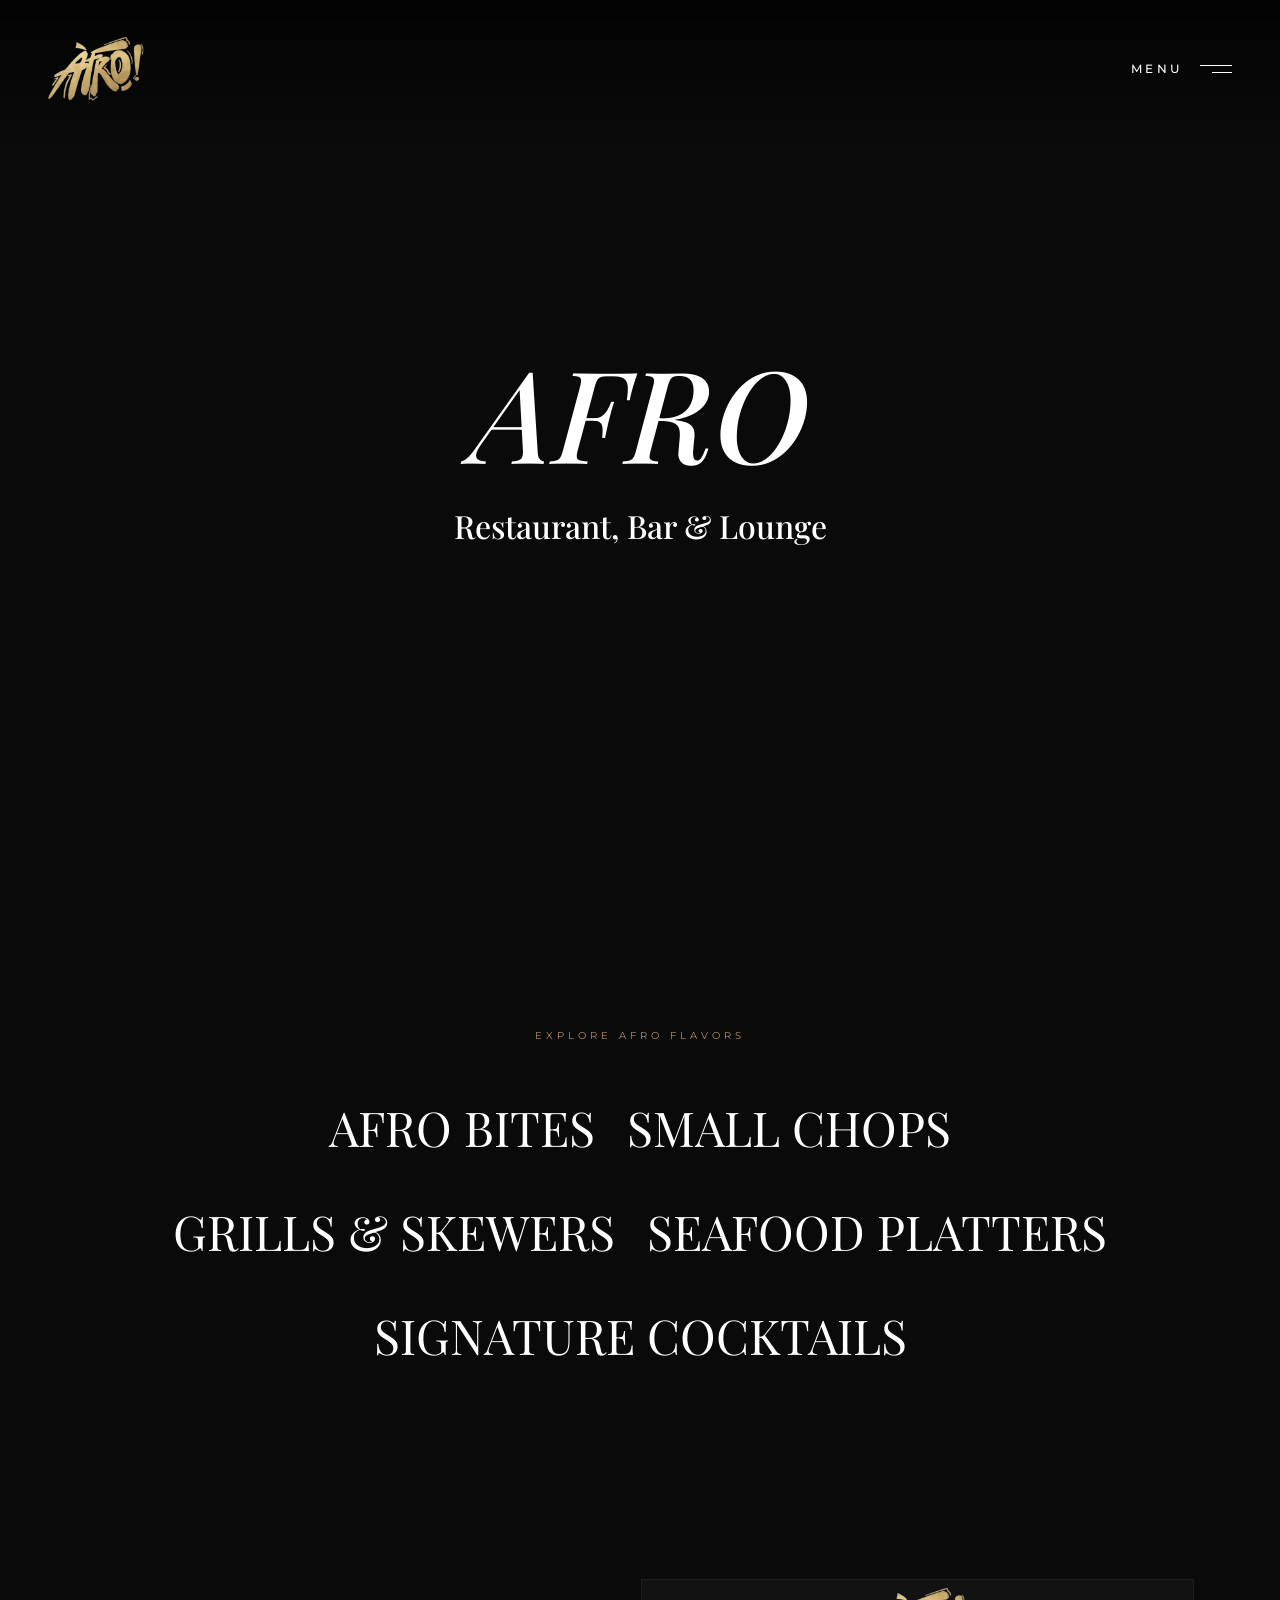
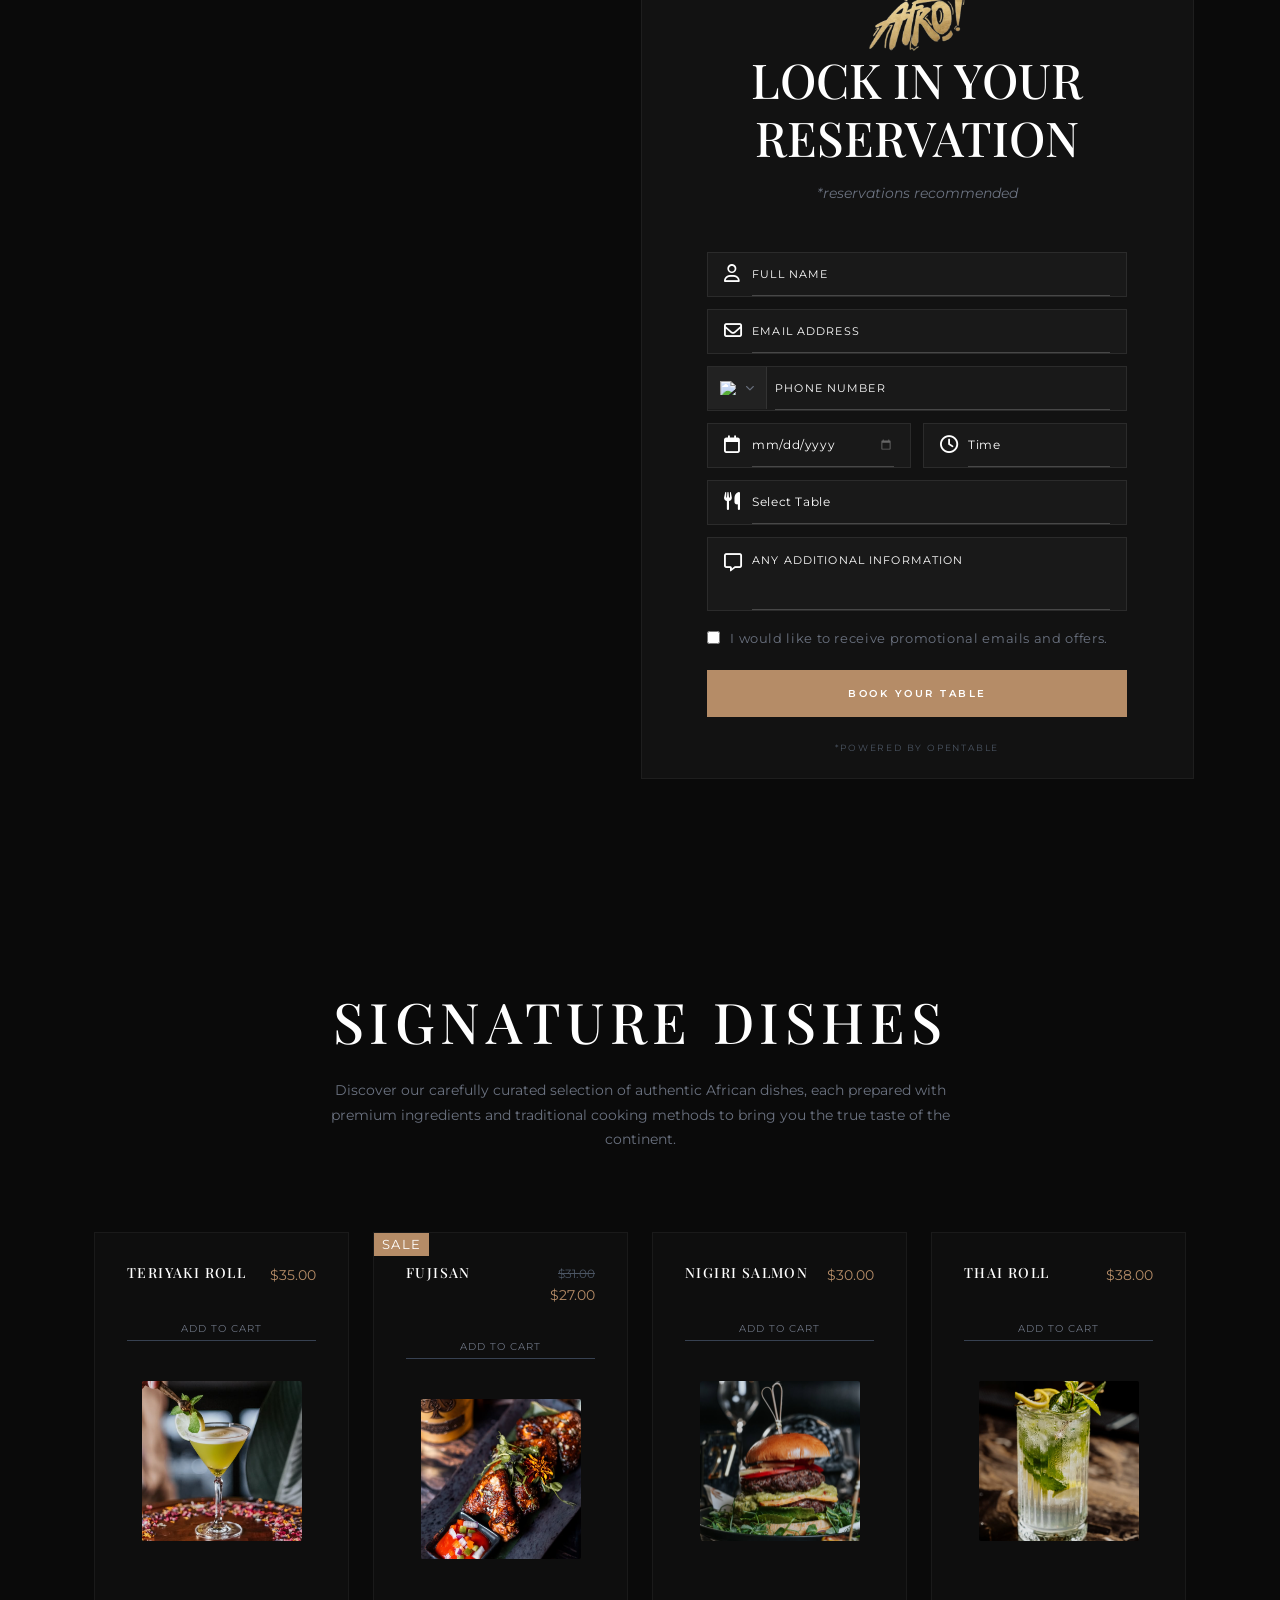
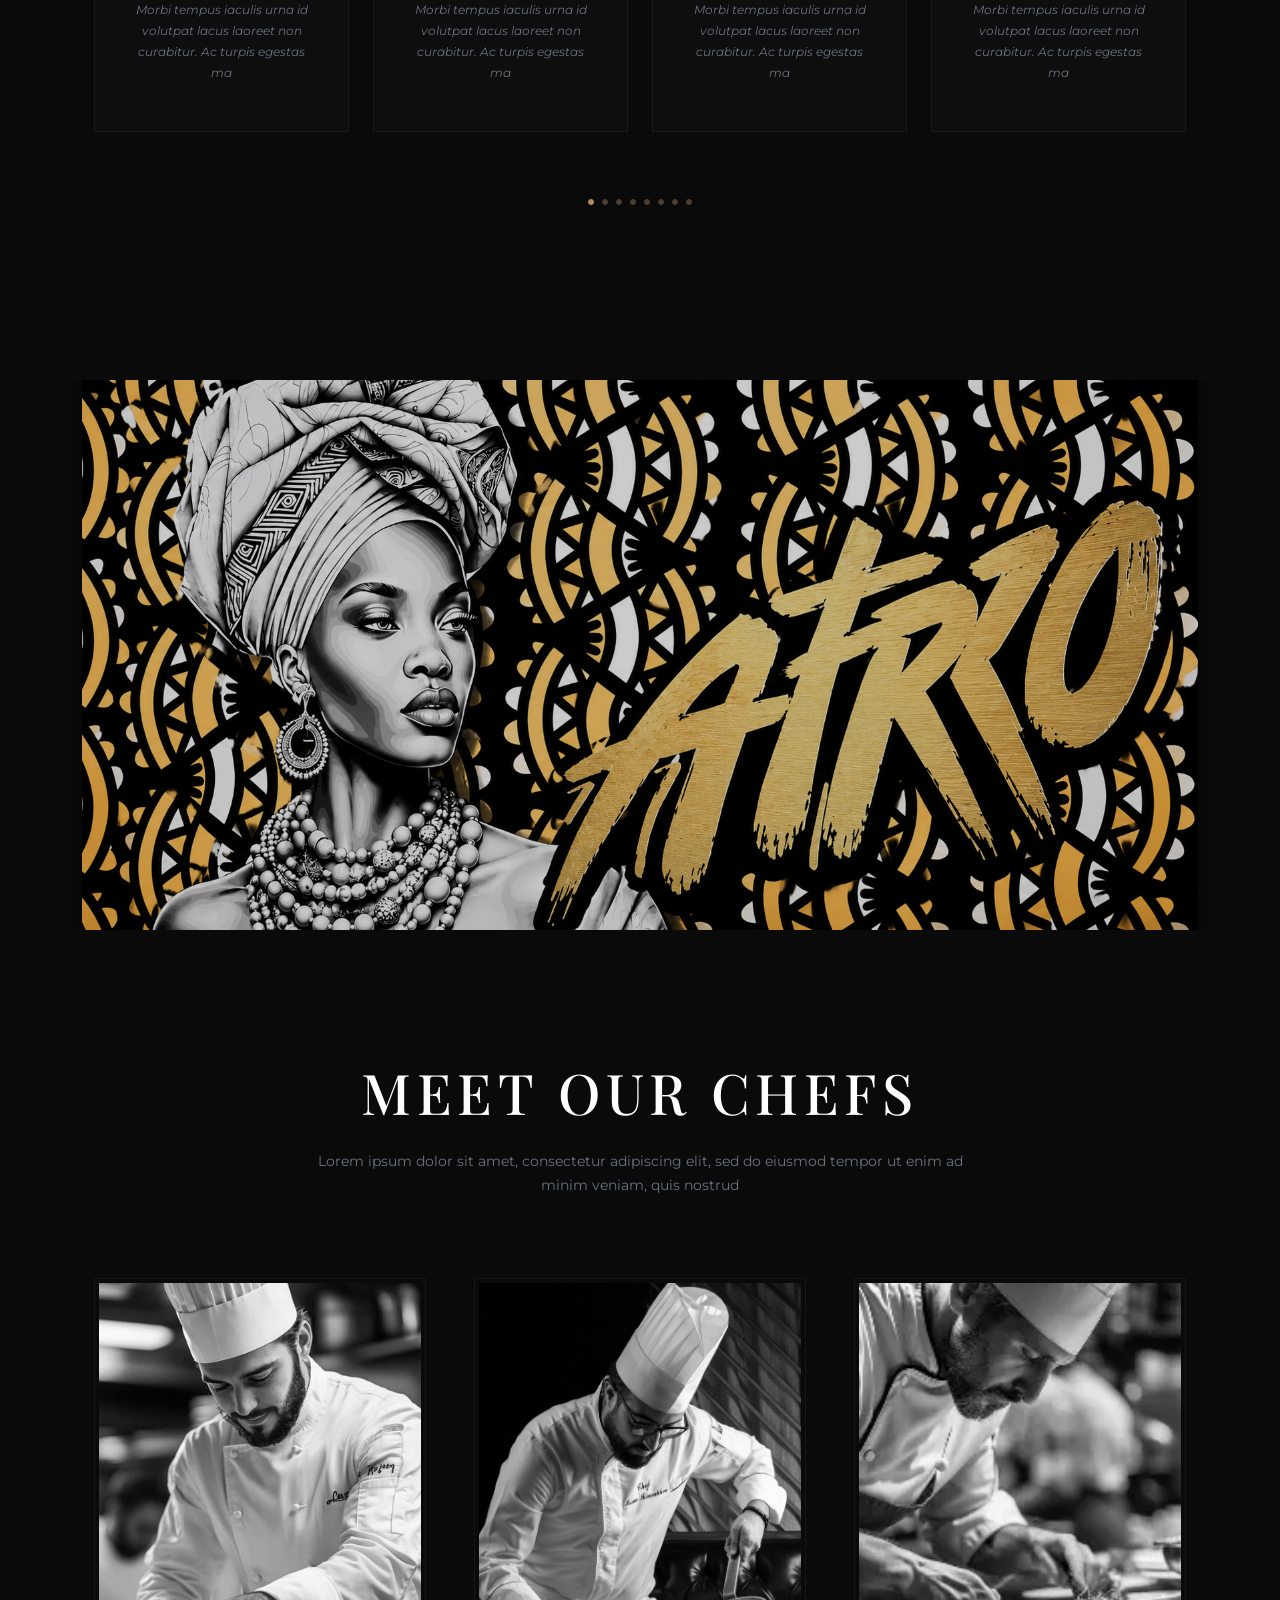
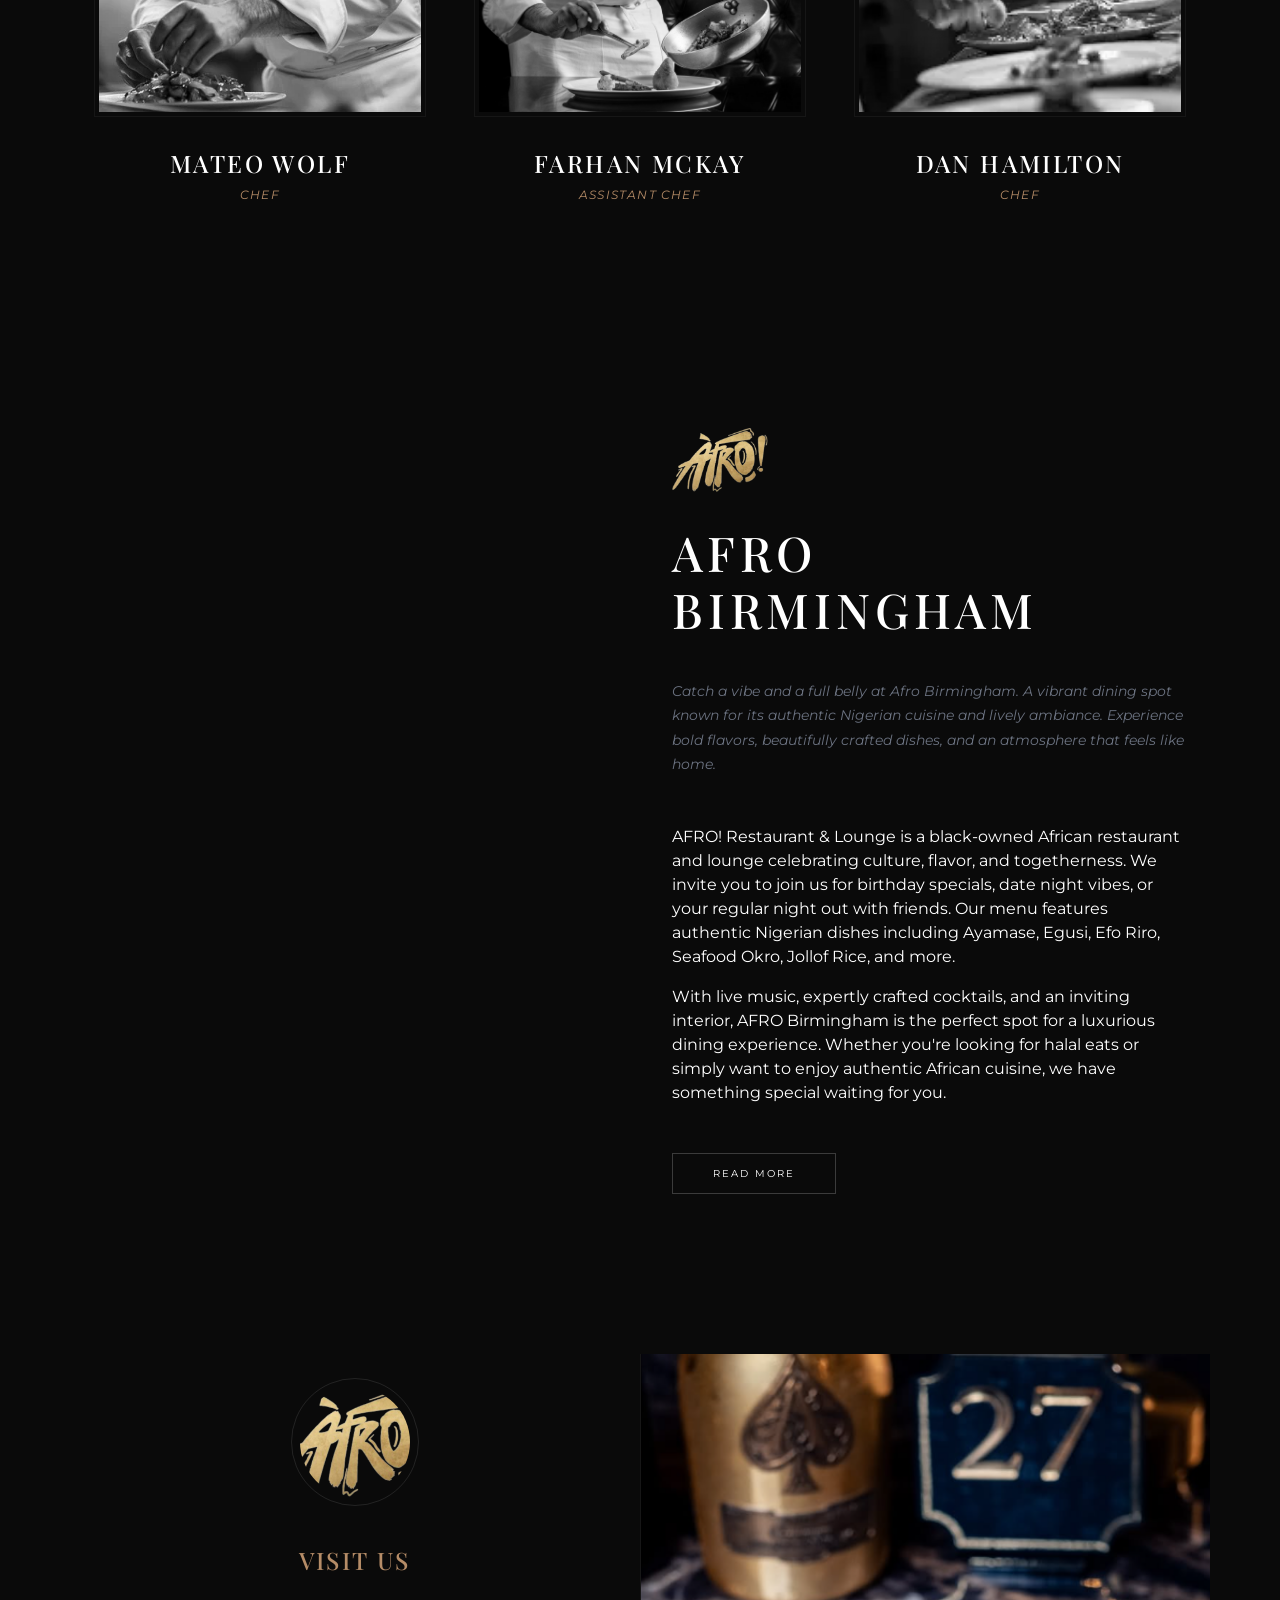
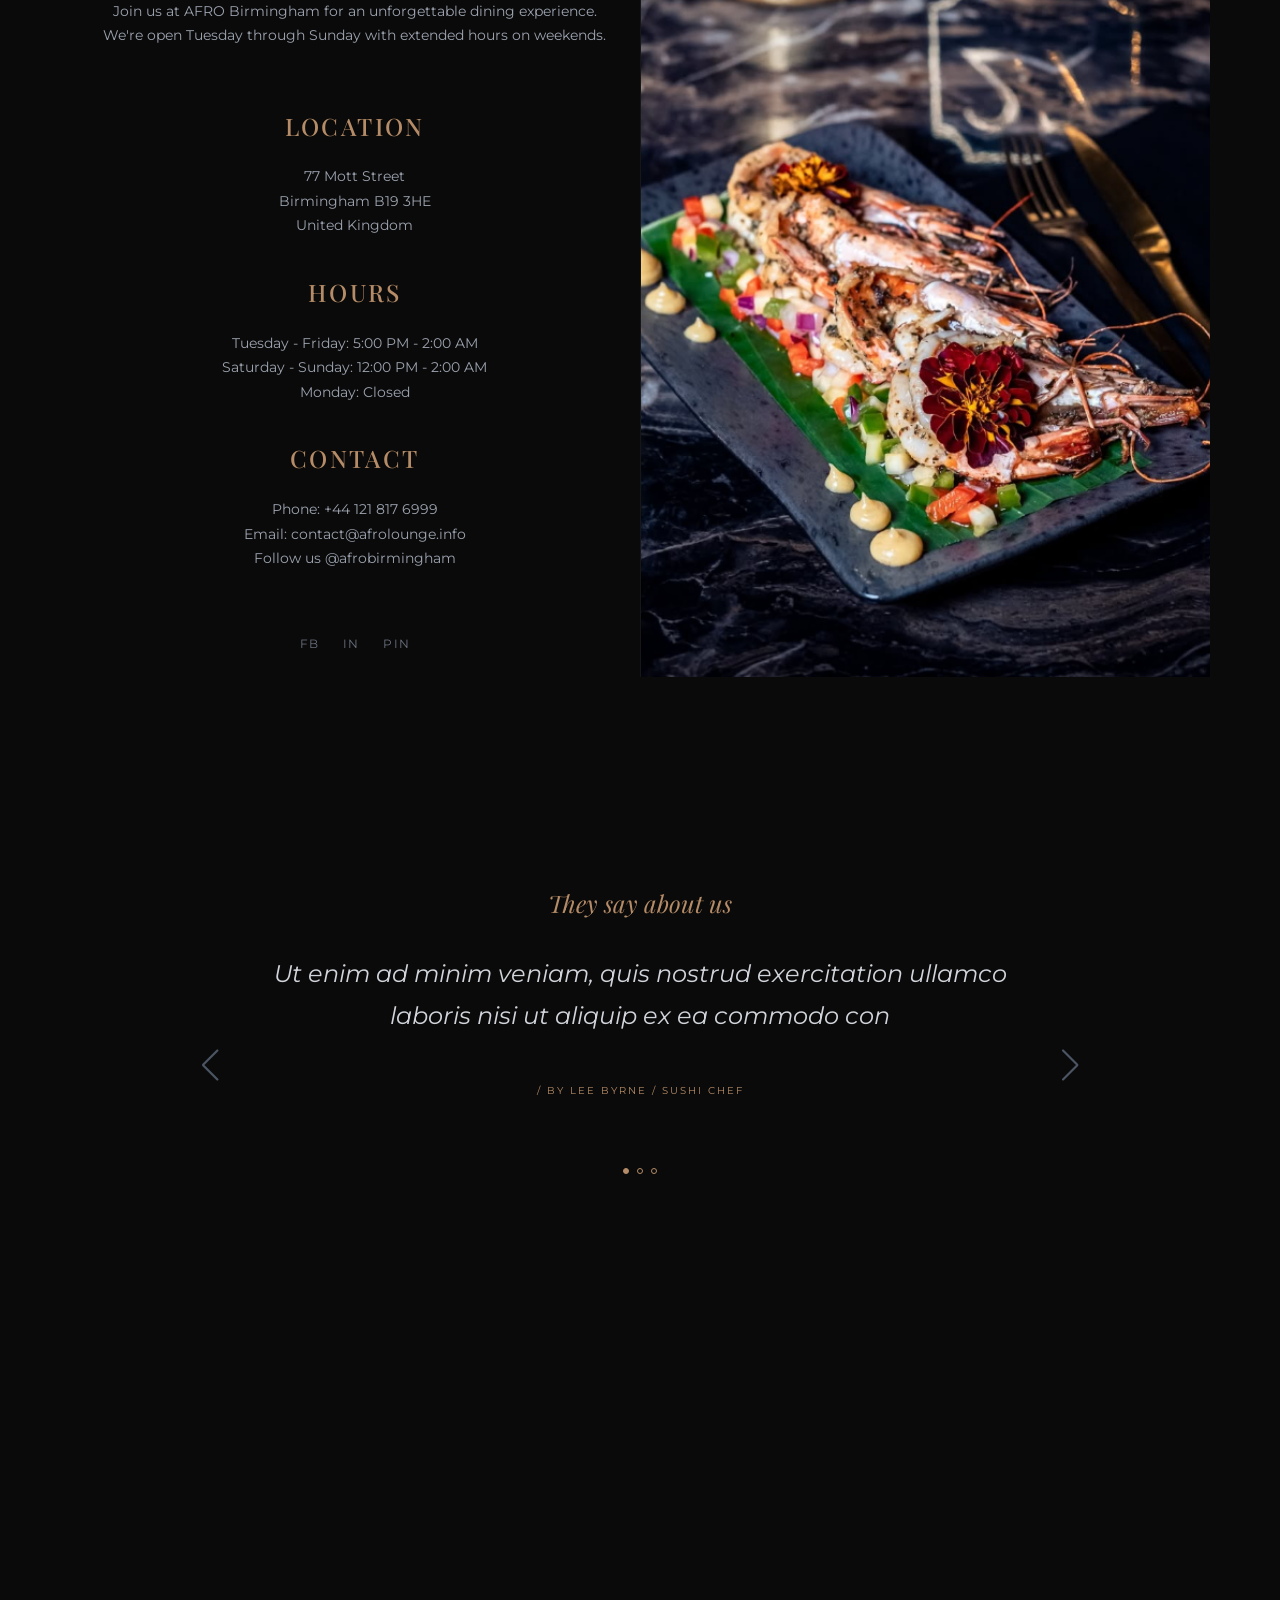
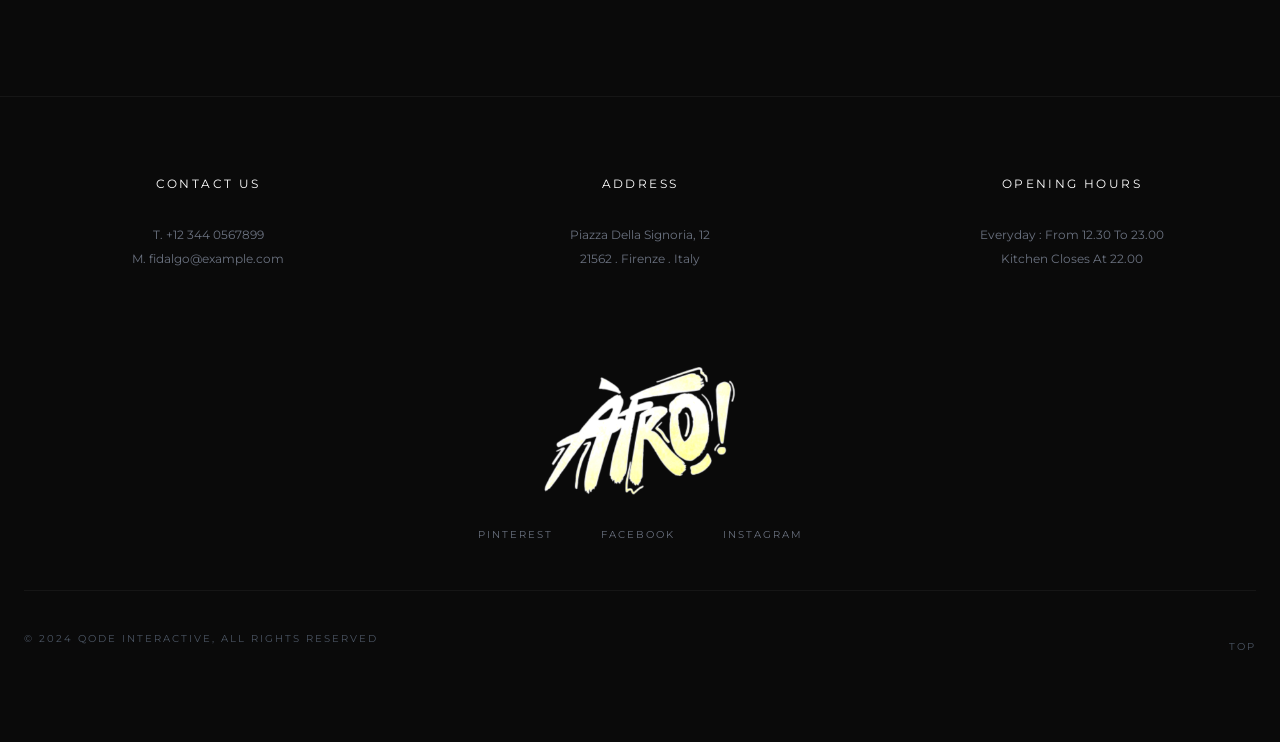
==== index.html @ cdef8ba1 "img updated" ====
<!DOCTYPE html>
<html lang="en">

<head>
    <meta charset="utf-8" />
    <meta content="width=device-width, initial-scale=1.0" name="viewport" />
    <title>AFRO! Restaurant & Lounge Birmingham</title>

    <!-- Bootstrap 5 CSS CDN -->
    <link href="https://cdn.jsdelivr.net/npm/bootstrap@5.3.2/dist/css/bootstrap.min.css" rel="stylesheet" />

    <!-- Swiper CSS CDN -->
    <link rel="stylesheet" href="https://cdn.jsdelivr.net/npm/swiper@11/swiper-bundle.min.css" />

    <!-- Google Fonts -->
    <link
        href="https://fonts.googleapis.com/css2?family=Playfair+Display:ital,wght@0,400..900;1,400..900&family=Montserrat:wght@300;400;500;600&display=swap"
        rel="stylesheet" />
    <link rel="stylesheet" href="https://cdnjs.cloudflare.com/ajax/libs/font-awesome/6.5.0/css/all.min.css" />
    <!-- Custom CSS -->
    <link rel="stylesheet" href="css/style.css" />
</head>

<body class="overflow-x-hidden">
    <!-- Navigation -->
    <nav class="navbar fixed-top">
        <div class="container-fluid px-5 py-4">
            <a class="navbar-brand" href="#">
                <img alt="Fidalgo Logo" class="logo-img" src="img/logo.png" />
            </a>
            <button class="btn menu-toggle" data-bs-toggle="offcanvas" data-bs-target="#offcanvasMenu">
                <span class="menu-text">Menu</span>
                <div class="hamburger">
                    <span></span>
                    <span></span>
                </div>
            </button>
        </div>
    </nav>

    <!-- Offcanvas Menu -->
    <div class="offcanvas offcanvas-end" tabindex="-1" id="offcanvasMenu">
        <div class="offcanvas-header">
            <button type="button" class="btn-close btn-close-white" data-bs-dismiss="offcanvas"></button>
        </div>
        <div class="offcanvas-body">
            <ul class="nav flex-column">
                <li class="nav-item"><a class="nav-link" href="#hero">Home</a></li>
                <li class="nav-item"><a class="nav-link" href="#explore">Explore</a></li>
                <li class="nav-item"><a class="nav-link" href="#reservation">Reservation</a></li>
                <li class="nav-item"><a class="nav-link" href="#menu">Menu</a></li>
                <li class="nav-item"><a class="nav-link" href="#chefs">Chefs</a></li>
                <li class="nav-item"><a class="nav-link" href="#visit">Visit Us</a></li>
            </ul>
        </div>
    </div>

    <!-- Hero Section -->
    <section id="hero" class="hero-section">
        <div class="hero-bg">
            <video class="hero-video" src="img/video-bg.mp4" autoplay loop muted playsinline></video>
            <div class="hero-overlay"></div>
        </div>
        <div class="hero-content">
            <h1 class="hero-title">Afro</h1><br />
            <h2>Restaurant, Bar & Lounge</h2>
        </div>
        <!-- / -->
        <!-- <div class="hero-pagination">
            <span class="dot"></span>
            <span class="dot active"></span>
            <span class="dot"></span>
        </div> -->
    </section>

    <!-- Explore Section -->
    <section id="explore" class="explore-section container">
        <span class="section-label">Explore Afro Flavors</span>
        <div class="explore-grid">
            <span class="explore-item">Afro Bites</span>
            <span class="explore-item">Small Chops</span>
            <span class="explore-item">Grills & Skewers</span>
            <span class="explore-item">Seafood Platters</span>
            <span class="explore-item">Signature Cocktails</span>
        </div>
    </section>

    <!-- Reservation Section -->
    <section id="reservation" class="reservation-section container">
        <div class="reservation-grid">
            <div class="reservation-img-wrap">
                <video class="hero-video" src="img/v1.mp4" autoplay loop muted playsinline></video>
            </div>

            <div class="reservation-form-wrap">
                <a class="navbar-brand" href="#">
                    <img alt="Fidalgo Logo" class="logo-img" src="img/logo.png" />
                </a>
                <h2 class="reservation-title">Lock In Your Reservation</h2>
                <p class="reservation-note">*reservations recommended</p>

                <form class="reservation-form" onsubmit="return false;">

                    <!-- Full Name -->
                    <div class="form-field">
                        <i class="fa-regular fa-user form-icon"></i>
                        <input type="text" class="form-control" placeholder="Full Name" />
                    </div>

                    <!-- Email Address -->
                    <div class="form-field">
                        <i class="fa-regular fa-envelope form-icon"></i>
                        <input type="email" class="form-control" placeholder="Email Address" />
                    </div>

                    <!-- Phone Number -->
                    <div class="form-field gap-2 phone-field">
                        <button type="button" class="phone-flag-btn">
                            <img src="https://flagcdn.com/w20/gb.png" alt="UK flag" width="20" height="14" />
                            <span class="phone-caret"><i class="fa-solid fa-chevron-down"></i></span>
                        </button>
                        <input type="tel" class="form-control phone-input" placeholder="Phone Number" />
                    </div>

                    <!-- Date & Time -->
                    <div class="form-row">
                        <div class="form-field">
                            <i class="fa-regular fa-calendar form-icon"></i>
                            <input type="date" class="form-control" />
                        </div>
                        <div class="form-field">
                            <i class="fa-regular fa-clock form-icon"></i>
                            <select class="form-control form-select">
                                <option value="" disabled selected>Time</option>
                                <option>11:00 am</option>
                                <option>12:00 pm</option>
                                <option>01:00 pm</option>
                                <option>06:00 pm</option>
                                <option>07:00 pm</option>
                                <option>08:00 pm</option>
                                <option>09:00 pm</option>
                            </select>
                        </div>
                    </div>

                    <!-- Select Table -->
                    <div class="form-field">
                        <i class="fa-solid fa-utensils form-icon"></i>
                        <select class="form-control form-select">
                            <option value="" disabled selected>Select Table</option>
                            <option>Window Seat — 2 People</option>
                            <option>Bar Counter — 1–2 People</option>
                            <option>Private Booth — 4 People</option>
                            <option>Tatami Room — 6 People</option>
                            <option>Omakase Bar — 8 People</option>
                        </select>
                    </div>

                    <!-- Additional Info -->
                    <div class="form-field form-field--textarea">
                        <i class="fa-regular fa-message form-icon form-icon--top"></i>
                        <textarea class="form-control form-textarea p-0" placeholder="Any Additional Information"
                            rows="3"></textarea>
                    </div>

                    <!-- Promotional checkbox -->
                    <label class="promo-checkbox">
                        <input type="checkbox" class="promo-check-input" />
                        <span class="promo-check-label">I would like to receive promotional emails and offers.</span>
                    </label>

                    <button type="submit" class="btn btn-reserve">Book Your Table</button>
                </form>

                <!-- Success Overlay -->
                <div class="reservation-success-overlay" id="reservationSuccess">
                    <div class="success-content">
                        <div class="success-checkmark">
                            <svg class="checkmark-svg" viewBox="0 0 52 52">
                                <circle class="checkmark-circle" cx="26" cy="26" r="25" fill="none" />
                                <path class="checkmark-check" fill="none" d="M14.1 27.2l7.1 7.2 16.7-16.8" />
                            </svg>
                        </div>
                        <h3 class="success-title">Reservation Confirmed!</h3>
                        <p class="success-message">We'll see you soon. A confirmation has been sent to your email.</p>
                        <button type="button" class="btn btn-reserve success-close-btn" id="successCloseBtn">Make
                            Another Reservation</button>
                    </div>
                </div>

                <p class="powered-by">*Powered by OpenTable</p>
            </div>

            <!-- <div class="reservation-img-wrap">
                <img alt="Woman Eating Sushi" class="reservation-img"
                    src="https://lh3.googleusercontent.com/aida/[base64]" />
            </div> -->
        </div>
    </section>

    <!-- Menu Section -->
    <section id="menu" class="menu-section container">
        <div class="section-header">
            <h2 class="section-title">Signature Dishes</h2>
            <p class="section-desc">Discover our carefully curated selection of authentic African dishes, each prepared
                with premium ingredients and traditional cooking methods to bring you the true taste of the continent.
            </p>
        </div>
        <div class="swiper menu-swiper">
            <div class="swiper-wrapper">
                <div class="swiper-slide">
                    <div class="menu-card">
                        <div class="menu-card-header">
                            <h5 class="menu-card-name">Teriyaki Roll</h5>
                            <span class="menu-card-price">$35.00</span>
                        </div>
                        <a class="menu-card-add" href="#">Add to Cart</a>
                        <img alt="Teriyaki Roll" class="menu-card-img" src="img/sushi-2.png" />
                        <p class="menu-card-desc">Morbi tempus iaculis urna id volutpat lacus laoreet non curabitur. Ac
                            turpis
                            egestas ma</p>
                    </div>
                </div>
                <div class="swiper-slide">
                    <div class="menu-card">
                        <div class="menu-card-header">
                            <div>
                                <h5 class="menu-card-name">Fujisan</h5>
                                <span class="badge-sale">Sale</span>
                            </div>
                            <div class="price-wrap">
                                <span class="price-old">$31.00</span>
                                <span class="menu-card-price">$27.00</span>
                            </div>
                        </div>
                        <a class="menu-card-add" href="#">Add to Cart</a>
                        <img alt="Fujisan Roll" class="menu-card-img" src="img/sushi3.jpg" />
                        <p class="menu-card-desc">Morbi tempus iaculis urna id volutpat lacus laoreet non curabitur. Ac
                            turpis
                            egestas ma</p>
                    </div>
                </div>
                <div class="swiper-slide">
                    <div class="menu-card">
                        <div class="menu-card-header">
                            <h5 class="menu-card-name">Nigiri Salmon</h5>
                            <span class="menu-card-price">$30.00</span>
                        </div>
                        <a class="menu-card-add" href="#">Add to Cart</a>
                        <img alt="Nigiri Salmon" class="menu-card-img" src="img/sushi-1.png" />
                        <p class="menu-card-desc">Morbi tempus iaculis urna id volutpat lacus laoreet non curabitur. Ac
                            turpis
                            egestas ma</p>
                    </div>
                </div>
                <div class="swiper-slide">
                    <div class="menu-card">
                        <div class="menu-card-header">
                            <h5 class="menu-card-name">Thai Roll</h5>
                            <span class="menu-card-price">$38.00</span>
                        </div>
                        <a class="menu-card-add" href="#">Add to Cart</a>
                        <img alt="Thai Roll" class="menu-card-img" src="img/sushi-4.png" />
                        <p class="menu-card-desc">Morbi tempus iaculis urna id volutpat lacus laoreet non curabitur. Ac
                            turpis
                            egestas ma</p>
                    </div>
                </div>
                <!-- Cloned slides for infinite loop -->
                <div class="swiper-slide">
                    <div class="menu-card">
                        <div class="menu-card-header">
                            <h5 class="menu-card-name">Teriyaki Roll</h5>
                            <span class="menu-card-price">$35.00</span>
                        </div>
                        <a class="menu-card-add" href="#">Add to Cart</a>
                        <img alt="Teriyaki Roll" class="menu-card-img" src="img/sushi-2.png" />
                        <p class="menu-card-desc">Morbi tempus iaculis urna id volutpat lacus laoreet non curabitur. Ac
                            turpis
                            egestas ma</p>
                    </div>
                </div>
                <div class="swiper-slide">
                    <div class="menu-card">
                        <div class="menu-card-header">
                            <div>
                                <h5 class="menu-card-name">Fujisan</h5>
                                <span class="badge-sale">Sale</span>
                            </div>
                            <div class="price-wrap">
                                <span class="price-old">$31.00</span>
                                <span class="menu-card-price">$27.00</span>
                            </div>
                        </div>
                        <a class="menu-card-add" href="#">Add to Cart</a>
                        <img alt="Fujisan Roll" class="menu-card-img" src="img/sushi3.jpg" />
                        <p class="menu-card-desc">Morbi tempus iaculis urna id volutpat lacus laoreet non curabitur. Ac
                            turpis
                            egestas ma</p>
                    </div>
                </div>
                <div class="swiper-slide">
                    <div class="menu-card">
                        <div class="menu-card-header">
                            <h5 class="menu-card-name">Nigiri Salmon</h5>
                            <span class="menu-card-price">$30.00</span>
                        </div>
                        <a class="menu-card-add" href="#">Add to Cart</a>
                        <img alt="Nigiri Salmon" class="menu-card-img" src="img/sushi-1.png" />
                        <p class="menu-card-desc">Morbi tempus iaculis urna id volutpat lacus laoreet non curabitur. Ac
                            turpis
                            egestas ma</p>
                    </div>
                </div>
                <div class="swiper-slide">
                    <div class="menu-card">
                        <div class="menu-card-header">
                            <h5 class="menu-card-name">Thai Roll</h5>
                            <span class="menu-card-price">$38.00</span>
                        </div>
                        <a class="menu-card-add" href="#">Add to Cart</a>
                        <img alt="Thai Roll" class="menu-card-img" src="img/sushi-4.png" />
                        <p class="menu-card-desc">Morbi tempus iaculis urna id volutpat lacus laoreet non curabitur. Ac
                            turpis
                            egestas ma</p>
                    </div>
                </div>
            </div>
            <div class="swiper-pagination"></div>
        </div>
    </section>

    <!-- Parallax Section -->
    <section class="parallax-section container">
        <img alt="Detailed Sushi" class="parallax-img" src="img/img2.png" />
        <div class="parallax-overlay">

        </div>
    </section>

    <!-- Chefs Section -->
    <section id="chefs" class="chefs-section container">
        <div class="section-header">
            <h2 class="section-title">Meet Our Chefs</h2>
            <p class="section-desc">Lorem ipsum dolor sit amet, consectetur adipiscing elit, sed do eiusmod tempor ut
                enim ad minim veniam, quis nostrud</p>
        </div>
        <div class="chefs-grid">
            <div class="chef-card">
                <div class="chef-img-wrap">
                    <img alt="Mateo Wolf" class="chef-img" src="img/c1.jpg" />
                </div>
                <h4 class="chef-name">Mateo Wolf</h4>
                <p class="chef-role">Chef</p>
            </div>
            <div class="chef-card">
                <div class="chef-img-wrap">
                    <img alt="Farhan McKay" class="chef-img" src="img/c2.jpg" />
                </div>
                <h4 class="chef-name">Farhan Mckay</h4>
                <p class="chef-role">Assistant Chef</p>
            </div>
            <div class="chef-card">
                <div class="chef-img-wrap">
                    <img alt="Dan Hamilton" class="chef-img" src="img/c3.jpg" />
                </div>
                <h4 class="chef-name">Dan Hamilton</h4>
                <p class="chef-role">Chef</p>
            </div>
        </div>
    </section>

    <!-- Lead Chef Section -->
    <section class="lead-chef-section container">
        <div class="lead-chef-grid">
            <div class="lead-chef-img-wrap">
                <video class="hero-video" src="img/v2.mp4" autoplay loop muted playsinline></video>
            </div>
            <div class="lead-chef-content">
                <a class="navbar-brand" href="#">
                    <img alt="Fidalgo Logo" class="logo-img" src="img/logo.png" />
                </a>
                <h2 class="lead-chef-title">AFRO Birmingham</h2>
                <p class="lead-chef-desc">Catch a vibe and a full belly at Afro Birmingham. A vibrant dining spot known
                    for
                    its authentic Nigerian cuisine and lively ambiance. Experience bold flavors, beautifully crafted
                    dishes,
                    and an atmosphere that feels like home.</p>
                <div class="about-content">
                    <p>AFRO! Restaurant & Lounge is a black-owned African restaurant and lounge celebrating culture,
                        flavor, and
                        togetherness. We invite you to join us for birthday specials, date night vibes, or your regular
                        night
                        out with friends. Our menu features authentic Nigerian dishes including Ayamase, Egusi, Efo
                        Riro,
                        Seafood Okro, Jollof Rice, and more.</p>
                    <p>With live music, expertly crafted cocktails, and an inviting interior, AFRO Birmingham is the
                        perfect
                        spot for a luxurious dining experience. Whether you're looking for halal eats or simply want to
                        enjoy
                        authentic African cuisine, we have something special waiting for you.</p>
                </div>
                <a class="btn btn-outline" href="#">Read More</a>
            </div>
        </div>
    </section>

    <!-- Visit Us Section -->
    <section id="visit" class="visit-section container">
        <div class="visit-grid">
            <div class="visit-info">
                <div class="visit-img-wrap">
                    <img alt="Restaurant Internal" class="visit-img" src="img/logo.png" />
                </div>
                <h4 class="visit-title">Visit Us</h4>
                <p class="visit-text">
                    Join us at AFRO Birmingham for an unforgettable dining experience. We're open Tuesday through Sunday
                    with extended hours on weekends.<br />

                </p>

                <div class="visit-info">
                    <div class="info-card">
                        <h5 class="visit-title">Location</h5>
                        <p class="visit-text">77 Mott Street<br />Birmingham B19 3HE<br />United Kingdom</p>
                    </div>
                    <div class="info-card">
                        <h5 class="visit-title">Hours</h5>
                        <p class="visit-text">Tuesday - Friday: 5:00 PM - 2:00 AM<br />Saturday - Sunday: 12:00 PM -
                            2:00 AM<br />Monday:
                            Closed
                        </p>
                    </div>
                    <div class="info-card">
                        <h5 class="visit-title">Contact</h5>
                        <p class="visit-text">Phone: +44 121 817 6999<br />Email: contact@afrolounge.info<br />Follow us
                            @afrobirmingham
                        </p>
                    </div>
                </div>
                <div class="social-links">
                    <a href="#">FB</a>
                    <a href="#">IN</a>
                    <a href="#">PIN</a>
                </div>
            </div>
            <div class="visit-map">
                <img alt="Restaurant Atmosphere" class="visit-map-img" src="img/img1.png" />
            </div>
        </div>
    </section>

    <!-- Testimonials Section -->
    <section class="testimonials-section ">
        <div class="testimonials-wrap">
            <span class="testimonials-label">They say about us</span>
            <div class="swiper testimonial-swiper">
                <div class="swiper-wrapper">
                    <div class="swiper-slide">
                        <p class="testimonial-text">Ut enim ad minim veniam, quis nostrud exercitation ullamco laboris
                            nisi ut aliquip ex ea commodo con</p>
                        <span class="testimonial-author">/ by Lee Byrne / Sushi Chef</span>
                    </div>
                    <div class="swiper-slide">
                        <p class="testimonial-text">Duis aute irure dolor in reprehenderit in voluptate velit esse
                            cillum dolore eu fugiat nulla pariatur</p>
                        <span class="testimonial-author">/ by Sarah Chen / Food Critic</span>
                    </div>
                    <div class="swiper-slide">
                        <p class="testimonial-text">Excepteur sint occaecat cupidatat non proident, sunt in culpa qui
                            officia deserunt mollit anim id est laborum</p>
                        <span class="testimonial-author">/ by Marco Rossi / Chef</span>
                    </div>
                </div>
                <div class="swiper-button-next"></div>
                <div class="swiper-button-prev"></div>
                <div class="swiper-pagination"></div>
            </div>
        </div>
    </section>

    <section class="instagram-section">
        <div class="swiper instagram-swiper">
            <div class="swiper-wrapper">
                <div class="swiper-slide instagram-item">
                    <video src="img/v1.mp4" muted loop playsinline autoplay></video>
                </div>
                <div class="swiper-slide instagram-item">
                    <video src="img/v2.mp4" muted loop playsinline autoplay></video>
                </div>
                <div class="swiper-slide instagram-item">
                    <video src="img/v3.mp4" muted loop playsinline autoplay></video>
                </div>
                <div class="swiper-slide instagram-item">
                    <video src="img/v4.mp4" muted loop playsinline autoplay></video>
                </div>
                <div class="swiper-slide instagram-item">
                    <video src="img/v5.mp4" muted loop playsinline autoplay></video>
                </div>
                <div class="swiper-slide instagram-item">
                    <video src="img/v6.mp4" muted loop playsinline autoplay></video>
                </div>
                <div class="swiper-slide instagram-item">
                    <video src="img/v7.mp4" muted loop playsinline autoplay></video>
                </div>
            </div>
        </div>
    </section>

    <!-- Footer -->
    <footer class="footer-section">
        <div class="footer-grid">
            <div class="footer-col">
                <h5>Contact Us</h5>
                <p>T. +12 344 0567899<br />M. fidalgo@example.com</p>
            </div>
            <div class="footer-col">
                <h5>Address</h5>
                <p>Piazza Della Signoria, 12<br />21562 . Firenze . Italy</p>
            </div>
            <div class="footer-col">
                <h5>Opening Hours</h5>
                <p>Everyday : From 12.30 To 23.00<br />Kitchen Closes At 22.00</p>
            </div>
        </div>
        <div class="footer-brand">
            <img alt="Fidalgo Logo Footer" class="footer-logo" src="img/logo.png" />
            <div class="footer-social">
                <a href="#">Pinterest</a>
                <a href="#">Facebook</a>
                <a href="#">Instagram</a>
            </div>
        </div>
        <div class="footer-bottom">
            <p>&copy; 2024 Qode Interactive, All Rights Reserved</p>
            <button id="scrollTop">Top</button>
        </div>
    </footer>

    <!-- Bootstrap JS CDN -->
    <script src="https://cdn.jsdelivr.net/npm/bootstrap@5.3.2/dist/js/bootstrap.bundle.min.js"></script>

    <!-- Swiper JS CDN -->
    <script src="https://cdn.jsdelivr.net/npm/swiper@11/swiper-bundle.min.js"></script>

    <!-- Custom JS -->
    <script src="js/main.js"></script>
</body>

</html>
---- css/style.css ----
/* ============================================
   MOON SUSHI - CUSTOM STYLES
   ============================================ */

:root {
    --brand: #b58c67;
    --dark-bg: #0a0a0a;
    --surface: #121212;
    --white: #ffffff;
    --gray-300: #d1d5db;
    --gray-400: #9ca3af;
    --gray-500: #6b7280;
    --gray-600: #4b5563;
    --gray-700: #374151;
}

* {
    margin: 0;
    padding: 0;
    box-sizing: border-box;
}

body {
    background-color: var(--dark-bg);
    color: var(--white);
    font-family: 'Montserrat', sans-serif;
    overflow-x: hidden;
}

h1,
h2,
h3,
h4,
h5,
h6,
.font-serif {
    font-family: 'Playfair Display', serif;
}

a {
    text-decoration: none;
    color: inherit;
}

/* ============================================
   NAVIGATION
   ============================================ */

.navbar {
    background: linear-gradient(to bottom, rgba(0, 0, 0, 0.7), transparent);
    z-index: 50;
}

.logo-img {
    width: 6rem;
    height: auto;
}

.menu-toggle {
    display: flex;
    align-items: center;
    gap: 1rem;
    background: none;
    border: none;
    color: var(--white);
    padding: 0;
}

.menu-text {
    font-size: 0.75rem;
    text-transform: uppercase;
    letter-spacing: 0.3em;
    font-weight: 500;
}

.hamburger {
    display: flex;
    flex-direction: column;
    gap: 6px;
}

.hamburger span {
    display: block;
    height: 1px;
    background: var(--white);
    transition: all 0.3s ease;
}

.hamburger span:first-child {
    width: 2rem;
}

.hamburger span:last-child {
    width: 1.25rem;
    margin-left: auto;
}

.menu-toggle:hover .hamburger span {
    background: var(--brand);
}

.offcanvas {
    background: var(--surface);
    width: 300px;
}

.offcanvas .nav-link {
    color: var(--white);
    font-size: 1.25rem;
    font-family: 'Playfair Display', serif;
    text-transform: uppercase;
    letter-spacing: 0.1em;
    padding: 1rem 0;
    border-bottom: 1px solid rgba(255, 255, 255, 0.05);
    transition: color 0.3s ease;
}

.offcanvas .nav-link:hover {
    color: var(--brand);
}

/* ============================================
   HERO SECTION
   ============================================ */

.hero-section {
    position: relative;
    height: 100vh;
    display: flex;
    flex-direction: column;
    align-items: center;
    justify-content: center;
    overflow: hidden;
}

.hero-bg {
    position: absolute;
    inset: 0;
    z-index: 0;
}

.hero-img,
.hero-video {
    width: 100%;
    height: 100%;
    object-fit: cover;
    opacity: 0.6;
}

.hero-overlay {
    position: absolute;
    inset: 0;
    background: linear-gradient(to right, #00000000, transparent, #00000000);
}

.hero-content {
    position: relative;
    z-index: 10;
    text-align: center;
    max-width: 56rem;
    padding: 0 1rem;
}

.hero-title {
    font-size: clamp(4rem, 10vw, 9rem);
    font-style: italic;
    color: var(--white);
    line-height: 1;
    text-transform: uppercase;
}

.hero-card {
    position: absolute;
    right: 2.5rem;
    top: 50%;
    transform: translateY(-50%);
    z-index: 20;
    width: 18rem;
    padding: 2rem;
    border: 1px solid rgba(255, 255, 255, 0.1);
    background: rgba(0, 0, 0, 0.4);
    backdrop-filter: blur(12px);
    text-align: center;
}

.hero-card-img {
    width: 6rem;
    margin: 0 auto 1.5rem;
}

.hero-card-title {
    color: var(--brand);
    text-transform: uppercase;
    letter-spacing: 0.2em;
    font-size: 0.75rem;
    margin-bottom: 0.75rem;
}

.hero-card-desc {
    color: var(--gray-400);
    font-size: 0.875rem;
    font-style: italic;
    margin-bottom: 1.5rem;
}

.hero-card-link {
    display: inline-block;
    border-bottom: 1px solid var(--brand);
    padding-bottom: 0.25rem;
    font-size: 0.625rem;
    text-transform: uppercase;
    letter-spacing: 0.2em;
    color: var(--white);
    transition: color 0.3s ease;
}

.hero-card-link:hover {
    color: var(--brand);
}

.hero-pagination {
    position: absolute;
    bottom: 2.5rem;
    left: 50%;
    transform: translateX(-50%);
    display: flex;
    align-items: center;
    gap: 1.5rem;
    z-index: 20;
}

.dot {
    width: 0.5rem;
    height: 0.5rem;
    border-radius: 50%;
    border: 1px solid var(--white);
}

.dot.active {
    background: var(--brand);
    border-color: var(--brand);
}

@media (max-width: 768px) {
    .hero-card {
        display: none;
    }
}

/* ============================================
   EXPLORE SECTION
   ============================================ */

.explore-section {
    padding: 8rem 1.5rem;
    background: var(--dark-bg);
    text-align: center;
}

.section-label {
    color: var(--brand);
    font-size: 0.625rem;
    text-transform: uppercase;
    letter-spacing: 0.4em;
    margin-bottom: 3rem;
    display: block;
}

.explore-grid {
    max-width: 72rem;
    margin: 0 auto;
    display: flex;
    flex-wrap: wrap;
    justify-content: center;
    align-items: center;
    gap: 2rem 2rem;
}

.explore-item {
    font-size: clamp(1.5rem, 4vw, 3rem);
    font-family: 'Playfair Display', serif;
    color: var(--white);
    text-transform: uppercase;
    cursor: pointer;
    transition: color 0.3s ease;
}

.explore-item:hover {
    color: var(--brand);
}

.explore-icon {
    width: 4rem;
    height: 4rem;
    object-fit: contain;
}

.explore-row {
    display: flex;
    align-items: center;
    gap: 1.5rem;
    width: 100%;
    justify-content: center;
}

@media (min-width: 768px) {
    .explore-row {
        width: auto;
    }
}

/* ============================================
   RESERVATION SECTION
   ============================================ */

.reservation-section {
    padding: 5rem 1rem;
    background: var(--dark-bg);
}

.reservation-grid {
    display: grid;
    grid-template-columns: 1fr;
    gap: 1px;
    max-width: 100%;
    height: auto;
}

@media (min-width: 992px) {
    .reservation-grid {
        grid-template-columns: 1fr 1fr;
        height: 800px;
    }
}

.reservation-img-wrap {
    position: relative;
    overflow: hidden;
    height: 100%;
    min-height: 300px;
}

.reservation-img {
    width: 100%;
    height: 100%;
    object-fit: cover;
    transition: transform 0.7s ease;
}

.reservation-img-wrap:hover .reservation-img {
    transform: scale(1.05);
}

.reservation-form-wrap {
    background: var(--surface);
    display: flex;
    flex-direction: column;
    align-items: center;
    justify-content: center;
    padding: 2.5rem;
    text-align: center;
    border: 1px solid rgba(255, 255, 255, 0.05);
    height: 100%;
}

.japanese-text {
    color: var(--brand);
    font-size: 2.25rem;
    margin-bottom: 1.5rem;
    display: block;
}

.reservation-title {
    font-size: clamp(2rem, 4vw, 3rem);
    text-transform: uppercase;
    color: var(--white);
    margin-bottom: 1rem;
}

.reservation-note {
    color: var(--gray-500);
    font-style: italic;
    font-size: 0.875rem;
    margin-bottom: 3rem;
}

.reservation-form {
    width: 100%;
    max-width: 400px;
    display: flex;
    flex-direction: column;
    gap: 1.5rem;
}

.reservation-form .form-select,
.reservation-form .form-control {
    background: transparent;
    border: none;
    border-bottom: 1px solid rgba(255, 255, 255, 0.2);
    border-radius: 0;
    color: var(--white);
    font-size: 0.75rem;
    padding: 0.75rem 0;
}

.reservation-form .form-select:focus,
.reservation-form .form-control:focus {
    box-shadow: none;
    border-color: var(--brand);
    background: transparent;
    color: var(--white);
}

.reservation-form .form-select option {
    background: var(--surface);
    color: var(--white);
}

.btn-reserve {
    width: 100%;
    padding: 1rem 2rem;
    border: 1px solid rgba(255, 255, 255, 0.2);
    background: transparent;
    color: var(--white);
    font-size: 0.625rem;
    text-transform: uppercase;
    letter-spacing: 0.2em;
    margin-top: 2rem;
    transition: all 0.3s ease;
    border-radius: 0;
}

.btn-reserve:hover {
    background: var(--brand);
    border-color: var(--brand);
    color: var(--white);
}

.powered-by {
    font-size: 0.5625rem;
    color: var(--gray-600);
    margin-top: 1.5rem;
    letter-spacing: 0.2em;
    text-transform: uppercase;
}

.reservation-form {
    width: 100%;
    max-width: 420px;
    display: flex;
    flex-direction: column;
    gap: 0;
}

.form-field {
    display: flex;
    align-items: center;
    gap: 12px;
    border: 1px solid rgba(255, 255, 255, 0.08);
    padding: 0 16px;
    background: rgba(255, 255, 255, 0.03);
    margin-bottom: 12px;
    transition: border-color 0.3s ease;
}

.form-field:focus-within {
    border-color: var(--brand);
}

.form-field--textarea {
    align-items: flex-start;
    padding-top: 14px;
}

.form-icon {
    font-size: 15px;
    /* color: rgba(255, 255, 255, 0.25); */
    flex-shrink: 0;
    line-height: 1;
}

.reservation-form .form-control::placeholder {
    color: #ffffff;
}

.form-icon--top {
    margin-top: 2px;
}

.form-control {
    flex: 1;
    border: none;
    outline: none;
    padding: 14px 0;
    font-size: 0.75rem;
    letter-spacing: 0.05em;
    color: var(--white);
    background: transparent;
    font-family: 'Montserrat', sans-serif;
    width: 100%;
}

.form-control::placeholder {
    color: var(--gray-500);
    text-transform: uppercase;
    letter-spacing: 0.1em;
    font-size: 0.7rem;
}

/* Override browser autofill background */
.form-control:-webkit-autofill,
.form-control:-webkit-autofill:hover,
.form-control:-webkit-autofill:focus,
.form-control:-webkit-autofill:active {
    -webkit-box-shadow: 0 0 0 1000px rgba(255, 255, 255, 0.03) inset !important;
    box-shadow: 0 0 0 1000px rgba(255, 255, 255, 0.03) inset !important;
    -webkit-text-fill-color: var(--white) !important;
    caret-color: var(--white);
    transition: background-color 5000s ease-in-out 0s;
}

/* Date input — hide the native calendar icon on webkit */
.form-control[type="date"]::-webkit-calendar-picker-indicator {
    filter: invert(0.4);
    cursor: pointer;
}

.form-icon {
    font-size: 18px;
    color: rgb(255, 255, 255);
    flex-shrink: 0;
    width: 16px;
    text-align: center;
}

.form-select {
    appearance: none;
    -webkit-appearance: none;
    cursor: pointer;
    background-image: url("data:image/svg+xml,%3Csvg xmlns='http://www.w3.org/2000/svg' width='10' height='6' viewBox='0 0 10 6'%3E%3Cpath d='M1 1l4 4 4-4' stroke='%236b7280' stroke-width='1.5' fill='none' stroke-linecap='round' stroke-linejoin='round'/%3E%3C/svg%3E");
    background-repeat: no-repeat;
    background-position: right 2px center;
    padding-right: 18px;
}

.form-select option {
    background: var(--surface);
    color: var(--white);
}

.form-textarea {
    resize: none;
    min-height: 72px;
    padding: 14px 0;
    line-height: 1.6;
}

/* Phone field */
.phone-field {
    padding-left: 0;
    gap: 0;
}

.phone-flag-btn {
    display: flex;
    align-items: center;
    gap: 5px;
    padding: 14px 12px;
    border: none;
    border-right: 1px solid rgba(255, 255, 255, 0.08);
    background: rgba(255, 255, 255, 0.04);
    cursor: pointer;
    flex-shrink: 0;
    transition: background 0.2s ease;
}

.phone-flag-btn:hover {
    background: rgba(255, 255, 255, 0.08);
}

.phone-caret {
    font-size: 9px;
    color: var(--gray-500);
}

.phone-input {
    padding-left: 12px;
}

/* Date / Time two-column row */
.form-row {
    display: grid;
    grid-template-columns: 1fr 1fr;
    gap: 12px;
}

.form-row .form-field {
    margin-bottom: 12px;
}

/* Promotional checkbox */
.promo-checkbox {
    display: flex;
    align-items: flex-start;
    gap: 10px;
    margin: 6px 0 20px;
    cursor: pointer;
    text-align: left;
}

.promo-check-input {
    margin-top: 2px;
    flex-shrink: 0;
    accent-color: var(--brand);
    width: 13px;
    height: 13px;
    cursor: pointer;
}

.promo-check-label {
    font-size: 0.8rem;
    color: var(--gray-500);
    line-height: 1.6;
    letter-spacing: 0.05em;
    font-family: 'Montserrat', sans-serif;
}

/* Override the existing btn-reserve to match image's gold filled style */
.btn-reserve {
    width: 100%;
    padding: 1rem 2rem;
    border: none;
    background: var(--brand);
    color: var(--white);
    font-size: 0.625rem;
    text-transform: uppercase;
    letter-spacing: 0.25em;
    font-family: 'Montserrat', sans-serif;
    font-weight: 600;
    cursor: pointer;
    border-radius: 0;
    transition: all 0.3s ease;
    margin-top: 0;
}

.btn-reserve:hover {
    background: #a07a58;
    border-color: #a07a58;
    color: var(--white);
}

/* ============================================
   RESERVATION SUCCESS OVERLAY
   ============================================ */

.reservation-form-wrap {
    position: relative;
    overflow: hidden;
}

.reservation-success-overlay {
    position: absolute;
    inset: 0;
    z-index: 50;
    display: flex;
    align-items: center;
    justify-content: center;
    background: rgba(18, 18, 18, 0.92);
    backdrop-filter: blur(16px);
    -webkit-backdrop-filter: blur(16px);
    opacity: 0;
    visibility: hidden;
    transition: opacity 0.5s cubic-bezier(0.4, 0, 0.2, 1),
                visibility 0.5s cubic-bezier(0.4, 0, 0.2, 1);
}

.reservation-success-overlay.active {
    opacity: 1;
    visibility: visible;
}

.success-content {
    text-align: center;
    padding: 2rem;
    transform: translateY(20px) scale(0.95);
    transition: transform 0.6s cubic-bezier(0.34, 1.56, 0.64, 1);
}

.reservation-success-overlay.active .success-content {
    transform: translateY(0) scale(1);
}

/* Animated SVG Checkmark */
.success-checkmark {
    width: 80px;
    height: 80px;
    margin: 0 auto 2rem;
}

.checkmark-svg {
    width: 80px;
    height: 80px;
    display: block;
}

.checkmark-circle {
    stroke-dasharray: 166;
    stroke-dashoffset: 166;
    stroke-width: 2;
    stroke-miterlimit: 10;
    stroke: var(--brand);
    fill: none;
}

.reservation-success-overlay.active .checkmark-circle {
    animation: checkmark-circle-anim 0.6s cubic-bezier(0.65, 0, 0.45, 1) 0.1s forwards;
}

.checkmark-check {
    stroke-dasharray: 48;
    stroke-dashoffset: 48;
    stroke-width: 3;
    stroke-linecap: round;
    stroke-linejoin: round;
    stroke: var(--brand);
}

.reservation-success-overlay.active .checkmark-check {
    animation: checkmark-check-anim 0.35s cubic-bezier(0.65, 0, 0.45, 1) 0.6s forwards;
}

@keyframes checkmark-circle-anim {
    0% {
        stroke-dashoffset: 166;
    }
    100% {
        stroke-dashoffset: 0;
    }
}

@keyframes checkmark-check-anim {
    0% {
        stroke-dashoffset: 48;
    }
    100% {
        stroke-dashoffset: 0;
    }
}

/* Pulse glow behind the checkmark */
.success-checkmark::after {
    content: '';
    position: absolute;
    top: 50%;
    left: 50%;
    width: 80px;
    height: 80px;
    border-radius: 50%;
    transform: translate(-50%, -50%);
    background: radial-gradient(circle, rgba(181, 140, 103, 0.15) 0%, transparent 70%);
    opacity: 0;
}

.reservation-success-overlay.active .success-checkmark::after {
    animation: pulse-glow 1.5s ease 0.8s forwards;
}

@keyframes pulse-glow {
    0% { opacity: 0; transform: translate(-50%, -50%) scale(0.5); }
    50% { opacity: 1; }
    100% { opacity: 0.6; transform: translate(-50%, -50%) scale(1.8); }
}

.success-title {
    font-family: 'Playfair Display', serif;
    font-size: clamp(1.5rem, 3vw, 2rem);
    color: var(--white);
    margin-bottom: 0.75rem;
    opacity: 0;
}

.reservation-success-overlay.active .success-title {
    animation: fade-up 0.5s ease 0.75s forwards;
}

.success-message {
    font-family: 'Montserrat', sans-serif;
    font-size: 0.8rem;
    color: var(--gray-400);
    line-height: 1.7;
    letter-spacing: 0.03em;
    max-width: 300px;
    margin: 0 auto 2rem;
    opacity: 0;
}

.reservation-success-overlay.active .success-message {
    animation: fade-up 0.5s ease 0.9s forwards;
}

.success-close-btn {
    opacity: 0;
    margin-top: 0.5rem;
    width: auto;
    padding: 0.75rem 2rem;
    background: transparent;
    border: 1px solid rgba(255, 255, 255, 0.15);
    font-size: 0.6rem;
}

.reservation-success-overlay.active .success-close-btn {
    animation: fade-up 0.5s ease 1.05s forwards;
}

.success-close-btn:hover {
    background: var(--brand);
    border-color: var(--brand);
}

@keyframes fade-up {
    0% {
        opacity: 0;
        transform: translateY(12px);
    }
    100% {
        opacity: 1;
        transform: translateY(0);
    }
}

/* ============================================
   MENU SECTION
   ============================================ */
.menu-section {
    padding: 8rem 1.5rem;
    background: var(--dark-bg);
}

.section-header {
    text-align: center;
    max-width: 42rem;
    margin: 0 auto 5rem;
}

.section-title {
    font-size: clamp(2.5rem, 5vw, 3.5rem);
    color: var(--white);
    text-transform: uppercase;
    margin-bottom: 1.5rem;
    letter-spacing: 0.1em;
}

.section-desc {
    color: var(--gray-500);
    font-size: 0.875rem;
    line-height: 1.75;
}

.menu-swiper {
    width: 100%;
    padding-bottom: 2rem;
}

.menu-swiper .swiper-slide {
    width: 85%;
    max-width: 320px;
    height: auto;
    /* ← let content define height */
    display: flex;
    /* ← stretch card to full slide height */
}

.menu-swiper .swiper-pagination-bullet {
    background: var(--brand);
    opacity: 0.4;
}

.menu-swiper .swiper-pagination-bullet-active {
    opacity: 1;
}

.menu-card {
    position: relative;
    border: 1px solid rgba(255, 255, 255, 0.05);
    padding: 2rem;
    text-align: center;
    background: rgba(18, 18, 18, 0.5);
    transition: background 0.3s ease;
    display: flex;
    /* ← stack children vertically */
    flex-direction: column;
    width: 100%;
    /* ← fill the slide */
    height: 100%;
    /* ← stretch to tallest sibling */
}

.menu-card:hover {
    background: var(--surface);
}

.menu-card-header {
    display: flex;
    justify-content: space-between;
    align-items: flex-start;
    margin-bottom: 2rem;
    flex-shrink: 0;
    /* ← never compress the header */
}

.menu-card-name {
    color: var(--white);
    font-size: 0.875rem;
    font-family: 'Playfair Display', serif;
    text-transform: uppercase;
    letter-spacing: 0.1em;
    transition: color 0.3s ease;
    text-align: left;
}

.menu-card:hover .menu-card-name {
    color: var(--brand);
}

.menu-card-price {
    color: var(--brand);
    font-size: 0.875rem;
}

.badge-sale {
    position: absolute;
    top: 0px;
    left: 0;
    display: inline-block;
    padding: 0.125rem 0.5rem;
    background: var(--brand);
    color: var(--white);
    font-size: 0.8rem;
    text-transform: uppercase;
    letter-spacing: 0.1em;
}

.price-wrap {
    text-align: right;
}

.price-old {
    color: var(--gray-600);
    text-decoration: line-through;
    font-size: 0.75rem;
    display: block;
}

.menu-card-add {
    font-size: 0.625rem;
    color: var(--gray-500);
    text-transform: uppercase;
    letter-spacing: 0.1em;
    border-bottom: 1px solid var(--gray-700);
    padding-bottom: 0.25rem;
    display: inline-block;
    margin-bottom: 0;
    /* ← removed, image margin handles spacing */
    transition: color 0.3s ease;
    flex-shrink: 0;
}

.menu-card-add:hover {
    color: var(--white);
}

.menu-card-img {
    width: 10rem;
    height: 10rem;
    /* ← fixed height — the key fix */
    object-fit: cover;
    /* ← crop to square, never stretch */
    border-radius: 2px;
    margin: 2.5rem auto;
    display: block;
    flex-shrink: 0;
    /* ← never compress the image */
    transition: transform 0.3s ease;
}

.menu-card:hover .menu-card-img {
    transform: scale(1.1);
}

.menu-card-desc {
    color: var(--gray-500);
    font-size: 0.75rem;
    font-style: italic;
    line-height: 1.75;
    margin-top: auto;
    /* ← always pinned to the bottom */
}

/* ============================================
   PARALLAX SECTION
   ============================================ */

.parallax-section {
    height: 550px;
    width: 100%;
    overflow: hidden;
    position: relative;
}

.parallax-img {
    width: 100%;
    height: 100%;
    object-fit: cover;
}

.parallax-overlay {
    position: absolute;
    inset: 0;
    background: rgba(0, 0, 0, 0.2);
    display: flex;
    align-items: center;
    justify-content: center;
}

.parallax-logo-wrap {
    width: 8rem;
    border-top: 1px solid rgba(255, 255, 255, 0.2);
    border-bottom: 1px solid rgba(255, 255, 255, 0.2);
    padding: 1rem 0;
    display: flex;
    flex-direction: column;
    align-items: center;
}

.parallax-logo {
    width: 8rem;
    filter: brightness(2);
}

/* ============================================
   CHEFS SECTION
   ============================================ */

.chefs-section {
    padding: 8rem 1.5rem;
    background: var(--dark-bg);
}

.chefs-grid {
    max-width: 80rem;
    margin: 0 auto;
    display: grid;
    grid-template-columns: 1fr;
    gap: 3rem;
}

@media (min-width: 768px) {
    .chefs-grid {
        grid-template-columns: repeat(3, 1fr);
    }
}

.chef-card {
    text-align: center;
}

.chef-img-wrap {
    overflow: hidden;
    margin-bottom: 2rem;
    border: 1px solid rgba(255, 255, 255, 0.05);
    padding: 0.25rem;
}

.chef-img {
    width: 100%;
    aspect-ratio: 3/4;
    object-fit: cover;
    filter: grayscale(1);
    transition: all 0.7s ease;
}

.chef-card:hover .chef-img {
    filter: grayscale(0);
}

.chef-name {
    font-size: 1.5rem;
    color: var(--white);
    text-transform: uppercase;
    letter-spacing: 0.1em;
    margin-bottom: 0.5rem;
}

.chef-role {
    color: var(--brand);
    font-size: 0.75rem;
    text-transform: uppercase;
    letter-spacing: 0.1em;
    font-style: italic;
}

/* ============================================
   LEAD CHEF SECTION
   ============================================ */

.lead-chef-section {
    padding: 5rem 1.5rem;
    background: var(--dark-bg);
}

.lead-chef-grid {
    max-width: 80rem;
    margin: 0 auto;
    display: flex;
    flex-direction: column;
    align-items: center;
    gap: 4rem;
}

@media (min-width: 768px) {
    .lead-chef-grid {
        flex-direction: row;
    }
}

.lead-chef-img-wrap {
    width: 100%;
}

@media (min-width: 768px) {
    .lead-chef-img-wrap {
        width: 50%;
    }
}

.lead-chef-img {
    width: 100%;
    border: 1px solid rgba(255, 255, 255, 0.05);
}

.lead-chef-content {
    width: 100%;
    display: flex;
    flex-direction: column;
    gap: 2rem;
}

@media (min-width: 768px) {
    .lead-chef-content {
        width: 50%;
    }
}

.lead-chef-title {
    font-size: clamp(2rem, 4vw, 3rem);
    color: var(--white);
    text-transform: uppercase;
    letter-spacing: 0.1em;
    line-height: 1.2;
}

.lead-chef-desc {
    color: var(--gray-500);
    font-size: 0.875rem;
    line-height: 1.75;
    font-style: italic;
}

.btn-outline {
    display: inline-block;
    padding: 0.75rem 2.5rem;
    border: 1px solid rgba(255, 255, 255, 0.2);
    background: transparent;
    color: var(--white);
    font-size: 0.625rem;
    text-transform: uppercase;
    letter-spacing: 0.2em;
    border-radius: 0;
    width: fit-content;
    transition: all 0.3s ease;
}

.btn-outline:hover {
    background: var(--brand);
    border-color: var(--brand);
    color: var(--white);
}

/* ============================================
   VISIT US SECTION
   ============================================ */

.visit-section {
    padding: 5rem 0;
    background: var(--dark-bg);
}

.visit-grid {
    display: grid;
    grid-template-columns: 1fr;
    gap: 1px;
    background: rgba(255, 255, 255, 0.05);
}

@media (min-width: 768px) {
    .visit-grid {
        grid-template-columns: 1fr 1fr;
    }
}

.visit-info {
    background: var(--dark-bg);
    display: flex;
    flex-direction: column;
    align-items: center;
    justify-content: center;
    padding: 1.5rem;
    text-align: center;
}

.visit-img-wrap {
    width: 8rem;
    height: 8rem;
    border-radius: 50%;
    overflow: hidden;
    margin-bottom: 2.5rem;
    border: 1px solid rgba(255, 255, 255, 0.1);
    padding: 0.5rem;
}

.visit-img {
    width: 100%;
    height: 100%;
    object-fit: cover;
    border-radius: 50%;
}

.visit-title {
    font-size: 1.5rem;
    font-family: 'Playfair Display', serif;
    color: var(--brand);
    text-transform: uppercase;
    letter-spacing: 0.1em;
    margin-bottom: 1.5rem;
}

.visit-text {
    color: var(--gray-400);
    font-size: 0.875rem;
    line-height: 1.75;
    margin-bottom: 2.5rem;
}

.visit-text a {
    transition: color 0.3s ease;
}

.visit-text a:hover {
    color: var(--brand);
}

.social-links {
    display: flex;
    gap: 1.5rem;
    margin-top: 0rem;
}

.social-links a {
    font-size: 0.75rem;
    color: var(--gray-500);
    text-transform: uppercase;
    letter-spacing: 0.1em;
    transition: color 0.3s ease;
}

.social-links a:hover {
    color: var(--brand);
}

.visit-map {
    position: relative;
    min-height: 500px;
    background: var(--dark-bg);
}

.visit-map-img {
    position: absolute;
    inset: 0;
    width: 100%;
    height: 100%;
    object-fit: cover;

}

/* ============================================
   TESTIMONIALS SECTION
   ============================================ */

.testimonials-section {
    padding: 8rem 1.5rem;
    background: var(--dark-bg);
    text-align: center;
}

.testimonials-wrap {
    max-width: 56rem;
    margin: 0 auto;
}

.testimonials-label {
    color: var(--brand);
    font-family: 'Playfair Display', serif;
    font-style: italic;
    font-size: 1.5rem;
    margin-bottom: 2rem;
    display: block;
}

.testimonial-swiper {
    position: relative;
    padding: 0 3rem;
}

.testimonial-text {
    color: var(--gray-300);
    font-size: clamp(1rem, 2.5vw, 1.5rem);
    line-height: 1.75;
    font-style: italic;
    margin-bottom: 2.5rem;
}

.testimonial-author {
    color: var(--brand);
    font-size: 0.625rem;
    text-transform: uppercase;
    letter-spacing: 0.2em;
}

.swiper-button-next,
.swiper-button-prev {
    color: var(--gray-600);
    font-size: 2rem;
    width: auto;
    height: auto;
}

.swiper-button-next:after,
.swiper-button-prev:after {
    font-size: 2rem;
}

.swiper-button-next:hover,
.swiper-button-prev:hover {
    color: var(--brand);
}

.swiper-pagination {
    position: relative;
    margin-top: 4rem;
}

.swiper-pagination-bullet {
    width: 0.375rem;
    height: 0.375rem;
    background: transparent;
    border: 1px solid var(--brand);
    opacity: 1;
    margin: 0 0.5rem;
}

.swiper-pagination-bullet-active {
    background: var(--brand);
}

/* ============================================
   INSTAGRAM SECTION
   ============================================ */
.instagram-section {
    background: var(--dark-bg);
}

.instagram-swiper {
    width: 100%;
}

.instagram-swiper .swiper-wrapper {
    transition-timing-function: linear !important;
}

.instagram-swiper .swiper-slide {
    width: calc(100% / 2);
}

@media (min-width: 768px) {
    .instagram-swiper .swiper-slide {
        width: calc(100% / 3);
    }
}

@media (min-width: 1200px) {
    .instagram-swiper .swiper-slide {
        width: calc(100% / 6);
    }
}

.instagram-item {
    aspect-ratio: 9 / 16;
    /* reel portrait ratio */
    position: relative;
    overflow: hidden;
    cursor: pointer;
}

.instagram-item img,
.instagram-item video {
    width: 100%;
    height: 100%;
    object-fit: cover;
    transition: transform 0.7s ease;
    display: block;
}

.instagram-item:hover img,
.instagram-item:hover video {
    transform: scale(1.05);
}

.instagram-overlay {
    position: absolute;
    inset: 0;
    background: linear-gradient(to top,
            rgba(0, 0, 0, 0.5) 0%,
            transparent 40%,
            rgba(181, 140, 103, 0.1) 100%);
    opacity: 0;
    transition: opacity 0.4s ease;
    display: flex;
    align-items: center;
    justify-content: center;
}

.instagram-item:hover .instagram-overlay {
    opacity: 1;
}

.instagram-play {
    font-style: normal;
    font-size: 2rem;
    color: rgba(255, 255, 255, 0.9);
    width: 52px;
    height: 52px;
    border-radius: 50%;
    border: 1.5px solid rgba(255, 255, 255, 0.6);
    display: flex;
    align-items: center;
    justify-content: center;
    backdrop-filter: blur(4px);
    background: rgba(0, 0, 0, 0.3);
    padding-left: 4px;
    /* optical center for play icon */
    transition: border-color 0.3s ease, background 0.3s ease;
}

.instagram-item:hover .instagram-play {
    border-color: var(--brand);
    background: rgba(181, 140, 103, 0.25);
}

/* ============================================
   FOOTER
   ============================================ */

.footer-section {
    background: var(--dark-bg);
    text-align: center;
    padding: 5rem 1.5rem;
    border-top: 1px solid rgba(255, 255, 255, 0.05);
}

.footer-grid {
    max-width: 80rem;
    margin: 0 auto 5rem;
    display: grid;
    grid-template-columns: 1fr;
    gap: 4rem;
}

@media (min-width: 768px) {
    .footer-grid {
        grid-template-columns: repeat(3, 1fr);
    }
}

.footer-col h5 {
    color: var(--white);
    text-transform: uppercase;
    letter-spacing: 0.2em;
    font-size: 0.75rem;
    margin-bottom: 2rem;
    font-family: 'Montserrat', sans-serif;
    font-weight: 400;
}

.footer-col p {
    color: var(--gray-500);
    font-size: 0.75rem;
    line-height: 2;
}

.footer-brand {
    display: flex;
    flex-direction: column;
    align-items: center;
    margin-bottom: 3rem;
}

.footer-logo {
    width: 12rem;
    margin-bottom: 2rem;
    filter: brightness(2);
}

.footer-social {
    display: flex;
    gap: 3rem;
}

.footer-social a {
    font-size: 0.625rem;
    color: var(--gray-500);
    text-transform: uppercase;
    letter-spacing: 0.2em;
    transition: color 0.3s ease;
}

.footer-social a:hover {
    color: var(--white);
}

.footer-bottom {
    padding-top: 2.5rem;
    border-top: 1px solid rgba(255, 255, 255, 0.05);
    display: flex;
    flex-direction: column;
    justify-content: space-between;
    align-items: center;
    font-size: 0.625rem;
    color: var(--gray-600);
    text-transform: uppercase;
    letter-spacing: 0.2em;
}

@media (min-width: 768px) {
    .footer-bottom {
        flex-direction: row;
    }
}

#scrollTop {
    background: none;
    border: none;
    color: var(--gray-600);
    font-size: 0.625rem;
    text-transform: uppercase;
    letter-spacing: 0.2em;
    cursor: pointer;
    transition: color 0.3s ease;
    margin-top: 1rem;
}

@media (min-width: 768px) {
    #scrollTop {
        margin-top: 0;
    }
}

#scrollTop:hover {
    color: var(--brand);
}
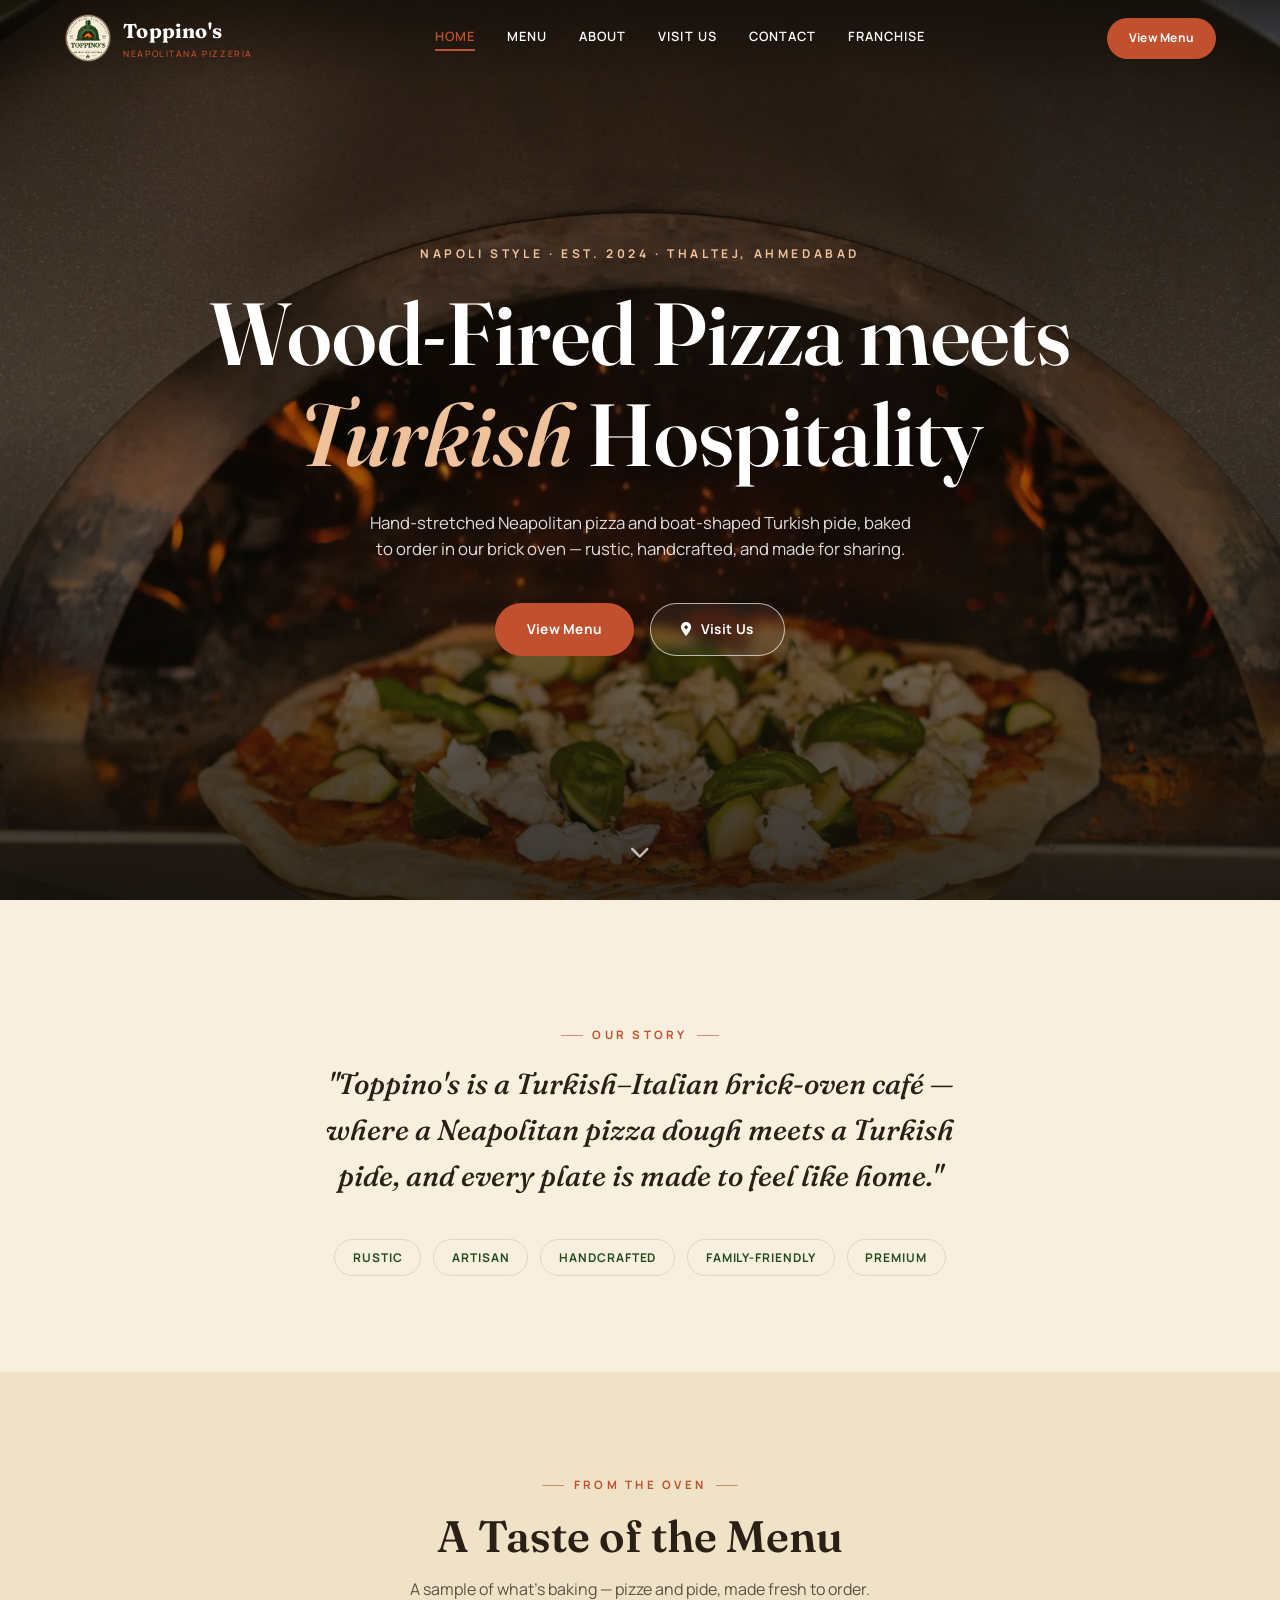
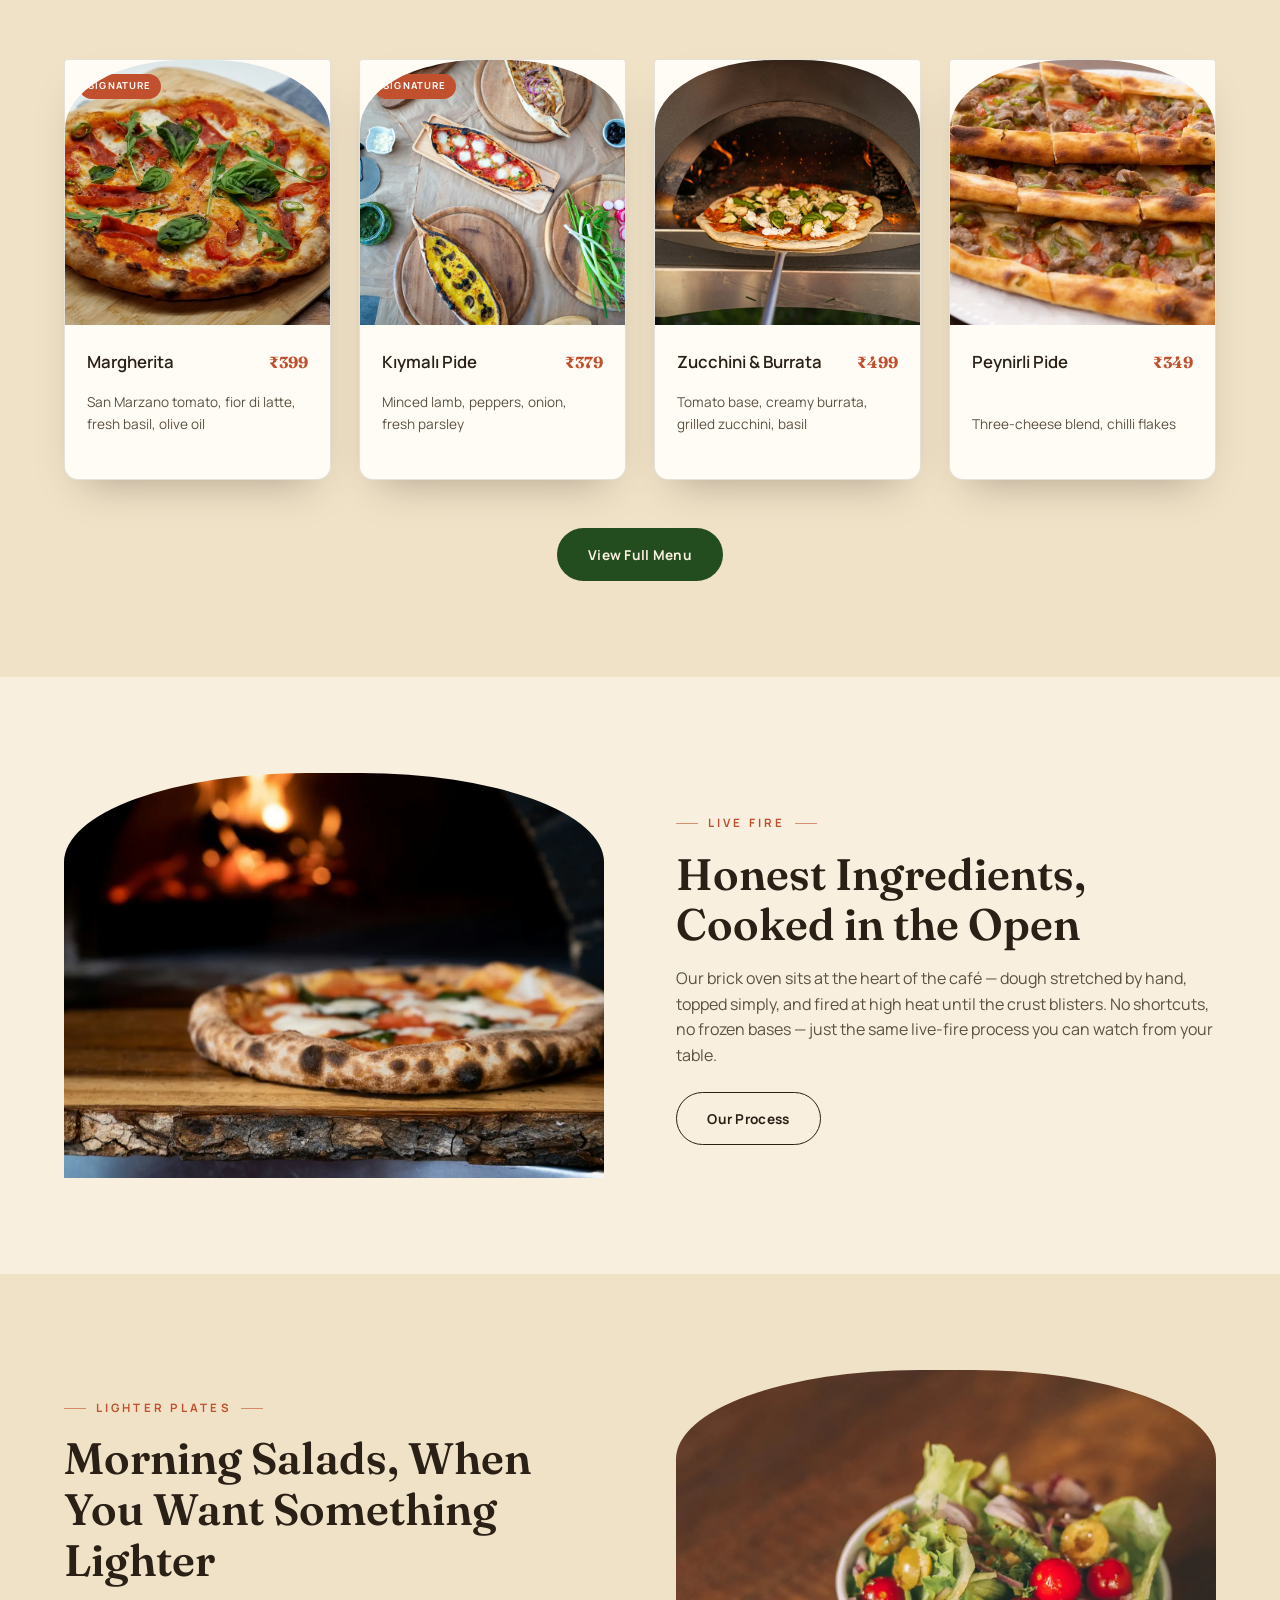
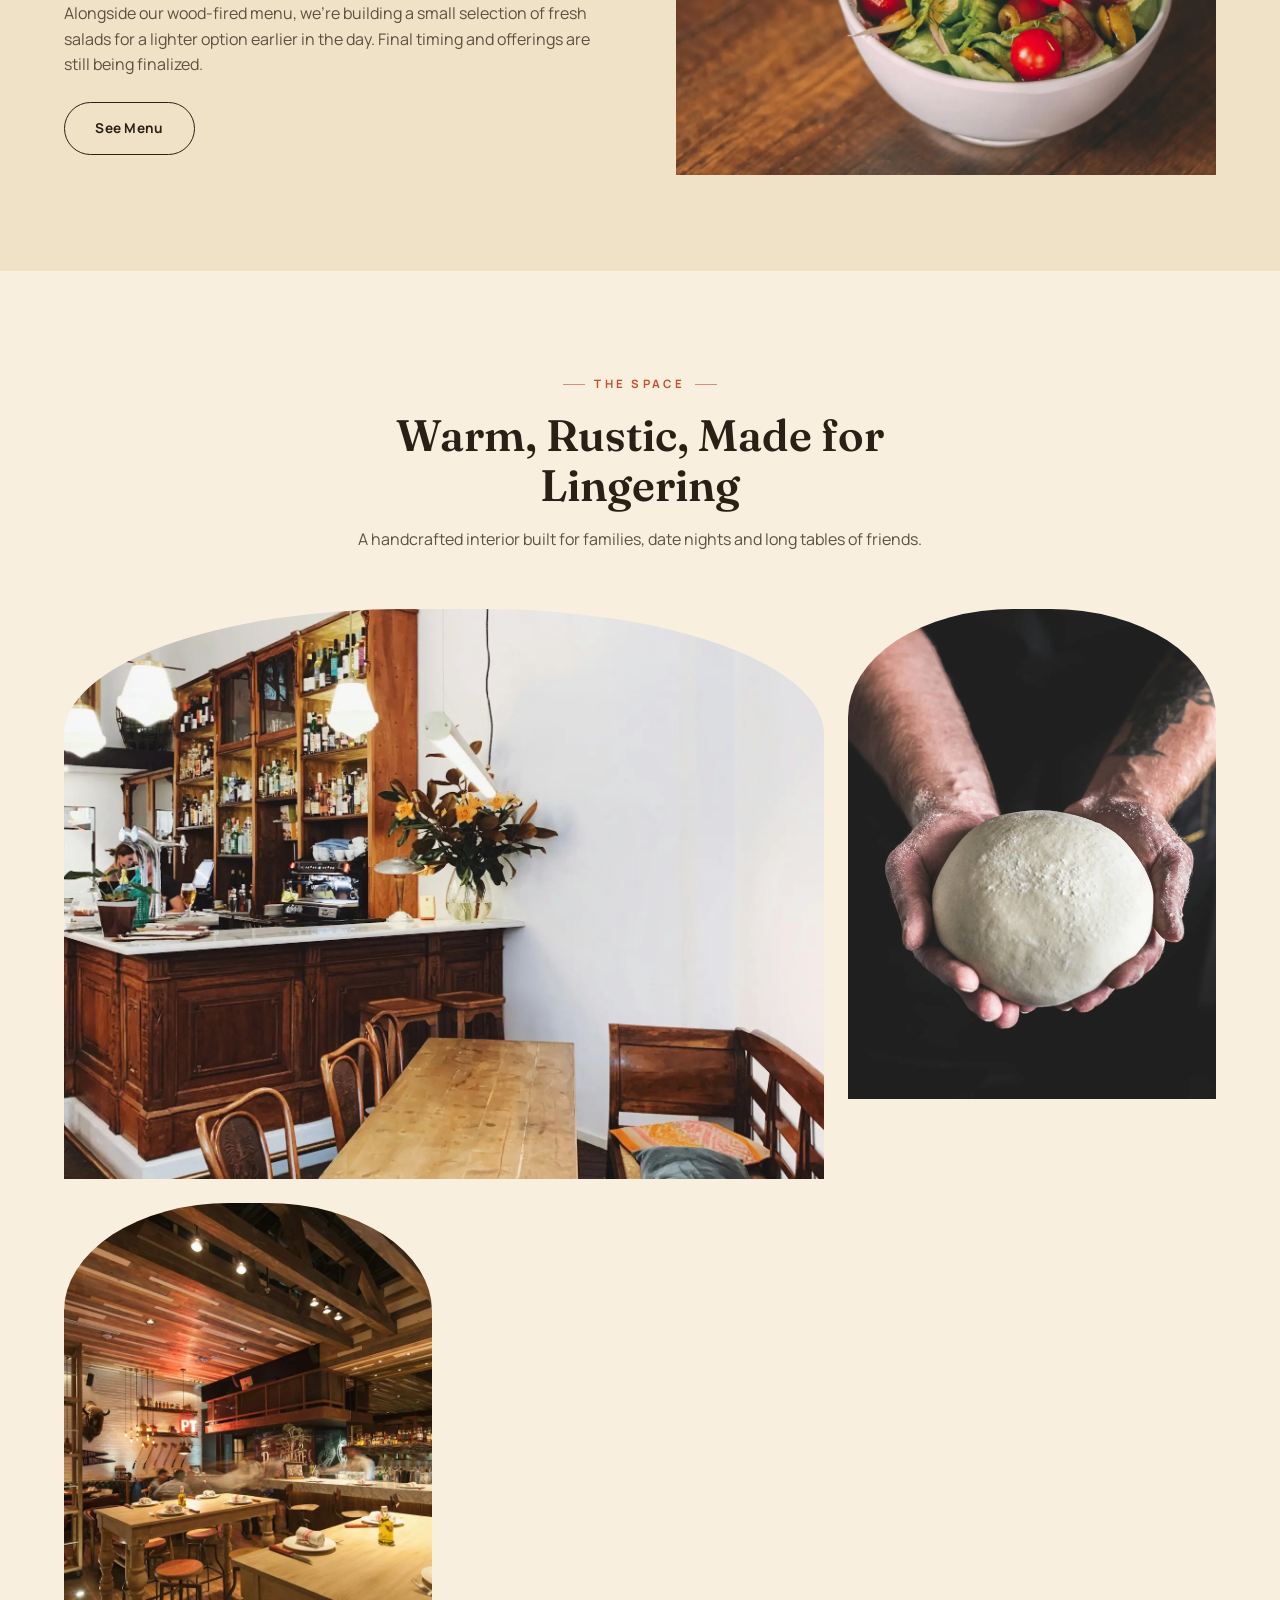
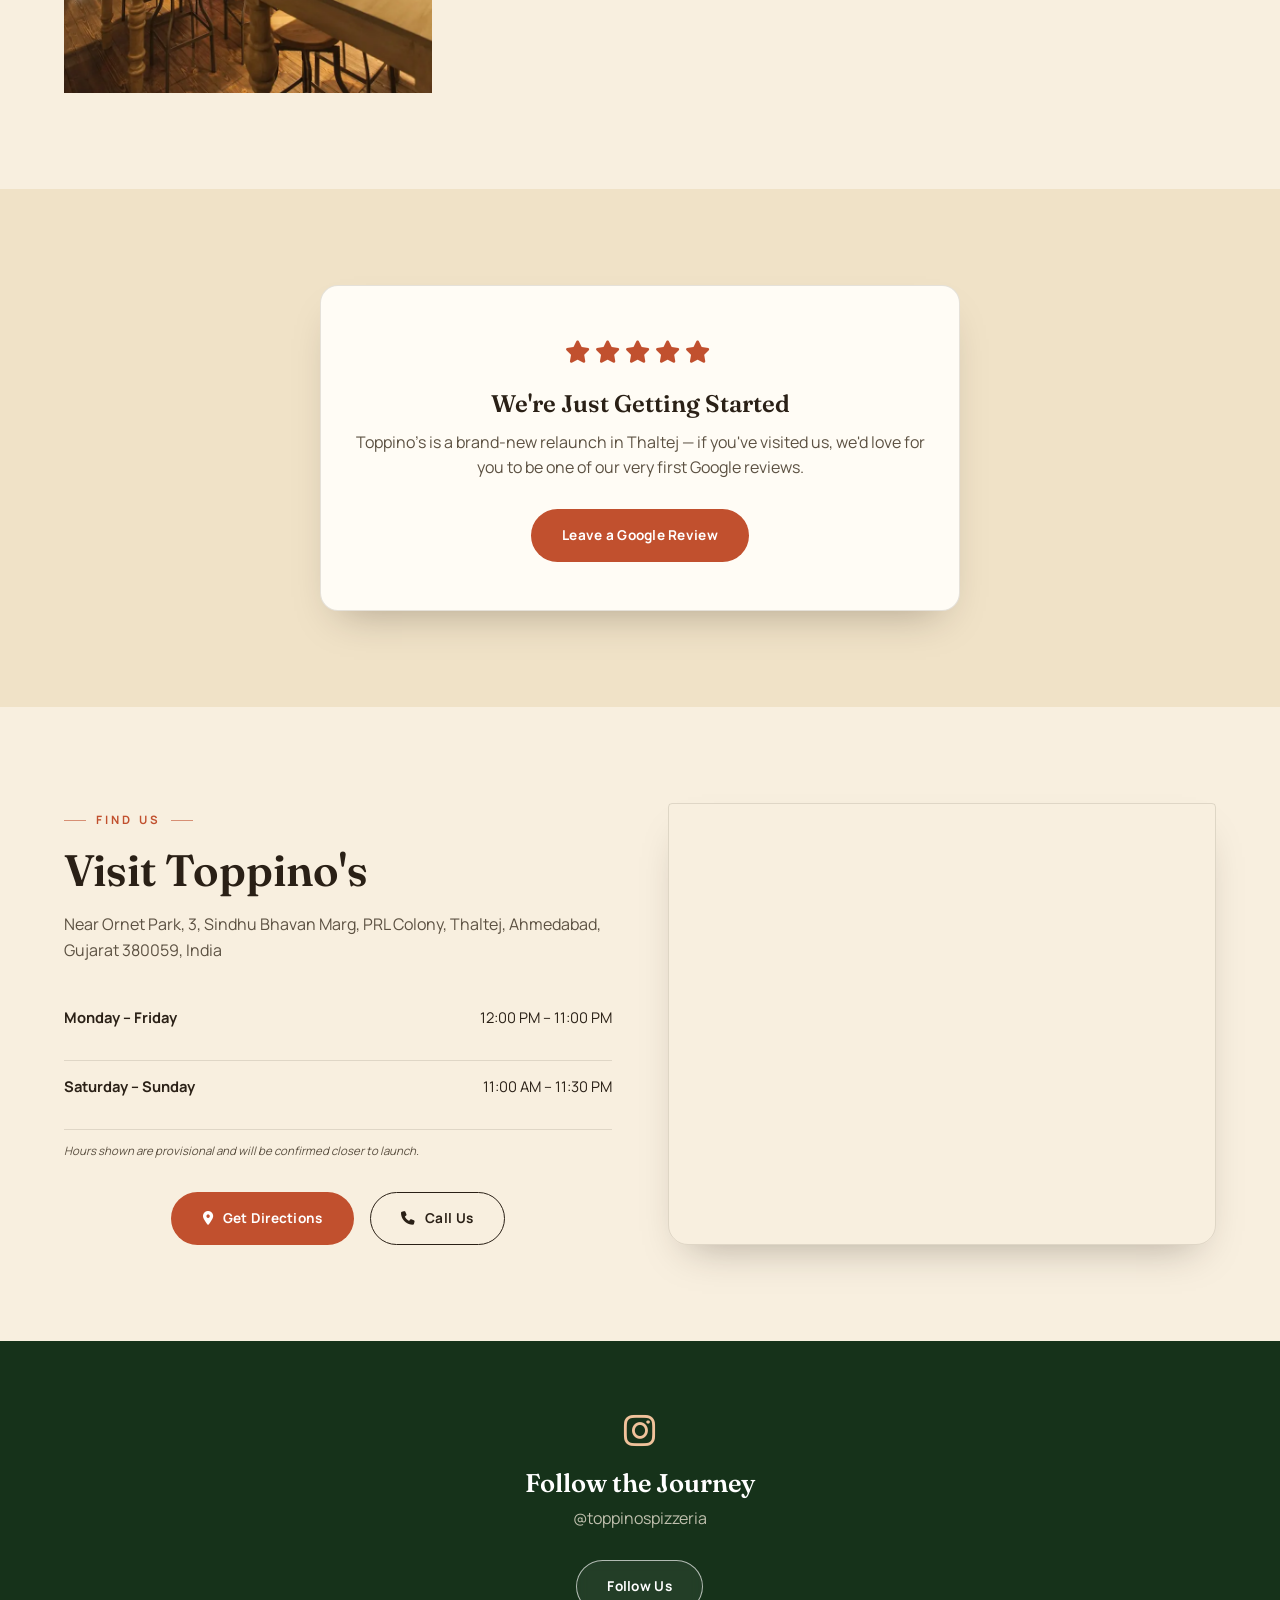
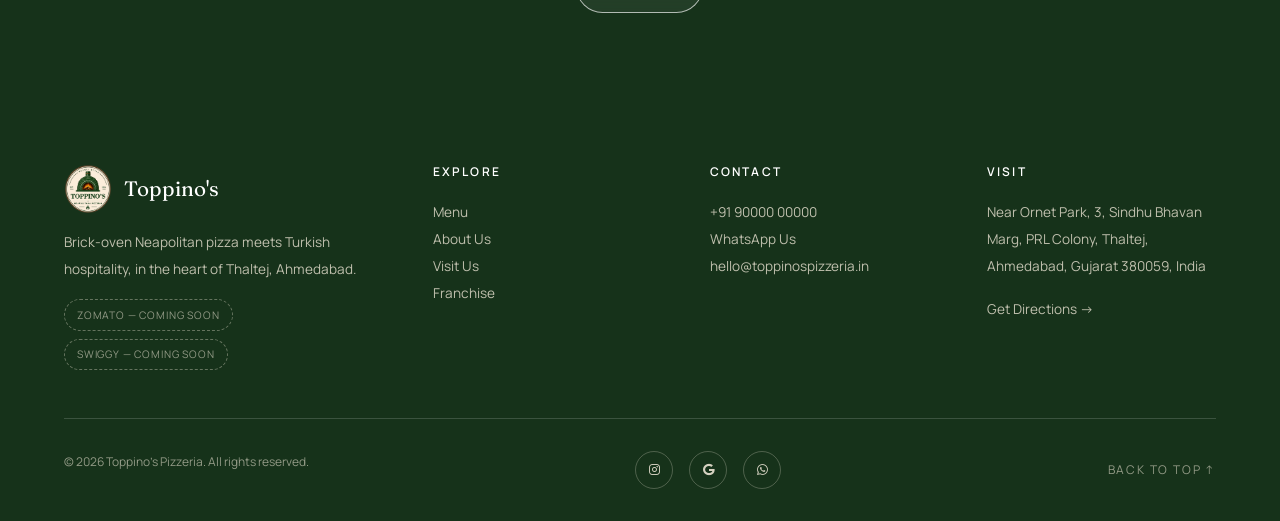
==== commit ddfc1a31: "Refactor site for Toppino's Pizzeria: update main JS for site data integration, add site-data.js for" ====
--- a/index.html
+++ b/index.html
@@ -4,36 +4,65 @@
 <head>
     <meta charset="utf-8" />
     <meta content="width=device-width, initial-scale=1.0" name="viewport" />
-    <title>AFRO! Restaurant & Lounge Birmingham</title>
-
-    <!-- Bootstrap 5 CSS CDN -->
+    <title>Toppino's Pizzeria | Brick-Oven Neapolitan Pizza & Turkish Kitchen, Ahmedabad</title>
+    <meta name="description" content="Wood-fired Neapolitan pizza and Turkish pide in Thaltej, Ahmedabad. View our menu, get directions and taste handcrafted brick-oven cooking at Toppino's Pizzeria." />
+    <link rel="canonical" href="https://toppinospizzeria.in/" />
+
+    <meta property="og:type" content="restaurant" />
+    <meta property="og:title" content="Toppino's Pizzeria | Brick-Oven Neapolitan Pizza & Turkish Kitchen" />
+    <meta property="og:description" content="Wood-fired Neapolitan pizza and Turkish pide in Thaltej, Ahmedabad." />
+    <meta property="og:image" content="https://toppinospizzeria.in/img/hero-pizza-oven.webp" />
+    <meta property="og:url" content="https://toppinospizzeria.in/" />
+    <meta name="twitter:card" content="summary_large_image" />
+
+    <link rel="icon" type="image/png" href="img/favicon.png" />
+
     <link href="https://cdn.jsdelivr.net/npm/bootstrap@5.3.2/dist/css/bootstrap.min.css" rel="stylesheet" />
-
-    <!-- Swiper CSS CDN -->
     <link rel="stylesheet" href="https://cdn.jsdelivr.net/npm/swiper@11/swiper-bundle.min.css" />
-
-    <!-- Google Fonts -->
-    <link
-        href="https://fonts.googleapis.com/css2?family=Playfair+Display:ital,wght@0,400..900;1,400..900&family=Montserrat:wght@300;400;500;600&display=swap"
-        rel="stylesheet" />
+    <link href="https://fonts.googleapis.com/css2?family=Fraunces:ital,opsz,wght@0,9..144,400;0,9..144,600;0,9..144,700;1,9..144,500&family=Manrope:wght@400;500;600;700;800&display=swap" rel="stylesheet" />
     <link rel="stylesheet" href="https://cdnjs.cloudflare.com/ajax/libs/font-awesome/6.5.0/css/all.min.css" />
-    <!-- Custom CSS -->
     <link rel="stylesheet" href="css/style.css" />
+
+    <script type="application/ld+json">
+    {
+        "@context": "https://schema.org",
+        "@type": "Restaurant",
+        "name": "Toppino's Pizzeria",
+        "servesCuisine": ["Italian", "Turkish", "Pizza"],
+        "priceRange": "₹₹",
+        "address": {
+            "@type": "PostalAddress",
+            "streetAddress": "Near Ornet Park, 3, Sindhu Bhavan Marg, PRL Colony, Thaltej",
+            "addressLocality": "Ahmedabad",
+            "addressRegion": "Gujarat",
+            "postalCode": "380059",
+            "addressCountry": "IN"
+        },
+        "url": "https://toppinospizzeria.in/",
+        "image": "https://toppinospizzeria.in/img/hero-pizza-oven.webp"
+    }
+    </script>
 </head>
 
-<body class="overflow-x-hidden">
+<body>
     <!-- Navigation -->
-    <nav class="navbar fixed-top">
-        <div class="container-fluid px-5 py-4">
-            <a class="navbar-brand" href="#">
-                <img alt="Fidalgo Logo" class="logo-img" src="img/logo.png" />
+    <nav class="navbar">
+        <div class="wrap navbar-inner">
+            <a class="brand" href="index.html">
+                <img src="img/logo.png" class="brand-logo" alt="Toppino's Pizzeria logo" />
+                <span class="brand-text">Toppino's<small>Neapolitana Pizzeria</small></span>
             </a>
-            <button class="btn menu-toggle" data-bs-toggle="offcanvas" data-bs-target="#offcanvasMenu">
-                <span class="menu-text">Menu</span>
-                <div class="hamburger">
-                    <span></span>
-                    <span></span>
-                </div>
+            <div class="nav-links">
+                <a href="index.html">Home</a>
+                <a href="menu.html">Menu</a>
+                <a href="about.html">About</a>
+                <a href="visit.html">Visit Us</a>
+                <a href="contact.html">Contact</a>
+                <a href="franchise.html">Franchise</a>
+            </div>
+            <a href="menu.html" class="btn btn-terracotta btn-sm nav-cta" data-track="nav_view_menu">View Menu</a>
+            <button class="btn menu-toggle" data-bs-toggle="offcanvas" data-bs-target="#offcanvasMenu" aria-label="Open menu">
+                <div class="hamburger"><span></span><span></span></div>
             </button>
         </div>
     </nav>
@@ -41,510 +70,218 @@
     <!-- Offcanvas Menu -->
     <div class="offcanvas offcanvas-end" tabindex="-1" id="offcanvasMenu">
         <div class="offcanvas-header">
-            <button type="button" class="btn-close btn-close-white" data-bs-dismiss="offcanvas"></button>
+            <button type="button" class="btn-close btn-close-white" data-bs-dismiss="offcanvas" aria-label="Close"></button>
         </div>
         <div class="offcanvas-body">
-            <ul class="nav flex-column">
-                <li class="nav-item"><a class="nav-link" href="#hero">Home</a></li>
-                <li class="nav-item"><a class="nav-link" href="#explore">Explore</a></li>
-                <li class="nav-item"><a class="nav-link" href="#reservation">Reservation</a></li>
-                <li class="nav-item"><a class="nav-link" href="#menu">Menu</a></li>
-                <li class="nav-item"><a class="nav-link" href="#chefs">Chefs</a></li>
-                <li class="nav-item"><a class="nav-link" href="#visit">Visit Us</a></li>
+            <ul class="nav flex-column" style="list-style:none;">
+                <li><a class="nav-link" href="index.html">Home</a></li>
+                <li><a class="nav-link" href="menu.html">Menu</a></li>
+                <li><a class="nav-link" href="about.html">About</a></li>
+                <li><a class="nav-link" href="visit.html">Visit Us</a></li>
+                <li><a class="nav-link" href="contact.html">Contact</a></li>
+                <li><a class="nav-link" href="franchise.html">Franchise</a></li>
             </ul>
+            <div class="offcanvas-social">
+                <a href="#" data-site-href="instagram" target="_blank" rel="noopener" aria-label="Instagram"><i class="fa-brands fa-instagram"></i></a>
+                <a href="#" data-site-href="whatsapp" target="_blank" rel="noopener" aria-label="WhatsApp"><i class="fa-brands fa-whatsapp"></i></a>
+                <a href="#" data-site-href="tel" aria-label="Call"><i class="fa-solid fa-phone"></i></a>
+            </div>
         </div>
     </div>
 
-    <!-- Hero Section -->
-    <section id="hero" class="hero-section">
-        <div class="hero-bg">
-            <video class="hero-video" src="img/video-bg.mp4" autoplay loop muted playsinline></video>
-            <div class="hero-overlay"></div>
+    <!-- Hero -->
+    <section class="hero">
+        <div class="hero-media">
+            <img src="img/hero-pizza-oven.webp" alt="Pizza going into Toppino's brick wood-fired oven" />
         </div>
         <div class="hero-content">
-            <h1 class="hero-title">Afro</h1><br />
-            <h2>Restaurant, Bar & Lounge</h2>
-        </div>
-        <!-- / -->
-        <!-- <div class="hero-pagination">
-            <span class="dot"></span>
-            <span class="dot active"></span>
-            <span class="dot"></span>
-        </div> -->
-    </section>
-
-    <!-- Explore Section -->
-    <section id="explore" class="explore-section container">
-        <span class="section-label">Explore Afro Flavors</span>
-        <div class="explore-grid">
-            <span class="explore-item">Afro Bites</span>
-            <span class="explore-item">Small Chops</span>
-            <span class="explore-item">Grills & Skewers</span>
-            <span class="explore-item">Seafood Platters</span>
-            <span class="explore-item">Signature Cocktails</span>
-        </div>
-    </section>
-
-    <!-- Reservation Section -->
-    <section id="reservation" class="reservation-section container">
-        <div class="reservation-grid">
-            <div class="reservation-img-wrap">
-                <video class="hero-video" src="img/v1.mp4" autoplay loop muted playsinline></video>
-            </div>
-
-            <div class="reservation-form-wrap">
-                <a class="navbar-brand" href="#">
-                    <img alt="Fidalgo Logo" class="logo-img" src="img/logo.png" />
+            <span class="hero-eyebrow">Napoli Style · Est. 2024 · Thaltej, Ahmedabad</span>
+            <h1 class="hero-title">Wood-Fired Pizza meets <em>Turkish</em> Hospitality</h1>
+            <p class="hero-sub">Hand-stretched Neapolitan pizza and boat-shaped Turkish pide, baked to order in our brick oven — rustic, handcrafted, and made for sharing.</p>
+            <div class="hero-ctas">
+                <a href="menu.html" class="btn btn-terracotta" data-track="hero_view_menu">View Menu</a>
+                <a href="#" class="btn btn-outline-cream" data-site-href="directions" target="_blank" rel="noopener" data-track="hero_directions">
+                    <i class="fa-solid fa-location-dot"></i> Visit Us
                 </a>
-                <h2 class="reservation-title">Lock In Your Reservation</h2>
-                <p class="reservation-note">*reservations recommended</p>
-
-                <form class="reservation-form" onsubmit="return false;">
-
-                    <!-- Full Name -->
-                    <div class="form-field">
-                        <i class="fa-regular fa-user form-icon"></i>
-                        <input type="text" class="form-control" placeholder="Full Name" />
+            </div>
+        </div>
+        <span class="hero-scroll-cue"><i class="fa-solid fa-chevron-down"></i></span>
+    </section>
+    <div class="scallop-divider"></div>
+
+    <!-- Brand Positioning -->
+    <section class="section">
+        <div class="wrap positioning">
+            <span class="eyebrow">Our Story</span>
+            <p>"Toppino's is a Turkish–Italian brick-oven café — where a Neapolitan pizza dough meets a Turkish pide, and every plate is made to feel like home."</p>
+            <div class="trait-row">
+                <span class="trait-chip">Rustic</span>
+                <span class="trait-chip">Artisan</span>
+                <span class="trait-chip">Handcrafted</span>
+                <span class="trait-chip">Family-Friendly</span>
+                <span class="trait-chip">Premium</span>
+            </div>
+        </div>
+    </section>
+
+    <!-- Menu Preview -->
+    <section class="section alt">
+        <div class="wrap">
+            <div class="section-head center">
+                <span class="eyebrow">From The Oven</span>
+                <h2 class="section-title">A Taste of the Menu</h2>
+                <p class="section-lede">A sample of what's baking — pizze and pide, made fresh to order.</p>
+            </div>
+            <div class="menu-preview-grid" id="menuPreviewGrid"></div>
+            <div style="text-align:center; margin-top:3rem;">
+                <a href="menu.html" class="btn btn-pine" data-track="preview_view_full_menu">View Full Menu</a>
+            </div>
+        </div>
+    </section>
+
+    <!-- Brick Oven / Live Kitchen -->
+    <section class="section">
+        <div class="wrap split">
+            <div class="split-media">
+                <div class="arch-media ratio-wide">
+                    <img src="img/brick-oven-live.webp" alt="Pizza baking on a wooden peel in front of Toppino's live brick oven" loading="lazy" />
+                </div>
+            </div>
+            <div class="split-text">
+                <span class="eyebrow">Live Fire</span>
+                <h2 class="section-title">Honest Ingredients, Cooked in the Open</h2>
+                <p>Our brick oven sits at the heart of the café — dough stretched by hand, topped simply, and fired at high heat until the crust blisters. No shortcuts, no frozen bases — just the same live-fire process you can watch from your table.</p>
+                <a href="about.html" class="btn btn-outline-ink" data-track="home_about_link">Our Process</a>
+            </div>
+        </div>
+    </section>
+
+    <!-- Morning / Salad Teaser -->
+    <section class="section alt">
+        <div class="wrap split reverse">
+            <div class="split-media">
+                <div class="arch-media ratio-wide">
+                    <img src="img/salad-bowl.webp" alt="Fresh garden salad bowl at Toppino's" loading="lazy" />
+                </div>
+            </div>
+            <div class="split-text">
+                <span class="eyebrow">Lighter Plates</span>
+                <h2 class="section-title">Morning Salads, When You Want Something Lighter</h2>
+                <p>Alongside our wood-fired menu, we're building a small selection of fresh salads for a lighter option earlier in the day. Final timing and offerings are still being finalized.</p>
+                <a href="menu.html#morning" class="btn btn-outline-ink" data-track="home_salad_link">See Menu</a>
+            </div>
+        </div>
+    </section>
+
+    <!-- Ambience -->
+    <section class="section">
+        <div class="wrap">
+            <div class="section-head center">
+                <span class="eyebrow">The Space</span>
+                <h2 class="section-title">Warm, Rustic, Made for Lingering</h2>
+                <p class="section-lede">A handcrafted interior built for families, date nights and long tables of friends.</p>
+            </div>
+            <div class="ambience-grid">
+                <div class="arch-media ratio-wide fade-in"><img src="img/cafe-interior-cozy.webp" alt="Cozy warm-toned interior seating at Toppino's" loading="lazy" /></div>
+                <div class="arch-media ratio-portrait fade-in"><img src="img/dough-hands.webp" alt="Hands holding fresh hand-stretched pizza dough" loading="lazy" /></div>
+                <div class="arch-media ratio-portrait fade-in"><img src="img/cafe-interior-modern.webp" alt="Wood-toned dining room at Toppino's Pizzeria" loading="lazy" /></div>
+            </div>
+        </div>
+    </section>
+
+    <!-- Reviews / Social Proof (honest — no fabricated testimonials) -->
+    <section class="section alt">
+        <div class="wrap">
+            <div class="reviews-card fade-in">
+                <div class="reviews-stars"><i class="fa-solid fa-star"></i><i class="fa-solid fa-star"></i><i class="fa-solid fa-star"></i><i class="fa-solid fa-star"></i><i class="fa-solid fa-star"></i></div>
+                <h3>We're Just Getting Started</h3>
+                <p>Toppino's is a brand-new relaunch in Thaltej — if you've visited us, we'd love for you to be one of our very first Google reviews.</p>
+                <a href="#" class="btn btn-terracotta" data-site-href="googleReview" target="_blank" rel="noopener" data-track="review_cta">Leave a Google Review</a>
+            </div>
+        </div>
+    </section>
+
+    <!-- Location + Hours -->
+    <section class="section">
+        <div class="wrap location-grid">
+            <div>
+                <span class="eyebrow">Find Us</span>
+                <h2 class="section-title">Visit Toppino's</h2>
+                <p class="section-lede" data-site-text="address.full"></p>
+                <div class="info-list" id="hoursList"></div>
+                <div class="hero-ctas">
+                    <a href="#" class="btn btn-terracotta" data-site-href="directions" target="_blank" rel="noopener" data-track="location_directions">
+                        <i class="fa-solid fa-location-dot"></i> Get Directions
+                    </a>
+                    <a href="#" class="btn btn-outline-ink" data-site-href="tel" data-track="location_call">
+                        <i class="fa-solid fa-phone"></i> Call Us
+                    </a>
+                </div>
+            </div>
+            <div class="map-embed">
+                <iframe src="https://maps.google.com/maps?q=Near%20Ornet%20Park%2C%20Sindhu%20Bhavan%20Marg%2C%20Thaltej%2C%20Ahmedabad&output=embed" loading="lazy" title="Map to Toppino's Pizzeria"></iframe>
+            </div>
+        </div>
+    </section>
+
+    <!-- Instagram CTA -->
+    <section class="instagram-band">
+        <i class="fa-brands fa-instagram"></i>
+        <h3>Follow the Journey</h3>
+        <p data-site-text="instagramHandle"></p>
+        <a href="#" class="btn btn-outline-cream" data-site-href="instagram" target="_blank" rel="noopener" data-track="instagram_follow">Follow Us</a>
+    </section>
+
+    <!-- Footer -->
+    <footer class="site-footer">
+        <div class="wrap">
+            <div class="footer-grid">
+                <div class="footer-col">
+                    <div class="footer-brand">
+                        <img src="img/logo.png" alt="Toppino's Pizzeria logo" />
+                        <span>Toppino's</span>
                     </div>
-
-                    <!-- Email Address -->
-                    <div class="form-field">
-                        <i class="fa-regular fa-envelope form-icon"></i>
-                        <input type="email" class="form-control" placeholder="Email Address" />
+                    <p>Brick-oven Neapolitan pizza meets Turkish hospitality, in the heart of Thaltej, Ahmedabad.</p>
+                    <div class="footer-order-pills">
+                        <span class="footer-order-pill">Zomato — Coming Soon</span>
+                        <span class="footer-order-pill">Swiggy — Coming Soon</span>
                     </div>
-
-                    <!-- Phone Number -->
-                    <div class="form-field gap-2 phone-field">
-                        <button type="button" class="phone-flag-btn">
-                            <img src="https://flagcdn.com/w20/gb.png" alt="UK flag" width="20" height="14" />
-                            <span class="phone-caret"><i class="fa-solid fa-chevron-down"></i></span>
-                        </button>
-                        <input type="tel" class="form-control phone-input" placeholder="Phone Number" />
-                    </div>
-
-                    <!-- Date & Time -->
-                    <div class="form-row">
-                        <div class="form-field">
-                            <i class="fa-regular fa-calendar form-icon"></i>
-                            <input type="date" class="form-control" />
-                        </div>
-                        <div class="form-field">
-                            <i class="fa-regular fa-clock form-icon"></i>
-                            <select class="form-control form-select">
-                                <option value="" disabled selected>Time</option>
-                                <option>11:00 am</option>
-                                <option>12:00 pm</option>
-                                <option>01:00 pm</option>
-                                <option>06:00 pm</option>
-                                <option>07:00 pm</option>
-                                <option>08:00 pm</option>
-                                <option>09:00 pm</option>
-                            </select>
-                        </div>
-                    </div>
-
-                    <!-- Select Table -->
-                    <div class="form-field">
-                        <i class="fa-solid fa-utensils form-icon"></i>
-                        <select class="form-control form-select">
-                            <option value="" disabled selected>Select Table</option>
-                            <option>Window Seat — 2 People</option>
-                            <option>Bar Counter — 1–2 People</option>
-                            <option>Private Booth — 4 People</option>
-                            <option>Tatami Room — 6 People</option>
-                            <option>Omakase Bar — 8 People</option>
-                        </select>
-                    </div>
-
-                    <!-- Additional Info -->
-                    <div class="form-field form-field--textarea">
-                        <i class="fa-regular fa-message form-icon form-icon--top"></i>
-                        <textarea class="form-control form-textarea p-0" placeholder="Any Additional Information"
-                            rows="3"></textarea>
-                    </div>
-
-                    <!-- Promotional checkbox -->
-                    <label class="promo-checkbox">
-                        <input type="checkbox" class="promo-check-input" />
-                        <span class="promo-check-label">I would like to receive promotional emails and offers.</span>
-                    </label>
-
-                    <button type="submit" class="btn btn-reserve">Book Your Table</button>
-                </form>
-
-                <!-- Success Overlay -->
-                <div class="reservation-success-overlay" id="reservationSuccess">
-                    <div class="success-content">
-                        <div class="success-checkmark">
-                            <svg class="checkmark-svg" viewBox="0 0 52 52">
-                                <circle class="checkmark-circle" cx="26" cy="26" r="25" fill="none" />
-                                <path class="checkmark-check" fill="none" d="M14.1 27.2l7.1 7.2 16.7-16.8" />
-                            </svg>
-                        </div>
-                        <h3 class="success-title">Reservation Confirmed!</h3>
-                        <p class="success-message">We'll see you soon. A confirmation has been sent to your email.</p>
-                        <button type="button" class="btn btn-reserve success-close-btn" id="successCloseBtn">Make
-                            Another Reservation</button>
-                    </div>
-                </div>
-
-                <p class="powered-by">*Powered by OpenTable</p>
-            </div>
-
-            <!-- <div class="reservation-img-wrap">
-                <img alt="Woman Eating Sushi" class="reservation-img"
-                    src="https://lh3.googleusercontent.com/aida/[base64]" />
-            </div> -->
-        </div>
-    </section>
-
-    <!-- Menu Section -->
-    <section id="menu" class="menu-section container">
-        <div class="section-header">
-            <h2 class="section-title">Signature Dishes</h2>
-            <p class="section-desc">Discover our carefully curated selection of authentic African dishes, each prepared
-                with premium ingredients and traditional cooking methods to bring you the true taste of the continent.
-            </p>
-        </div>
-        <div class="swiper menu-swiper">
-            <div class="swiper-wrapper">
-                <div class="swiper-slide">
-                    <div class="menu-card">
-                        <div class="menu-card-header">
-                            <h5 class="menu-card-name">Teriyaki Roll</h5>
-                            <span class="menu-card-price">$35.00</span>
-                        </div>
-                        <a class="menu-card-add" href="#">Add to Cart</a>
-                        <img alt="Teriyaki Roll" class="menu-card-img" src="img/sushi-2.png" />
-                        <p class="menu-card-desc">Morbi tempus iaculis urna id volutpat lacus laoreet non curabitur. Ac
-                            turpis
-                            egestas ma</p>
-                    </div>
-                </div>
-                <div class="swiper-slide">
-                    <div class="menu-card">
-                        <div class="menu-card-header">
-                            <div>
-                                <h5 class="menu-card-name">Fujisan</h5>
-                                <span class="badge-sale">Sale</span>
-                            </div>
-                            <div class="price-wrap">
-                                <span class="price-old">$31.00</span>
-                                <span class="menu-card-price">$27.00</span>
-                            </div>
-                        </div>
-                        <a class="menu-card-add" href="#">Add to Cart</a>
-                        <img alt="Fujisan Roll" class="menu-card-img" src="img/sushi3.jpg" />
-                        <p class="menu-card-desc">Morbi tempus iaculis urna id volutpat lacus laoreet non curabitur. Ac
-                            turpis
-                            egestas ma</p>
-                    </div>
-                </div>
-                <div class="swiper-slide">
-                    <div class="menu-card">
-                        <div class="menu-card-header">
-                            <h5 class="menu-card-name">Nigiri Salmon</h5>
-                            <span class="menu-card-price">$30.00</span>
-                        </div>
-                        <a class="menu-card-add" href="#">Add to Cart</a>
-                        <img alt="Nigiri Salmon" class="menu-card-img" src="img/sushi-1.png" />
-                        <p class="menu-card-desc">Morbi tempus iaculis urna id volutpat lacus laoreet non curabitur. Ac
-                            turpis
-                            egestas ma</p>
-                    </div>
-                </div>
-                <div class="swiper-slide">
-                    <div class="menu-card">
-                        <div class="menu-card-header">
-                            <h5 class="menu-card-name">Thai Roll</h5>
-                            <span class="menu-card-price">$38.00</span>
-                        </div>
-                        <a class="menu-card-add" href="#">Add to Cart</a>
-                        <img alt="Thai Roll" class="menu-card-img" src="img/sushi-4.png" />
-                        <p class="menu-card-desc">Morbi tempus iaculis urna id volutpat lacus laoreet non curabitur. Ac
-                            turpis
-                            egestas ma</p>
-                    </div>
-                </div>
-                <!-- Cloned slides for infinite loop -->
-                <div class="swiper-slide">
-                    <div class="menu-card">
-                        <div class="menu-card-header">
-                            <h5 class="menu-card-name">Teriyaki Roll</h5>
-                            <span class="menu-card-price">$35.00</span>
-                        </div>
-                        <a class="menu-card-add" href="#">Add to Cart</a>
-                        <img alt="Teriyaki Roll" class="menu-card-img" src="img/sushi-2.png" />
-                        <p class="menu-card-desc">Morbi tempus iaculis urna id volutpat lacus laoreet non curabitur. Ac
-                            turpis
-                            egestas ma</p>
-                    </div>
-                </div>
-                <div class="swiper-slide">
-                    <div class="menu-card">
-                        <div class="menu-card-header">
-                            <div>
-                                <h5 class="menu-card-name">Fujisan</h5>
-                                <span class="badge-sale">Sale</span>
-                            </div>
-                            <div class="price-wrap">
-                                <span class="price-old">$31.00</span>
-                                <span class="menu-card-price">$27.00</span>
-                            </div>
-                        </div>
-                        <a class="menu-card-add" href="#">Add to Cart</a>
-                        <img alt="Fujisan Roll" class="menu-card-img" src="img/sushi3.jpg" />
-                        <p class="menu-card-desc">Morbi tempus iaculis urna id volutpat lacus laoreet non curabitur. Ac
-                            turpis
-                            egestas ma</p>
-                    </div>
-                </div>
-                <div class="swiper-slide">
-                    <div class="menu-card">
-                        <div class="menu-card-header">
-                            <h5 class="menu-card-name">Nigiri Salmon</h5>
-                            <span class="menu-card-price">$30.00</span>
-                        </div>
-                        <a class="menu-card-add" href="#">Add to Cart</a>
-                        <img alt="Nigiri Salmon" class="menu-card-img" src="img/sushi-1.png" />
-                        <p class="menu-card-desc">Morbi tempus iaculis urna id volutpat lacus laoreet non curabitur. Ac
-                            turpis
-                            egestas ma</p>
-                    </div>
-                </div>
-                <div class="swiper-slide">
-                    <div class="menu-card">
-                        <div class="menu-card-header">
-                            <h5 class="menu-card-name">Thai Roll</h5>
-                            <span class="menu-card-price">$38.00</span>
-                        </div>
-                        <a class="menu-card-add" href="#">Add to Cart</a>
-                        <img alt="Thai Roll" class="menu-card-img" src="img/sushi-4.png" />
-                        <p class="menu-card-desc">Morbi tempus iaculis urna id volutpat lacus laoreet non curabitur. Ac
-                            turpis
-                            egestas ma</p>
-                    </div>
-                </div>
-            </div>
-            <div class="swiper-pagination"></div>
-        </div>
-    </section>
-
-    <!-- Parallax Section -->
-    <section class="parallax-section container">
-        <img alt="Detailed Sushi" class="parallax-img" src="img/img2.png" />
-        <div class="parallax-overlay">
-
-        </div>
-    </section>
-
-    <!-- Chefs Section -->
-    <section id="chefs" class="chefs-section container">
-        <div class="section-header">
-            <h2 class="section-title">Meet Our Chefs</h2>
-            <p class="section-desc">Lorem ipsum dolor sit amet, consectetur adipiscing elit, sed do eiusmod tempor ut
-                enim ad minim veniam, quis nostrud</p>
-        </div>
-        <div class="chefs-grid">
-            <div class="chef-card">
-                <div class="chef-img-wrap">
-                    <img alt="Mateo Wolf" class="chef-img" src="img/c1.jpg" />
-                </div>
-                <h4 class="chef-name">Mateo Wolf</h4>
-                <p class="chef-role">Chef</p>
-            </div>
-            <div class="chef-card">
-                <div class="chef-img-wrap">
-                    <img alt="Farhan McKay" class="chef-img" src="img/c2.jpg" />
-                </div>
-                <h4 class="chef-name">Farhan Mckay</h4>
-                <p class="chef-role">Assistant Chef</p>
-            </div>
-            <div class="chef-card">
-                <div class="chef-img-wrap">
-                    <img alt="Dan Hamilton" class="chef-img" src="img/c3.jpg" />
-                </div>
-                <h4 class="chef-name">Dan Hamilton</h4>
-                <p class="chef-role">Chef</p>
-            </div>
-        </div>
-    </section>
-
-    <!-- Lead Chef Section -->
-    <section class="lead-chef-section container">
-        <div class="lead-chef-grid">
-            <div class="lead-chef-img-wrap">
-                <video class="hero-video" src="img/v2.mp4" autoplay loop muted playsinline></video>
-            </div>
-            <div class="lead-chef-content">
-                <a class="navbar-brand" href="#">
-                    <img alt="Fidalgo Logo" class="logo-img" src="img/logo.png" />
-                </a>
-                <h2 class="lead-chef-title">AFRO Birmingham</h2>
-                <p class="lead-chef-desc">Catch a vibe and a full belly at Afro Birmingham. A vibrant dining spot known
-                    for
-                    its authentic Nigerian cuisine and lively ambiance. Experience bold flavors, beautifully crafted
-                    dishes,
-                    and an atmosphere that feels like home.</p>
-                <div class="about-content">
-                    <p>AFRO! Restaurant & Lounge is a black-owned African restaurant and lounge celebrating culture,
-                        flavor, and
-                        togetherness. We invite you to join us for birthday specials, date night vibes, or your regular
-                        night
-                        out with friends. Our menu features authentic Nigerian dishes including Ayamase, Egusi, Efo
-                        Riro,
-                        Seafood Okro, Jollof Rice, and more.</p>
-                    <p>With live music, expertly crafted cocktails, and an inviting interior, AFRO Birmingham is the
-                        perfect
-                        spot for a luxurious dining experience. Whether you're looking for halal eats or simply want to
-                        enjoy
-                        authentic African cuisine, we have something special waiting for you.</p>
-                </div>
-                <a class="btn btn-outline" href="#">Read More</a>
-            </div>
-        </div>
-    </section>
-
-    <!-- Visit Us Section -->
-    <section id="visit" class="visit-section container">
-        <div class="visit-grid">
-            <div class="visit-info">
-                <div class="visit-img-wrap">
-                    <img alt="Restaurant Internal" class="visit-img" src="img/logo.png" />
-                </div>
-                <h4 class="visit-title">Visit Us</h4>
-                <p class="visit-text">
-                    Join us at AFRO Birmingham for an unforgettable dining experience. We're open Tuesday through Sunday
-                    with extended hours on weekends.<br />
-
-                </p>
-
-                <div class="visit-info">
-                    <div class="info-card">
-                        <h5 class="visit-title">Location</h5>
-                        <p class="visit-text">77 Mott Street<br />Birmingham B19 3HE<br />United Kingdom</p>
-                    </div>
-                    <div class="info-card">
-                        <h5 class="visit-title">Hours</h5>
-                        <p class="visit-text">Tuesday - Friday: 5:00 PM - 2:00 AM<br />Saturday - Sunday: 12:00 PM -
-                            2:00 AM<br />Monday:
-                            Closed
-                        </p>
-                    </div>
-                    <div class="info-card">
-                        <h5 class="visit-title">Contact</h5>
-                        <p class="visit-text">Phone: +44 121 817 6999<br />Email: contact@afrolounge.info<br />Follow us
-                            @afrobirmingham
-                        </p>
-                    </div>
-                </div>
-                <div class="social-links">
-                    <a href="#">FB</a>
-                    <a href="#">IN</a>
-                    <a href="#">PIN</a>
-                </div>
-            </div>
-            <div class="visit-map">
-                <img alt="Restaurant Atmosphere" class="visit-map-img" src="img/img1.png" />
-            </div>
-        </div>
-    </section>
-
-    <!-- Testimonials Section -->
-    <section class="testimonials-section ">
-        <div class="testimonials-wrap">
-            <span class="testimonials-label">They say about us</span>
-            <div class="swiper testimonial-swiper">
-                <div class="swiper-wrapper">
-                    <div class="swiper-slide">
-                        <p class="testimonial-text">Ut enim ad minim veniam, quis nostrud exercitation ullamco laboris
-                            nisi ut aliquip ex ea commodo con</p>
-                        <span class="testimonial-author">/ by Lee Byrne / Sushi Chef</span>
-                    </div>
-                    <div class="swiper-slide">
-                        <p class="testimonial-text">Duis aute irure dolor in reprehenderit in voluptate velit esse
-                            cillum dolore eu fugiat nulla pariatur</p>
-                        <span class="testimonial-author">/ by Sarah Chen / Food Critic</span>
-                    </div>
-                    <div class="swiper-slide">
-                        <p class="testimonial-text">Excepteur sint occaecat cupidatat non proident, sunt in culpa qui
-                            officia deserunt mollit anim id est laborum</p>
-                        <span class="testimonial-author">/ by Marco Rossi / Chef</span>
-                    </div>
-                </div>
-                <div class="swiper-button-next"></div>
-                <div class="swiper-button-prev"></div>
-                <div class="swiper-pagination"></div>
-            </div>
-        </div>
-    </section>
-
-    <section class="instagram-section">
-        <div class="swiper instagram-swiper">
-            <div class="swiper-wrapper">
-                <div class="swiper-slide instagram-item">
-                    <video src="img/v1.mp4" muted loop playsinline autoplay></video>
-                </div>
-                <div class="swiper-slide instagram-item">
-                    <video src="img/v2.mp4" muted loop playsinline autoplay></video>
-                </div>
-                <div class="swiper-slide instagram-item">
-                    <video src="img/v3.mp4" muted loop playsinline autoplay></video>
-                </div>
-                <div class="swiper-slide instagram-item">
-                    <video src="img/v4.mp4" muted loop playsinline autoplay></video>
-                </div>
-                <div class="swiper-slide instagram-item">
-                    <video src="img/v5.mp4" muted loop playsinline autoplay></video>
-                </div>
-                <div class="swiper-slide instagram-item">
-                    <video src="img/v6.mp4" muted loop playsinline autoplay></video>
-                </div>
-                <div class="swiper-slide instagram-item">
-                    <video src="img/v7.mp4" muted loop playsinline autoplay></video>
-                </div>
-            </div>
-        </div>
-    </section>
-
-    <!-- Footer -->
-    <footer class="footer-section">
-        <div class="footer-grid">
-            <div class="footer-col">
-                <h5>Contact Us</h5>
-                <p>T. +12 344 0567899<br />M. fidalgo@example.com</p>
-            </div>
-            <div class="footer-col">
-                <h5>Address</h5>
-                <p>Piazza Della Signoria, 12<br />21562 . Firenze . Italy</p>
-            </div>
-            <div class="footer-col">
-                <h5>Opening Hours</h5>
-                <p>Everyday : From 12.30 To 23.00<br />Kitchen Closes At 22.00</p>
-            </div>
-        </div>
-        <div class="footer-brand">
-            <img alt="Fidalgo Logo Footer" class="footer-logo" src="img/logo.png" />
-            <div class="footer-social">
-                <a href="#">Pinterest</a>
-                <a href="#">Facebook</a>
-                <a href="#">Instagram</a>
-            </div>
-        </div>
-        <div class="footer-bottom">
-            <p>&copy; 2024 Qode Interactive, All Rights Reserved</p>
-            <button id="scrollTop">Top</button>
+                </div>
+                <div class="footer-col">
+                    <h5>Explore</h5>
+                    <a href="menu.html">Menu</a>
+                    <a href="about.html">About Us</a>
+                    <a href="visit.html">Visit Us</a>
+                    <a href="franchise.html">Franchise</a>
+                </div>
+                <div class="footer-col">
+                    <h5>Contact</h5>
+                    <a href="#" data-site-href="tel" data-site-text="phoneDisplay" data-track="footer_call"></a>
+                    <a href="#" data-site-href="whatsapp" target="_blank" rel="noopener" data-track="footer_whatsapp">WhatsApp Us</a>
+                    <a href="#" data-site-href="email" data-site-text="email" data-track="footer_email"></a>
+                </div>
+                <div class="footer-col">
+                    <h5>Visit</h5>
+                    <p data-site-text="address.full"></p>
+                    <a href="#" data-site-href="directions" target="_blank" rel="noopener" data-track="footer_directions">Get Directions →</a>
+                </div>
+            </div>
+            <div class="footer-bottom">
+                <p>&copy; <span data-site-year></span> Toppino's Pizzeria. All rights reserved.</p>
+                <div class="footer-social">
+                    <a href="#" data-site-href="instagram" target="_blank" rel="noopener" aria-label="Instagram"><i class="fa-brands fa-instagram"></i></a>
+                    <a href="#" data-site-href="googleReview" target="_blank" rel="noopener" aria-label="Google Reviews"><i class="fa-brands fa-google"></i></a>
+                    <a href="#" data-site-href="whatsapp" target="_blank" rel="noopener" aria-label="WhatsApp"><i class="fa-brands fa-whatsapp"></i></a>
+                </div>
+                <button id="scrollTop">Back to top ↑</button>
+            </div>
         </div>
     </footer>
 
-    <!-- Bootstrap JS CDN -->
     <script src="https://cdn.jsdelivr.net/npm/bootstrap@5.3.2/dist/js/bootstrap.bundle.min.js"></script>
-
-    <!-- Swiper JS CDN -->
     <script src="https://cdn.jsdelivr.net/npm/swiper@11/swiper-bundle.min.js"></script>
-
-    <!-- Custom JS -->
+    <script src="js/site-data.js"></script>
     <script src="js/main.js"></script>
 </body>
 
-</html>+</html>
--- a/css/style.css
+++ b/css/style.css
@@ -1,17 +1,25 @@
 /* ============================================
-   MOON SUSHI - CUSTOM STYLES
+   TOPPINO'S PIZZERIA — DESIGN SYSTEM
+   Warm Neapolitan/Turkish brick-oven café identity.
+   Palette sampled from the real supplied logo.
    ============================================ */
 
 :root {
-    --brand: #b58c67;
-    --dark-bg: #0a0a0a;
-    --surface: #121212;
-    --white: #ffffff;
-    --gray-300: #d1d5db;
-    --gray-400: #9ca3af;
-    --gray-500: #6b7280;
-    --gray-600: #4b5563;
-    --gray-700: #374151;
+    /* Core palette (sampled from logo: cream fill, pine-green brick dome, oak ring) */
+    --cream: #F8EFDF;
+    --cream-deep: #F0E2C7;
+    --cream-card: #FFFCF5;
+    --ink: #2A2016;
+    --ink-soft: #5C5142;
+    --pine: #234D1F;
+    --pine-dark: #14300F;
+    --pine-deep-bg: #16321A;
+    --terracotta: #C1502E;
+    --terracotta-dark: #9C3D20;
+    --oak: #4D3215;
+    --line: rgba(42, 32, 22, 0.12);
+    --line-light: rgba(255, 255, 255, 0.16);
+    --shadow: 0 20px 40px -20px rgba(42, 32, 22, 0.35);
 }
 
 * {
@@ -20,21 +28,23 @@
     box-sizing: border-box;
 }
 
+html {
+    scroll-behavior: smooth;
+}
+
 body {
-    background-color: var(--dark-bg);
-    color: var(--white);
-    font-family: 'Montserrat', sans-serif;
-    overflow-x: hidden;
-}
-
-h1,
-h2,
-h3,
-h4,
-h5,
-h6,
-.font-serif {
-    font-family: 'Playfair Display', serif;
+    background: var(--cream);
+    color: var(--ink);
+    font-family: 'Manrope', sans-serif;
+    overflow-x: clip;
+    line-height: 1.6;
+}
+
+h1, h2, h3, h4, h5, h6, .font-display {
+    font-family: 'Fraunces', serif;
+    color: var(--ink);
+    line-height: 1.15;
+    font-weight: 600;
 }
 
 a {
@@ -42,1538 +52,990 @@
     color: inherit;
 }
 
-/* ============================================
-   NAVIGATION
+img {
+    max-width: 100%;
+    display: block;
+}
+
+.wrap {
+    max-width: 1200px;
+    margin: 0 auto;
+    padding: 0 1.5rem;
+}
+
+::selection {
+    background: var(--terracotta);
+    color: #fff;
+}
+
+/* ============================================
+   BUTTONS
+   ============================================ */
+
+.btn {
+    display: inline-flex;
+    align-items: center;
+    justify-content: center;
+    gap: 0.6rem;
+    padding: 0.95rem 1.9rem;
+    border-radius: 999px;
+    font-family: 'Manrope', sans-serif;
+    font-weight: 700;
+    font-size: 0.85rem;
+    letter-spacing: 0.02em;
+    border: 1.5px solid transparent;
+    cursor: pointer;
+    transition: transform 0.25s ease, background 0.25s ease, color 0.25s ease, border-color 0.25s ease;
+    white-space: nowrap;
+}
+
+.btn:active { transform: scale(0.97); }
+
+.btn-terracotta {
+    background: var(--terracotta);
+    color: #fff;
+}
+.btn-terracotta:hover { background: var(--terracotta-dark); 
+color: var(--cream);
+}
+
+.btn-pine {
+    background: var(--pine);
+    color: var(--cream);
+}
+.btn-pine:hover { background: var(--pine-dark);
+    color: var(--cream);
+}
+
+.btn-outline-cream {
+    border-color: rgba(255, 255, 255, 0.65);
+    color: #fff;
+    background: rgba(255, 255, 255, 0.06);
+    backdrop-filter: blur(6px);
+}
+.btn-outline-cream:hover { background: rgba(255, 255, 255, 0.18); 
+color: var(--cream);}
+
+.btn-outline-ink {
+    border-color: var(--ink);
+    color: var(--ink);
+    background: transparent;
+}
+.btn-outline-ink:hover { background: var(--ink); color: var(--cream); }
+
+.btn-sm { padding: 0.65rem 1.3rem; font-size: 0.75rem; }
+.btn-block { width: 100%; }
+
+/* ============================================
+   NAVBAR
    ============================================ */
 
 .navbar {
-    background: linear-gradient(to bottom, rgba(0, 0, 0, 0.7), transparent);
-    z-index: 50;
-}
-
-.logo-img {
-    width: 6rem;
-    height: auto;
-}
+    position: fixed;
+    top: 0;
+    left: 0;
+    right: 0;
+    z-index: 100;
+    background: linear-gradient(to bottom, rgba(20, 16, 10, 0.55), transparent);
+    transition: background 0.35s ease, box-shadow 0.35s ease, padding 0.35s ease;
+    padding: 0.9rem 0;
+}
+
+.navbar.is-scrolled {
+    background: rgba(248, 239, 223, 0.94);
+    backdrop-filter: blur(10px);
+    box-shadow: 0 8px 24px -12px rgba(42, 32, 22, 0.25);
+    padding: 0.5rem 0;
+}
+
+.navbar-inner {
+    width: 100%;
+    display: flex;
+    align-items: center;
+    justify-content: space-between;
+    gap: 1rem;
+}
+
+.brand {
+    display: flex;
+    align-items: center;
+    gap: 0.7rem;
+}
+
+.brand-logo {
+    width: 3rem;
+    height: 3rem;
+    object-fit: contain;
+    flex-shrink: 0;
+    transition: width 0.3s ease, height 0.3s ease;
+}
+
+.navbar.is-scrolled .brand-logo { width: 2.5rem; height: 2.5rem; }
+
+.brand-text {
+    font-family: 'Fraunces', serif;
+    font-weight: 700;
+    font-size: 1.25rem;
+    color: #fff;
+    letter-spacing: 0.01em;
+    transition: color 0.35s ease;
+}
+
+.navbar.is-scrolled .brand-text { color: var(--ink); }
+
+.brand-text small {
+    display: block;
+    font-family: 'Manrope', sans-serif;
+    font-weight: 500;
+    font-size: 0.55rem;
+    letter-spacing: 0.18em;
+    text-transform: uppercase;
+    color: var(--terracotta);
+}
+
+.nav-links {
+    display: none;
+    align-items: center;
+    gap: 2rem;
+}
+
+@media (min-width: 992px) {
+    .nav-links { display: flex; }
+}
+
+.nav-links a {
+    font-size: 0.8rem;
+    font-weight: 600;
+    text-transform: uppercase;
+    letter-spacing: 0.08em;
+    color: #fff;
+    position: relative;
+    padding-bottom: 4px;
+    transition: color 0.3s ease;
+}
+
+.navbar.is-scrolled .nav-links a { color: var(--ink); }
+
+.nav-links a.active,
+.nav-links a:hover { color: var(--terracotta); }
+
+.nav-links a::after {
+    content: '';
+    position: absolute;
+    left: 0; bottom: 0;
+    width: 0; height: 2px;
+    background: var(--terracotta);
+    transition: width 0.3s ease;
+}
+.nav-links a:hover::after,
+.nav-links a.active::after { width: 100%; }
+
+.nav-cta { display: none; }
+@media (min-width: 992px) { .nav-cta { display: inline-flex; } }
 
 .menu-toggle {
     display: flex;
     align-items: center;
-    gap: 1rem;
+    gap: 0.75rem;
     background: none;
     border: none;
-    color: var(--white);
-    padding: 0;
-}
-
-.menu-text {
-    font-size: 0.75rem;
-    text-transform: uppercase;
-    letter-spacing: 0.3em;
-    font-weight: 500;
-}
-
-.hamburger {
-    display: flex;
-    flex-direction: column;
-    gap: 6px;
-}
-
-.hamburger span {
-    display: block;
-    height: 1px;
-    background: var(--white);
-    transition: all 0.3s ease;
-}
-
-.hamburger span:first-child {
-    width: 2rem;
-}
-
-.hamburger span:last-child {
-    width: 1.25rem;
-    margin-left: auto;
-}
-
-.menu-toggle:hover .hamburger span {
-    background: var(--brand);
-}
+    color: #fff;
+    padding: 0.4rem;
+    cursor: pointer;
+}
+.navbar.is-scrolled .menu-toggle { color: var(--ink); }
+
+@media (min-width: 992px) { .menu-toggle { display: none; } }
+
+.hamburger { display: flex; flex-direction: column; gap: 5px; }
+.hamburger span { display: block; width: 26px; height: 2px; background: currentColor; border-radius: 2px; }
+.hamburger span:last-child { width: 18px; }
 
 .offcanvas {
-    background: var(--surface);
+    background: var(--pine-deep-bg);
     width: 300px;
-}
-
-.offcanvas .nav-link {
-    color: var(--white);
-    font-size: 1.25rem;
-    font-family: 'Playfair Display', serif;
-    text-transform: uppercase;
-    letter-spacing: 0.1em;
-    padding: 1rem 0;
-    border-bottom: 1px solid rgba(255, 255, 255, 0.05);
-    transition: color 0.3s ease;
-}
-
-.offcanvas .nav-link:hover {
-    color: var(--brand);
-}
-
-/* ============================================
-   HERO SECTION
-   ============================================ */
-
-.hero-section {
+    color: var(--cream);
+}
+.offcanvas .btn-close { filter: invert(1) brightness(2); }
+
+.offcanvas-body .nav-link {
+    color: var(--cream);
+    font-family: 'Fraunces', serif;
+    font-size: 1.4rem;
+    padding: 0.85rem 0;
+    border-bottom: 1px solid var(--line-light);
+    transition: color 0.3s ease, padding-left 0.3s ease;
+}
+.offcanvas-body .nav-link:hover { color: var(--terracotta); padding-left: 0.4rem; }
+
+.offcanvas-social {
+    display: flex;
+    gap: 1.25rem;
+    margin-top: 2rem;
+}
+.offcanvas-social a {
+    width: 42px; height: 42px;
+    display: flex; align-items: center; justify-content: center;
+    border: 1px solid var(--line-light);
+    border-radius: 50%;
+    color: var(--cream);
+    transition: background 0.3s ease;
+}
+.offcanvas-social a:hover { background: var(--terracotta); border-color: var(--terracotta); }
+
+/* ============================================
+   ARCH MEDIA — signature visual motif
+   Rounded-top / flat-bottom frame nodding to both
+   a Neapolitan oven mouth and a Turkish archway.
+   ============================================ */
+
+.arch-media {
+    position: relative;
+    overflow: hidden;
+    border-radius: 45% 45% 0 0 / 22% 22% 0 0;
+    isolation: isolate;
+}
+.arch-media img {
+    width: 100%;
+    height: 100%;
+    object-fit: cover;
+}
+.arch-media.ratio-portrait { aspect-ratio: 3 / 4; }
+.arch-media.ratio-square { aspect-ratio: 1 / 1; }
+.arch-media.ratio-wide { aspect-ratio: 4 / 3; }
+
+/* scalloped arch-repeat divider */
+.scallop-divider {
+    width: 100%;
+    height: 22px;
+    background-image: radial-gradient(circle at 10px 0, transparent 12px, var(--cream) 13px);
+    background-size: 40px 22px;
+    background-repeat: repeat-x;
+}
+.scallop-divider.flip {
+    transform: rotate(180deg);
+    background-image: radial-gradient(circle at 10px 0, transparent 12px, var(--cream-deep) 13px);
+}
+.scallop-divider.on-pine {
+    background-image: radial-gradient(circle at 10px 0, transparent 12px, var(--pine-deep-bg) 13px);
+}
+
+/* ============================================
+   PAGE HEADER BANNER (inner pages)
+   ============================================ */
+
+.page-banner {
+    position: relative;
+    padding: 9rem 0 5rem;
+    background-size: cover;
+    background-position: center;
+    color: #fff;
+    text-align: center;
+}
+.page-banner::before {
+    content: '';
+    position: absolute;
+    inset: 0;
+    background: linear-gradient(180deg, rgba(20,16,10,0.55), rgba(20,16,10,0.78));
+}
+.page-banner-inner { position: relative; z-index: 2; }
+.page-banner .eyebrow { color: #F0C29B; }
+.page-banner h1 { font-size: clamp(2.4rem, 6vw, 4rem); color: #fff; margin-top: 0.75rem; }
+.page-banner p { color: rgba(255,255,255,0.85); max-width: 34rem; margin: 1rem auto 0; }
+
+/* ============================================
+   SECTION HELPERS
+   ============================================ */
+
+.section { padding: 6rem 0; }
+.section.alt { background: var(--cream-deep); }
+.section.on-pine { background: var(--pine-deep-bg); color: var(--cream); }
+.section.on-pine h2, .section.on-pine h3 { color: var(--cream); }
+
+.eyebrow {
+    display: inline-flex;
+    align-items: center;
+    gap: 0.6rem;
+    color: var(--terracotta);
+    font-size: 0.72rem;
+    font-weight: 700;
+    text-transform: uppercase;
+    letter-spacing: 0.28em;
+    margin-bottom: 1rem;
+}
+.eyebrow::before, .eyebrow::after {
+    content: '';
+    width: 22px; height: 1px;
+    background: currentColor;
+    opacity: 0.6;
+}
+
+.section-head {
+    max-width: 40rem;
+    margin-bottom: 3.5rem;
+}
+.section-head.center { margin-left: auto; margin-right: auto; text-align: center; }
+.section-title { font-size: clamp(2rem, 4.5vw, 2.75rem); margin-bottom: 1rem; }
+.section-lede { color: var(--ink-soft); font-size: 1rem; }
+.on-pine .section-lede { color: rgba(248,239,223,0.75); }
+
+/* ============================================
+   HOME — HERO
+   ============================================ */
+
+.hero {
     position: relative;
     height: 100vh;
-    display: flex;
-    flex-direction: column;
+    min-height: 640px;
+    display: flex;
     align-items: center;
-    justify-content: center;
     overflow: hidden;
-}
-
-.hero-bg {
+    background: var(--ink);
+}
+.hero-media {
     position: absolute;
     inset: 0;
     z-index: 0;
 }
-
-.hero-img,
-.hero-video {
+.hero-media img, .hero-media video {
     width: 100%;
     height: 100%;
     object-fit: cover;
-    opacity: 0.6;
-}
-
-.hero-overlay {
+    object-position: center 30%;
+}
+.hero-media::after {
+    content: '';
     position: absolute;
     inset: 0;
-    background: linear-gradient(to right, #00000000, transparent, #00000000);
-}
-
+    background: linear-gradient(180deg, rgba(15,12,8,0.55) 0%, rgba(15,12,8,0.35) 45%, rgba(15,12,8,0.85) 100%);
+}
 .hero-content {
     position: relative;
-    z-index: 10;
+    z-index: 2;
+    width: 100%;
     text-align: center;
-    max-width: 56rem;
-    padding: 0 1rem;
-}
-
+    padding: 0 1.5rem;
+}
+.hero-eyebrow {
+    color: #F0C29B;
+    font-size: 0.75rem;
+    font-weight: 700;
+    letter-spacing: 0.3em;
+    text-transform: uppercase;
+    margin-bottom: 1.25rem;
+    display: block;
+}
 .hero-title {
-    font-size: clamp(4rem, 10vw, 9rem);
-    font-style: italic;
-    color: var(--white);
-    line-height: 1;
-    text-transform: uppercase;
-}
-
-.hero-card {
+    font-size: clamp(2.8rem, 8vw, 5.5rem);
+    color: #fff;
+    max-width: 18ch;
+    margin: 0 auto;
+}
+.hero-title em { color: #F0C29B; font-style: italic; }
+.hero-sub {
+    color: rgba(255,255,255,0.85);
+    max-width: 34rem;
+    margin: 1.5rem auto 2.5rem;
+    font-size: 1.05rem;
+}
+.hero-ctas {
+    display: flex;
+    flex-wrap: wrap;
+    gap: 1rem;
+    justify-content: center;
+}
+.hero-scroll-cue {
     position: absolute;
-    right: 2.5rem;
-    top: 50%;
-    transform: translateY(-50%);
-    z-index: 20;
-    width: 18rem;
-    padding: 2rem;
-    border: 1px solid rgba(255, 255, 255, 0.1);
-    background: rgba(0, 0, 0, 0.4);
-    backdrop-filter: blur(12px);
-    text-align: center;
-}
-
-.hero-card-img {
-    width: 6rem;
-    margin: 0 auto 1.5rem;
-}
-
-.hero-card-title {
-    color: var(--brand);
-    text-transform: uppercase;
-    letter-spacing: 0.2em;
-    font-size: 0.75rem;
-    margin-bottom: 0.75rem;
-}
-
-.hero-card-desc {
-    color: var(--gray-400);
-    font-size: 0.875rem;
-    font-style: italic;
-    margin-bottom: 1.5rem;
-}
-
-.hero-card-link {
-    display: inline-block;
-    border-bottom: 1px solid var(--brand);
-    padding-bottom: 0.25rem;
-    font-size: 0.625rem;
-    text-transform: uppercase;
-    letter-spacing: 0.2em;
-    color: var(--white);
-    transition: color 0.3s ease;
-}
-
-.hero-card-link:hover {
-    color: var(--brand);
-}
-
-.hero-pagination {
-    position: absolute;
-    bottom: 2.5rem;
+    bottom: 2rem;
     left: 50%;
     transform: translateX(-50%);
-    display: flex;
-    align-items: center;
-    gap: 1.5rem;
-    z-index: 20;
-}
-
-.dot {
-    width: 0.5rem;
-    height: 0.5rem;
-    border-radius: 50%;
-    border: 1px solid var(--white);
-}
-
-.dot.active {
-    background: var(--brand);
-    border-color: var(--brand);
-}
-
-@media (max-width: 768px) {
-    .hero-card {
-        display: none;
-    }
-}
-
-/* ============================================
-   EXPLORE SECTION
-   ============================================ */
-
-.explore-section {
-    padding: 8rem 1.5rem;
-    background: var(--dark-bg);
+    z-index: 2;
+    color: rgba(255,255,255,0.7);
+    font-size: 1.25rem;
+    animation: bob 2.2s ease-in-out infinite;
+}
+@keyframes bob {
+    0%, 100% { transform: translate(-50%, 0); }
+    50% { transform: translate(-50%, 8px); }
+}
+
+/* ============================================
+   BRAND POSITIONING BAND
+   ============================================ */
+
+.positioning {
     text-align: center;
-}
-
-.section-label {
-    color: var(--brand);
-    font-size: 0.625rem;
-    text-transform: uppercase;
-    letter-spacing: 0.4em;
-    margin-bottom: 3rem;
-    display: block;
-}
-
-.explore-grid {
-    max-width: 72rem;
+    max-width: 46rem;
     margin: 0 auto;
+}
+.positioning p {
+    font-family: 'Fraunces', serif;
+    font-size: clamp(1.3rem, 3vw, 1.8rem);
+    font-weight: 500;
+    font-style: italic;
+    color: var(--ink);
+}
+.trait-row {
     display: flex;
     flex-wrap: wrap;
     justify-content: center;
-    align-items: center;
-    gap: 2rem 2rem;
-}
-
-.explore-item {
-    font-size: clamp(1.5rem, 4vw, 3rem);
-    font-family: 'Playfair Display', serif;
-    color: var(--white);
-    text-transform: uppercase;
-    cursor: pointer;
-    transition: color 0.3s ease;
-}
-
-.explore-item:hover {
-    color: var(--brand);
-}
-
-.explore-icon {
-    width: 4rem;
-    height: 4rem;
-    object-fit: contain;
-}
-
-.explore-row {
-    display: flex;
-    align-items: center;
-    gap: 1.5rem;
-    width: 100%;
-    justify-content: center;
-}
-
-@media (min-width: 768px) {
-    .explore-row {
-        width: auto;
-    }
-}
-
-/* ============================================
-   RESERVATION SECTION
-   ============================================ */
-
-.reservation-section {
-    padding: 5rem 1rem;
-    background: var(--dark-bg);
-}
-
-.reservation-grid {
+    gap: 0.75rem;
+    margin-top: 2.5rem;
+}
+.trait-chip {
+    padding: 0.5rem 1.1rem;
+    border: 1px solid var(--line);
+    border-radius: 999px;
+    font-size: 0.75rem;
+    font-weight: 700;
+    text-transform: uppercase;
+    letter-spacing: 0.08em;
+    color: var(--pine);
+}
+
+/* ============================================
+   MENU PREVIEW (home) + MENU CARDS (shared)
+   ============================================ */
+
+.menu-preview-grid {
     display: grid;
-    grid-template-columns: 1fr;
-    gap: 1px;
-    max-width: 100%;
-    height: auto;
-}
-
-@media (min-width: 992px) {
-    .reservation-grid {
-        grid-template-columns: 1fr 1fr;
-        height: 800px;
-    }
-}
-
-.reservation-img-wrap {
-    position: relative;
+    grid-template-columns: repeat(auto-fit, minmax(220px, 1fr));
+    gap: 1.75rem;
+}
+
+.dish-card {
+    background: var(--cream-card);
+    border: 1px solid var(--line);
+    border-radius: 4px 4px 14px 14px;
     overflow: hidden;
+    box-shadow: var(--shadow);
+    display: flex;
+    flex-direction: column;
     height: 100%;
-    min-height: 300px;
-}
-
-.reservation-img {
-    width: 100%;
-    height: 100%;
-    object-fit: cover;
-    transition: transform 0.7s ease;
-}
-
-.reservation-img-wrap:hover .reservation-img {
-    transform: scale(1.05);
-}
-
-.reservation-form-wrap {
-    background: var(--surface);
+    transition: transform 0.35s ease;
+}
+.dish-card:hover { transform: translateY(-6px); }
+
+.dish-card .arch-media { border-radius: 45% 45% 0 0 / 26% 26% 0 0; }
+
+.dish-card-body {
+    padding: 1.5rem 1.4rem 1.75rem;
     display: flex;
     flex-direction: column;
-    align-items: center;
-    justify-content: center;
-    padding: 2.5rem;
-    text-align: center;
-    border: 1px solid rgba(255, 255, 255, 0.05);
-    height: 100%;
-}
-
-.japanese-text {
-    color: var(--brand);
-    font-size: 2.25rem;
-    margin-bottom: 1.5rem;
-    display: block;
-}
-
-.reservation-title {
-    font-size: clamp(2rem, 4vw, 3rem);
-    text-transform: uppercase;
-    color: var(--white);
-    margin-bottom: 1rem;
-}
-
-.reservation-note {
-    color: var(--gray-500);
-    font-style: italic;
-    font-size: 0.875rem;
-    margin-bottom: 3rem;
-}
-
-.reservation-form {
-    width: 100%;
-    max-width: 400px;
-    display: flex;
-    flex-direction: column;
-    gap: 1.5rem;
-}
-
-.reservation-form .form-select,
-.reservation-form .form-control {
-    background: transparent;
-    border: none;
-    border-bottom: 1px solid rgba(255, 255, 255, 0.2);
-    border-radius: 0;
-    color: var(--white);
-    font-size: 0.75rem;
-    padding: 0.75rem 0;
-}
-
-.reservation-form .form-select:focus,
-.reservation-form .form-control:focus {
-    box-shadow: none;
-    border-color: var(--brand);
-    background: transparent;
-    color: var(--white);
-}
-
-.reservation-form .form-select option {
-    background: var(--surface);
-    color: var(--white);
-}
-
-.btn-reserve {
-    width: 100%;
-    padding: 1rem 2rem;
-    border: 1px solid rgba(255, 255, 255, 0.2);
-    background: transparent;
-    color: var(--white);
-    font-size: 0.625rem;
-    text-transform: uppercase;
-    letter-spacing: 0.2em;
-    margin-top: 2rem;
-    transition: all 0.3s ease;
-    border-radius: 0;
-}
-
-.btn-reserve:hover {
-    background: var(--brand);
-    border-color: var(--brand);
-    color: var(--white);
-}
-
-.powered-by {
-    font-size: 0.5625rem;
-    color: var(--gray-600);
-    margin-top: 1.5rem;
-    letter-spacing: 0.2em;
-    text-transform: uppercase;
-}
-
-.reservation-form {
-    width: 100%;
-    max-width: 420px;
-    display: flex;
-    flex-direction: column;
-    gap: 0;
-}
-
-.form-field {
-    display: flex;
-    align-items: center;
-    gap: 12px;
-    border: 1px solid rgba(255, 255, 255, 0.08);
-    padding: 0 16px;
-    background: rgba(255, 255, 255, 0.03);
-    margin-bottom: 12px;
-    transition: border-color 0.3s ease;
-}
-
-.form-field:focus-within {
-    border-color: var(--brand);
-}
-
-.form-field--textarea {
-    align-items: flex-start;
-    padding-top: 14px;
-}
-
-.form-icon {
-    font-size: 15px;
-    /* color: rgba(255, 255, 255, 0.25); */
-    flex-shrink: 0;
-    line-height: 1;
-}
-
-.reservation-form .form-control::placeholder {
-    color: #ffffff;
-}
-
-.form-icon--top {
-    margin-top: 2px;
-}
-
-.form-control {
     flex: 1;
-    border: none;
-    outline: none;
-    padding: 14px 0;
-    font-size: 0.75rem;
-    letter-spacing: 0.05em;
-    color: var(--white);
-    background: transparent;
-    font-family: 'Montserrat', sans-serif;
-    width: 100%;
-}
-
-.form-control::placeholder {
-    color: var(--gray-500);
-    text-transform: uppercase;
-    letter-spacing: 0.1em;
-    font-size: 0.7rem;
-}
-
-/* Override browser autofill background */
-.form-control:-webkit-autofill,
-.form-control:-webkit-autofill:hover,
-.form-control:-webkit-autofill:focus,
-.form-control:-webkit-autofill:active {
-    -webkit-box-shadow: 0 0 0 1000px rgba(255, 255, 255, 0.03) inset !important;
-    box-shadow: 0 0 0 1000px rgba(255, 255, 255, 0.03) inset !important;
-    -webkit-text-fill-color: var(--white) !important;
-    caret-color: var(--white);
-    transition: background-color 5000s ease-in-out 0s;
-}
-
-/* Date input — hide the native calendar icon on webkit */
-.form-control[type="date"]::-webkit-calendar-picker-indicator {
-    filter: invert(0.4);
-    cursor: pointer;
-}
-
-.form-icon {
-    font-size: 18px;
-    color: rgb(255, 255, 255);
-    flex-shrink: 0;
-    width: 16px;
-    text-align: center;
-}
-
-.form-select {
-    appearance: none;
-    -webkit-appearance: none;
-    cursor: pointer;
-    background-image: url("data:image/svg+xml,%3Csvg xmlns='http://www.w3.org/2000/svg' width='10' height='6' viewBox='0 0 10 6'%3E%3Cpath d='M1 1l4 4 4-4' stroke='%236b7280' stroke-width='1.5' fill='none' stroke-linecap='round' stroke-linejoin='round'/%3E%3C/svg%3E");
-    background-repeat: no-repeat;
-    background-position: right 2px center;
-    padding-right: 18px;
-}
-
-.form-select option {
-    background: var(--surface);
-    color: var(--white);
-}
-
-.form-textarea {
-    resize: none;
-    min-height: 72px;
-    padding: 14px 0;
+}
+.dish-card-top {
+    display: flex;
+    justify-content: space-between;
+    align-items: baseline;
+    gap: 0.75rem;
+    margin-bottom: 0.5rem;
+}
+.dish-name {
+    font-size: 1.05rem;
+    font-weight: 600;
+}
+.dish-price {
+    font-family: 'Fraunces', serif;
+    font-weight: 700;
+    color: var(--terracotta);
+    white-space: nowrap;
+}
+.dish-desc {
+    color: var(--ink-soft);
+    font-size: 0.85rem;
     line-height: 1.6;
-}
-
-/* Phone field */
-.phone-field {
-    padding-left: 0;
-    gap: 0;
-}
-
-.phone-flag-btn {
-    display: flex;
-    align-items: center;
-    gap: 5px;
-    padding: 14px 12px;
-    border: none;
-    border-right: 1px solid rgba(255, 255, 255, 0.08);
-    background: rgba(255, 255, 255, 0.04);
-    cursor: pointer;
-    flex-shrink: 0;
-    transition: background 0.2s ease;
-}
-
-.phone-flag-btn:hover {
-    background: rgba(255, 255, 255, 0.08);
-}
-
-.phone-caret {
-    font-size: 9px;
-    color: var(--gray-500);
-}
-
-.phone-input {
-    padding-left: 12px;
-}
-
-/* Date / Time two-column row */
-.form-row {
-    display: grid;
-    grid-template-columns: 1fr 1fr;
-    gap: 12px;
-}
-
-.form-row .form-field {
-    margin-bottom: 12px;
-}
-
-/* Promotional checkbox */
-.promo-checkbox {
-    display: flex;
-    align-items: flex-start;
-    gap: 10px;
-    margin: 6px 0 20px;
-    cursor: pointer;
-    text-align: left;
-}
-
-.promo-check-input {
-    margin-top: 2px;
-    flex-shrink: 0;
-    accent-color: var(--brand);
-    width: 13px;
-    height: 13px;
-    cursor: pointer;
-}
-
-.promo-check-label {
-    font-size: 0.8rem;
-    color: var(--gray-500);
-    line-height: 1.6;
-    letter-spacing: 0.05em;
-    font-family: 'Montserrat', sans-serif;
-}
-
-/* Override the existing btn-reserve to match image's gold filled style */
-.btn-reserve {
-    width: 100%;
-    padding: 1rem 2rem;
-    border: none;
-    background: var(--brand);
-    color: var(--white);
-    font-size: 0.625rem;
-    text-transform: uppercase;
-    letter-spacing: 0.25em;
-    font-family: 'Montserrat', sans-serif;
-    font-weight: 600;
-    cursor: pointer;
-    border-radius: 0;
-    transition: all 0.3s ease;
-    margin-top: 0;
-}
-
-.btn-reserve:hover {
-    background: #a07a58;
-    border-color: #a07a58;
-    color: var(--white);
-}
-
-/* ============================================
-   RESERVATION SUCCESS OVERLAY
-   ============================================ */
-
-.reservation-form-wrap {
-    position: relative;
-    overflow: hidden;
-}
-
-.reservation-success-overlay {
+    margin-top: auto;
+    padding-top: 0.5rem;
+}
+.dish-signature-tag {
     position: absolute;
-    inset: 0;
-    z-index: 50;
-    display: flex;
-    align-items: center;
-    justify-content: center;
-    background: rgba(18, 18, 18, 0.92);
-    backdrop-filter: blur(16px);
-    -webkit-backdrop-filter: blur(16px);
-    opacity: 0;
-    visibility: hidden;
-    transition: opacity 0.5s cubic-bezier(0.4, 0, 0.2, 1),
-                visibility 0.5s cubic-bezier(0.4, 0, 0.2, 1);
-}
-
-.reservation-success-overlay.active {
-    opacity: 1;
-    visibility: visible;
-}
-
-.success-content {
-    text-align: center;
-    padding: 2rem;
-    transform: translateY(20px) scale(0.95);
-    transition: transform 0.6s cubic-bezier(0.34, 1.56, 0.64, 1);
-}
-
-.reservation-success-overlay.active .success-content {
-    transform: translateY(0) scale(1);
-}
-
-/* Animated SVG Checkmark */
-.success-checkmark {
-    width: 80px;
-    height: 80px;
-    margin: 0 auto 2rem;
-}
-
-.checkmark-svg {
-    width: 80px;
-    height: 80px;
-    display: block;
-}
-
-.checkmark-circle {
-    stroke-dasharray: 166;
-    stroke-dashoffset: 166;
-    stroke-width: 2;
-    stroke-miterlimit: 10;
-    stroke: var(--brand);
-    fill: none;
-}
-
-.reservation-success-overlay.active .checkmark-circle {
-    animation: checkmark-circle-anim 0.6s cubic-bezier(0.65, 0, 0.45, 1) 0.1s forwards;
-}
-
-.checkmark-check {
-    stroke-dasharray: 48;
-    stroke-dashoffset: 48;
-    stroke-width: 3;
-    stroke-linecap: round;
-    stroke-linejoin: round;
-    stroke: var(--brand);
-}
-
-.reservation-success-overlay.active .checkmark-check {
-    animation: checkmark-check-anim 0.35s cubic-bezier(0.65, 0, 0.45, 1) 0.6s forwards;
-}
-
-@keyframes checkmark-circle-anim {
-    0% {
-        stroke-dashoffset: 166;
-    }
-    100% {
-        stroke-dashoffset: 0;
-    }
-}
-
-@keyframes checkmark-check-anim {
-    0% {
-        stroke-dashoffset: 48;
-    }
-    100% {
-        stroke-dashoffset: 0;
-    }
-}
-
-/* Pulse glow behind the checkmark */
-.success-checkmark::after {
-    content: '';
-    position: absolute;
-    top: 50%;
-    left: 50%;
-    width: 80px;
-    height: 80px;
-    border-radius: 50%;
-    transform: translate(-50%, -50%);
-    background: radial-gradient(circle, rgba(181, 140, 103, 0.15) 0%, transparent 70%);
-    opacity: 0;
-}
-
-.reservation-success-overlay.active .success-checkmark::after {
-    animation: pulse-glow 1.5s ease 0.8s forwards;
-}
-
-@keyframes pulse-glow {
-    0% { opacity: 0; transform: translate(-50%, -50%) scale(0.5); }
-    50% { opacity: 1; }
-    100% { opacity: 0.6; transform: translate(-50%, -50%) scale(1.8); }
-}
-
-.success-title {
-    font-family: 'Playfair Display', serif;
-    font-size: clamp(1.5rem, 3vw, 2rem);
-    color: var(--white);
-    margin-bottom: 0.75rem;
-    opacity: 0;
-}
-
-.reservation-success-overlay.active .success-title {
-    animation: fade-up 0.5s ease 0.75s forwards;
-}
-
-.success-message {
-    font-family: 'Montserrat', sans-serif;
-    font-size: 0.8rem;
-    color: var(--gray-400);
-    line-height: 1.7;
-    letter-spacing: 0.03em;
-    max-width: 300px;
-    margin: 0 auto 2rem;
-    opacity: 0;
-}
-
-.reservation-success-overlay.active .success-message {
-    animation: fade-up 0.5s ease 0.9s forwards;
-}
-
-.success-close-btn {
-    opacity: 0;
-    margin-top: 0.5rem;
-    width: auto;
-    padding: 0.75rem 2rem;
-    background: transparent;
-    border: 1px solid rgba(255, 255, 255, 0.15);
+    top: 0.85rem; left: 0.85rem;
+    background: var(--terracotta);
+    color: #fff;
     font-size: 0.6rem;
-}
-
-.reservation-success-overlay.active .success-close-btn {
-    animation: fade-up 0.5s ease 1.05s forwards;
-}
-
-.success-close-btn:hover {
-    background: var(--brand);
-    border-color: var(--brand);
-}
-
-@keyframes fade-up {
-    0% {
-        opacity: 0;
-        transform: translateY(12px);
-    }
-    100% {
-        opacity: 1;
-        transform: translateY(0);
-    }
-}
-
-/* ============================================
-   MENU SECTION
-   ============================================ */
-.menu-section {
-    padding: 8rem 1.5rem;
-    background: var(--dark-bg);
-}
-
-.section-header {
-    text-align: center;
-    max-width: 42rem;
-    margin: 0 auto 5rem;
-}
-
-.section-title {
-    font-size: clamp(2.5rem, 5vw, 3.5rem);
-    color: var(--white);
-    text-transform: uppercase;
-    margin-bottom: 1.5rem;
-    letter-spacing: 0.1em;
-}
-
-.section-desc {
-    color: var(--gray-500);
-    font-size: 0.875rem;
-    line-height: 1.75;
-}
-
-.menu-swiper {
-    width: 100%;
-    padding-bottom: 2rem;
-}
-
-.menu-swiper .swiper-slide {
-    width: 85%;
-    max-width: 320px;
-    height: auto;
-    /* ← let content define height */
-    display: flex;
-    /* ← stretch card to full slide height */
-}
-
-.menu-swiper .swiper-pagination-bullet {
-    background: var(--brand);
-    opacity: 0.4;
-}
-
-.menu-swiper .swiper-pagination-bullet-active {
-    opacity: 1;
-}
-
-.menu-card {
-    position: relative;
-    border: 1px solid rgba(255, 255, 255, 0.05);
-    padding: 2rem;
-    text-align: center;
-    background: rgba(18, 18, 18, 0.5);
-    transition: background 0.3s ease;
-    display: flex;
-    /* ← stack children vertically */
-    flex-direction: column;
-    width: 100%;
-    /* ← fill the slide */
-    height: 100%;
-    /* ← stretch to tallest sibling */
-}
-
-.menu-card:hover {
-    background: var(--surface);
-}
-
-.menu-card-header {
-    display: flex;
-    justify-content: space-between;
-    align-items: flex-start;
-    margin-bottom: 2rem;
-    flex-shrink: 0;
-    /* ← never compress the header */
-}
-
-.menu-card-name {
-    color: var(--white);
-    font-size: 0.875rem;
-    font-family: 'Playfair Display', serif;
-    text-transform: uppercase;
-    letter-spacing: 0.1em;
-    transition: color 0.3s ease;
-    text-align: left;
-}
-
-.menu-card:hover .menu-card-name {
-    color: var(--brand);
-}
-
-.menu-card-price {
-    color: var(--brand);
-    font-size: 0.875rem;
-}
-
-.badge-sale {
-    position: absolute;
-    top: 0px;
-    left: 0;
-    display: inline-block;
-    padding: 0.125rem 0.5rem;
-    background: var(--brand);
-    color: var(--white);
-    font-size: 0.8rem;
-    text-transform: uppercase;
-    letter-spacing: 0.1em;
-}
-
-.price-wrap {
-    text-align: right;
-}
-
-.price-old {
-    color: var(--gray-600);
-    text-decoration: line-through;
-    font-size: 0.75rem;
-    display: block;
-}
-
-.menu-card-add {
-    font-size: 0.625rem;
-    color: var(--gray-500);
-    text-transform: uppercase;
-    letter-spacing: 0.1em;
-    border-bottom: 1px solid var(--gray-700);
-    padding-bottom: 0.25rem;
-    display: inline-block;
-    margin-bottom: 0;
-    /* ← removed, image margin handles spacing */
-    transition: color 0.3s ease;
-    flex-shrink: 0;
-}
-
-.menu-card-add:hover {
-    color: var(--white);
-}
-
-.menu-card-img {
-    width: 10rem;
-    height: 10rem;
-    /* ← fixed height — the key fix */
-    object-fit: cover;
-    /* ← crop to square, never stretch */
-    border-radius: 2px;
-    margin: 2.5rem auto;
-    display: block;
-    flex-shrink: 0;
-    /* ← never compress the image */
-    transition: transform 0.3s ease;
-}
-
-.menu-card:hover .menu-card-img {
-    transform: scale(1.1);
-}
-
-.menu-card-desc {
-    color: var(--gray-500);
-    font-size: 0.75rem;
-    font-style: italic;
-    line-height: 1.75;
-    margin-top: auto;
-    /* ← always pinned to the bottom */
-}
-
-/* ============================================
-   PARALLAX SECTION
-   ============================================ */
-
-.parallax-section {
-    height: 550px;
-    width: 100%;
-    overflow: hidden;
-    position: relative;
-}
-
-.parallax-img {
-    width: 100%;
-    height: 100%;
-    object-fit: cover;
-}
-
-.parallax-overlay {
-    position: absolute;
-    inset: 0;
-    background: rgba(0, 0, 0, 0.2);
-    display: flex;
-    align-items: center;
-    justify-content: center;
-}
-
-.parallax-logo-wrap {
-    width: 8rem;
-    border-top: 1px solid rgba(255, 255, 255, 0.2);
-    border-bottom: 1px solid rgba(255, 255, 255, 0.2);
-    padding: 1rem 0;
-    display: flex;
-    flex-direction: column;
-    align-items: center;
-}
-
-.parallax-logo {
-    width: 8rem;
-    filter: brightness(2);
-}
-
-/* ============================================
-   CHEFS SECTION
-   ============================================ */
-
-.chefs-section {
-    padding: 8rem 1.5rem;
-    background: var(--dark-bg);
-}
-
-.chefs-grid {
-    max-width: 80rem;
-    margin: 0 auto;
+    font-weight: 700;
+    text-transform: uppercase;
+    letter-spacing: 0.12em;
+    padding: 0.3rem 0.6rem;
+    border-radius: 999px;
+    z-index: 2;
+}
+
+/* ============================================
+   SPLIT SECTION (image + text, brick oven, dough etc.)
+   ============================================ */
+
+.split {
     display: grid;
     grid-template-columns: 1fr;
     gap: 3rem;
-}
-
+    align-items: center;
+}
+@media (min-width: 900px) {
+    .split { grid-template-columns: 1fr 1fr; gap: 4.5rem; }
+    .split.reverse .split-media { order: 2; }
+    .split.reverse .split-text { order: 1; }
+}
+.split-text p { color: var(--ink-soft); margin-bottom: 1.5rem; }
+.on-pine .split-text p { color: rgba(248,239,223,0.78); }
+
+/* ============================================
+   AMBIENCE MOSAIC
+   ============================================ */
+
+.ambience-grid {
+    display: grid;
+    grid-template-columns: repeat(2, 1fr);
+    gap: 1.5rem;
+}
 @media (min-width: 768px) {
-    .chefs-grid {
-        grid-template-columns: repeat(3, 1fr);
-    }
-}
-
-.chef-card {
+    .ambience-grid { grid-template-columns: repeat(3, 1fr); }
+    .ambience-grid .arch-media:first-child { grid-column: span 2; }
+}
+
+/* ============================================
+   REVIEWS / SOCIAL PROOF (honest — no fabricated quotes)
+   ============================================ */
+
+.reviews-card {
+    max-width: 40rem;
+    margin: 0 auto;
     text-align: center;
-}
-
-.chef-img-wrap {
+    background: var(--cream-card);
+    border: 1px solid var(--line);
+    border-radius: 18px;
+    padding: 3rem 2rem;
+    box-shadow: var(--shadow);
+}
+.reviews-stars { color: var(--terracotta); font-size: 1.4rem; letter-spacing: 0.3rem; margin-bottom: 1.25rem; }
+.reviews-card h3 { font-size: 1.5rem; margin-bottom: 0.75rem; }
+.reviews-card p { color: var(--ink-soft); margin-bottom: 1.75rem; }
+
+/* ============================================
+   LOCATION / HOURS
+   ============================================ */
+
+.location-grid {
+    display: grid;
+    grid-template-columns: 1fr;
+    gap: 3rem;
+}
+@media (min-width: 900px) {
+    .location-grid { grid-template-columns: 1fr 1fr; gap: 3.5rem; align-items: stretch; }
+}
+.info-list { margin: 1.75rem 0 2rem; }
+.info-row {
+    display: flex;
+    gap: 1rem;
+    padding: 0.9rem 0;
+    border-bottom: 1px solid var(--line);
+}
+.info-row .icon {
+    width: 2.2rem; height: 2.2rem;
+    border-radius: 50%;
+    background: var(--pine);
+    color: var(--cream);
+    display: flex; align-items: center; justify-content: center;
+    flex-shrink: 0;
+    font-size: 0.85rem;
+}
+.info-row h5 { font-size: 0.75rem; text-transform: uppercase; letter-spacing: 0.1em; color: var(--pine); margin-bottom: 0.25rem; }
+.info-row p, .info-row a { font-size: 0.92rem; color: var(--ink); }
+
+.map-embed {
+    position: relative;
+    min-height: 320px;
+    border-radius: 4px 4px 20px 20px;
     overflow: hidden;
-    margin-bottom: 2rem;
-    border: 1px solid rgba(255, 255, 255, 0.05);
-    padding: 0.25rem;
-}
-
-.chef-img {
-    width: 100%;
-    aspect-ratio: 3/4;
+    border: 1px solid var(--line);
+    box-shadow: var(--shadow);
+}
+.map-embed iframe { width: 100%; height: 100%; min-height: 320px; border: 0; }
+
+/* ============================================
+   INSTAGRAM CTA BAND
+   ============================================ */
+
+.instagram-band {
+    background: var(--pine-deep-bg);
+    color: var(--cream);
+    text-align: center;
+    padding: 4.5rem 1.5rem;
+}
+.instagram-band .fa-instagram { font-size: 2.25rem; margin-bottom: 1.25rem; color: #F0C29B; }
+.instagram-band h3 { color: #fff; font-size: 1.6rem; margin-bottom: 0.5rem; }
+.instagram-band p { color: rgba(248,239,223,0.75); margin-bottom: 1.75rem; }
+
+/* ============================================
+   FOOTER
+   ============================================ */
+
+.site-footer {
+    background: var(--pine-deep-bg);
+    color: rgba(248,239,223,0.85);
+    padding: 5rem 0 2rem;
+}
+.footer-grid {
+    display: grid;
+    grid-template-columns: 1fr;
+    gap: 3rem;
+    padding-bottom: 3rem;
+    border-bottom: 1px solid var(--line-light);
+}
+@media (min-width: 768px) {
+    .footer-grid { grid-template-columns: 1.4fr 1fr 1fr 1fr; }
+}
+.footer-brand { display: flex; align-items: center; gap: 0.75rem; margin-bottom: 1rem; }
+.footer-brand img { width: 3rem; height: 3rem; object-fit: contain; }
+.footer-brand span { font-family: 'Fraunces', serif; font-size: 1.3rem; color: #fff; }
+.footer-col h5 {
+    color: #fff;
+    font-size: 0.75rem;
+    text-transform: uppercase;
+    letter-spacing: 0.18em;
+    margin-bottom: 1.25rem;
+    font-family: 'Manrope', sans-serif;
+}
+.footer-col p, .footer-col a { font-size: 0.85rem; line-height: 2; color: rgba(248,239,223,0.75); display: block; }
+.footer-col a:hover { color: var(--terracotta); }
+.footer-order-pills { display: flex; flex-wrap: wrap; gap: 0.5rem; margin-top: 0.5rem; }
+.footer-order-pill {
+    font-size: 0.65rem;
+    text-transform: uppercase;
+    letter-spacing: 0.08em;
+    padding: 0.4rem 0.75rem;
+    border: 1px dashed rgba(248,239,223,0.35);
+    border-radius: 999px;
+    color: rgba(248,239,223,0.55);
+}
+.footer-bottom {
+    padding-top: 2rem;
+    display: flex;
+    flex-direction: column;
+    gap: 1rem;
+    align-items: center;
+    text-align: center;
+    font-size: 0.75rem;
+    color: rgba(248,239,223,0.55);
+}
+@media (min-width: 768px) {
+    .footer-bottom { flex-direction: row; justify-content: space-between; }
+}
+.footer-social { display: flex; gap: 1rem; }
+.footer-social a {
+    width: 38px; height: 38px;
+    border-radius: 50%;
+    border: 1px solid rgba(248,239,223,0.25);
+    display: flex; align-items: center; justify-content: center;
+    color: rgba(248,239,223,0.85);
+    transition: background 0.3s ease, border-color 0.3s ease;
+}
+.footer-social a:hover { background: var(--terracotta); border-color: var(--terracotta); color: #fff; }
+#scrollTop {
+    background: none; border: none; color: inherit; cursor: pointer;
+    font-size: 0.75rem; text-transform: uppercase; letter-spacing: 0.15em;
+}
+#scrollTop:hover { color: var(--terracotta); }
+
+/* ============================================
+   MENU PAGE
+   ============================================ */
+
+.menu-tabs {
+    position: sticky;
+    top: 3.8rem;
+    z-index: 40;
+    background: var(--cream);
+    border-bottom: 1px solid var(--line);
+    padding: 1rem 0;
+    overflow-x: auto;
+    white-space: nowrap;
+    scrollbar-width: none;
+}
+.menu-tabs::-webkit-scrollbar { display: none; }
+.menu-tabs-inner { display: inline-flex; gap: 0.6rem; padding: 0 1.5rem; }
+.menu-tab {
+    padding: 0.6rem 1.2rem;
+    border-radius: 14px 14px 4px 4px;
+    background: var(--cream-deep);
+    color: var(--ink-soft);
+    font-size: 0.8rem;
+    font-weight: 700;
+    text-transform: uppercase;
+    letter-spacing: 0.04em;
+    transition: background 0.25s ease, color 0.25s ease;
+    display: inline-block;
+}
+.menu-tab.active, .menu-tab:hover { background: var(--pine); color: var(--cream); }
+
+.menu-note {
+    max-width: 42rem;
+    margin: 2.5rem auto 0;
+    text-align: center;
+    font-size: 0.8rem;
+    color: var(--ink-soft);
+    background: var(--cream-deep);
+    border: 1px dashed var(--line);
+    border-radius: 10px;
+    padding: 0.9rem 1.25rem;
+}
+.menu-note i { color: var(--terracotta); margin-right: 0.4rem; }
+
+.menu-category {
+    padding: 4.5rem 0;
+    scroll-margin-top: 80px;
+}
+.menu-category:nth-child(even) { background: var(--cream-deep); }
+.menu-category-head {
+    display: flex;
+    align-items: center;
+    gap: 1.25rem;
+    margin-bottom: 3rem;
+}
+.menu-category-icon {
+    width: 3.25rem; height: 3.25rem;
+    border-radius: 50%;
+    background: var(--pine);
+    color: var(--cream);
+    display: flex; align-items: center; justify-content: center;
+    font-size: 1.2rem;
+    flex-shrink: 0;
+}
+.menu-category-head h2 { font-size: 1.8rem; }
+.menu-category-head p { color: var(--ink-soft); font-size: 0.85rem; }
+
+.menu-grid {
+    display: grid;
+    grid-template-columns: 1fr;
+    gap: 1.75rem;
+}
+@media (min-width: 640px) { .menu-grid { grid-template-columns: repeat(2, 1fr); } }
+@media (min-width: 1100px) { .menu-grid { grid-template-columns: repeat(3, 1fr); } }
+
+.menu-item-card {
+    position: relative;
+    display: flex;
+    gap: 1.1rem;
+    background: var(--cream-card);
+    border: 1px solid var(--line);
+    border-radius: 14px;
+    padding: 1rem;
+    box-shadow: var(--shadow);
+}
+.menu-item-card img {
+    width: 5.5rem; height: 5.5rem;
+    border-radius: 45% 45% 12% 12%;
     object-fit: cover;
-    filter: grayscale(1);
-    transition: all 0.7s ease;
-}
-
-.chef-card:hover .chef-img {
-    filter: grayscale(0);
-}
-
-.chef-name {
-    font-size: 1.5rem;
-    color: var(--white);
+    flex-shrink: 0;
+}
+.menu-item-info { flex: 1; min-width: 0; }
+.menu-item-line {
+    display: flex;
+    align-items: baseline;
+    gap: 0.5rem;
+}
+.menu-item-line .name { font-weight: 700; font-size: 0.95rem; }
+.menu-item-line .leader { flex: 1; border-bottom: 1px dotted var(--line); transform: translateY(-3px); }
+.menu-item-line .price { color: var(--terracotta); font-weight: 700; font-family: 'Fraunces', serif; white-space: nowrap; }
+.menu-item-desc { font-size: 0.8rem; color: var(--ink-soft); margin-top: 0.35rem; }
+.menu-item-sig {
+    display: inline-block;
+    margin-top: 0.4rem;
+    font-size: 0.6rem;
+    font-weight: 700;
     text-transform: uppercase;
     letter-spacing: 0.1em;
-    margin-bottom: 0.5rem;
-}
-
-.chef-role {
-    color: var(--brand);
-    font-size: 0.75rem;
-    text-transform: uppercase;
-    letter-spacing: 0.1em;
-    font-style: italic;
-}
-
-/* ============================================
-   LEAD CHEF SECTION
-   ============================================ */
-
-.lead-chef-section {
-    padding: 5rem 1.5rem;
-    background: var(--dark-bg);
-}
-
-.lead-chef-grid {
-    max-width: 80rem;
-    margin: 0 auto;
+    color: var(--terracotta);
+}
+
+/* Sticky mobile action bar — for QR-scanning diners on the Menu page */
+.mobile-action-bar {
+    position: fixed;
+    bottom: 0; left: 0; right: 0;
+    z-index: 60;
+    background: var(--pine-deep-bg);
+    display: flex;
+    box-shadow: 0 -8px 24px -8px rgba(0,0,0,0.35);
+}
+@media (min-width: 992px) { .mobile-action-bar { display: none; } }
+.mobile-action-bar a {
+    flex: 1;
     display: flex;
     flex-direction: column;
     align-items: center;
-    gap: 4rem;
-}
-
-@media (min-width: 768px) {
-    .lead-chef-grid {
-        flex-direction: row;
-    }
-}
-
-.lead-chef-img-wrap {
+    gap: 0.25rem;
+    padding: 0.75rem 0.5rem;
+    color: var(--cream);
+    font-size: 0.65rem;
+    text-transform: uppercase;
+    letter-spacing: 0.06em;
+    font-weight: 700;
+    border-right: 1px solid var(--line-light);
+}
+.mobile-action-bar a:last-child { border-right: none; }
+.mobile-action-bar i { font-size: 1.1rem; color: var(--terracotta); }
+.has-mobile-bar { padding-bottom: 4.5rem; }
+@media (min-width: 992px) { .has-mobile-bar { padding-bottom: 0; } }
+
+/* ============================================
+   QR BLOCK (Visit page)
+   ============================================ */
+
+.qr-card {
+    background: var(--cream-card);
+    border: 1px solid var(--line);
+    border-radius: 18px;
+    padding: 2rem;
+    text-align: center;
+    box-shadow: var(--shadow);
+}
+.qr-card img { width: 160px; height: 160px; margin: 0 auto 1rem; border-radius: 8px; border: 6px solid #fff; box-shadow: var(--shadow); }
+.qr-card h4 { font-size: 1.1rem; margin-bottom: 0.4rem; }
+.qr-card p { font-size: 0.8rem; color: var(--ink-soft); }
+
+/* ============================================
+   CONTACT PAGE
+   ============================================ */
+
+.contact-grid {
+    display: grid;
+    grid-template-columns: repeat(auto-fit, minmax(220px, 1fr));
+    gap: 1.5rem;
+    margin-bottom: 4rem;
+}
+.contact-card {
+    background: var(--cream-card);
+    border: 1px solid var(--line);
+    border-radius: 16px;
+    padding: 2rem 1.5rem;
+    text-align: center;
+    box-shadow: var(--shadow);
+    transition: transform 0.3s ease;
+}
+.contact-card:hover { transform: translateY(-5px); }
+.contact-card .icon {
+    width: 3.25rem; height: 3.25rem;
+    border-radius: 50%;
+    background: var(--pine);
+    color: var(--cream);
+    display: flex; align-items: center; justify-content: center;
+    margin: 0 auto 1.1rem;
+    font-size: 1.2rem;
+}
+.contact-card h4 { font-size: 1rem; margin-bottom: 0.4rem; }
+.contact-card p { font-size: 0.85rem; color: var(--ink-soft); }
+
+.contact-form-wrap {
+    max-width: 34rem;
+    margin: 0 auto;
+    background: var(--cream-card);
+    border: 1px solid var(--line);
+    border-radius: 18px;
+    padding: 2.5rem;
+    box-shadow: var(--shadow);
+}
+.form-group { margin-bottom: 1.25rem; }
+.form-group label {
+    display: block;
+    font-size: 0.7rem;
+    font-weight: 700;
+    text-transform: uppercase;
+    letter-spacing: 0.1em;
+    color: var(--pine);
+    margin-bottom: 0.5rem;
+}
+.form-group input, .form-group textarea {
     width: 100%;
-}
-
-@media (min-width: 768px) {
-    .lead-chef-img-wrap {
-        width: 50%;
-    }
-}
-
-.lead-chef-img {
-    width: 100%;
-    border: 1px solid rgba(255, 255, 255, 0.05);
-}
-
-.lead-chef-content {
-    width: 100%;
-    display: flex;
-    flex-direction: column;
-    gap: 2rem;
-}
-
-@media (min-width: 768px) {
-    .lead-chef-content {
-        width: 50%;
-    }
-}
-
-.lead-chef-title {
-    font-size: clamp(2rem, 4vw, 3rem);
-    color: var(--white);
-    text-transform: uppercase;
-    letter-spacing: 0.1em;
-    line-height: 1.2;
-}
-
-.lead-chef-desc {
-    color: var(--gray-500);
-    font-size: 0.875rem;
-    line-height: 1.75;
-    font-style: italic;
-}
-
-.btn-outline {
-    display: inline-block;
-    padding: 0.75rem 2.5rem;
-    border: 1px solid rgba(255, 255, 255, 0.2);
-    background: transparent;
-    color: var(--white);
-    font-size: 0.625rem;
-    text-transform: uppercase;
-    letter-spacing: 0.2em;
-    border-radius: 0;
-    width: fit-content;
-    transition: all 0.3s ease;
-}
-
-.btn-outline:hover {
-    background: var(--brand);
-    border-color: var(--brand);
-    color: var(--white);
-}
-
-/* ============================================
-   VISIT US SECTION
-   ============================================ */
-
-.visit-section {
-    padding: 5rem 0;
-    background: var(--dark-bg);
-}
-
-.visit-grid {
+    padding: 0.85rem 1rem;
+    border: 1px solid var(--line);
+    border-radius: 10px;
+    background: var(--cream);
+    font-family: 'Manrope', sans-serif;
+    font-size: 0.9rem;
+    color: var(--ink);
+}
+.form-group input:focus, .form-group textarea:focus {
+    outline: none;
+    border-color: var(--pine);
+}
+.form-group textarea { resize: vertical; min-height: 110px; }
+.form-honeypot { position: absolute; left: -9999px; top: -9999px; }
+.form-note { font-size: 0.75rem; color: var(--ink-soft); text-align: center; margin-top: 1.25rem; }
+
+/* ============================================
+   FRANCHISE PAGE
+   ============================================ */
+
+.value-grid {
     display: grid;
     grid-template-columns: 1fr;
-    gap: 1px;
-    background: rgba(255, 255, 255, 0.05);
-}
-
-@media (min-width: 768px) {
-    .visit-grid {
-        grid-template-columns: 1fr 1fr;
-    }
-}
-
-.visit-info {
-    background: var(--dark-bg);
-    display: flex;
-    flex-direction: column;
-    align-items: center;
-    justify-content: center;
-    padding: 1.5rem;
+    gap: 2rem;
+}
+@media (min-width: 768px) { .value-grid { grid-template-columns: repeat(3, 1fr); } }
+.value-card {
+    padding: 2rem;
+    border: 1px solid var(--line);
+    border-radius: 16px;
+    background: var(--cream-card);
     text-align: center;
 }
-
-.visit-img-wrap {
-    width: 8rem;
-    height: 8rem;
-    border-radius: 50%;
-    overflow: hidden;
-    margin-bottom: 2.5rem;
-    border: 1px solid rgba(255, 255, 255, 0.1);
-    padding: 0.5rem;
-}
-
-.visit-img {
-    width: 100%;
-    height: 100%;
-    object-fit: cover;
-    border-radius: 50%;
-}
-
-.visit-title {
-    font-size: 1.5rem;
-    font-family: 'Playfair Display', serif;
-    color: var(--brand);
-    text-transform: uppercase;
-    letter-spacing: 0.1em;
-    margin-bottom: 1.5rem;
-}
-
-.visit-text {
-    color: var(--gray-400);
-    font-size: 0.875rem;
-    line-height: 1.75;
-    margin-bottom: 2.5rem;
-}
-
-.visit-text a {
-    transition: color 0.3s ease;
-}
-
-.visit-text a:hover {
-    color: var(--brand);
-}
-
-.social-links {
-    display: flex;
-    gap: 1.5rem;
-    margin-top: 0rem;
-}
-
-.social-links a {
-    font-size: 0.75rem;
-    color: var(--gray-500);
-    text-transform: uppercase;
-    letter-spacing: 0.1em;
-    transition: color 0.3s ease;
-}
-
-.social-links a:hover {
-    color: var(--brand);
-}
-
-.visit-map {
-    position: relative;
-    min-height: 500px;
-    background: var(--dark-bg);
-}
-
-.visit-map-img {
-    position: absolute;
-    inset: 0;
-    width: 100%;
-    height: 100%;
-    object-fit: cover;
-
-}
-
-/* ============================================
-   TESTIMONIALS SECTION
-   ============================================ */
-
-.testimonials-section {
-    padding: 8rem 1.5rem;
-    background: var(--dark-bg);
-    text-align: center;
-}
-
-.testimonials-wrap {
-    max-width: 56rem;
-    margin: 0 auto;
-}
-
-.testimonials-label {
-    color: var(--brand);
-    font-family: 'Playfair Display', serif;
-    font-style: italic;
-    font-size: 1.5rem;
-    margin-bottom: 2rem;
-    display: block;
-}
-
-.testimonial-swiper {
-    position: relative;
-    padding: 0 3rem;
-}
-
-.testimonial-text {
-    color: var(--gray-300);
-    font-size: clamp(1rem, 2.5vw, 1.5rem);
-    line-height: 1.75;
-    font-style: italic;
-    margin-bottom: 2.5rem;
-}
-
-.testimonial-author {
-    color: var(--brand);
-    font-size: 0.625rem;
-    text-transform: uppercase;
-    letter-spacing: 0.2em;
-}
-
-.swiper-button-next,
-.swiper-button-prev {
-    color: var(--gray-600);
-    font-size: 2rem;
-    width: auto;
-    height: auto;
-}
-
-.swiper-button-next:after,
-.swiper-button-prev:after {
-    font-size: 2rem;
-}
-
-.swiper-button-next:hover,
-.swiper-button-prev:hover {
-    color: var(--brand);
-}
-
-.swiper-pagination {
-    position: relative;
-    margin-top: 4rem;
-}
-
-.swiper-pagination-bullet {
-    width: 0.375rem;
-    height: 0.375rem;
-    background: transparent;
-    border: 1px solid var(--brand);
-    opacity: 1;
-    margin: 0 0.5rem;
-}
-
-.swiper-pagination-bullet-active {
-    background: var(--brand);
-}
-
-/* ============================================
-   INSTAGRAM SECTION
-   ============================================ */
-.instagram-section {
-    background: var(--dark-bg);
-}
-
-.instagram-swiper {
-    width: 100%;
-}
-
-.instagram-swiper .swiper-wrapper {
-    transition-timing-function: linear !important;
-}
-
-.instagram-swiper .swiper-slide {
-    width: calc(100% / 2);
-}
-
-@media (min-width: 768px) {
-    .instagram-swiper .swiper-slide {
-        width: calc(100% / 3);
-    }
-}
-
-@media (min-width: 1200px) {
-    .instagram-swiper .swiper-slide {
-        width: calc(100% / 6);
-    }
-}
-
-.instagram-item {
-    aspect-ratio: 9 / 16;
-    /* reel portrait ratio */
-    position: relative;
-    overflow: hidden;
-    cursor: pointer;
-}
-
-.instagram-item img,
-.instagram-item video {
-    width: 100%;
-    height: 100%;
-    object-fit: cover;
-    transition: transform 0.7s ease;
-    display: block;
-}
-
-.instagram-item:hover img,
-.instagram-item:hover video {
-    transform: scale(1.05);
-}
-
-.instagram-overlay {
-    position: absolute;
-    inset: 0;
-    background: linear-gradient(to top,
-            rgba(0, 0, 0, 0.5) 0%,
-            transparent 40%,
-            rgba(181, 140, 103, 0.1) 100%);
-    opacity: 0;
-    transition: opacity 0.4s ease;
-    display: flex;
-    align-items: center;
-    justify-content: center;
-}
-
-.instagram-item:hover .instagram-overlay {
-    opacity: 1;
-}
-
-.instagram-play {
-    font-style: normal;
-    font-size: 2rem;
-    color: rgba(255, 255, 255, 0.9);
-    width: 52px;
-    height: 52px;
-    border-radius: 50%;
-    border: 1.5px solid rgba(255, 255, 255, 0.6);
-    display: flex;
-    align-items: center;
-    justify-content: center;
-    backdrop-filter: blur(4px);
-    background: rgba(0, 0, 0, 0.3);
-    padding-left: 4px;
-    /* optical center for play icon */
-    transition: border-color 0.3s ease, background 0.3s ease;
-}
-
-.instagram-item:hover .instagram-play {
-    border-color: var(--brand);
-    background: rgba(181, 140, 103, 0.25);
-}
-
-/* ============================================
-   FOOTER
-   ============================================ */
-
-.footer-section {
-    background: var(--dark-bg);
-    text-align: center;
-    padding: 5rem 1.5rem;
-    border-top: 1px solid rgba(255, 255, 255, 0.05);
-}
-
-.footer-grid {
-    max-width: 80rem;
-    margin: 0 auto 5rem;
+.value-card .icon { font-size: 1.75rem; color: var(--terracotta); margin-bottom: 1rem; }
+.value-card h4 { font-size: 1.05rem; margin-bottom: 0.6rem; }
+.value-card p { font-size: 0.85rem; color: var(--ink-soft); }
+
+.disclaimer-box {
+    max-width: 44rem;
+    margin: 3rem auto 0;
+    background: var(--cream-deep);
+    border-left: 3px solid var(--terracotta);
+    padding: 1.25rem 1.5rem;
+    font-size: 0.85rem;
+    color: var(--ink-soft);
+    border-radius: 0 10px 10px 0;
+}
+
+/* ============================================
+   ABOUT PAGE
+   ============================================ */
+
+.process-steps {
     display: grid;
     grid-template-columns: 1fr;
-    gap: 4rem;
-}
-
-@media (min-width: 768px) {
-    .footer-grid {
-        grid-template-columns: repeat(3, 1fr);
-    }
-}
-
-.footer-col h5 {
-    color: var(--white);
-    text-transform: uppercase;
-    letter-spacing: 0.2em;
-    font-size: 0.75rem;
-    margin-bottom: 2rem;
-    font-family: 'Montserrat', sans-serif;
-    font-weight: 400;
-}
-
-.footer-col p {
-    color: var(--gray-500);
-    font-size: 0.75rem;
-    line-height: 2;
-}
-
-.footer-brand {
-    display: flex;
-    flex-direction: column;
-    align-items: center;
-    margin-bottom: 3rem;
-}
-
-.footer-logo {
-    width: 12rem;
-    margin-bottom: 2rem;
-    filter: brightness(2);
-}
-
-.footer-social {
-    display: flex;
-    gap: 3rem;
-}
-
-.footer-social a {
-    font-size: 0.625rem;
-    color: var(--gray-500);
-    text-transform: uppercase;
-    letter-spacing: 0.2em;
-    transition: color 0.3s ease;
-}
-
-.footer-social a:hover {
-    color: var(--white);
-}
-
-.footer-bottom {
-    padding-top: 2.5rem;
-    border-top: 1px solid rgba(255, 255, 255, 0.05);
-    display: flex;
-    flex-direction: column;
-    justify-content: space-between;
-    align-items: center;
-    font-size: 0.625rem;
-    color: var(--gray-600);
-    text-transform: uppercase;
-    letter-spacing: 0.2em;
-}
-
-@media (min-width: 768px) {
-    .footer-bottom {
-        flex-direction: row;
-    }
-}
-
-#scrollTop {
-    background: none;
-    border: none;
-    color: var(--gray-600);
-    font-size: 0.625rem;
-    text-transform: uppercase;
-    letter-spacing: 0.2em;
-    cursor: pointer;
-    transition: color 0.3s ease;
-    margin-top: 1rem;
-}
-
-@media (min-width: 768px) {
-    #scrollTop {
-        margin-top: 0;
-    }
-}
-
-#scrollTop:hover {
-    color: var(--brand);
-}+    gap: 2rem;
+    margin-top: 3rem;
+}
+@media (min-width: 768px) { .process-steps { grid-template-columns: repeat(3, 1fr); } }
+.process-step { text-align: center; }
+.process-step .num {
+    font-family: 'Fraunces', serif;
+    font-size: 2.5rem;
+    color: var(--terracotta);
+    font-style: italic;
+    margin-bottom: 0.5rem;
+}
+.process-step h4 { font-size: 1rem; margin-bottom: 0.5rem; }
+.process-step p { font-size: 0.85rem; color: var(--ink-soft); }
+
+/* ============================================
+   FADE-IN UTILITY (JS-driven)
+   ============================================ */
+
+.fade-in {
+    opacity: 0;
+    transform: translateY(24px);
+    transition: opacity 0.7s ease, transform 0.7s ease;
+}
+.fade-in-visible {
+    opacity: 1;
+    transform: translateY(0);
+}
+
+/* ============================================
+   RESPONSIVE TYPE TWEAKS
+   ============================================ */
+
+@media (max-width: 640px) {
+    .section { padding: 4rem 0; }
+    .page-banner { padding: 7rem 0 3.5rem; }
+}
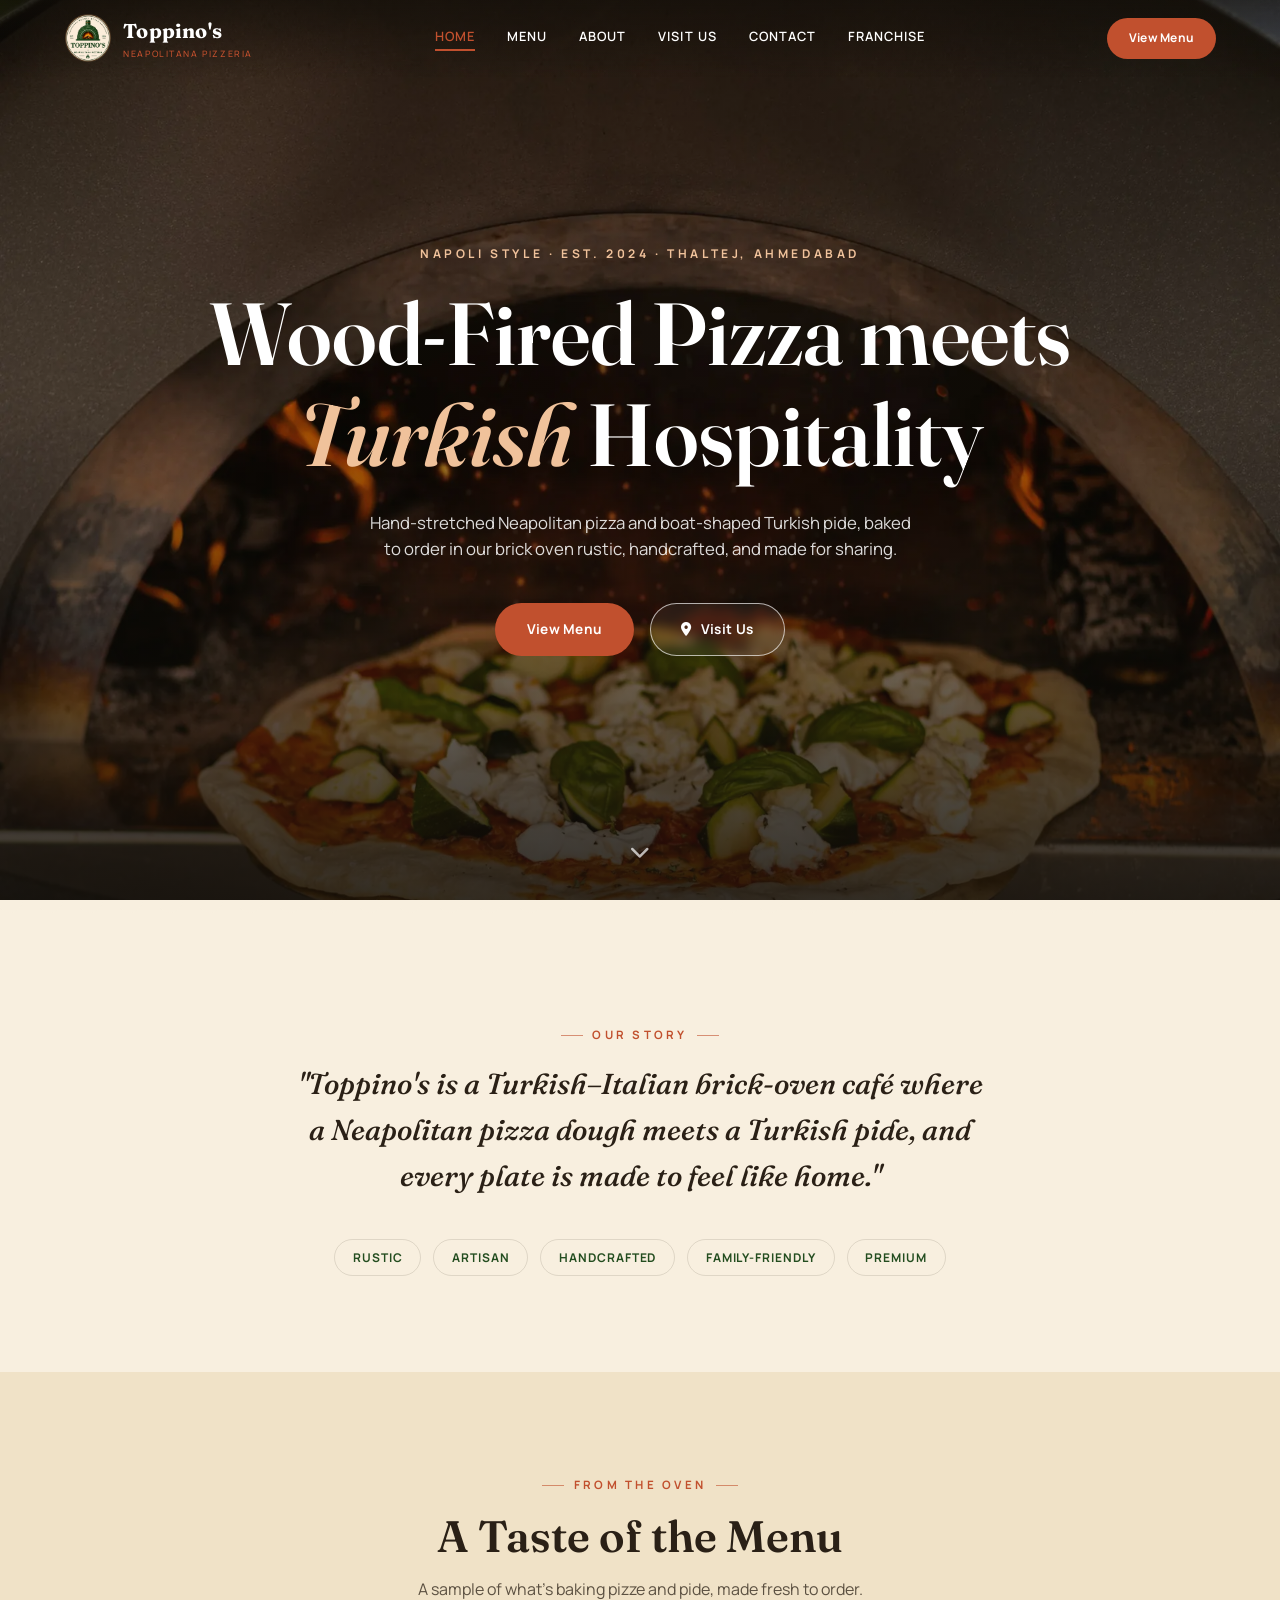
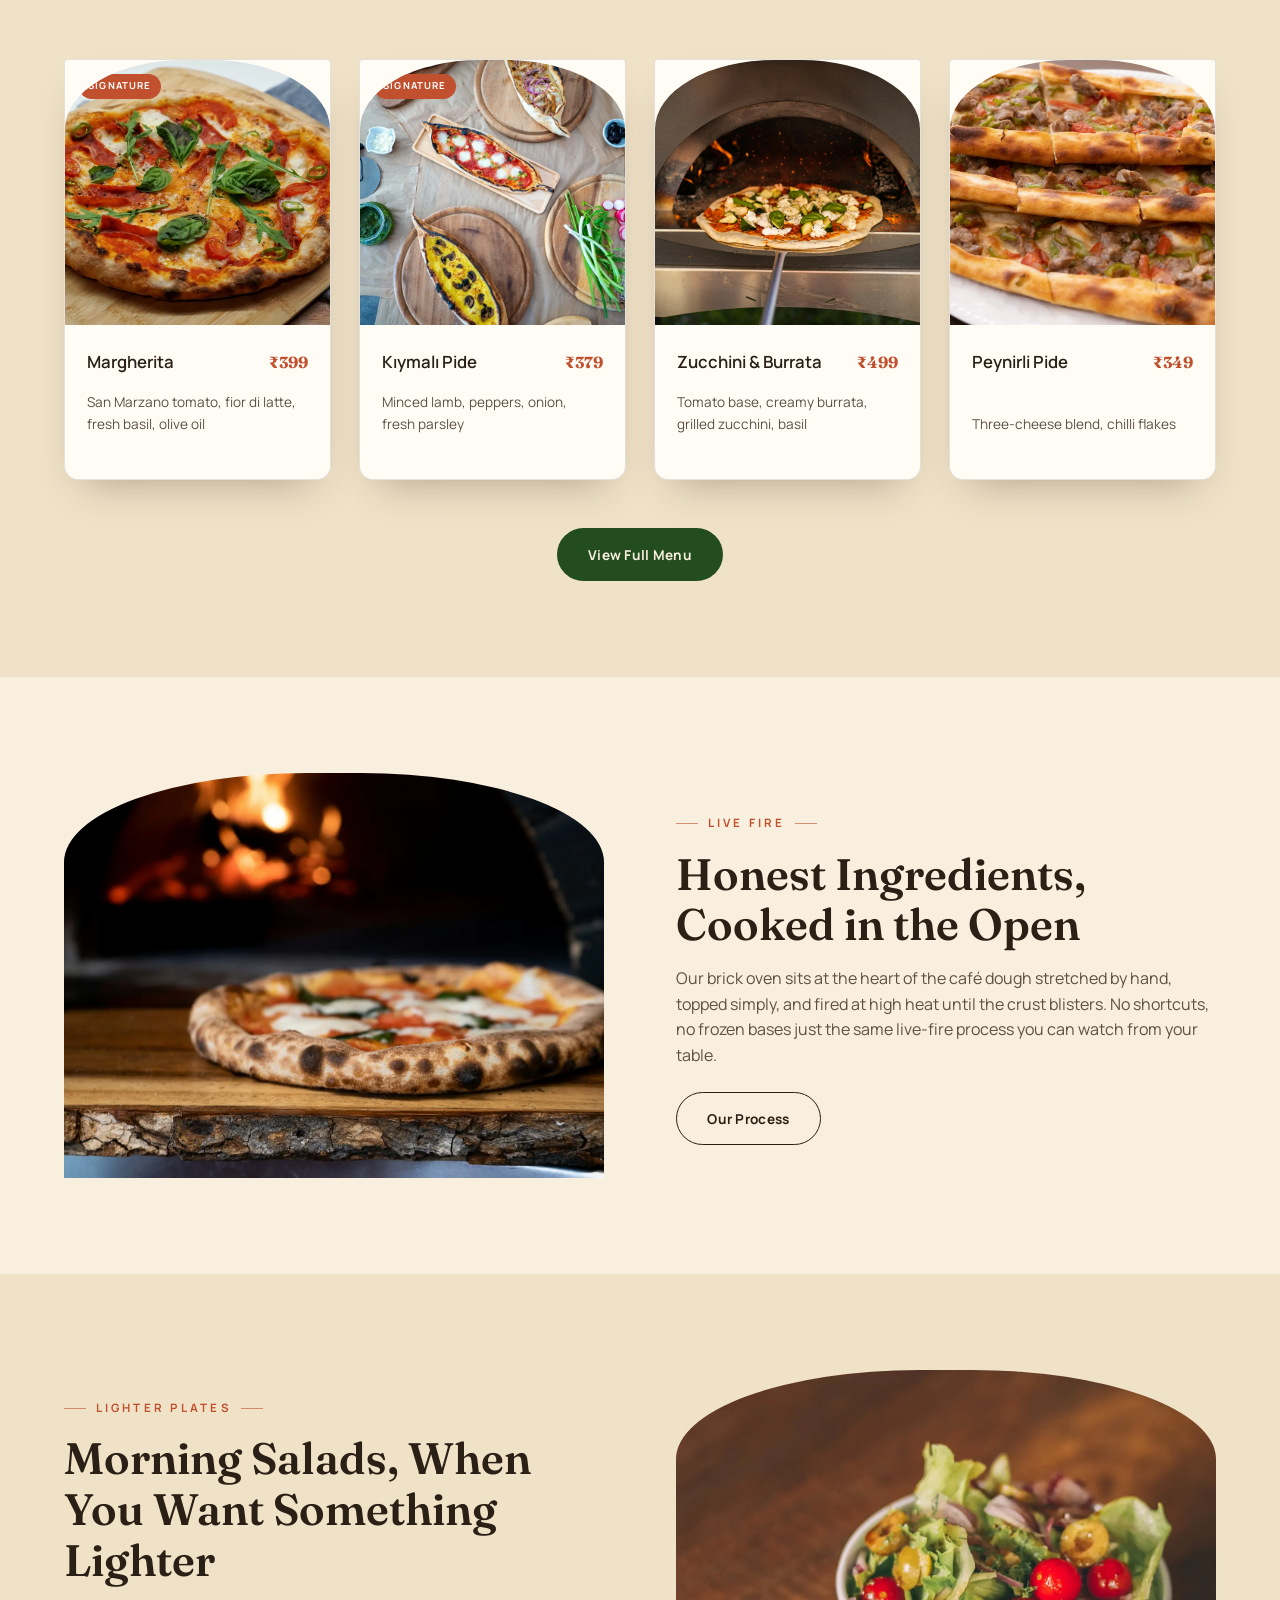
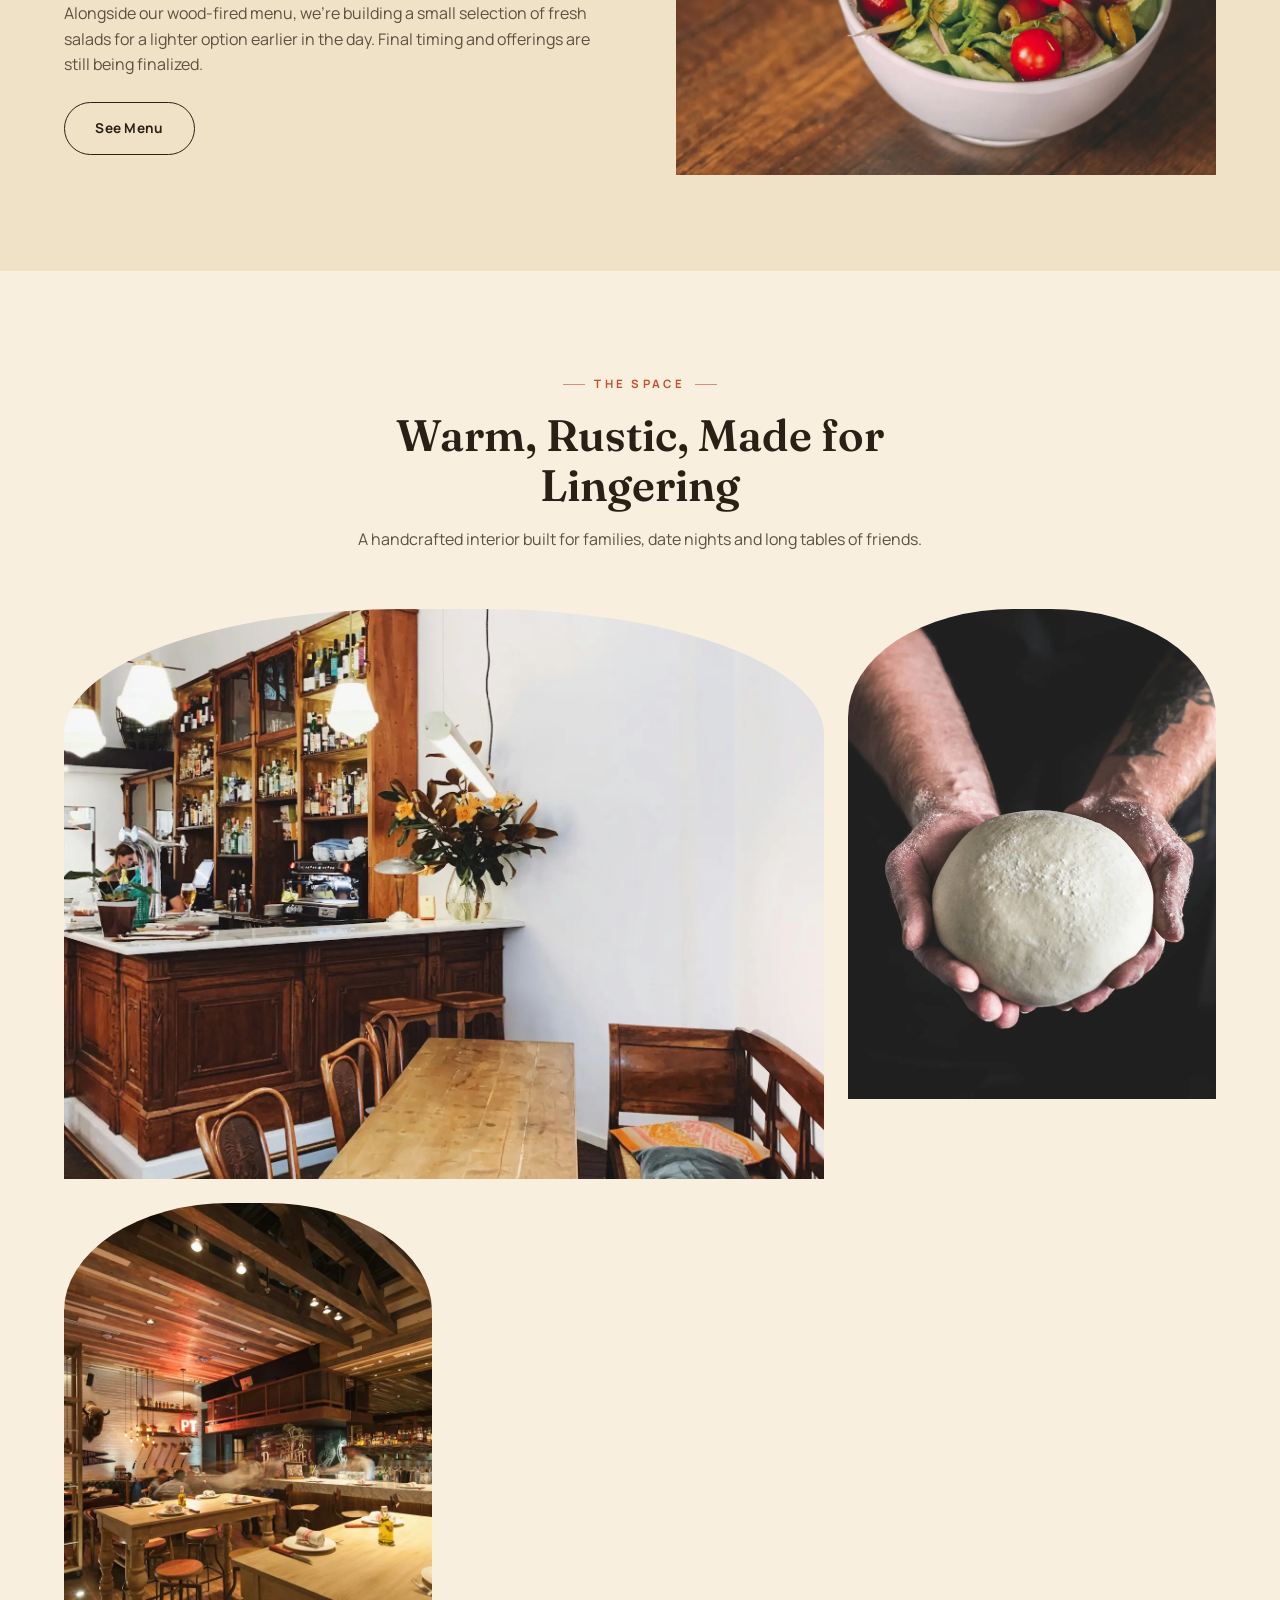
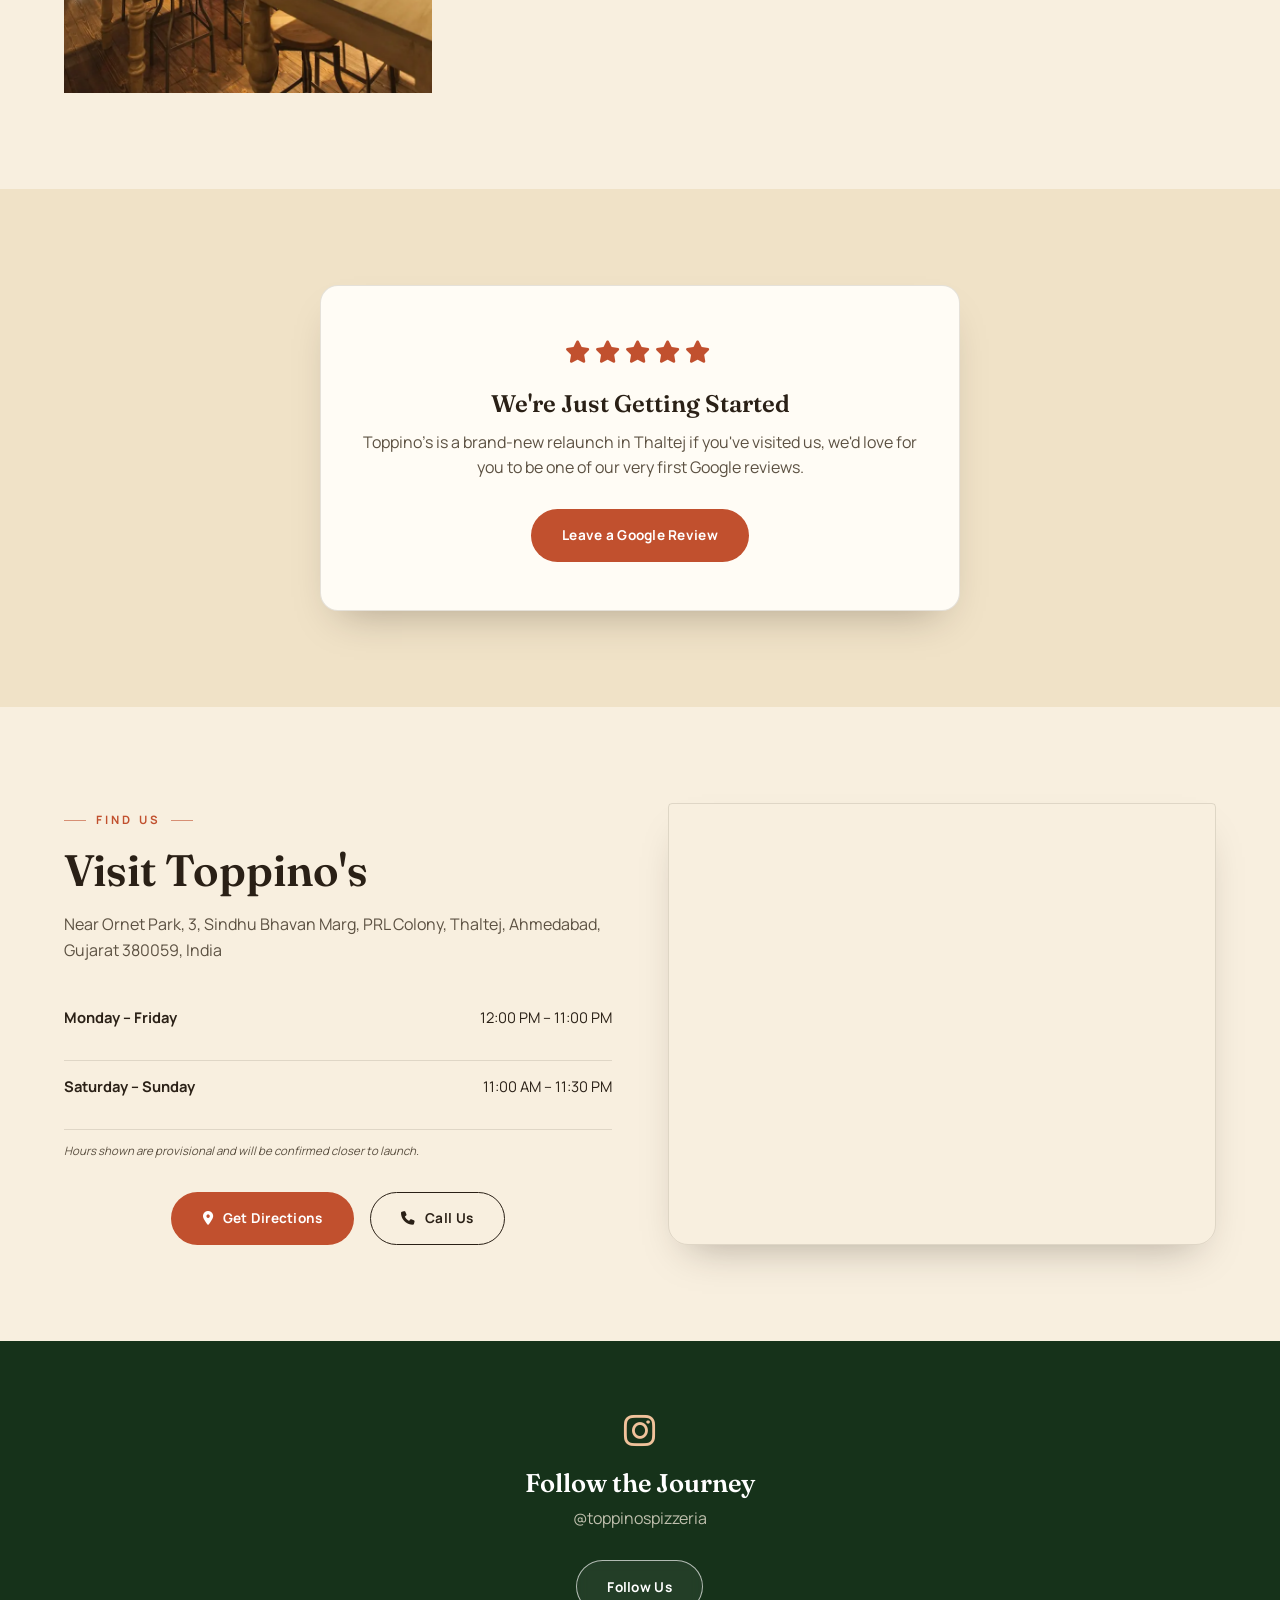
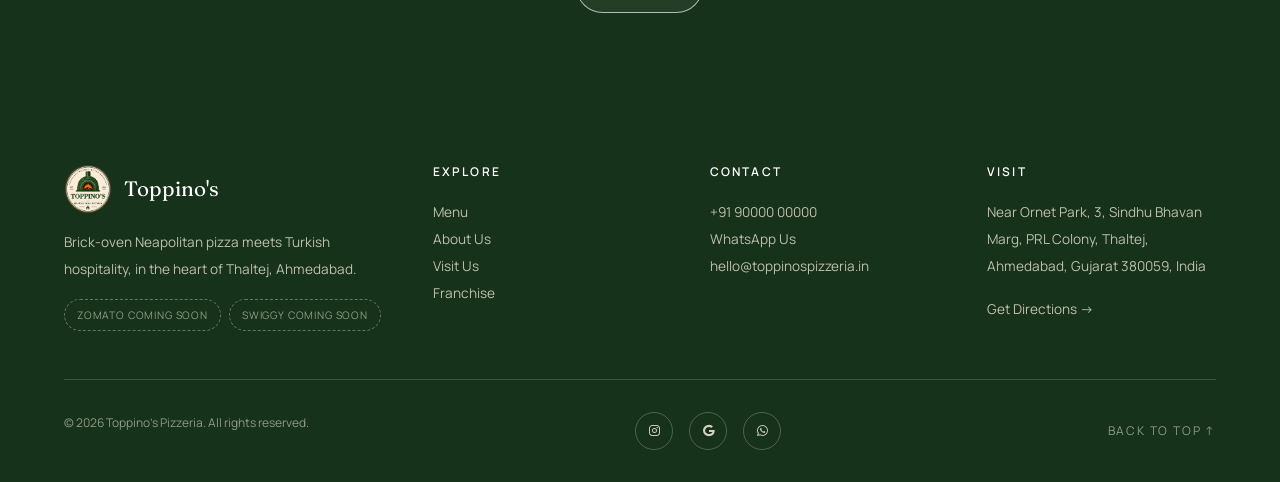
==== commit 705e4493: "Fix typos and improve text consistency across multiple HTML and JS files" ====
--- a/index.html
+++ b/index.html
@@ -97,7 +97,7 @@
         <div class="hero-content">
             <span class="hero-eyebrow">Napoli Style · Est. 2024 · Thaltej, Ahmedabad</span>
             <h1 class="hero-title">Wood-Fired Pizza meets <em>Turkish</em> Hospitality</h1>
-            <p class="hero-sub">Hand-stretched Neapolitan pizza and boat-shaped Turkish pide, baked to order in our brick oven — rustic, handcrafted, and made for sharing.</p>
+            <p class="hero-sub">Hand-stretched Neapolitan pizza and boat-shaped Turkish pide, baked to order in our brick oven  rustic, handcrafted, and made for sharing.</p>
             <div class="hero-ctas">
                 <a href="menu.html" class="btn btn-terracotta" data-track="hero_view_menu">View Menu</a>
                 <a href="#" class="btn btn-outline-cream" data-site-href="directions" target="_blank" rel="noopener" data-track="hero_directions">
@@ -113,7 +113,7 @@
     <section class="section">
         <div class="wrap positioning">
             <span class="eyebrow">Our Story</span>
-            <p>"Toppino's is a Turkish–Italian brick-oven café — where a Neapolitan pizza dough meets a Turkish pide, and every plate is made to feel like home."</p>
+            <p>"Toppino's is a Turkish–Italian brick-oven café  where a Neapolitan pizza dough meets a Turkish pide, and every plate is made to feel like home."</p>
             <div class="trait-row">
                 <span class="trait-chip">Rustic</span>
                 <span class="trait-chip">Artisan</span>
@@ -130,7 +130,7 @@
             <div class="section-head center">
                 <span class="eyebrow">From The Oven</span>
                 <h2 class="section-title">A Taste of the Menu</h2>
-                <p class="section-lede">A sample of what's baking — pizze and pide, made fresh to order.</p>
+                <p class="section-lede">A sample of what's baking  pizze and pide, made fresh to order.</p>
             </div>
             <div class="menu-preview-grid" id="menuPreviewGrid"></div>
             <div style="text-align:center; margin-top:3rem;">
@@ -150,7 +150,7 @@
             <div class="split-text">
                 <span class="eyebrow">Live Fire</span>
                 <h2 class="section-title">Honest Ingredients, Cooked in the Open</h2>
-                <p>Our brick oven sits at the heart of the café — dough stretched by hand, topped simply, and fired at high heat until the crust blisters. No shortcuts, no frozen bases — just the same live-fire process you can watch from your table.</p>
+                <p>Our brick oven sits at the heart of the café  dough stretched by hand, topped simply, and fired at high heat until the crust blisters. No shortcuts, no frozen bases  just the same live-fire process you can watch from your table.</p>
                 <a href="about.html" class="btn btn-outline-ink" data-track="home_about_link">Our Process</a>
             </div>
         </div>
@@ -189,13 +189,13 @@
         </div>
     </section>
 
-    <!-- Reviews / Social Proof (honest — no fabricated testimonials) -->
+    <!-- Reviews / Social Proof (honest  no fabricated testimonials) -->
     <section class="section alt">
         <div class="wrap">
             <div class="reviews-card fade-in">
                 <div class="reviews-stars"><i class="fa-solid fa-star"></i><i class="fa-solid fa-star"></i><i class="fa-solid fa-star"></i><i class="fa-solid fa-star"></i><i class="fa-solid fa-star"></i></div>
                 <h3>We're Just Getting Started</h3>
-                <p>Toppino's is a brand-new relaunch in Thaltej — if you've visited us, we'd love for you to be one of our very first Google reviews.</p>
+                <p>Toppino's is a brand-new relaunch in Thaltej  if you've visited us, we'd love for you to be one of our very first Google reviews.</p>
                 <a href="#" class="btn btn-terracotta" data-site-href="googleReview" target="_blank" rel="noopener" data-track="review_cta">Leave a Google Review</a>
             </div>
         </div>
@@ -243,8 +243,8 @@
                     </div>
                     <p>Brick-oven Neapolitan pizza meets Turkish hospitality, in the heart of Thaltej, Ahmedabad.</p>
                     <div class="footer-order-pills">
-                        <span class="footer-order-pill">Zomato — Coming Soon</span>
-                        <span class="footer-order-pill">Swiggy — Coming Soon</span>
+                        <span class="footer-order-pill">Zomato  Coming Soon</span>
+                        <span class="footer-order-pill">Swiggy  Coming Soon</span>
                     </div>
                 </div>
                 <div class="footer-col">
--- a/css/style.css
+++ b/css/style.css
@@ -1,5 +1,5 @@
 /* ============================================
-   TOPPINO'S PIZZERIA — DESIGN SYSTEM
+   TOPPINO'S PIZZERIA  DESIGN SYSTEM
    Warm Neapolitan/Turkish brick-oven café identity.
    Palette sampled from the real supplied logo.
    ============================================ */
@@ -284,7 +284,7 @@
 .offcanvas-social a:hover { background: var(--terracotta); border-color: var(--terracotta); }
 
 /* ============================================
-   ARCH MEDIA — signature visual motif
+   ARCH MEDIA  signature visual motif
    Rounded-top / flat-bottom frame nodding to both
    a Neapolitan oven mouth and a Turkish archway.
    ============================================ */
@@ -380,7 +380,7 @@
 .on-pine .section-lede { color: rgba(248,239,223,0.75); }
 
 /* ============================================
-   HOME — HERO
+   HOME  HERO
    ============================================ */
 
 .hero {
@@ -595,7 +595,7 @@
 }
 
 /* ============================================
-   REVIEWS / SOCIAL PROOF (honest — no fabricated quotes)
+   REVIEWS / SOCIAL PROOF (honest  no fabricated quotes)
    ============================================ */
 
 .reviews-card {
@@ -849,7 +849,7 @@
     color: var(--terracotta);
 }
 
-/* Sticky mobile action bar — for QR-scanning diners on the Menu page */
+/* Sticky mobile action bar  for QR-scanning diners on the Menu page */
 .mobile-action-bar {
     position: fixed;
     bottom: 0; left: 0; right: 0;
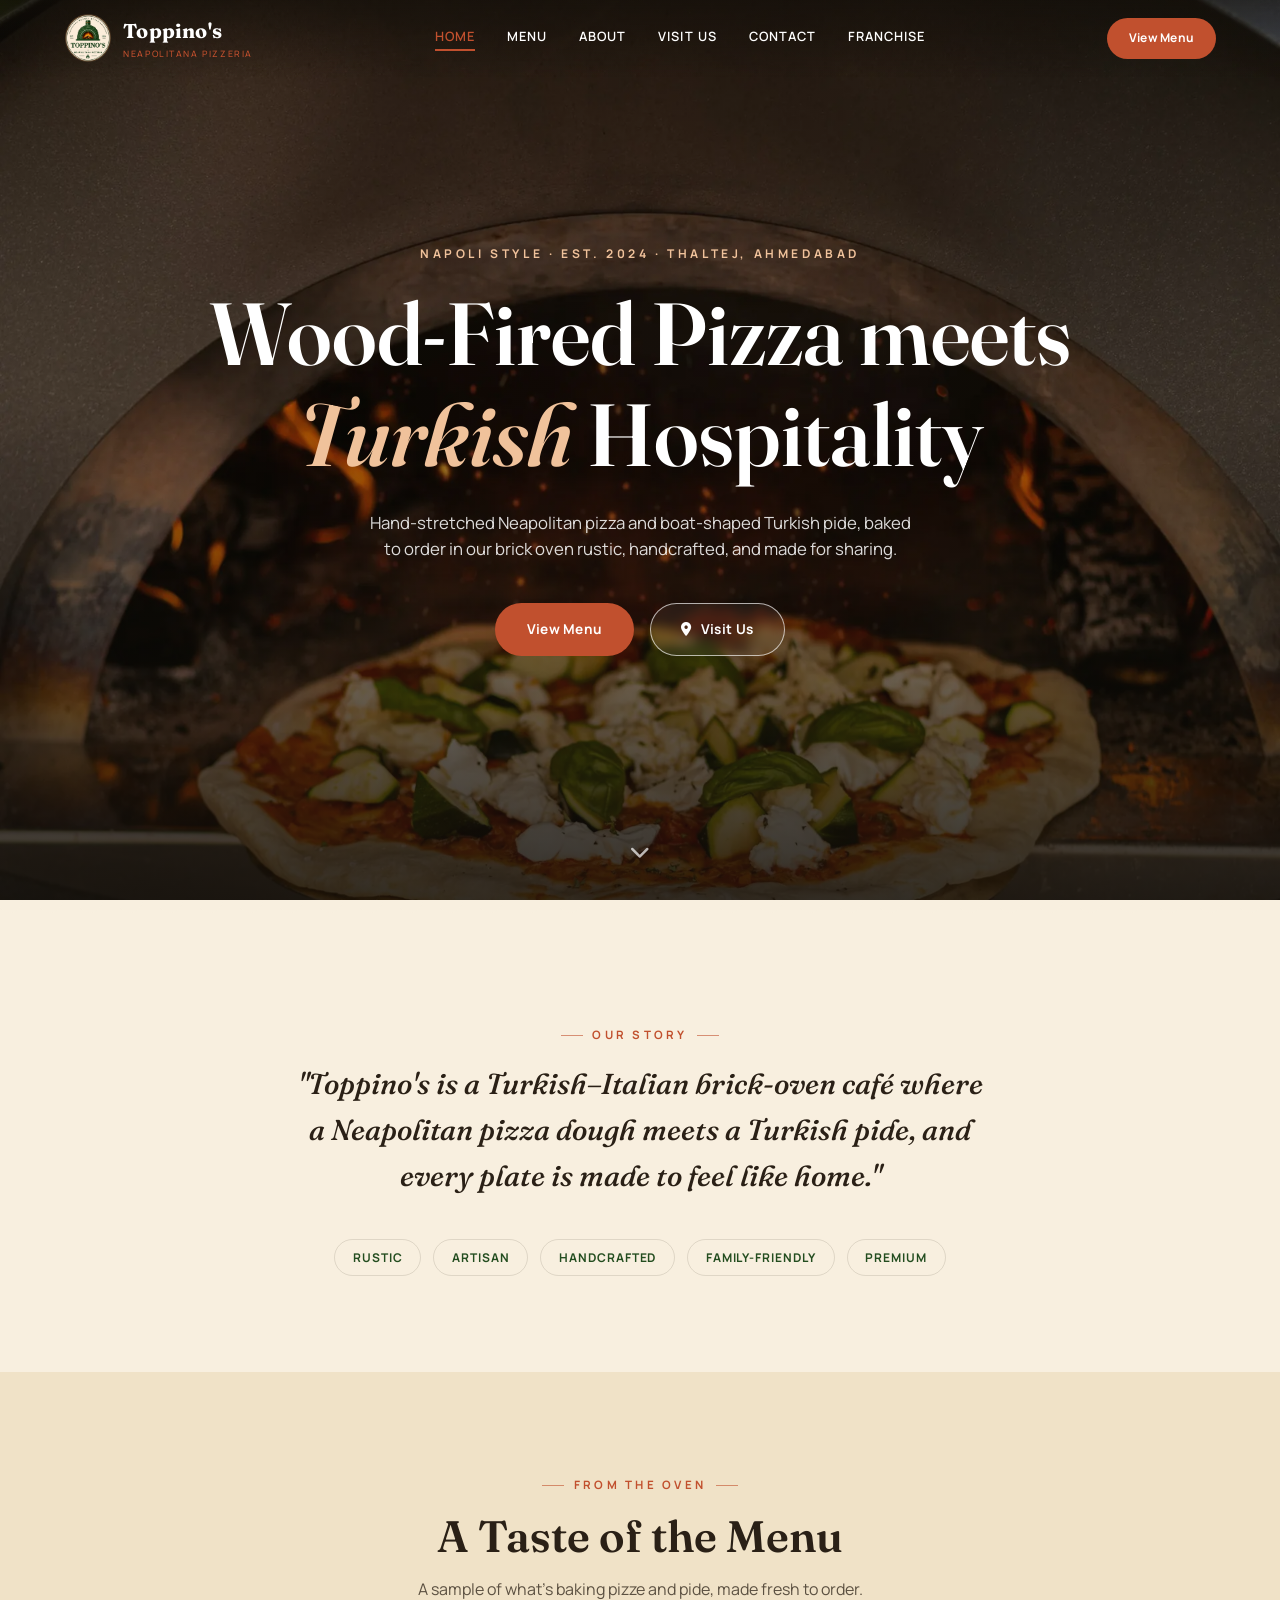
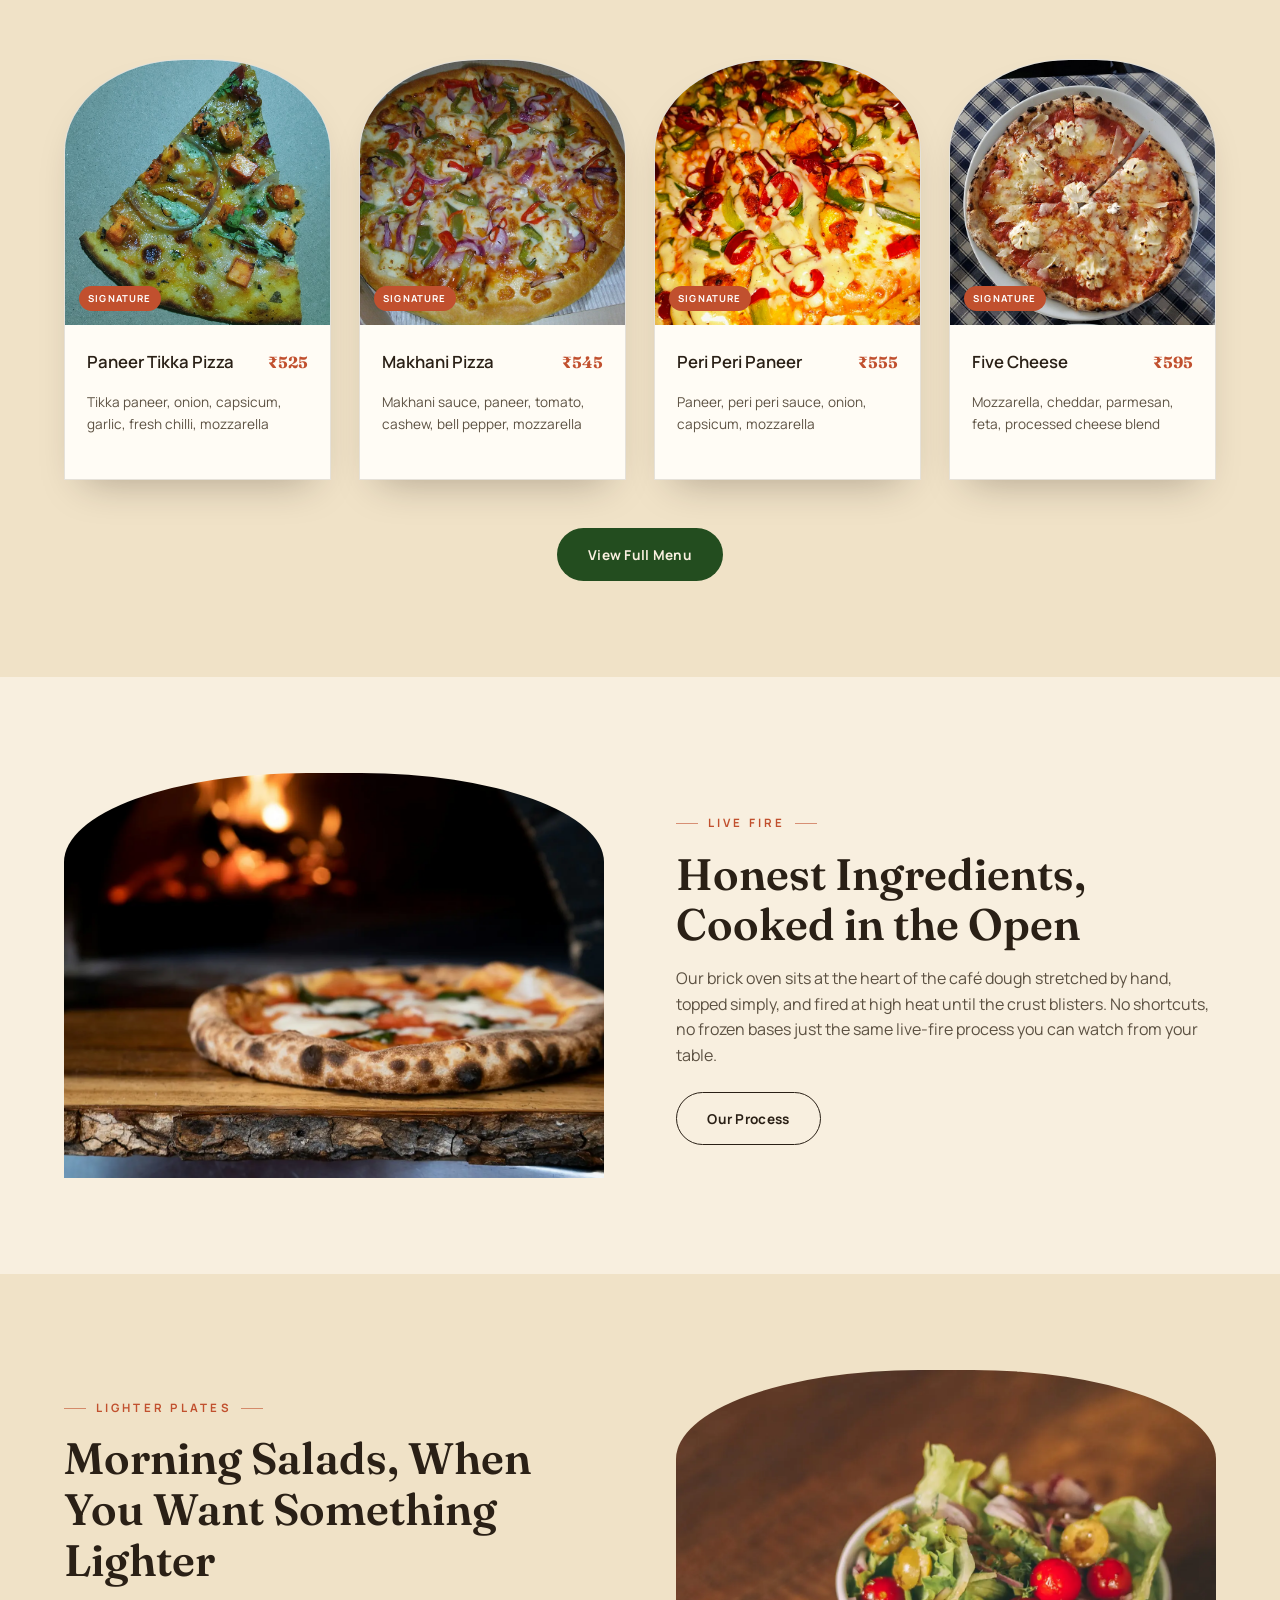
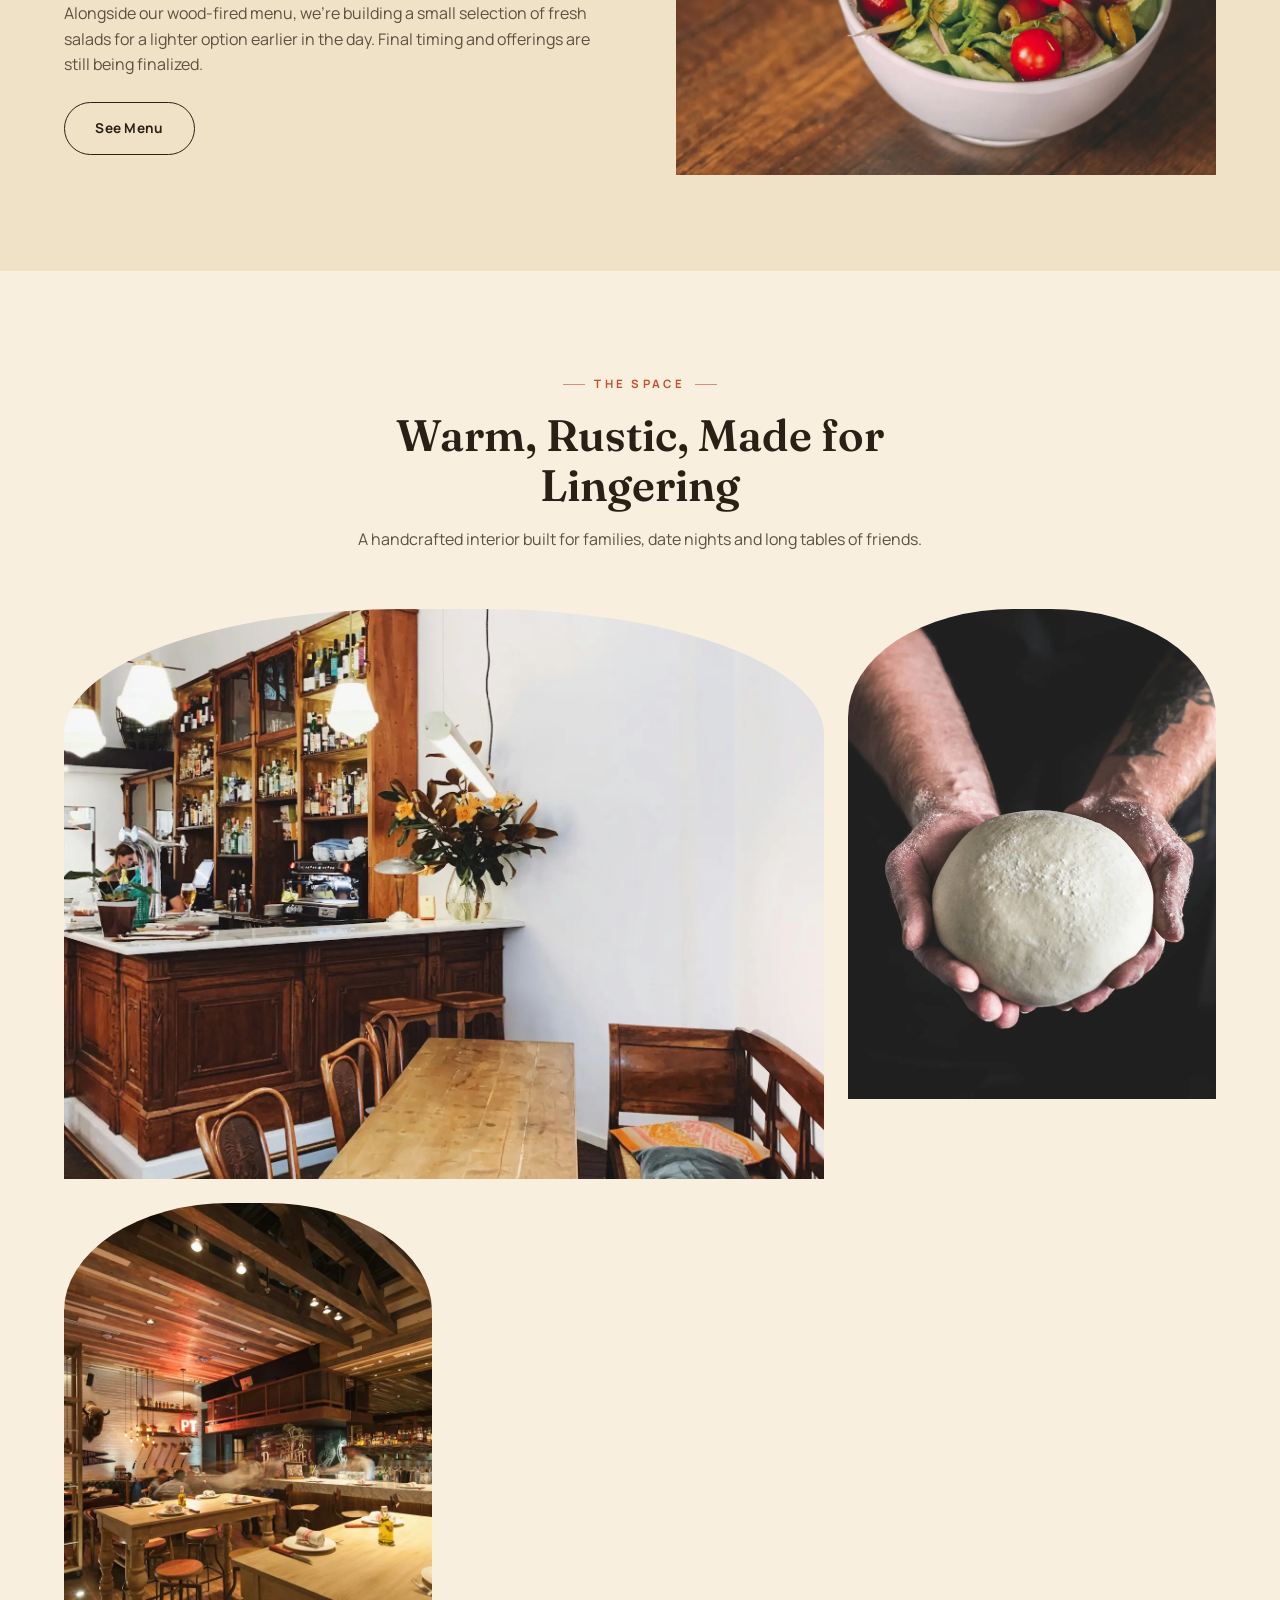
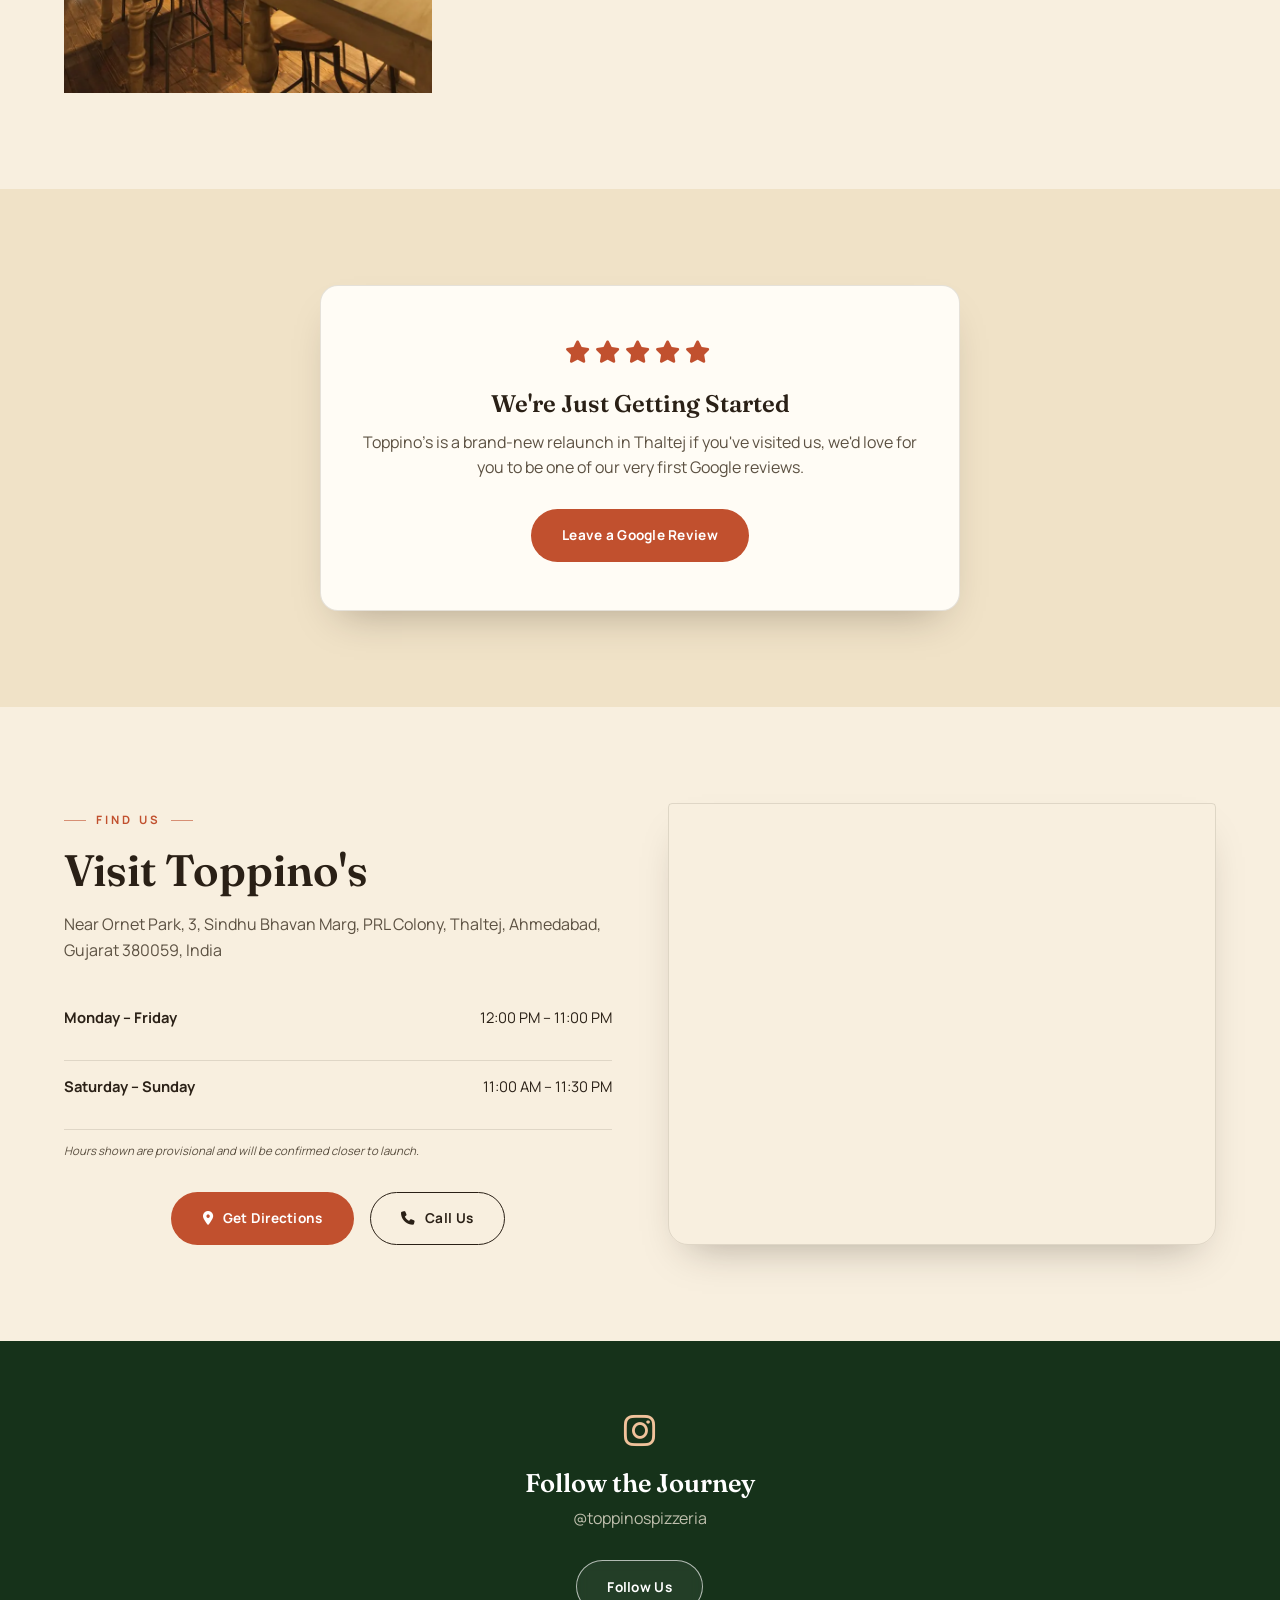
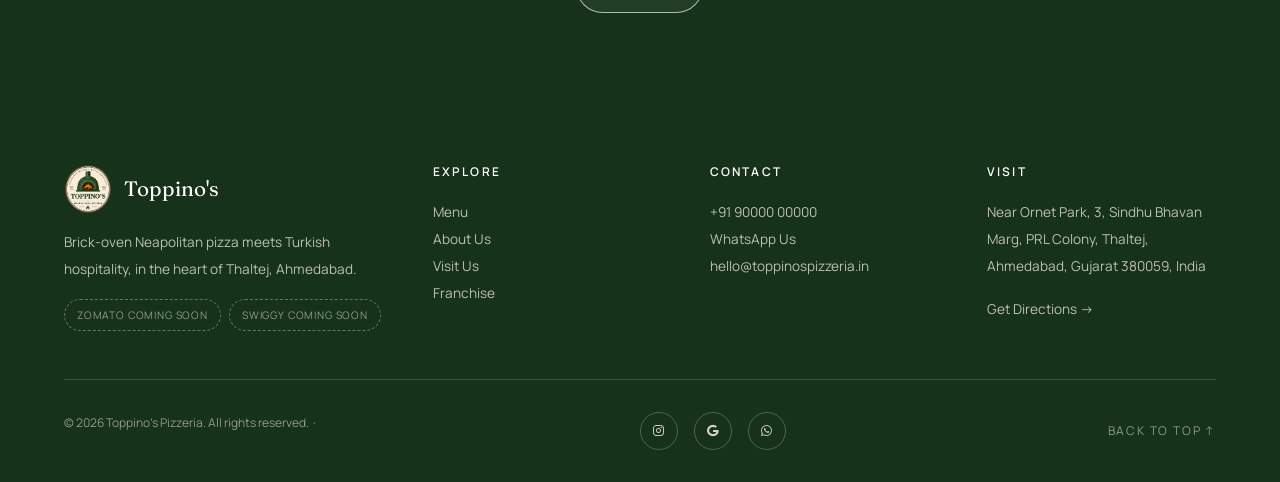
==== commit 6fb2ef8f: "Add photo credits link to footer in visit.html" ====
--- a/index.html
+++ b/index.html
@@ -267,7 +267,9 @@
                 </div>
             </div>
             <div class="footer-bottom">
-                <p>&copy; <span data-site-year></span> Toppino's Pizzeria. All rights reserved.</p>
+                <p>&copy; <span data-site-year></span> Toppino's Pizzeria. All rights reserved. &nbsp;&middot;&nbsp; 
+                    <!-- <a href="credits.html" style="color:inherit;text-decoration:underline;">Photo Credits</a> -->
+                </p>
                 <div class="footer-social">
                     <a href="#" data-site-href="instagram" target="_blank" rel="noopener" aria-label="Instagram"><i class="fa-brands fa-instagram"></i></a>
                     <a href="#" data-site-href="googleReview" target="_blank" rel="noopener" aria-label="Google Reviews"><i class="fa-brands fa-google"></i></a>
--- a/css/style.css
+++ b/css/style.css
@@ -506,7 +506,7 @@
 .dish-card {
     background: var(--cream-card);
     border: 1px solid var(--line);
-    border-radius: 4px 4px 14px 14px;
+    border-radius:45% 45% 0 0 / 22% 22% 0 0;
     overflow: hidden;
     box-shadow: var(--shadow);
     display: flex;
@@ -550,7 +550,7 @@
 }
 .dish-signature-tag {
     position: absolute;
-    top: 0.85rem; left: 0.85rem;
+    bottom: 0.85rem; left: 0.85rem;
     background: var(--terracotta);
     color: #fff;
     font-size: 0.6rem;
@@ -816,37 +816,65 @@
 .menu-item-card {
     position: relative;
     display: flex;
-    gap: 1.1rem;
+    flex-direction: column;
     background: var(--cream-card);
     border: 1px solid var(--line);
-    border-radius: 14px;
-    padding: 1rem;
-    box-shadow: var(--shadow);
-}
-.menu-item-card img {
-    width: 5.5rem; height: 5.5rem;
-    border-radius: 45% 45% 12% 12%;
-    object-fit: cover;
-    flex-shrink: 0;
-}
-.menu-item-info { flex: 1; min-width: 0; }
+    border-radius: 4px 4px 14px 14px;
+    overflow: hidden;
+    /* box-shadow: var(--shadow); */
+    transition: transform 0.3s ease;
+    border-radius: 45% 45% 0 0 / 22% 22% 0 0;
+}
+.menu-item-card:hover { transform: translateY(-4px); }
+.menu-item-card .arch-media { border-radius: 45% 45% 0 0 / 22% 22% 0 0; }
+.menu-item-info { flex: 1; min-width: 0; padding: 1.1rem 1.25rem 1.4rem; }
 .menu-item-line {
     display: flex;
     align-items: baseline;
     gap: 0.5rem;
 }
-.menu-item-line .name { font-weight: 700; font-size: 0.95rem; }
+.menu-item-line .name { font-weight: 700; font-size: 1rem; }
 .menu-item-line .leader { flex: 1; border-bottom: 1px dotted var(--line); transform: translateY(-3px); }
 .menu-item-line .price { color: var(--terracotta); font-weight: 700; font-family: 'Fraunces', serif; white-space: nowrap; }
-.menu-item-desc { font-size: 0.8rem; color: var(--ink-soft); margin-top: 0.35rem; }
-.menu-item-sig {
-    display: inline-block;
-    margin-top: 0.4rem;
-    font-size: 0.6rem;
+.menu-item-desc { font-size: 0.82rem; color: var(--ink-soft); margin-top: 0.4rem; line-height: 1.45; }
+
+.credits-list { margin-top: 2rem; }
+.credit-group { margin-bottom: 2.25rem; }
+.credit-group h3 {
+    font-family: 'Fraunces', serif;
+    font-size: 1.1rem;
+    margin-bottom: 0.75rem;
+    color: var(--pine-dark);
+}
+.credit-row {
+    display: flex;
+    justify-content: space-between;
+    align-items: baseline;
+    gap: 1rem;
+    padding: 0.5rem 0;
+    border-bottom: 1px dashed var(--line);
+    font-size: 0.85rem;
+    flex-wrap: wrap;
+}
+.credit-row:last-child { border-bottom: none; }
+.credit-dish { font-weight: 600; }
+.credit-info { color: var(--ink-soft); }
+.credit-info a { color: var(--terracotta); }
+
+.menu-item-jain {
+    display: inline-flex;
+    align-items: center;
+    justify-content: center;
+    width: 0.95rem;
+    height: 0.95rem;
+    margin-left: 0.4rem;
+    border: 1px solid var(--pine);
+    color: var(--pine);
+    font-size: 0.55rem;
     font-weight: 700;
-    text-transform: uppercase;
-    letter-spacing: 0.1em;
-    color: var(--terracotta);
+    border-radius: 2px;
+    vertical-align: middle;
+    transform: translateY(-1px);
 }
 
 /* Sticky mobile action bar  for QR-scanning diners on the Menu page */
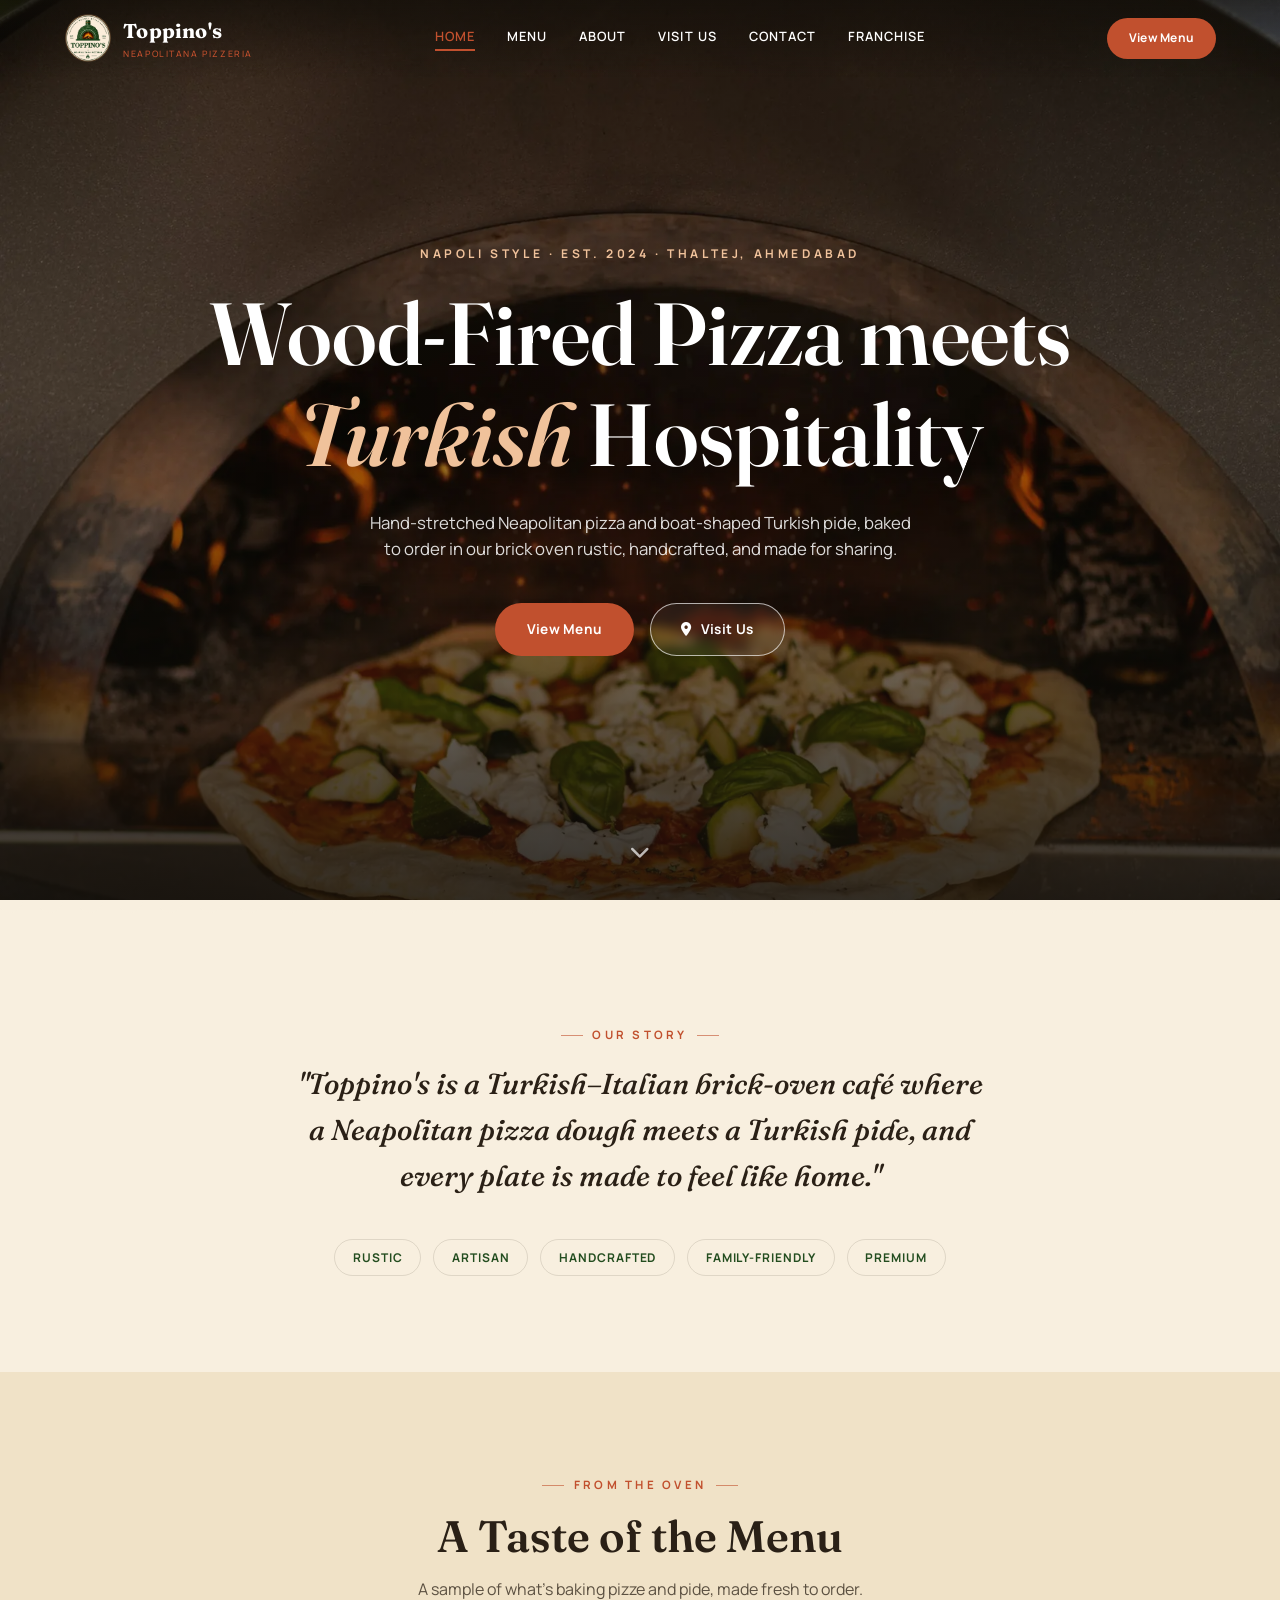
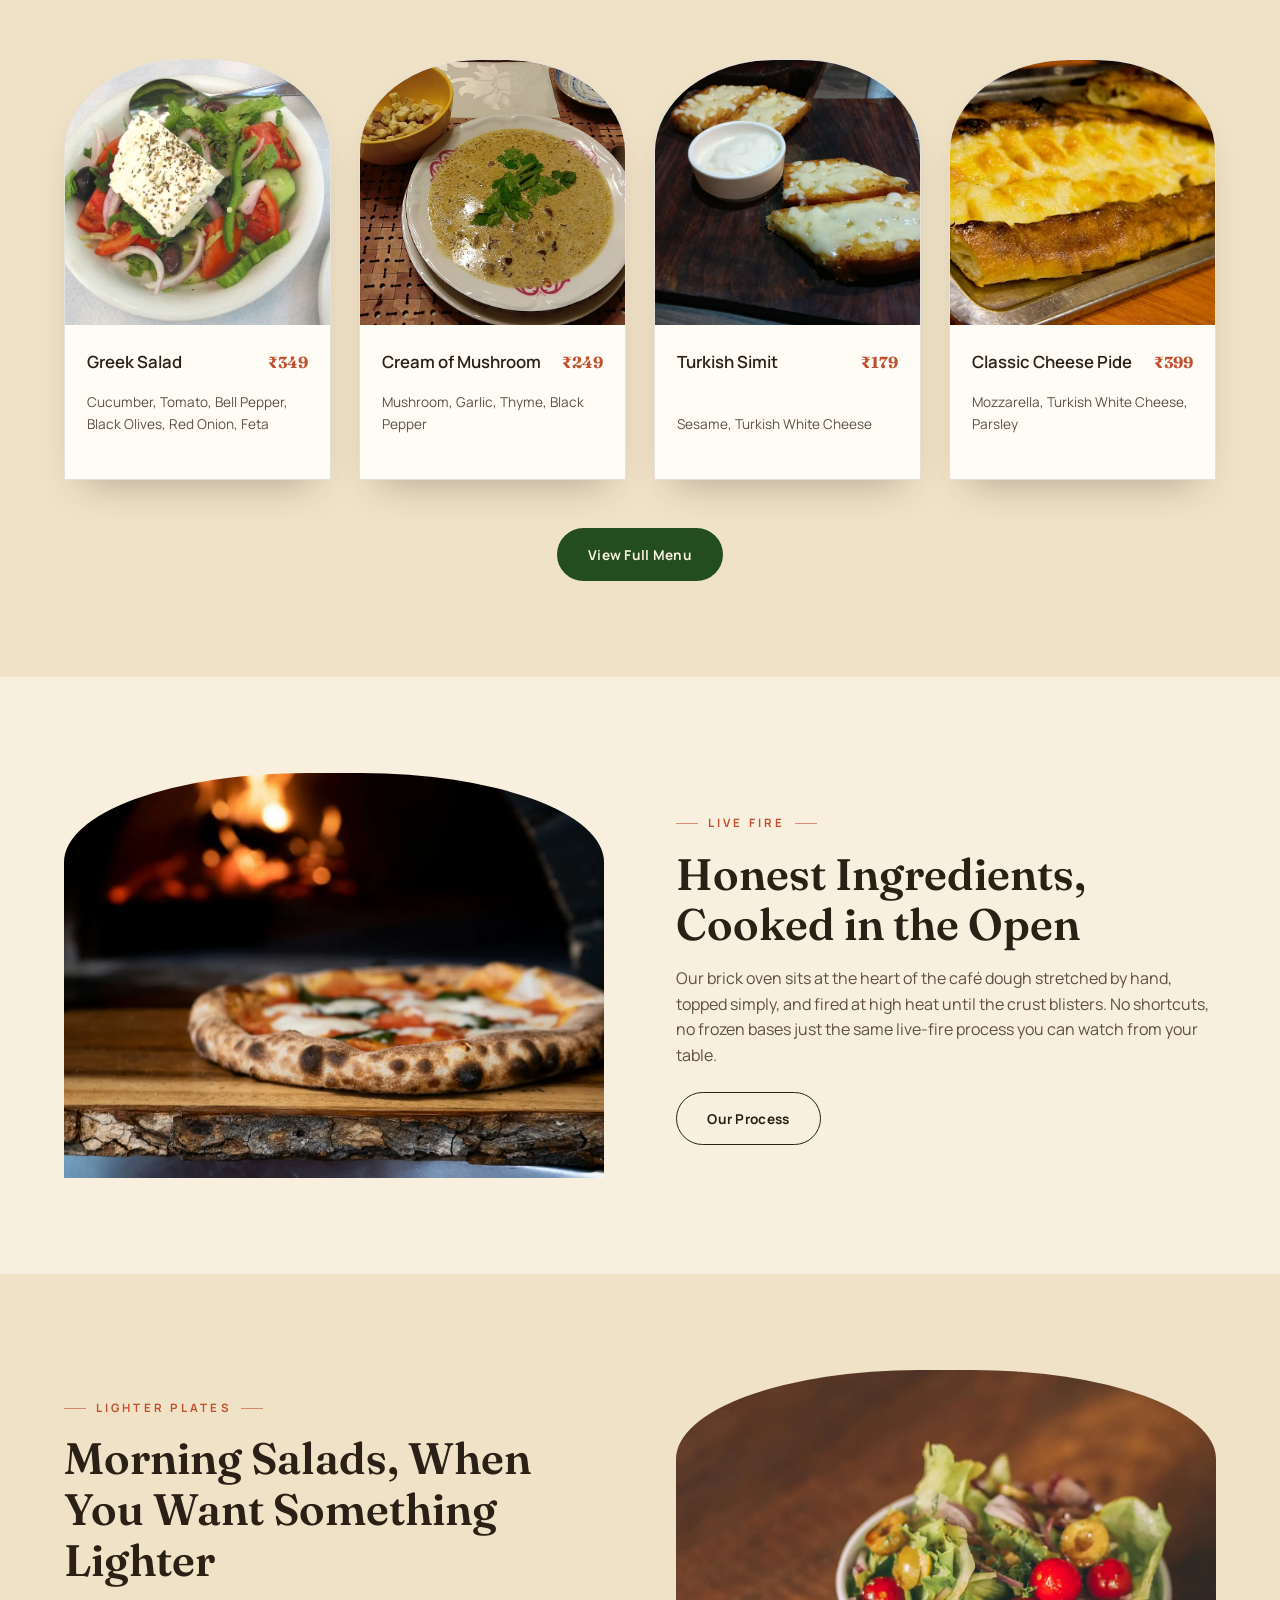
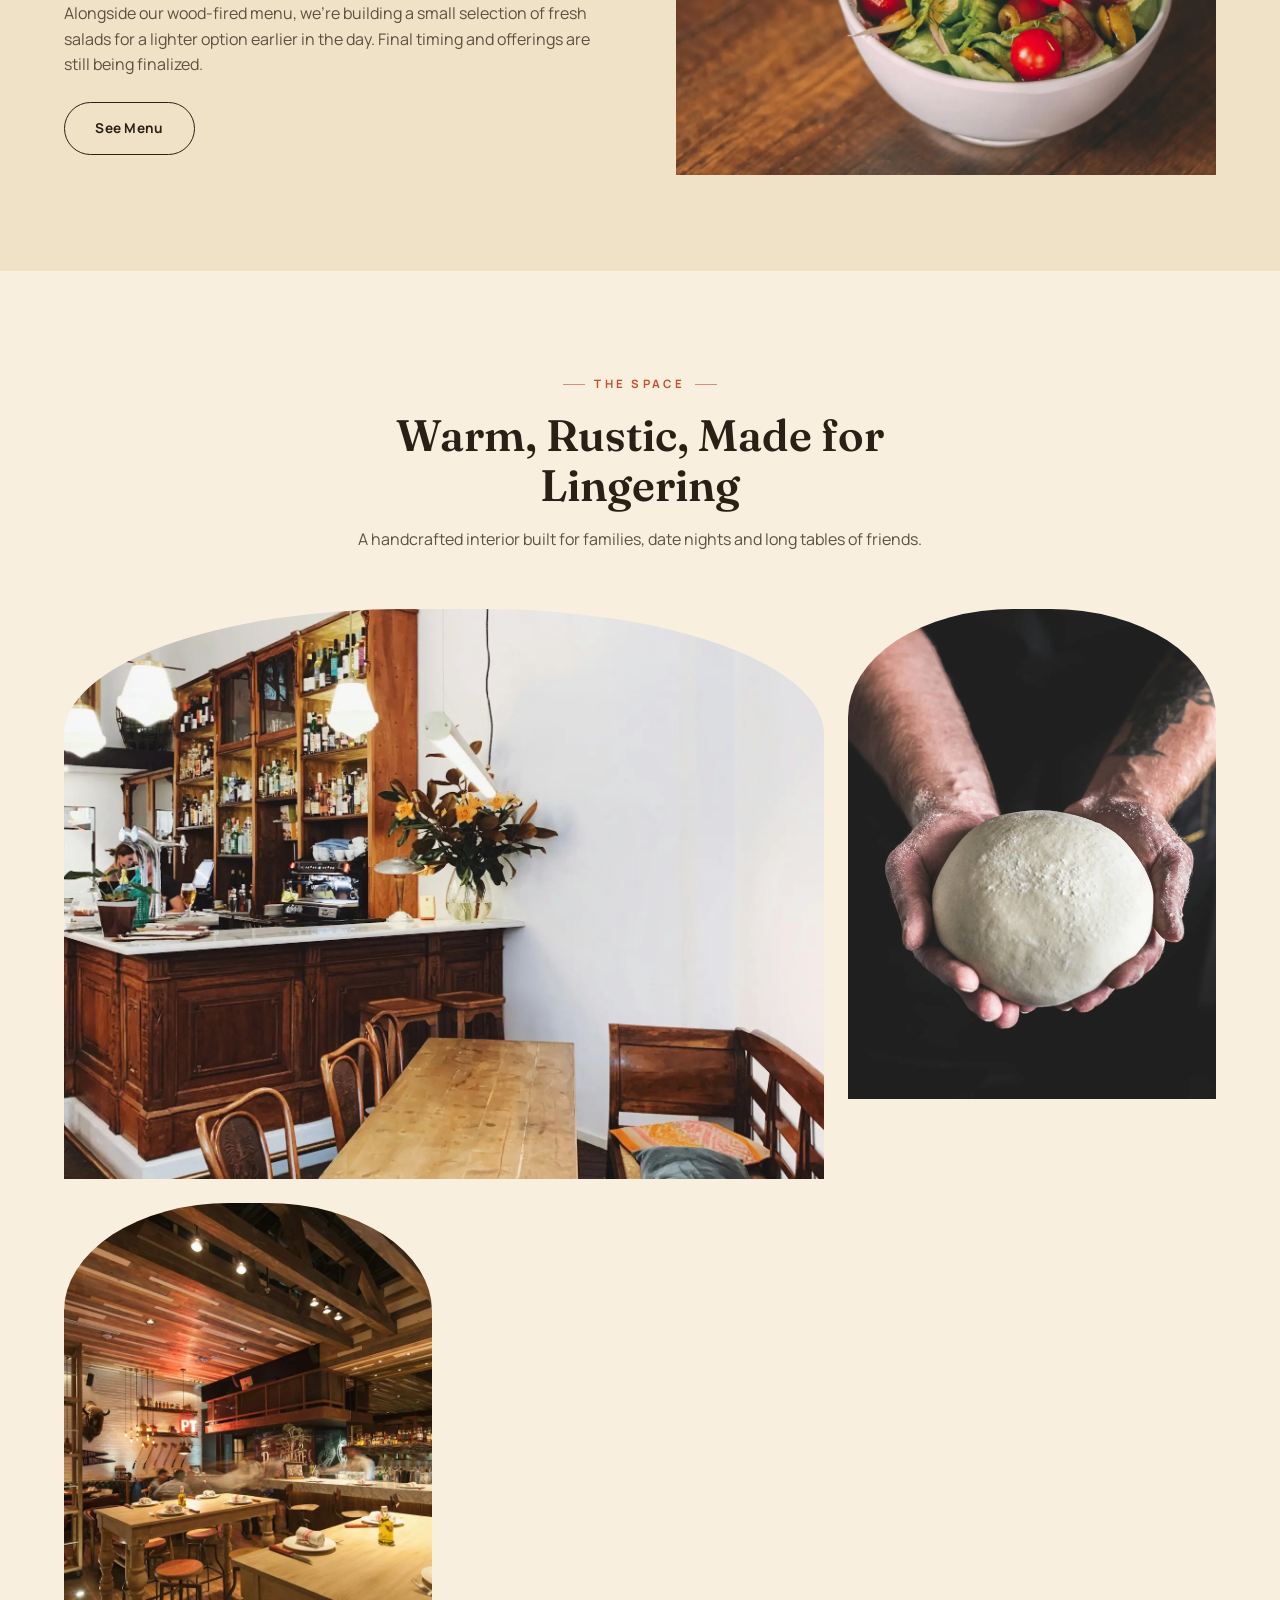
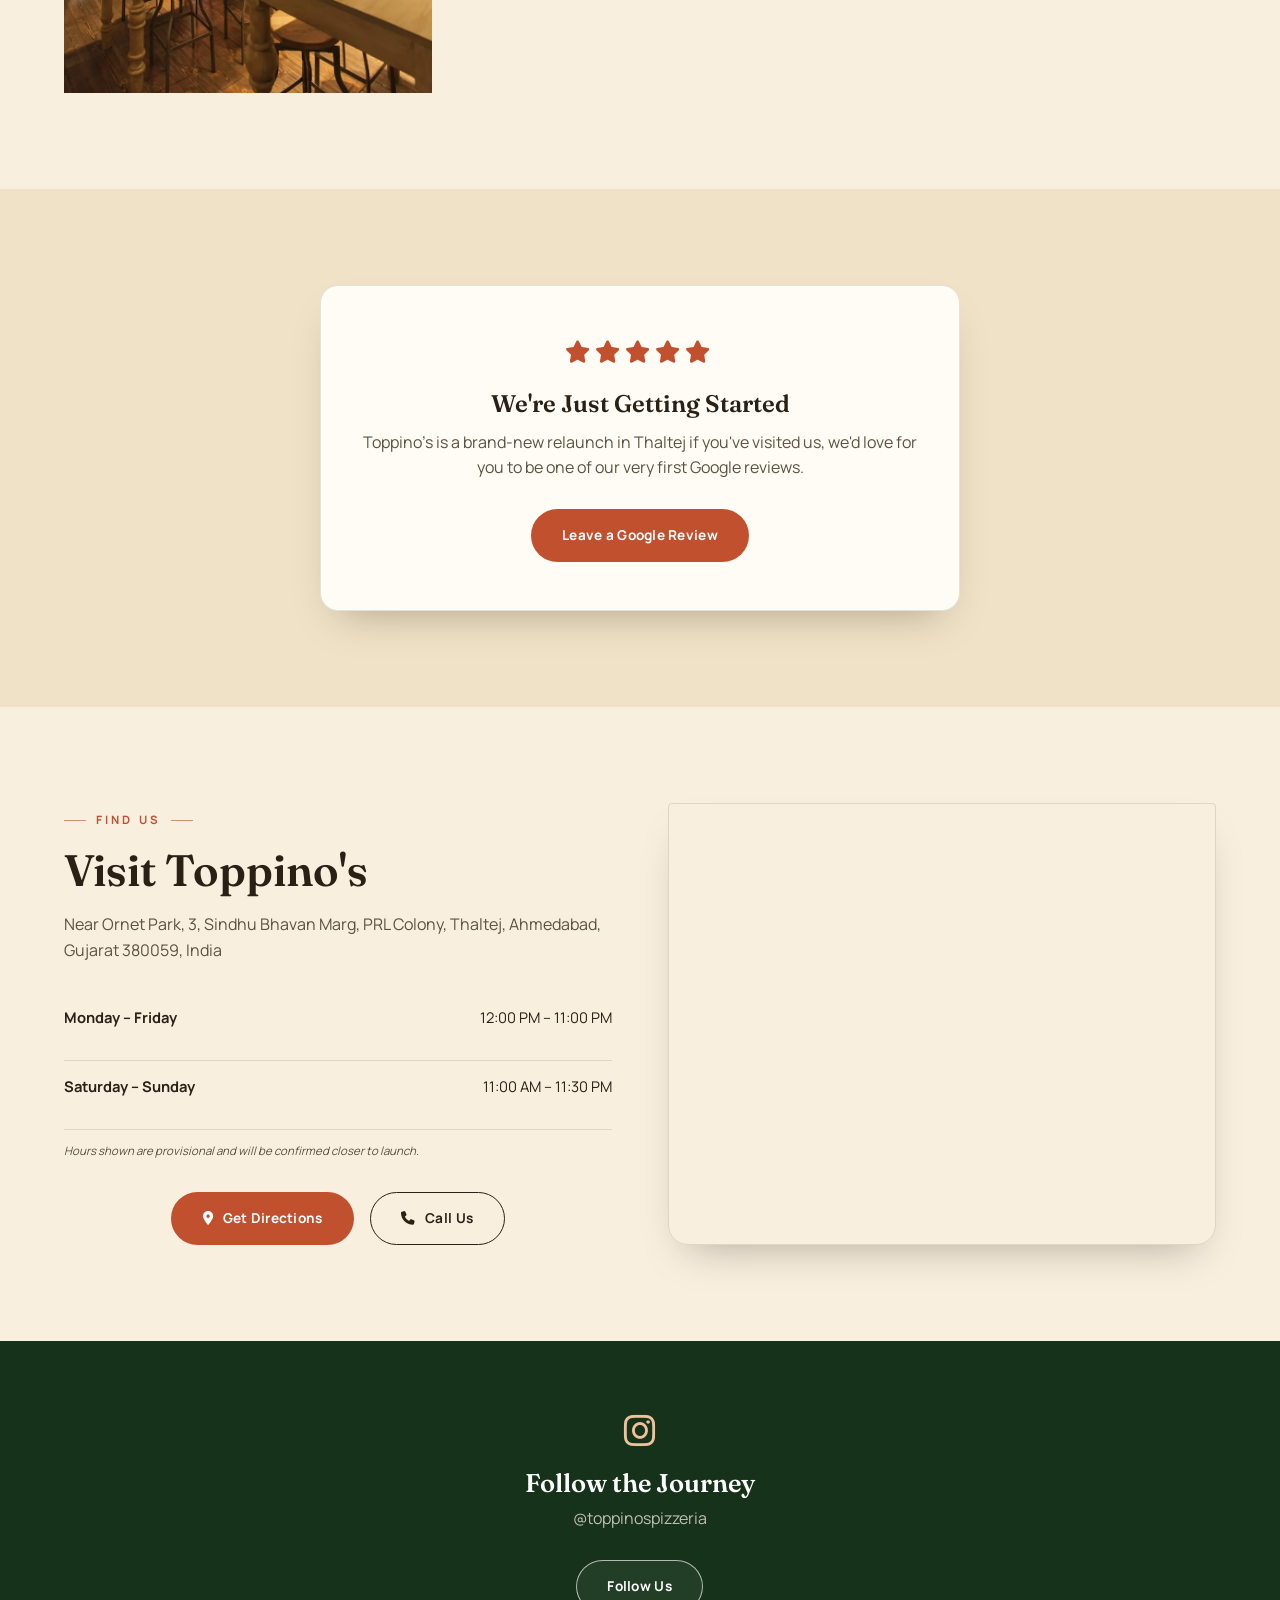
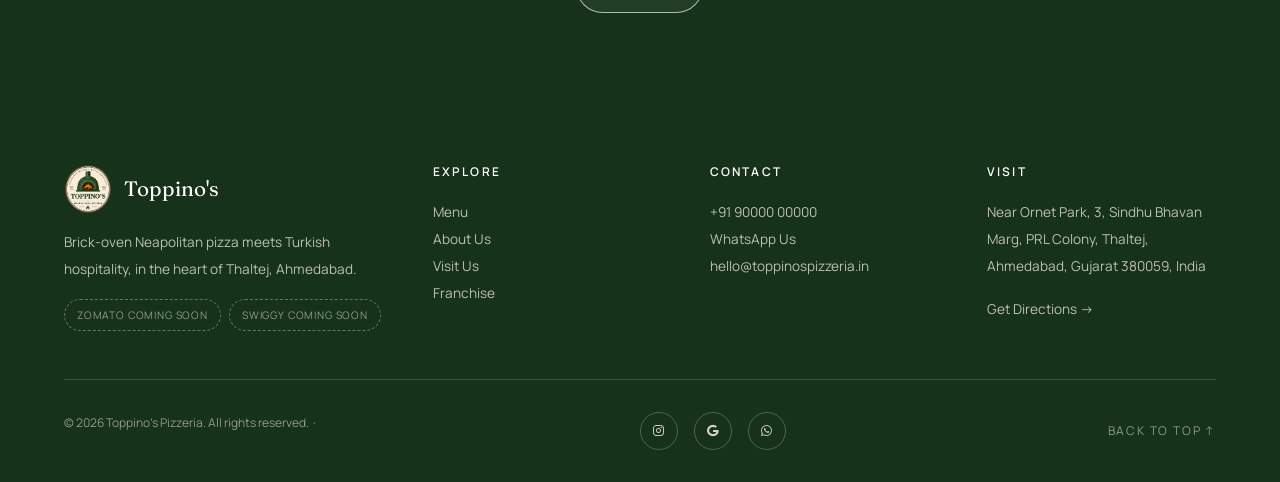
==== commit 491d6443: "fix: correct street address spacing in schema markup for Thaltej location" ====
--- a/index.html
+++ b/index.html
@@ -32,7 +32,7 @@
         "priceRange": "₹₹",
         "address": {
             "@type": "PostalAddress",
-            "streetAddress": "Near Ornet Park, 3, Sindhu Bhavan Marg, PRL Colony, Thaltej",
+            "streetAddress": "Near Ornet Park, 3,Sindhu Bhavan Marg, PRL Colony, Thaltej",
             "addressLocality": "Ahmedabad",
             "addressRegion": "Gujarat",
             "postalCode": "380059",
--- a/css/style.css
+++ b/css/style.css
@@ -253,8 +253,11 @@
 
 .offcanvas {
     background: var(--pine-deep-bg);
-    width: 300px;
     color: var(--cream);
+}
+/* id selector needed to outrank Bootstrap's .offcanvas.offcanvas-end width rule */
+#offcanvasMenu {
+    width: 80vw;
 }
 .offcanvas .btn-close { filter: invert(1) brightness(2); }
 
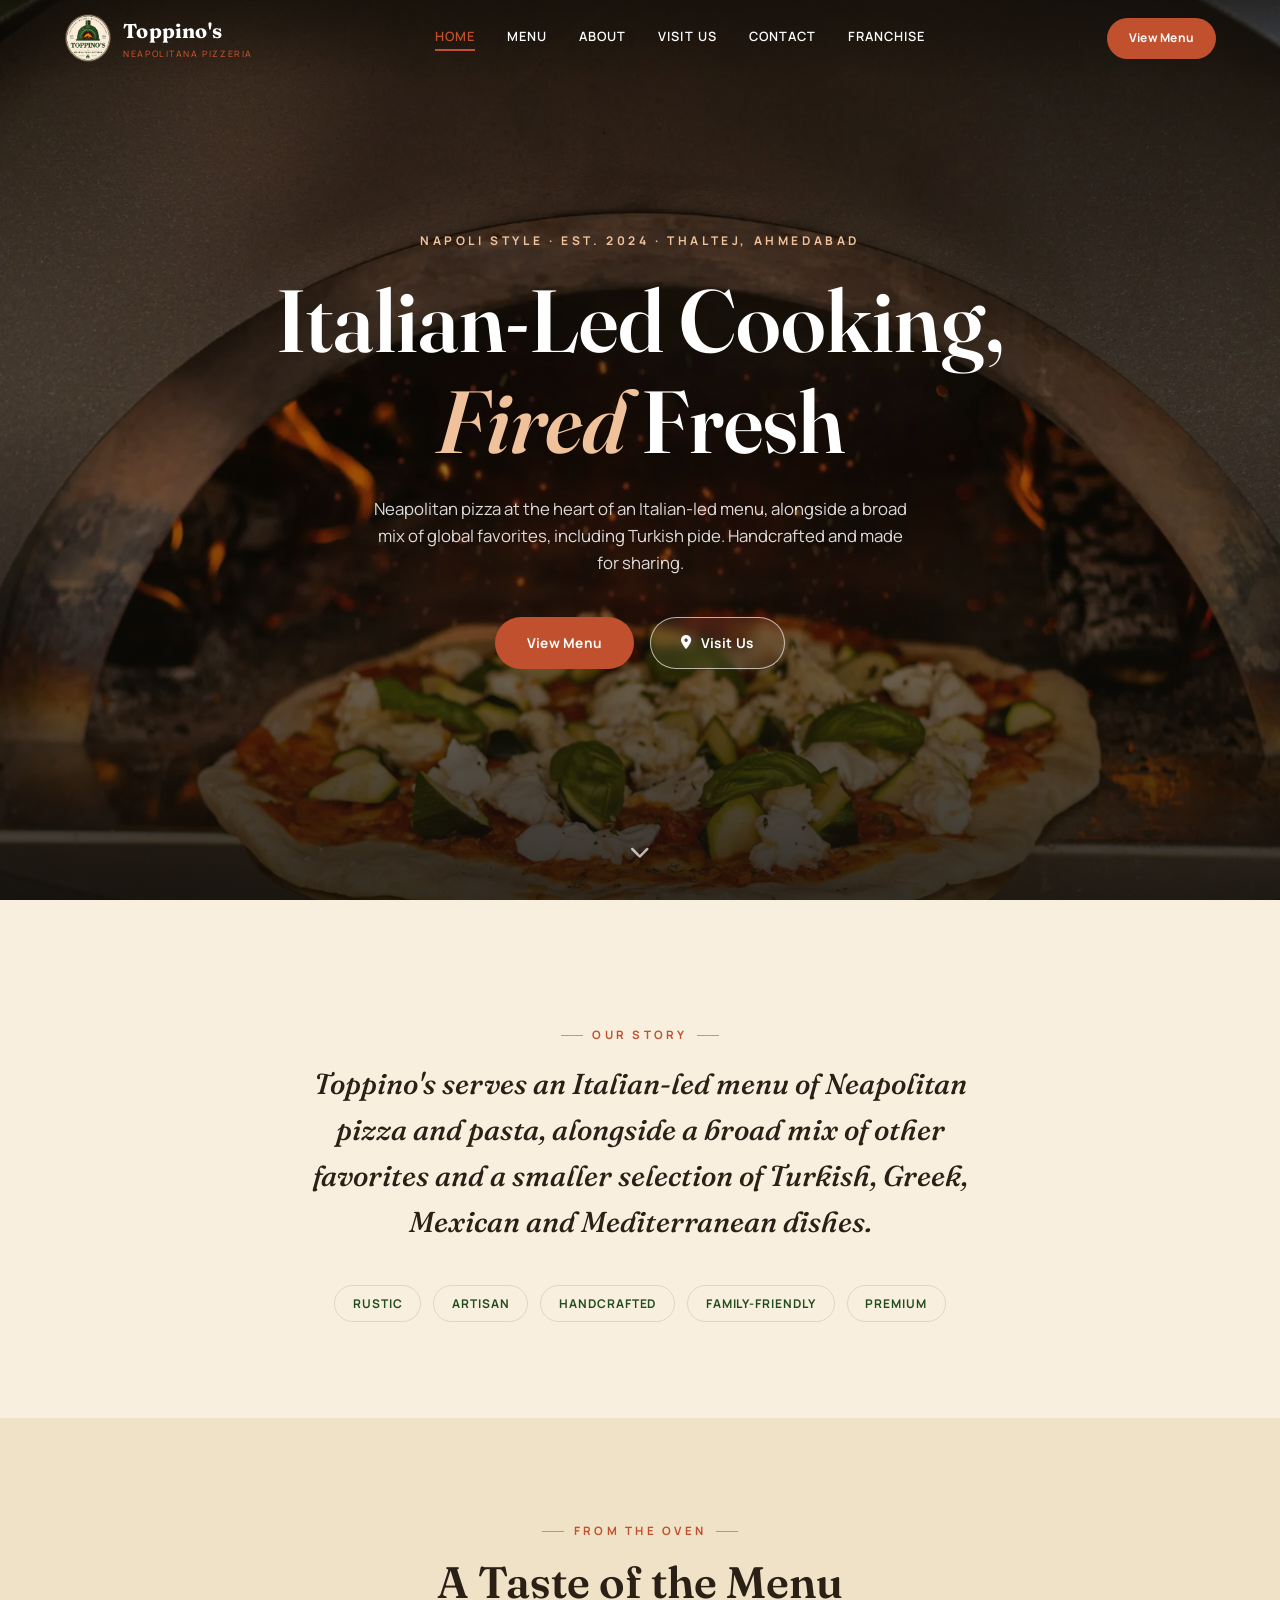
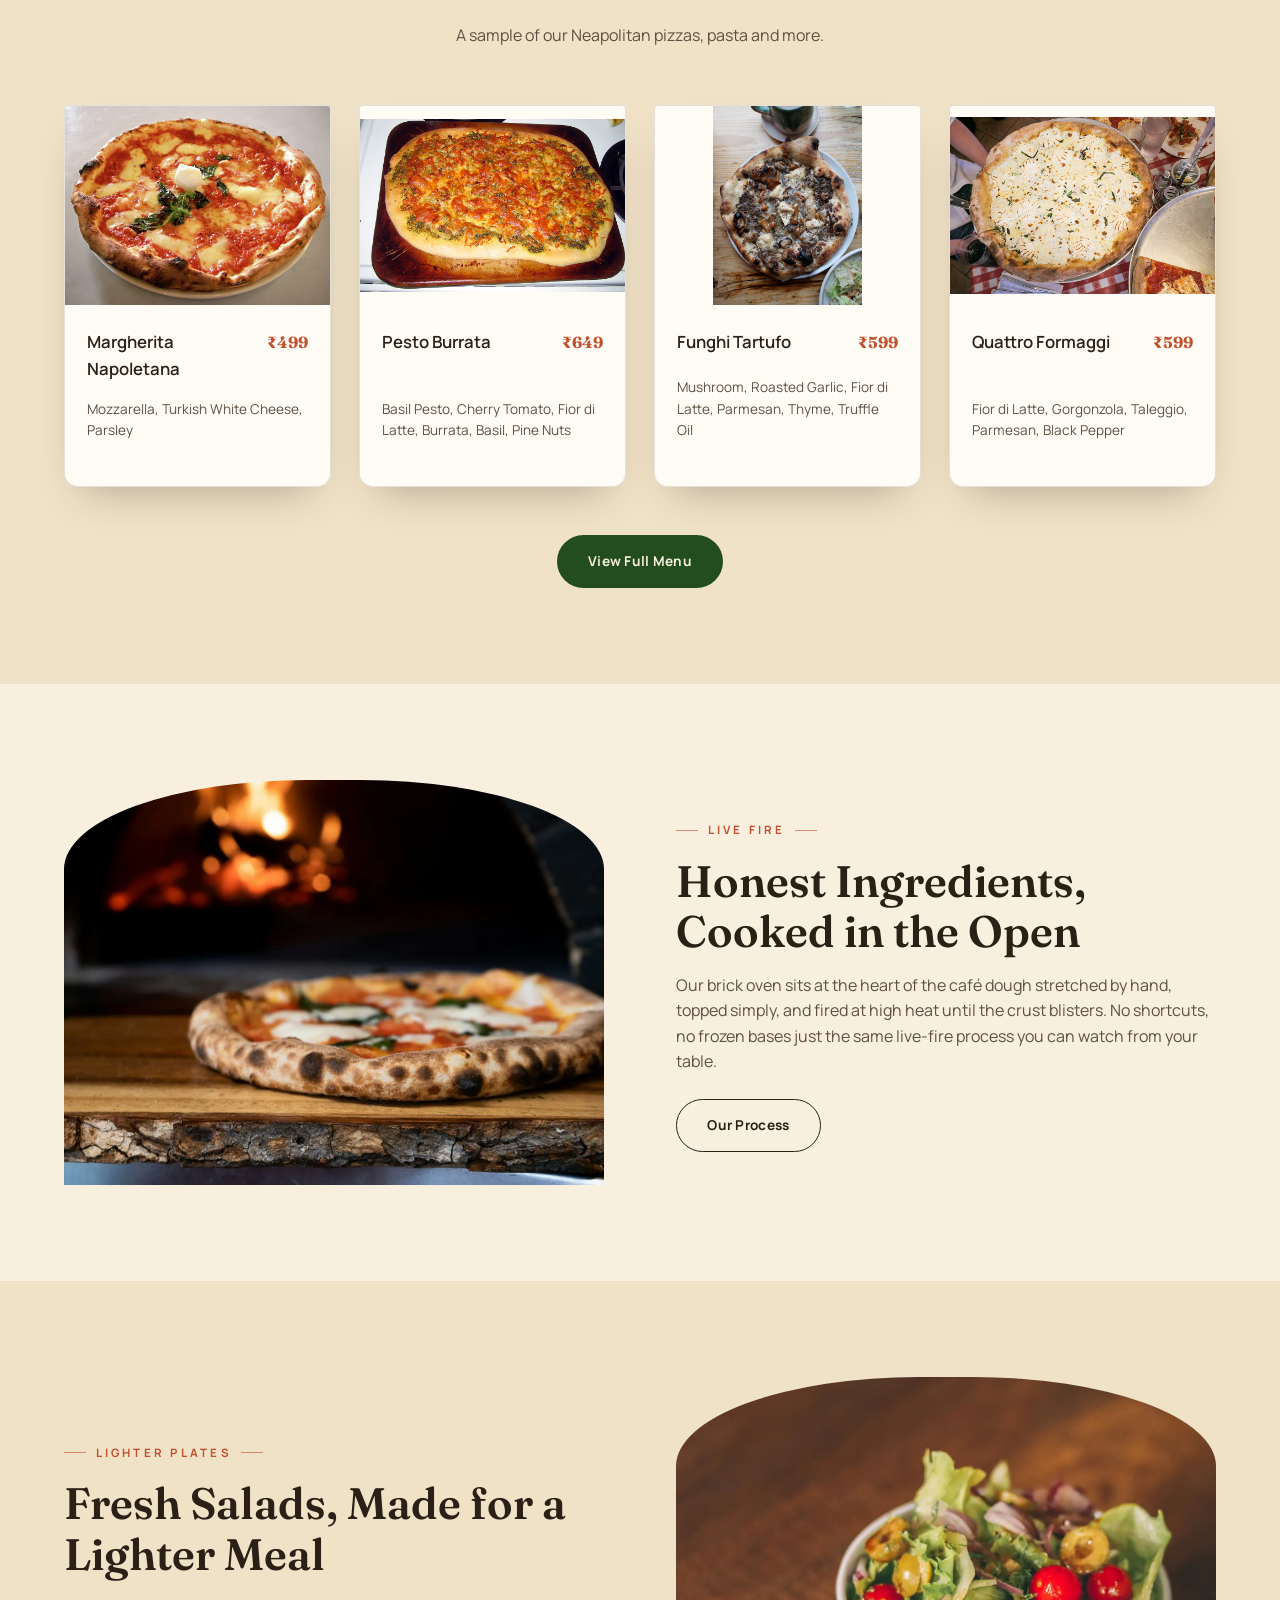
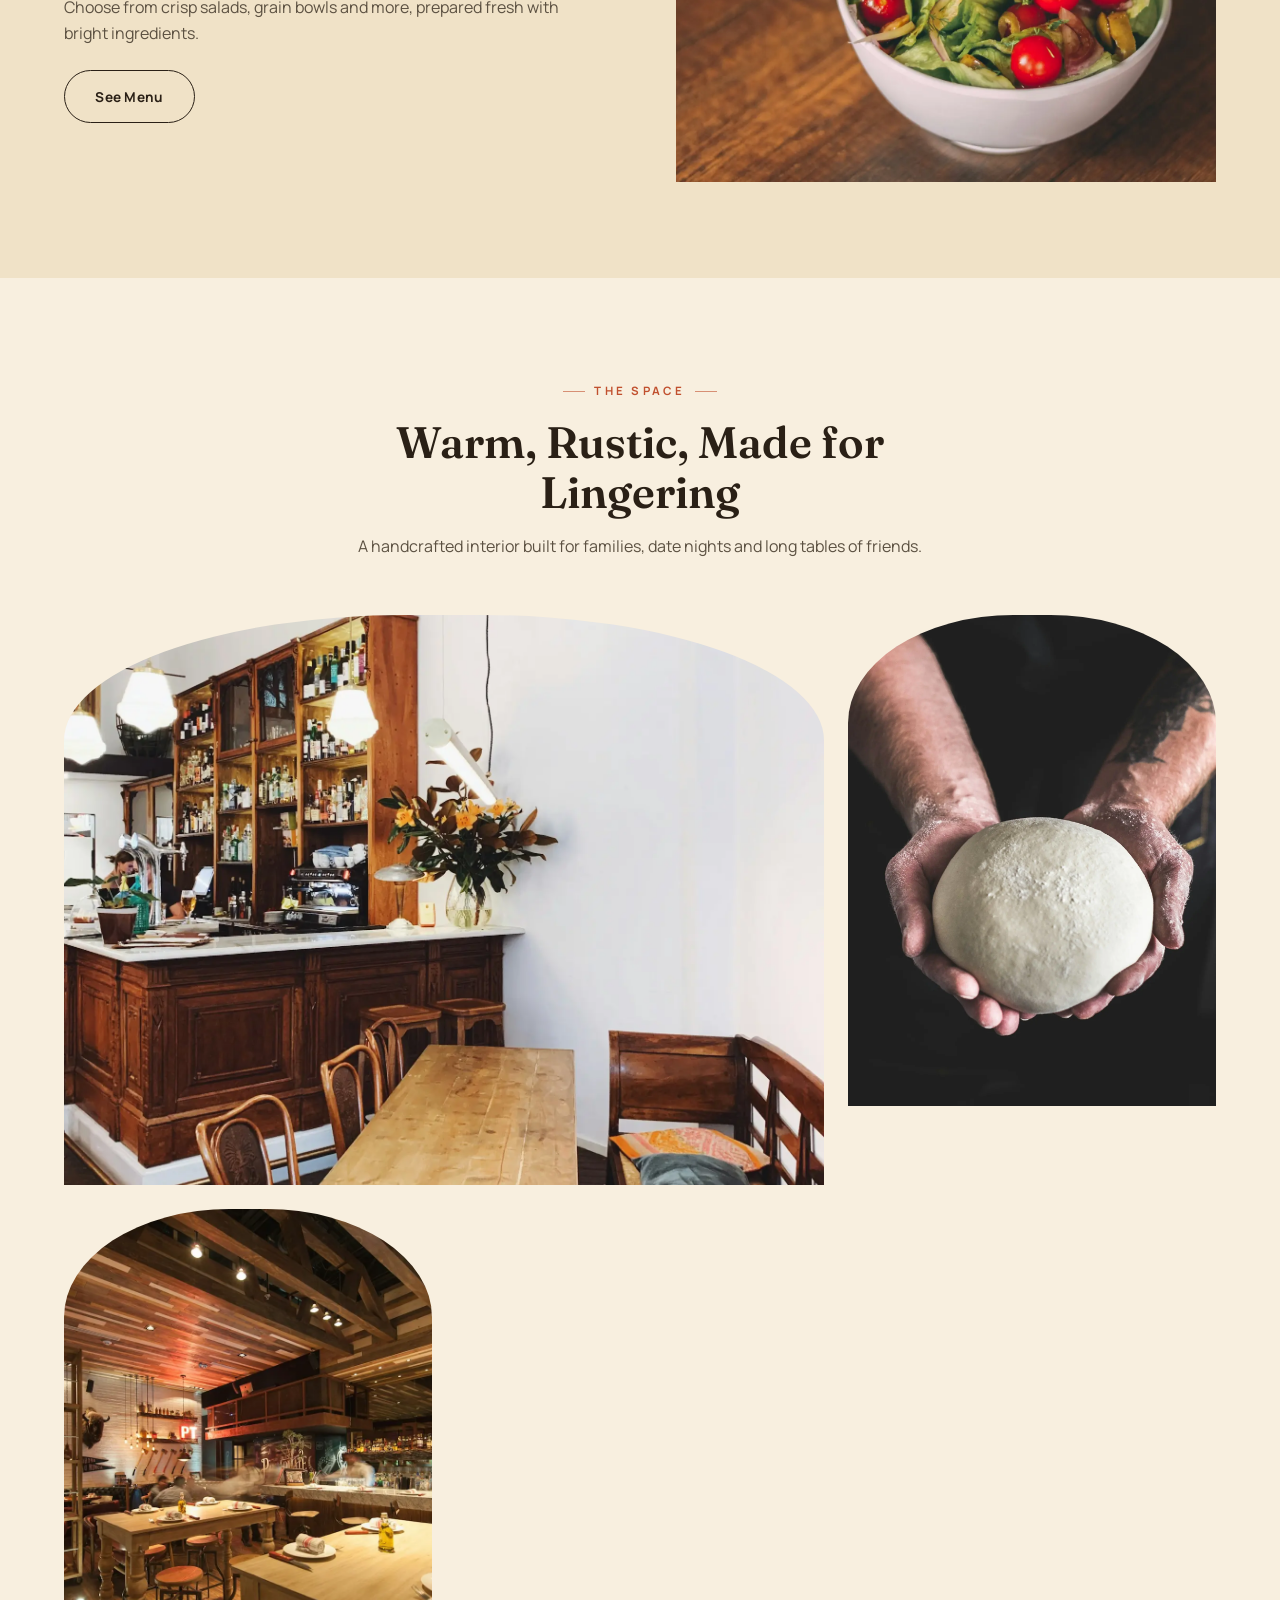
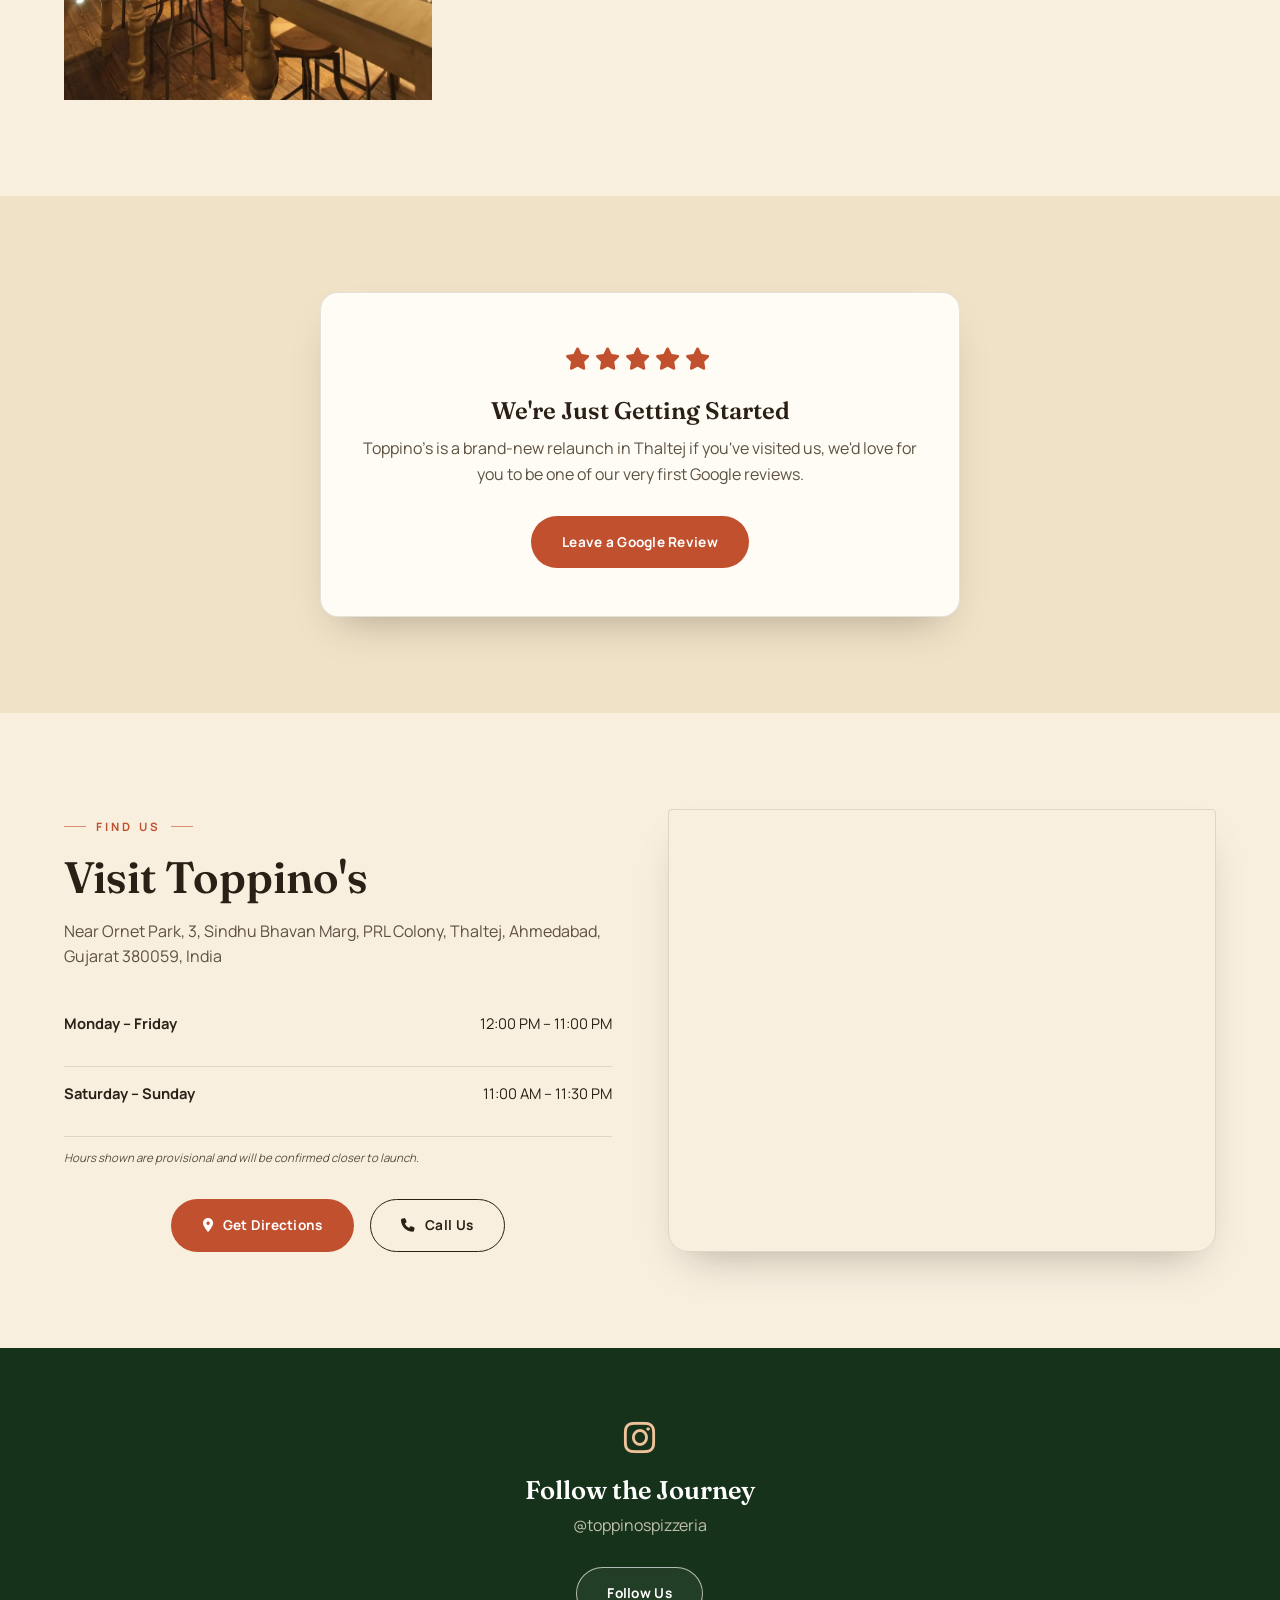
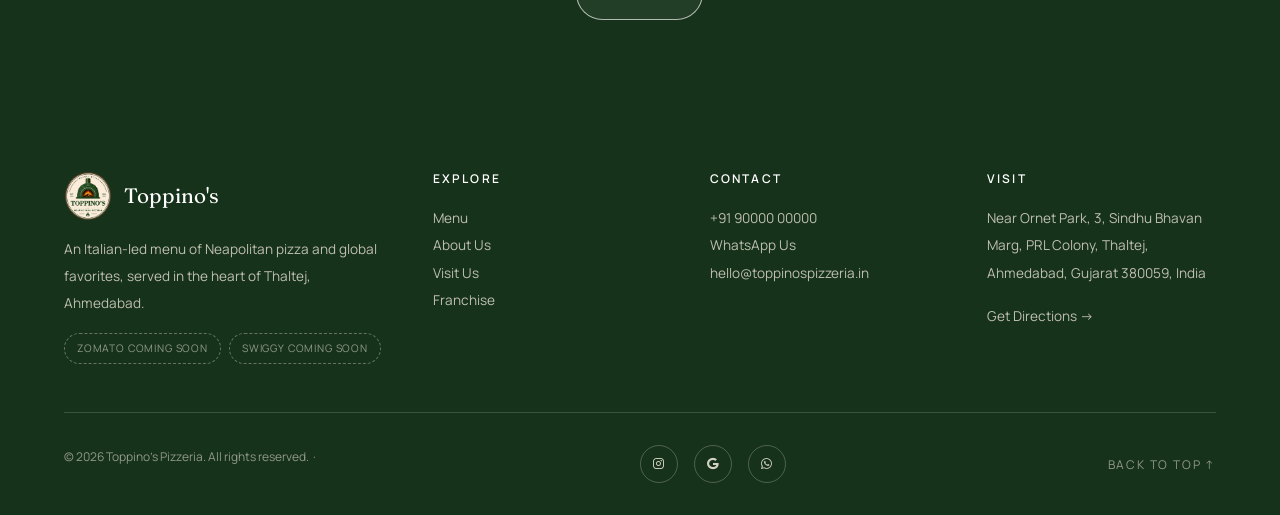
==== commit 74a95b82: "Update menu and related pages for branding and content consistency - Revised title and meta descript" ====
--- a/index.html
+++ b/index.html
@@ -4,13 +4,13 @@
 <head>
     <meta charset="utf-8" />
     <meta content="width=device-width, initial-scale=1.0" name="viewport" />
-    <title>Toppino's Pizzeria | Brick-Oven Neapolitan Pizza & Turkish Kitchen, Ahmedabad</title>
-    <meta name="description" content="Wood-fired Neapolitan pizza and Turkish pide in Thaltej, Ahmedabad. View our menu, get directions and taste handcrafted brick-oven cooking at Toppino's Pizzeria." />
+    <title>Toppino's Pizzeria | Italian-Led Wood-Fired Menu, Ahmedabad</title>
+    <meta name="description" content="Explore Toppino's Italian-led menu of Neapolitan pizza and varied global favorites in Thaltej, Ahmedabad. View the menu, get directions and enjoy handcrafted brick-oven cooking." />
     <link rel="canonical" href="https://toppinospizzeria.in/" />
 
     <meta property="og:type" content="restaurant" />
-    <meta property="og:title" content="Toppino's Pizzeria | Brick-Oven Neapolitan Pizza & Turkish Kitchen" />
-    <meta property="og:description" content="Wood-fired Neapolitan pizza and Turkish pide in Thaltej, Ahmedabad." />
+    <meta property="og:title" content="Toppino's Pizzeria | Italian-Led Wood-Fired Menu" />
+    <meta property="og:description" content="An Italian-led menu of Neapolitan pizza and varied global favorites in Thaltej, Ahmedabad." />
     <meta property="og:image" content="https://toppinospizzeria.in/img/hero-pizza-oven.webp" />
     <meta property="og:url" content="https://toppinospizzeria.in/" />
     <meta name="twitter:card" content="summary_large_image" />
@@ -28,7 +28,7 @@
         "@context": "https://schema.org",
         "@type": "Restaurant",
         "name": "Toppino's Pizzeria",
-        "servesCuisine": ["Italian", "Turkish", "Pizza"],
+        "servesCuisine": ["Italian", "Turkish", "Greek", "Mexican", "Mediterranean"],
         "priceRange": "₹₹",
         "address": {
             "@type": "PostalAddress",
@@ -96,8 +96,8 @@
         </div>
         <div class="hero-content">
             <span class="hero-eyebrow">Napoli Style · Est. 2024 · Thaltej, Ahmedabad</span>
-            <h1 class="hero-title">Wood-Fired Pizza meets <em>Turkish</em> Hospitality</h1>
-            <p class="hero-sub">Hand-stretched Neapolitan pizza and boat-shaped Turkish pide, baked to order in our brick oven  rustic, handcrafted, and made for sharing.</p>
+            <h1 class="hero-title">Italian-Led Cooking, <em>Fired</em> Fresh</h1>
+            <p class="hero-sub">Neapolitan pizza at the heart of an Italian-led menu, alongside a broad mix of global favorites, including Turkish pide. Handcrafted and made for sharing.</p>
             <div class="hero-ctas">
                 <a href="menu.html" class="btn btn-terracotta" data-track="hero_view_menu">View Menu</a>
                 <a href="#" class="btn btn-outline-cream" data-site-href="directions" target="_blank" rel="noopener" data-track="hero_directions">
@@ -113,7 +113,7 @@
     <section class="section">
         <div class="wrap positioning">
             <span class="eyebrow">Our Story</span>
-            <p>"Toppino's is a Turkish–Italian brick-oven café  where a Neapolitan pizza dough meets a Turkish pide, and every plate is made to feel like home."</p>
+            <p>Toppino's serves an Italian-led menu of Neapolitan pizza and pasta, alongside a broad mix of other favorites and a smaller selection of Turkish, Greek, Mexican and Mediterranean dishes.</p>
             <div class="trait-row">
                 <span class="trait-chip">Rustic</span>
                 <span class="trait-chip">Artisan</span>
@@ -130,7 +130,7 @@
             <div class="section-head center">
                 <span class="eyebrow">From The Oven</span>
                 <h2 class="section-title">A Taste of the Menu</h2>
-                <p class="section-lede">A sample of what's baking  pizze and pide, made fresh to order.</p>
+                <p class="section-lede">A sample of our Neapolitan pizzas, pasta and more.</p>
             </div>
             <div class="menu-preview-grid" id="menuPreviewGrid"></div>
             <div style="text-align:center; margin-top:3rem;">
@@ -166,9 +166,9 @@
             </div>
             <div class="split-text">
                 <span class="eyebrow">Lighter Plates</span>
-                <h2 class="section-title">Morning Salads, When You Want Something Lighter</h2>
-                <p>Alongside our wood-fired menu, we're building a small selection of fresh salads for a lighter option earlier in the day. Final timing and offerings are still being finalized.</p>
-                <a href="menu.html#morning" class="btn btn-outline-ink" data-track="home_salad_link">See Menu</a>
+                <h2 class="section-title">Fresh Salads, Made for a Lighter Meal</h2>
+                <p>Choose from crisp salads, grain bowls and more, prepared fresh with bright ingredients.</p>
+                <a href="menu.html#salads" class="btn btn-outline-ink" data-track="home_salad_link">See Menu</a>
             </div>
         </div>
     </section>
@@ -241,7 +241,7 @@
                         <img src="img/logo.png" alt="Toppino's Pizzeria logo" />
                         <span>Toppino's</span>
                     </div>
-                    <p>Brick-oven Neapolitan pizza meets Turkish hospitality, in the heart of Thaltej, Ahmedabad.</p>
+                    <p>An Italian-led menu of Neapolitan pizza and global favorites, served in the heart of Thaltej, Ahmedabad.</p>
                     <div class="footer-order-pills">
                         <span class="footer-order-pill">Zomato  Coming Soon</span>
                         <span class="footer-order-pill">Swiggy  Coming Soon</span>
--- a/css/style.css
+++ b/css/style.css
@@ -431,7 +431,7 @@
 .hero-title {
     font-size: clamp(2.8rem, 8vw, 5.5rem);
     color: #fff;
-    max-width: 18ch;
+    max-width: 16ch;
     margin: 0 auto;
 }
 .hero-title em { color: #F0C29B; font-style: italic; }
@@ -509,7 +509,7 @@
 .dish-card {
     background: var(--cream-card);
     border: 1px solid var(--line);
-    border-radius:45% 45% 0 0 / 22% 22% 0 0;
+    border-radius: 4px 4px 14px 14px;
     overflow: hidden;
     box-shadow: var(--shadow);
     display: flex;
@@ -519,7 +519,17 @@
 }
 .dish-card:hover { transform: translateY(-6px); }
 
-.dish-card .arch-media { border-radius: 45% 45% 0 0 / 26% 26% 0 0; }
+.menu-item-photo {
+    position: relative;
+    aspect-ratio: 4 / 3;
+    overflow: hidden;
+}
+.menu-item-photo img {
+    display: block;
+    width: 100%;
+    height: 100%;
+    object-fit: contain;
+}
 
 .dish-card-body {
     padding: 1.5rem 1.4rem 1.75rem;
@@ -826,10 +836,9 @@
     overflow: hidden;
     /* box-shadow: var(--shadow); */
     transition: transform 0.3s ease;
-    border-radius: 45% 45% 0 0 / 22% 22% 0 0;
 }
 .menu-item-card:hover { transform: translateY(-4px); }
-.menu-item-card .arch-media { border-radius: 45% 45% 0 0 / 22% 22% 0 0; }
+.menu-item-card .menu-item-photo { aspect-ratio: 4 / 3; }
 .menu-item-info { flex: 1; min-width: 0; padding: 1.1rem 1.25rem 1.4rem; }
 .menu-item-line {
     display: flex;
@@ -840,6 +849,14 @@
 .menu-item-line .leader { flex: 1; border-bottom: 1px dotted var(--line); transform: translateY(-3px); }
 .menu-item-line .price { color: var(--terracotta); font-weight: 700; font-family: 'Fraunces', serif; white-space: nowrap; }
 .menu-item-desc { font-size: 0.82rem; color: var(--ink-soft); margin-top: 0.4rem; line-height: 1.45; }
+.menu-item-variants { list-style: none; margin: 0.65rem 0 0; padding: 0; }
+.menu-item-variants li { display: flex; justify-content: space-between; gap: 1rem; padding: 0.3rem 0; border-top: 1px dotted var(--line); font-size: 0.88rem; }
+.menu-item-variant-name { display: inline-flex; align-items: center; gap: 0.6rem; }
+.menu-item-variant-name img { width: 2.5rem; height: 2.5rem; border-radius: 4px; object-fit: cover; }
+.menu-item-variants .price { color: var(--terracotta); font-weight: 700; white-space: nowrap; }
+.menu-category-quote { margin: 2.5rem auto 0; max-width: 42rem; text-align: center; color: var(--ink-soft); font-family: 'Fraunces', serif; font-style: italic; }
+.menu-category-quote p { margin-bottom: 0.35rem; }
+.menu-category-quote cite { font-family: 'Manrope', sans-serif; font-size: 0.8rem; font-style: normal; }
 
 .credits-list { margin-top: 2rem; }
 .credit-group { margin-bottom: 2.25rem; }
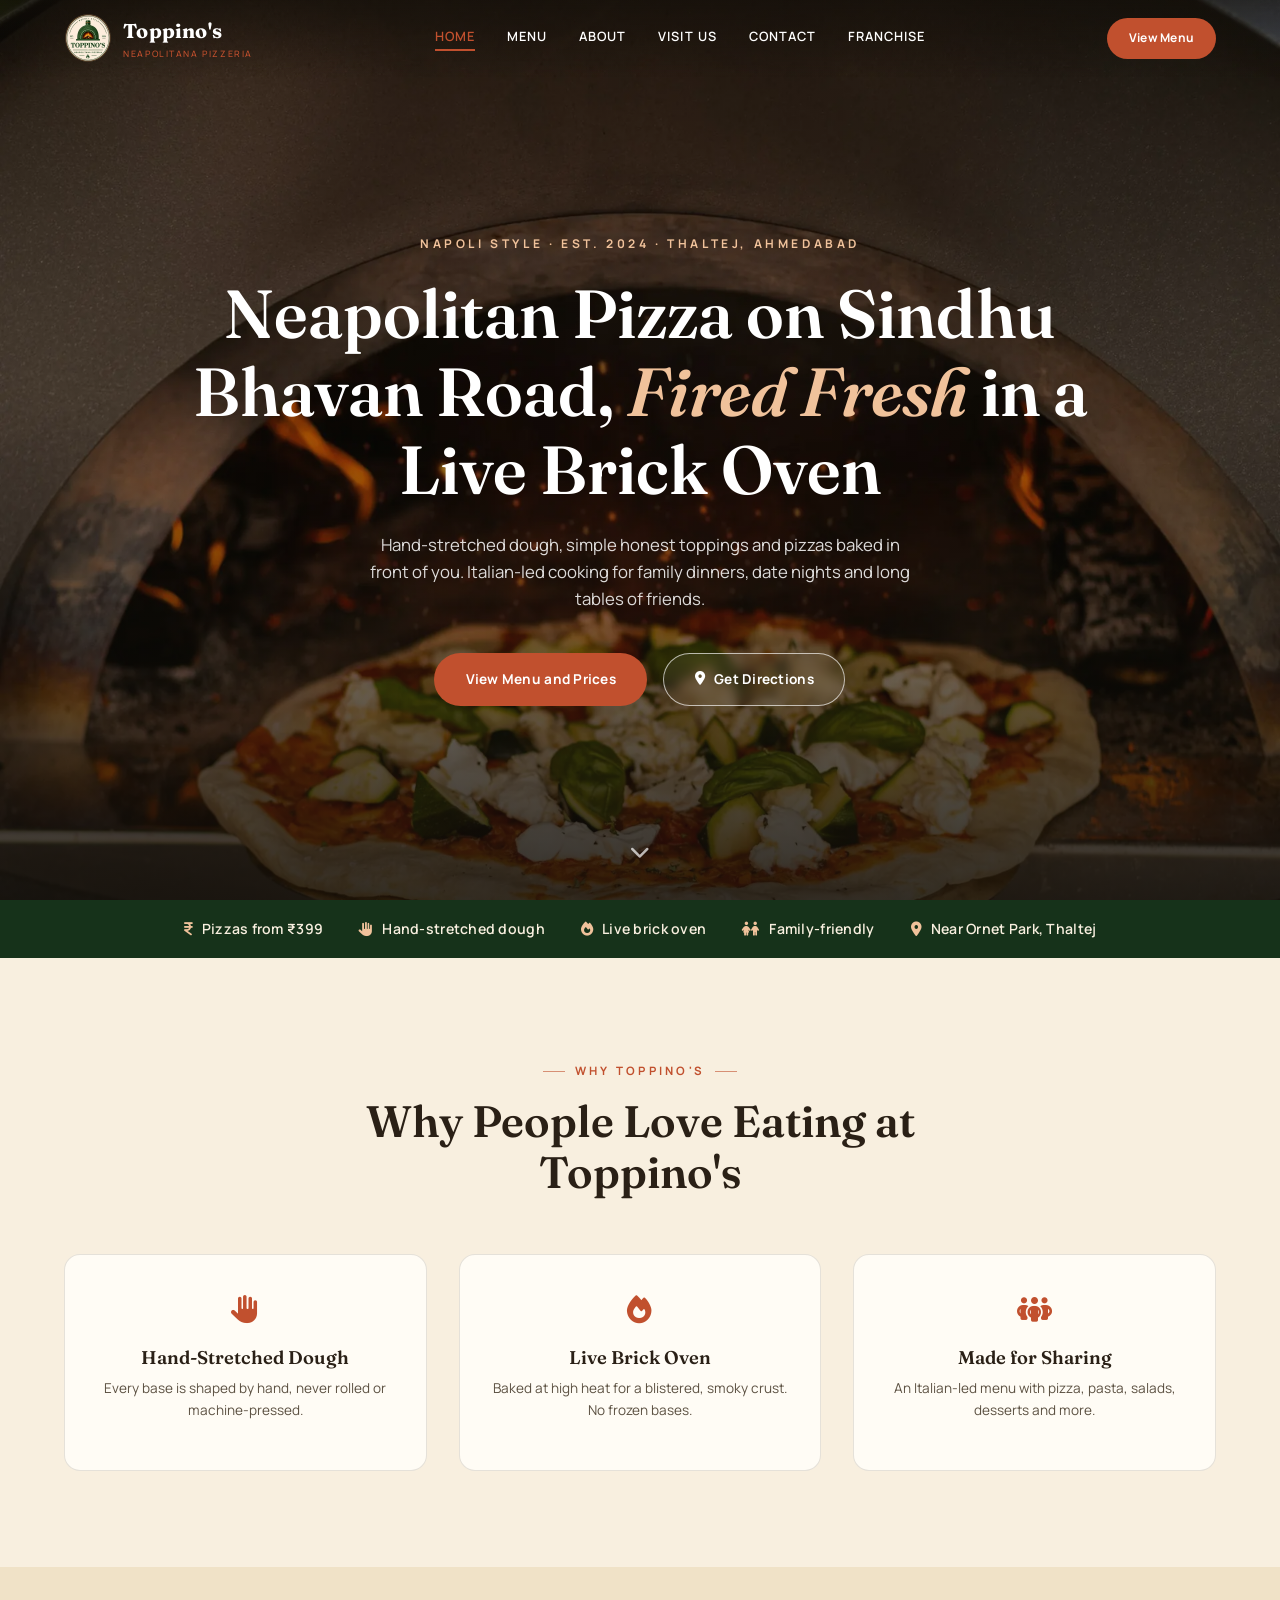
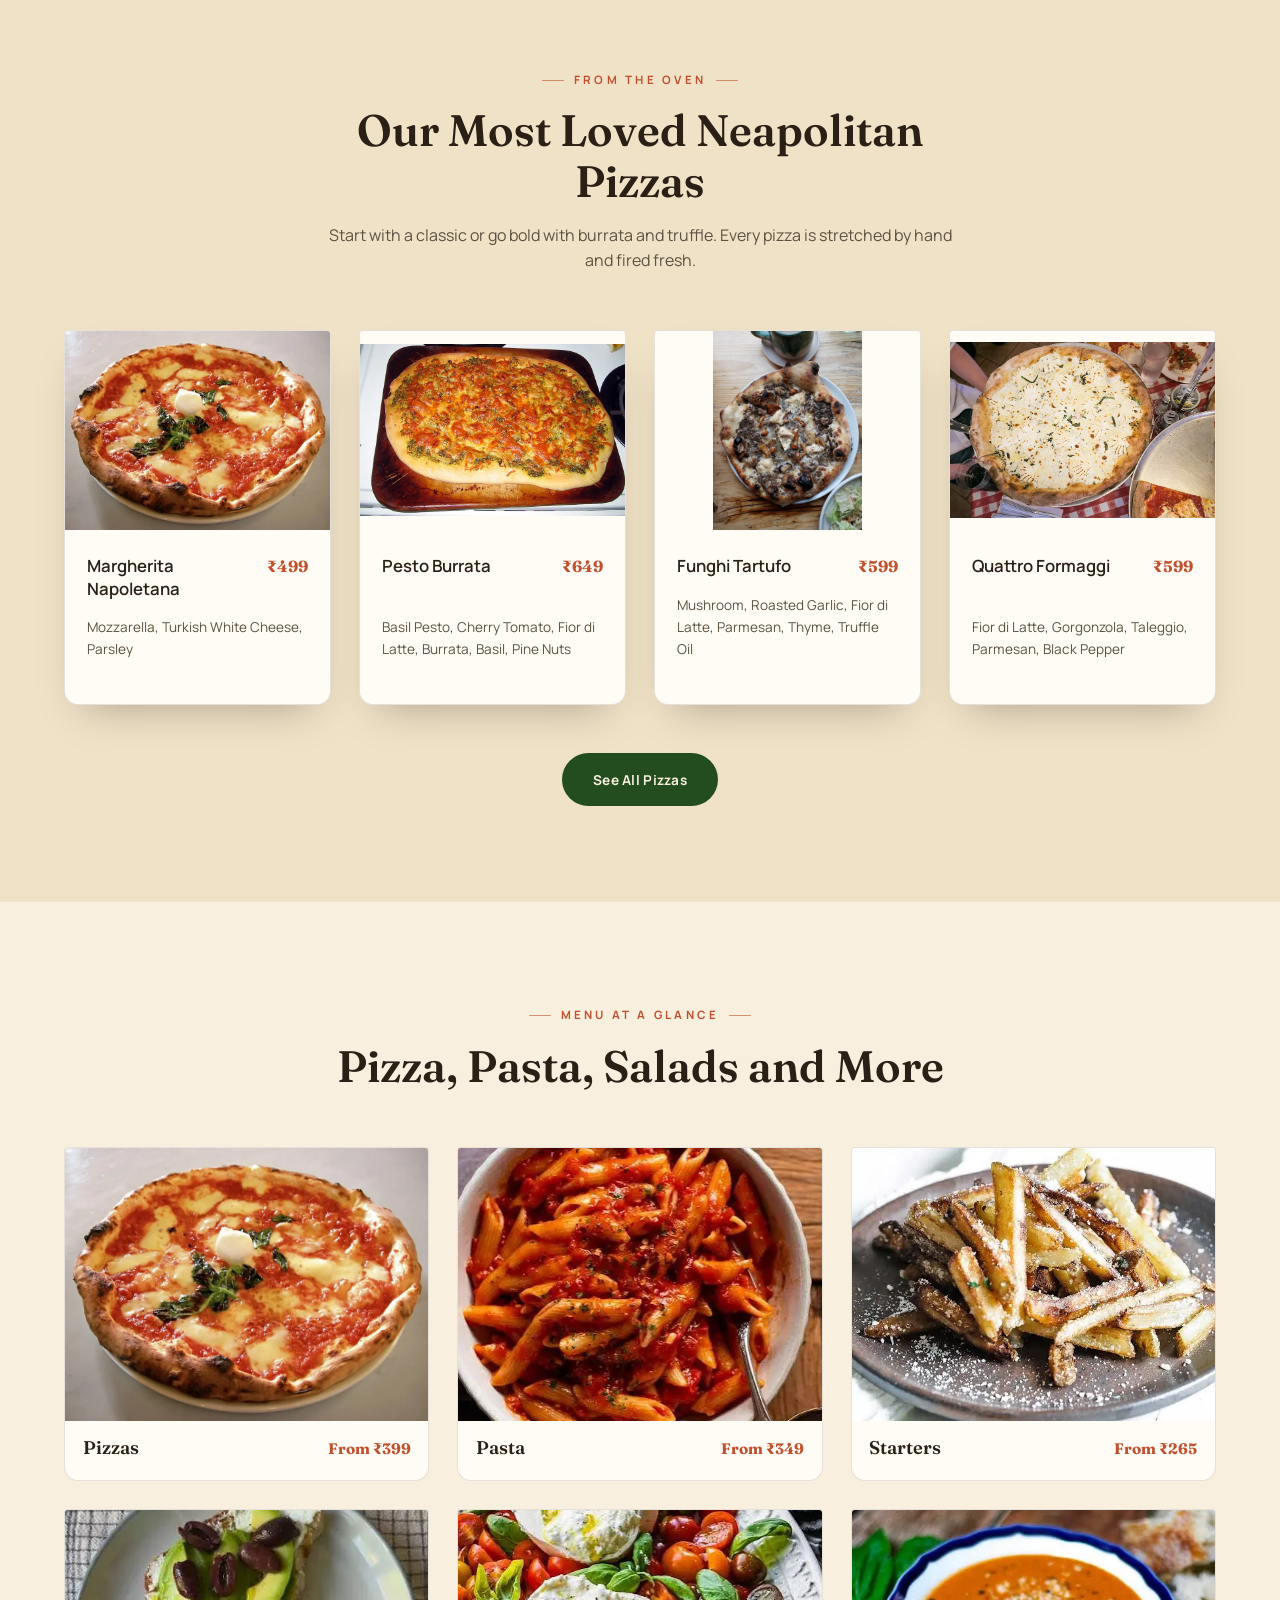
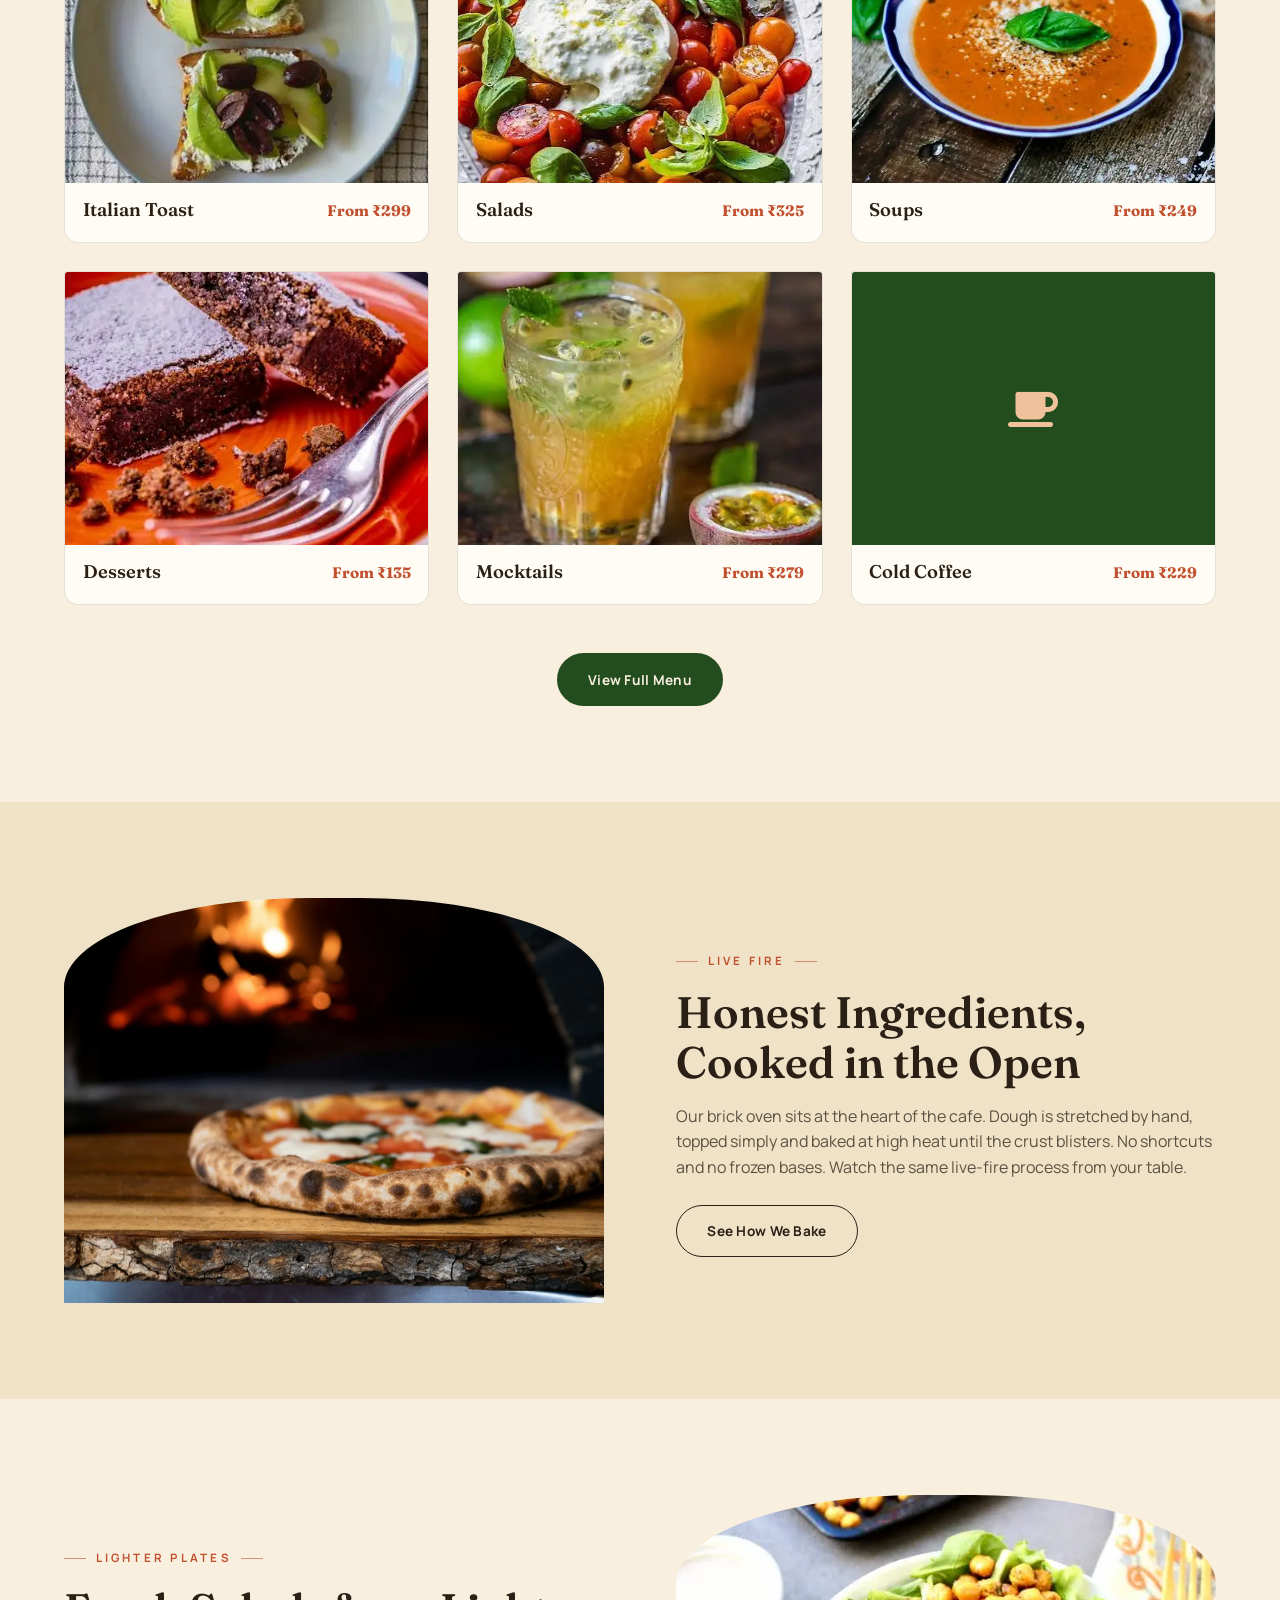
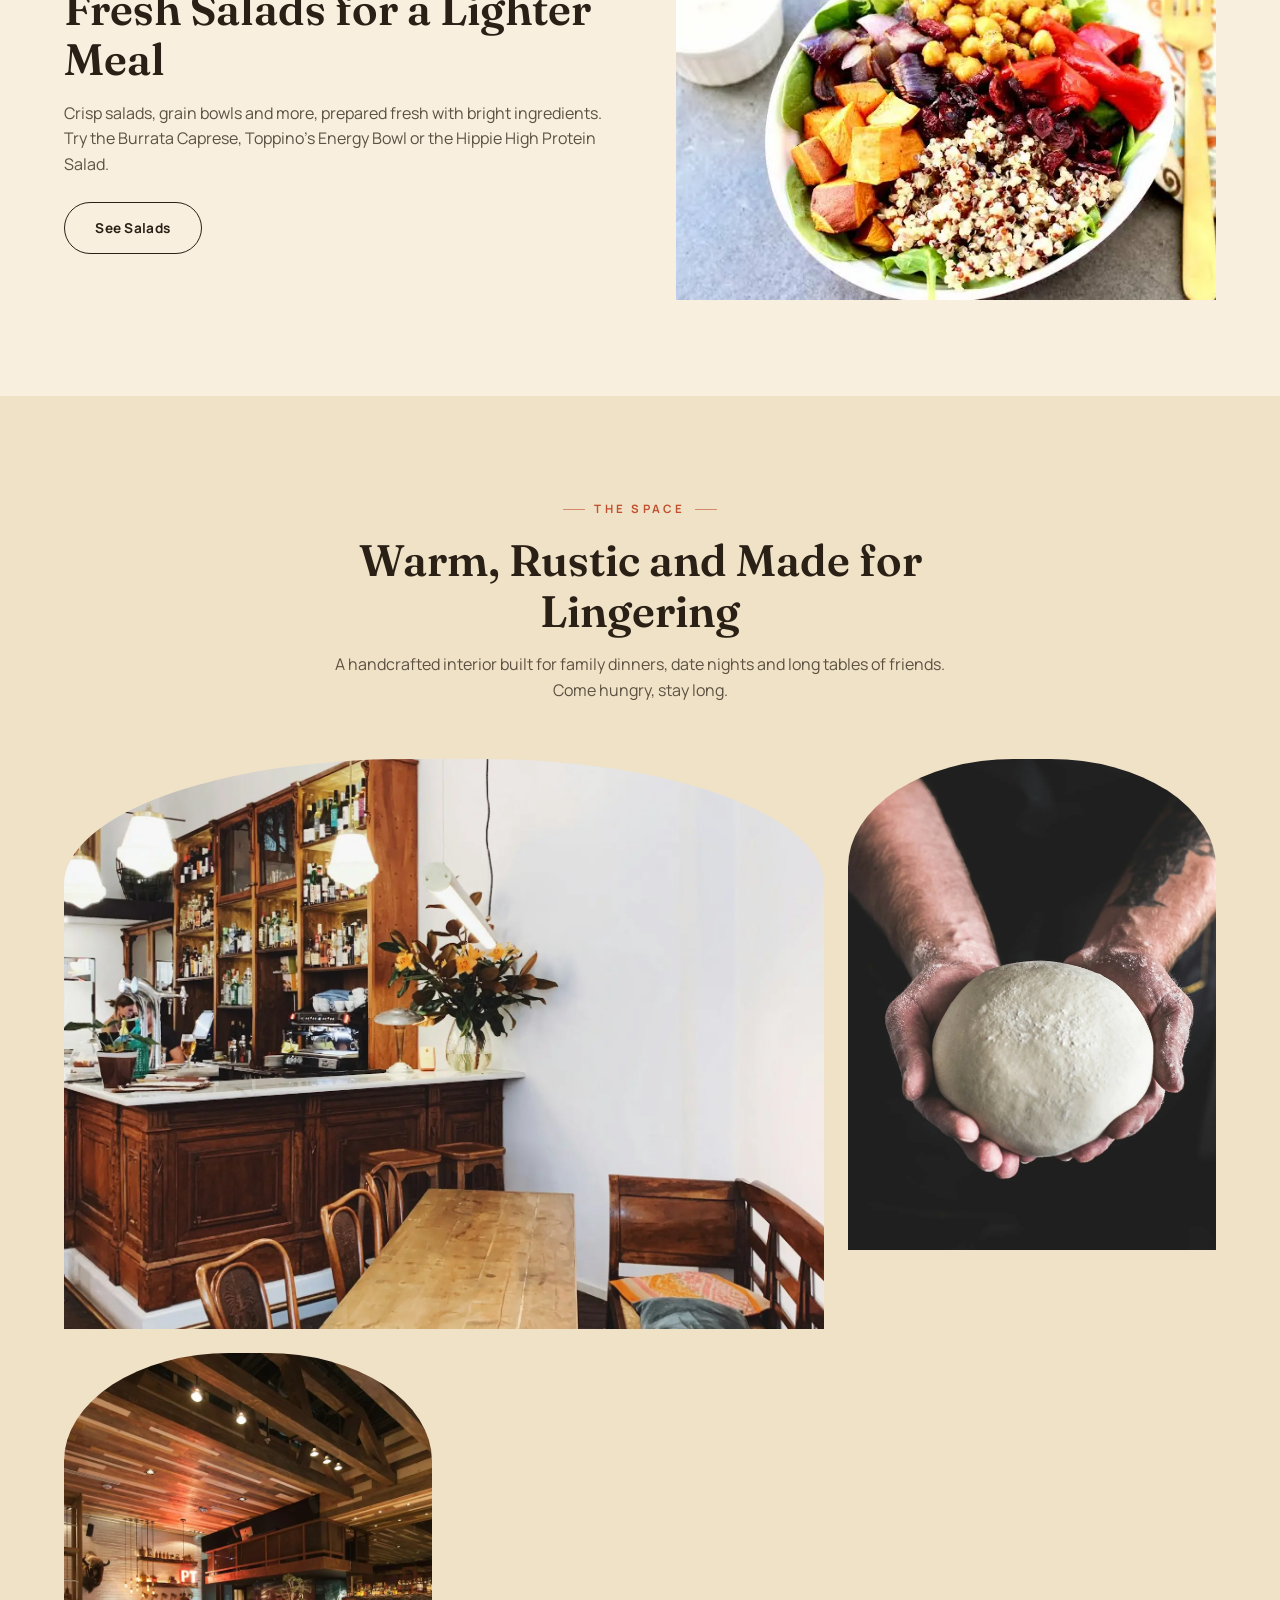
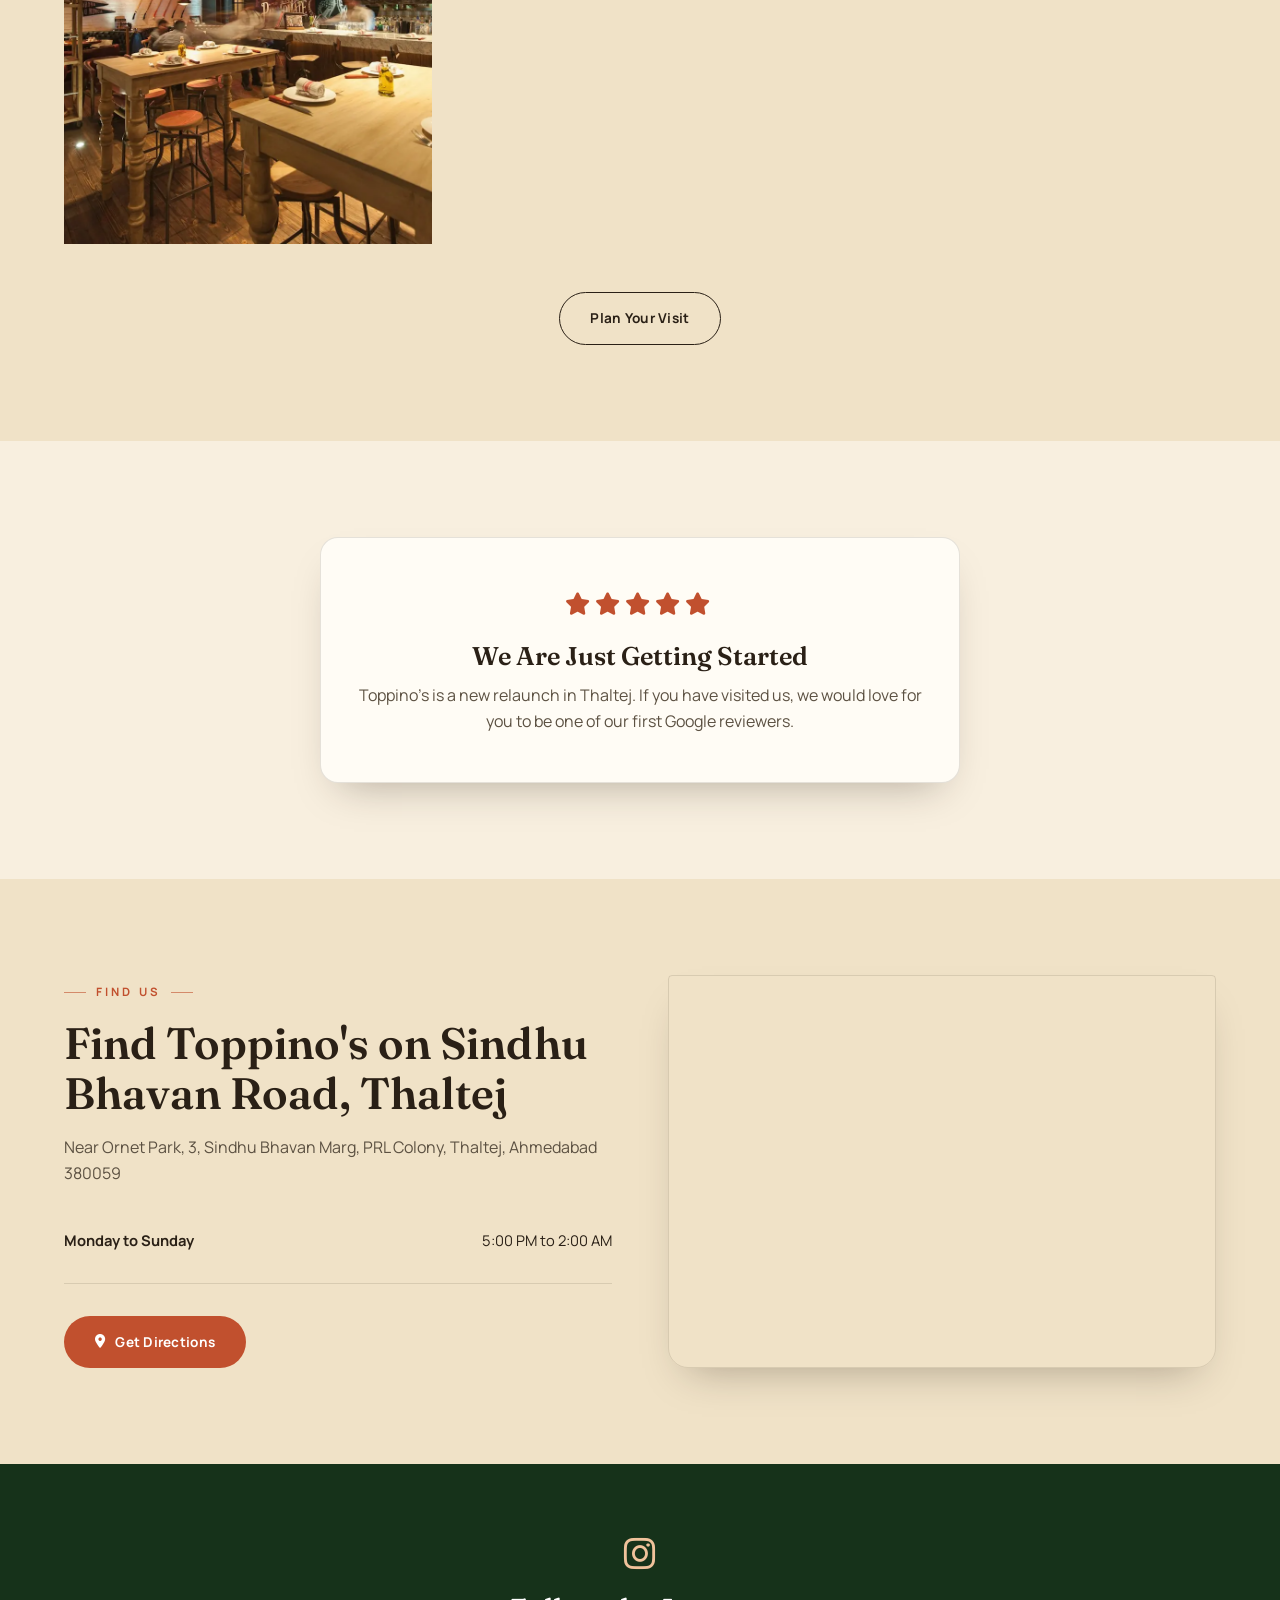
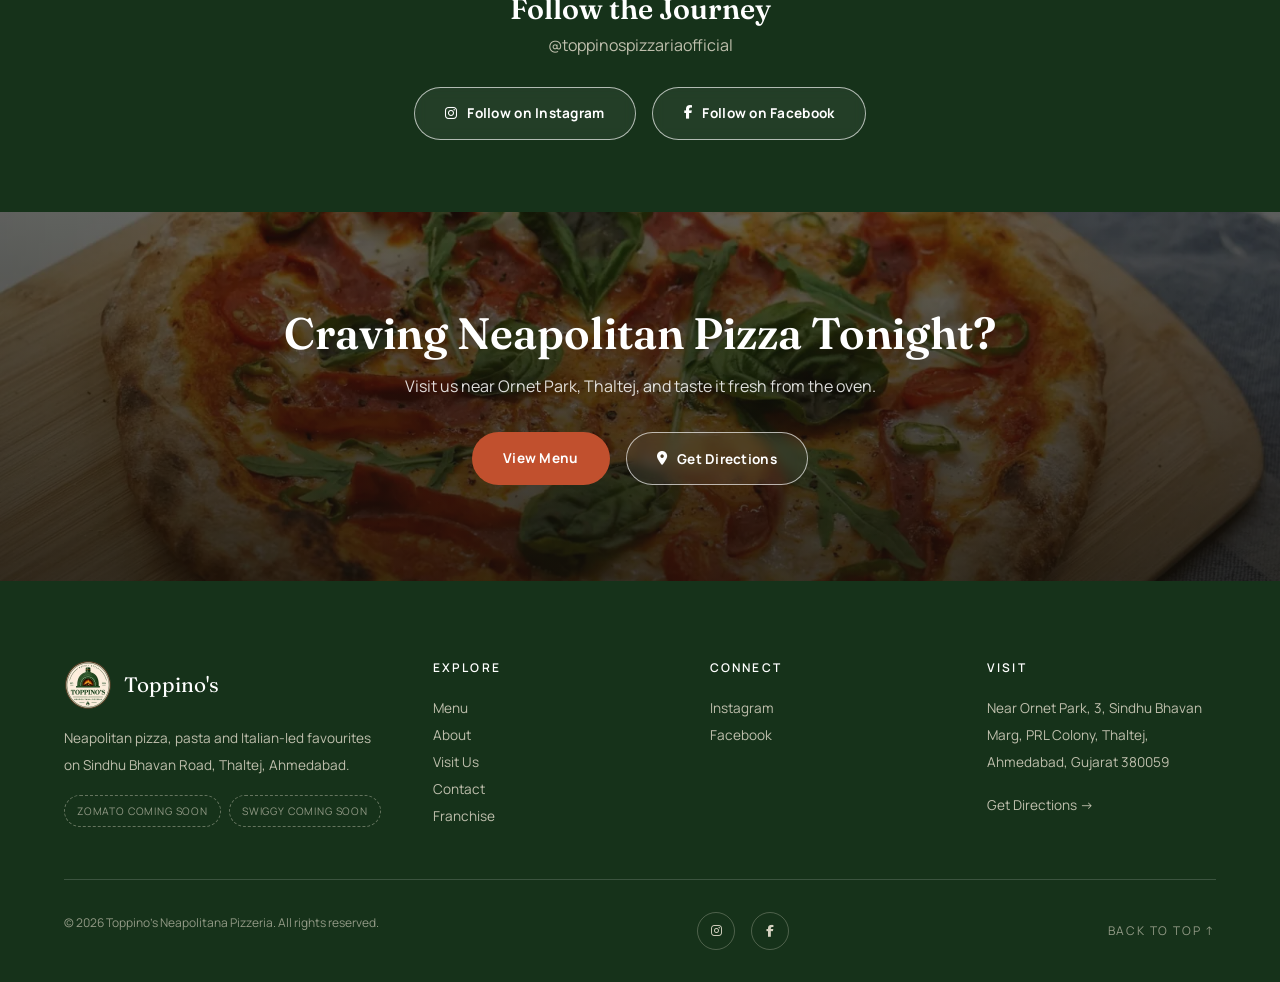
==== commit 2d39d31a: "final" ====
--- a/index.html
+++ b/index.html
@@ -4,21 +4,26 @@
 <head>
     <meta charset="utf-8" />
     <meta content="width=device-width, initial-scale=1.0" name="viewport" />
-    <title>Toppino's Pizzeria | Italian-Led Wood-Fired Menu, Ahmedabad</title>
-    <meta name="description" content="Explore Toppino's Italian-led menu of Neapolitan pizza and varied global favorites in Thaltej, Ahmedabad. View the menu, get directions and enjoy handcrafted brick-oven cooking." />
+    <title>Neapolitan Pizza, Sindhu Bhavan Road Ahmedabad | Toppino's</title>
+    <meta name="description" content="Neapolitan pizza baked in a live brick oven on Sindhu Bhavan Road, Thaltej. Pizzas from ₹399, pasta, salads, desserts. View the menu and visit today." />
     <link rel="canonical" href="https://toppinospizzeria.in/" />
 
-    <meta property="og:type" content="restaurant" />
-    <meta property="og:title" content="Toppino's Pizzeria | Italian-Led Wood-Fired Menu" />
-    <meta property="og:description" content="An Italian-led menu of Neapolitan pizza and varied global favorites in Thaltej, Ahmedabad." />
+    <meta property="og:type" content="website" />
+    <meta property="og:site_name" content="Toppino's Neapolitana Pizzeria" />
+    <meta property="og:title" content="Neapolitan Pizza, Sindhu Bhavan Road Ahmedabad | Toppino's" />
+    <meta property="og:description" content="Neapolitan pizza baked in a live brick oven on Sindhu Bhavan Road, Thaltej. Pizzas from ₹399, pasta, salads, desserts. View the menu and visit today." />
     <meta property="og:image" content="https://toppinospizzeria.in/img/hero-pizza-oven.webp" />
     <meta property="og:url" content="https://toppinospizzeria.in/" />
     <meta name="twitter:card" content="summary_large_image" />
 
-    <link rel="icon" type="image/png" href="img/favicon.png" />
-
+    <link rel="icon" type="image/png" sizes="32x32" href="img/favicon-32.png" />
+    <link rel="icon" type="image/png" sizes="192x192" href="img/favicon-192.png" />
+    <link rel="apple-touch-icon" href="img/apple-touch-icon.png" />
+
+    <link rel="preload" as="image" href="img/hero-pizza-oven-960.webp" imagesrcset="img/hero-pizza-oven-960.webp 960w, img/hero-pizza-oven.webp 1920w" imagesizes="100vw" />
+    <link rel="preconnect" href="https://fonts.googleapis.com" />
+    <link rel="preconnect" href="https://fonts.gstatic.com" crossorigin />
     <link href="https://cdn.jsdelivr.net/npm/bootstrap@5.3.2/dist/css/bootstrap.min.css" rel="stylesheet" />
-    <link rel="stylesheet" href="https://cdn.jsdelivr.net/npm/swiper@11/swiper-bundle.min.css" />
     <link href="https://fonts.googleapis.com/css2?family=Fraunces:ital,opsz,wght@0,9..144,400;0,9..144,600;0,9..144,700;1,9..144,500&family=Manrope:wght@400;500;600;700;800&display=swap" rel="stylesheet" />
     <link rel="stylesheet" href="https://cdnjs.cloudflare.com/ajax/libs/font-awesome/6.5.0/css/all.min.css" />
     <link rel="stylesheet" href="css/style.css" />
@@ -27,40 +32,49 @@
     {
         "@context": "https://schema.org",
         "@type": "Restaurant",
-        "name": "Toppino's Pizzeria",
-        "servesCuisine": ["Italian", "Turkish", "Greek", "Mexican", "Mediterranean"],
-        "priceRange": "₹₹",
+        "@id": "https://toppinospizzeria.in/#restaurant",l̥ō
+        "name": "Toppino's Neapolitana Pizzeria",
+        "url": "https://toppinospizzeria.in/",
+        "image": "https://toppinospizzeria.in/img/hero-pizza-oven.webp",
+        "logo": "https://toppinospizzeria.in/img/logo.webp",
         "address": {
             "@type": "PostalAddress",
-            "streetAddress": "Near Ornet Park, 3,Sindhu Bhavan Marg, PRL Colony, Thaltej",
+            "streetAddress": "Near Ornet Park, 3, Sindhu Bhavan Marg, PRL Colony, Thaltej",
             "addressLocality": "Ahmedabad",
             "addressRegion": "Gujarat",
             "postalCode": "380059",
             "addressCountry": "IN"
         },
-        "url": "https://toppinospizzeria.in/",
-        "image": "https://toppinospizzeria.in/img/hero-pizza-oven.webp"
+        "openingHours": "Mo-Su 17:00-02:00",
+        "servesCuisine": ["Italian", "Pizza", "Turkish", "Greek", "Mexican", "Mediterranean"],
+        "priceRange": "₹₹",
+        "menu": "https://toppinospizzeria.in/menu",
+        "hasMenu": "https://toppinospizzeria.in/menu",
+        "sameAs": [
+            "https://www.instagram.com/toppinospizzariaofficial/",
+            "https://www.facebook.com/profile.php?id=61593201459772"
+        ]
     }
     </script>
 </head>
 
-<body>
+<body class="has-mobile-bar">
     <!-- Navigation -->
     <nav class="navbar">
         <div class="wrap navbar-inner">
-            <a class="brand" href="index.html">
-                <img src="img/logo.png" class="brand-logo" alt="Toppino's Pizzeria logo" />
+            <a class="brand" href="./">
+                <img src="img/logo.webp" class="brand-logo" alt="Toppino's Neapolitana Pizzeria logo" width="184" height="192" />
                 <span class="brand-text">Toppino's<small>Neapolitana Pizzeria</small></span>
             </a>
             <div class="nav-links">
-                <a href="index.html">Home</a>
-                <a href="menu.html">Menu</a>
-                <a href="about.html">About</a>
-                <a href="visit.html">Visit Us</a>
-                <a href="contact.html">Contact</a>
-                <a href="franchise.html">Franchise</a>
-            </div>
-            <a href="menu.html" class="btn btn-terracotta btn-sm nav-cta" data-track="nav_view_menu">View Menu</a>
+                <a href="./">Home</a>
+                <a href="menu">Menu</a>
+                <a href="about">About</a>
+                <a href="visit-us">Visit Us</a>
+                <a href="contact">Contact</a>
+                <a href="franchise">Franchise</a>
+            </div>
+            <a href="menu" class="btn btn-terracotta btn-sm nav-cta" data-track="nav_view_menu">View Menu</a>
             <button class="btn menu-toggle" data-bs-toggle="offcanvas" data-bs-target="#offcanvasMenu" aria-label="Open menu">
                 <div class="hamburger"><span></span><span></span></div>
             </button>
@@ -74,162 +88,225 @@
         </div>
         <div class="offcanvas-body">
             <ul class="nav flex-column" style="list-style:none;">
-                <li><a class="nav-link" href="index.html">Home</a></li>
-                <li><a class="nav-link" href="menu.html">Menu</a></li>
-                <li><a class="nav-link" href="about.html">About</a></li>
-                <li><a class="nav-link" href="visit.html">Visit Us</a></li>
-                <li><a class="nav-link" href="contact.html">Contact</a></li>
-                <li><a class="nav-link" href="franchise.html">Franchise</a></li>
+                <li><a class="nav-link" href="./">Home</a></li>
+                <li><a class="nav-link" href="menu">Menu</a></li>
+                <li><a class="nav-link" href="about">About</a></li>
+                <li><a class="nav-link" href="visit-us">Visit Us</a></li>
+                <li><a class="nav-link" href="contact">Contact</a></li>
+                <li><a class="nav-link" href="franchise">Franchise</a></li>
             </ul>
             <div class="offcanvas-social">
                 <a href="#" data-site-href="instagram" target="_blank" rel="noopener" aria-label="Instagram"><i class="fa-brands fa-instagram"></i></a>
-                <a href="#" data-site-href="whatsapp" target="_blank" rel="noopener" aria-label="WhatsApp"><i class="fa-brands fa-whatsapp"></i></a>
-                <a href="#" data-site-href="tel" aria-label="Call"><i class="fa-solid fa-phone"></i></a>
+                <a href="#" data-site-href="facebook" target="_blank" rel="noopener" aria-label="Facebook"><i class="fa-brands fa-facebook-f"></i></a>
+                <a href="#" data-site-href="whatsapp" target="_blank" rel="noopener" aria-label="WhatsApp" hidden><i class="fa-brands fa-whatsapp"></i></a>
+                <a href="#" data-site-href="tel" aria-label="Call" hidden><i class="fa-solid fa-phone"></i></a>
             </div>
         </div>
     </div>
 
-    <!-- Hero -->
+    <!-- 1. Hero -->
     <section class="hero">
         <div class="hero-media">
-            <img src="img/hero-pizza-oven.webp" alt="Pizza going into Toppino's brick wood-fired oven" />
+            <img src="img/hero-pizza-oven.webp" srcset="img/hero-pizza-oven-960.webp 960w, img/hero-pizza-oven.webp 1920w" sizes="100vw" alt="Neapolitan pizza baking in a live brick oven at Toppino's, Sindhu Bhavan Road Ahmedabad" fetchpriority="high" />
         </div>
         <div class="hero-content">
             <span class="hero-eyebrow">Napoli Style · Est. 2024 · Thaltej, Ahmedabad</span>
-            <h1 class="hero-title">Italian-Led Cooking, <em>Fired</em> Fresh</h1>
-            <p class="hero-sub">Neapolitan pizza at the heart of an Italian-led menu, alongside a broad mix of global favorites, including Turkish pide. Handcrafted and made for sharing.</p>
+            <h1 class="hero-title">Neapolitan Pizza on Sindhu Bhavan Road, <em>Fired Fresh</em> in a Live Brick Oven</h1>
+            <p class="hero-sub">Hand-stretched dough, simple honest toppings and pizzas baked in front of you. Italian-led cooking for family dinners, date nights and long tables of friends.</p>
             <div class="hero-ctas">
-                <a href="menu.html" class="btn btn-terracotta" data-track="hero_view_menu">View Menu</a>
+                <a href="menu" class="btn btn-terracotta" data-track="hero_view_menu">View Menu and Prices</a>
                 <a href="#" class="btn btn-outline-cream" data-site-href="directions" target="_blank" rel="noopener" data-track="hero_directions">
-                    <i class="fa-solid fa-location-dot"></i> Visit Us
+                    <i class="fa-solid fa-location-dot"></i> Get Directions
                 </a>
             </div>
         </div>
         <span class="hero-scroll-cue"><i class="fa-solid fa-chevron-down"></i></span>
     </section>
-    <div class="scallop-divider"></div>
-
-    <!-- Brand Positioning -->
+
+    <!-- Trust strip -->
+    <div class="trust-strip">
+        <div class="wrap">
+            <ul>
+                <li><i class="fa-solid fa-indian-rupee-sign"></i>Pizzas from ₹399</li>
+                <li><i class="fa-solid fa-hand"></i>Hand-stretched dough</li>
+                <li><i class="fa-solid fa-fire"></i>Live brick oven</li>
+                <li><i class="fa-solid fa-children"></i>Family-friendly</li>
+                <li><i class="fa-solid fa-location-dot"></i>Near Ornet Park, Thaltej</li>
+            </ul>
+        </div>
+    </div>
+
+    <!-- 2. Why Toppino's -->
     <section class="section">
-        <div class="wrap positioning">
-            <span class="eyebrow">Our Story</span>
-            <p>Toppino's serves an Italian-led menu of Neapolitan pizza and pasta, alongside a broad mix of other favorites and a smaller selection of Turkish, Greek, Mexican and Mediterranean dishes.</p>
-            <div class="trait-row">
-                <span class="trait-chip">Rustic</span>
-                <span class="trait-chip">Artisan</span>
-                <span class="trait-chip">Handcrafted</span>
-                <span class="trait-chip">Family-Friendly</span>
-                <span class="trait-chip">Premium</span>
-            </div>
-        </div>
-    </section>
-
-    <!-- Menu Preview -->
+        <div class="wrap">
+            <div class="section-head center">
+                <span class="eyebrow">Why Toppino's</span>
+                <h2 class="section-title">Why People Love Eating at Toppino's</h2>
+            </div>
+            <div class="value-grid">
+                <div class="value-card fade-in">
+                    <div class="icon"><i class="fa-solid fa-hand"></i></div>
+                    <h3>Hand-Stretched Dough</h3>
+                    <p>Every base is shaped by hand, never rolled or machine-pressed.</p>
+                </div>
+                <div class="value-card fade-in">
+                    <div class="icon"><i class="fa-solid fa-fire"></i></div>
+                    <h3>Live Brick Oven</h3>
+                    <p>Baked at high heat for a blistered, smoky crust. No frozen bases.</p>
+                </div>
+                <div class="value-card fade-in">
+                    <div class="icon"><i class="fa-solid fa-people-group"></i></div>
+                    <h3>Made for Sharing</h3>
+                    <p>An Italian-led menu with pizza, pasta, salads, desserts and more.</p>
+                </div>
+            </div>
+        </div>
+    </section>
+
+    <!-- 3. Popular Pizzas (cards render from js/site-data.js POPULAR_PIZZAS) -->
     <section class="section alt">
         <div class="wrap">
             <div class="section-head center">
                 <span class="eyebrow">From The Oven</span>
-                <h2 class="section-title">A Taste of the Menu</h2>
-                <p class="section-lede">A sample of our Neapolitan pizzas, pasta and more.</p>
-            </div>
-            <div class="menu-preview-grid" id="menuPreviewGrid"></div>
-            <div style="text-align:center; margin-top:3rem;">
-                <a href="menu.html" class="btn btn-pine" data-track="preview_view_full_menu">View Full Menu</a>
-            </div>
-        </div>
-    </section>
-
-    <!-- Brick Oven / Live Kitchen -->
+                <h2 class="section-title">Our Most Loved Neapolitan Pizzas</h2>
+                <p class="section-lede">Start with a classic or go bold with burrata and truffle. Every pizza is stretched by hand and fired fresh.</p>
+            </div>
+            <div class="menu-preview-grid" id="popularPizzas"></div>
+            <div class="section-actions">
+                <a href="menu#pizzas" class="btn btn-pine" data-track="home_all_pizzas">See All Pizzas</a>
+            </div>
+        </div>
+    </section>
+
+    <!-- 4. Menu at a Glance (cards + starting prices render from js/site-data.js) -->
     <section class="section">
+        <div class="wrap">
+            <div class="section-head center">
+                <span class="eyebrow">Menu at a Glance</span>
+                <h2 class="section-title">Pizza, Pasta, Salads and More</h2>
+            </div>
+            <div class="category-grid" id="menuGlance"></div>
+            <div class="section-actions">
+                <a href="menu" class="btn btn-pine" data-track="home_full_menu">View Full Menu</a>
+            </div>
+        </div>
+    </section>
+
+    <!-- 5. Live Fire -->
+    <section class="section alt">
         <div class="wrap split">
             <div class="split-media">
                 <div class="arch-media ratio-wide">
-                    <img src="img/brick-oven-live.webp" alt="Pizza baking on a wooden peel in front of Toppino's live brick oven" loading="lazy" />
+                    <img src="img/brick-oven-live.webp" alt="Neapolitan pizza baking in the live brick oven at Toppino's, Thaltej Ahmedabad" loading="lazy" />
                 </div>
             </div>
             <div class="split-text">
                 <span class="eyebrow">Live Fire</span>
                 <h2 class="section-title">Honest Ingredients, Cooked in the Open</h2>
-                <p>Our brick oven sits at the heart of the café  dough stretched by hand, topped simply, and fired at high heat until the crust blisters. No shortcuts, no frozen bases  just the same live-fire process you can watch from your table.</p>
-                <a href="about.html" class="btn btn-outline-ink" data-track="home_about_link">Our Process</a>
-            </div>
-        </div>
-    </section>
-
-    <!-- Morning / Salad Teaser -->
-    <section class="section alt">
+                <p>Our brick oven sits at the heart of the cafe. Dough is stretched by hand, topped simply and baked at high heat until the crust blisters. No shortcuts and no frozen bases. Watch the same live-fire process from your table.</p>
+                <a href="about#process" class="btn btn-outline-ink" data-track="home_how_we_bake">See How We Bake</a>
+            </div>
+        </div>
+    </section>
+
+    <!-- 6. Lighter Plates -->
+    <section class="section">
         <div class="wrap split reverse">
             <div class="split-media">
                 <div class="arch-media ratio-wide">
-                    <img src="img/salad-bowl.webp" alt="Fresh garden salad bowl at Toppino's" loading="lazy" />
+                    <img src="img/dishes/salad-toppinos-energy-bowl.webp" alt="Toppino's Energy Bowl salad at Toppino's, Thaltej Ahmedabad" loading="lazy" />
                 </div>
             </div>
             <div class="split-text">
                 <span class="eyebrow">Lighter Plates</span>
-                <h2 class="section-title">Fresh Salads, Made for a Lighter Meal</h2>
-                <p>Choose from crisp salads, grain bowls and more, prepared fresh with bright ingredients.</p>
-                <a href="menu.html#salads" class="btn btn-outline-ink" data-track="home_salad_link">See Menu</a>
-            </div>
-        </div>
-    </section>
-
-    <!-- Ambience -->
-    <section class="section">
+                <h2 class="section-title">Fresh Salads for a Lighter Meal</h2>
+                <p>Crisp salads, grain bowls and more, prepared fresh with bright ingredients. Try the Burrata Caprese, Toppino's Energy Bowl or the Hippie High Protein Salad.</p>
+                <a href="menu#salads" class="btn btn-outline-ink" data-track="home_salads">See Salads</a>
+            </div>
+        </div>
+    </section>
+
+    <!-- 7. The Space -->
+    <section class="section alt">
         <div class="wrap">
             <div class="section-head center">
                 <span class="eyebrow">The Space</span>
-                <h2 class="section-title">Warm, Rustic, Made for Lingering</h2>
-                <p class="section-lede">A handcrafted interior built for families, date nights and long tables of friends.</p>
+                <h2 class="section-title">Warm, Rustic and Made for Lingering</h2>
+                <p class="section-lede">A handcrafted interior built for family dinners, date nights and long tables of friends. Come hungry, stay long.</p>
             </div>
             <div class="ambience-grid">
-                <div class="arch-media ratio-wide fade-in"><img src="img/cafe-interior-cozy.webp" alt="Cozy warm-toned interior seating at Toppino's" loading="lazy" /></div>
-                <div class="arch-media ratio-portrait fade-in"><img src="img/dough-hands.webp" alt="Hands holding fresh hand-stretched pizza dough" loading="lazy" /></div>
-                <div class="arch-media ratio-portrait fade-in"><img src="img/cafe-interior-modern.webp" alt="Wood-toned dining room at Toppino's Pizzeria" loading="lazy" /></div>
-            </div>
-        </div>
-    </section>
-
-    <!-- Reviews / Social Proof (honest  no fabricated testimonials) -->
-    <section class="section alt">
+                <div class="arch-media ratio-wide fade-in"><img src="img/cafe-interior-cozy.webp" alt="Rustic dining space at Toppino's pizzeria, Thaltej Ahmedabad" loading="lazy" /></div>
+                <div class="arch-media ratio-portrait fade-in"><img src="img/dough-hands.webp" alt="Hand-stretched pizza dough at Toppino's Ahmedabad" loading="lazy" /></div>
+                <div class="arch-media ratio-portrait fade-in"><img src="img/cafe-interior-modern.webp" alt="Rustic dining room with wooden tables at Toppino's pizzeria, Thaltej Ahmedabad" loading="lazy" /></div>
+            </div>
+            <div class="section-actions">
+                <a href="visit-us" class="btn btn-outline-ink" data-track="home_plan_visit">Plan Your Visit</a>
+            </div>
+        </div>
+    </section>
+
+    <!-- 8. Reviews (honest, no fabricated testimonials) -->
+    <section class="section">
         <div class="wrap">
             <div class="reviews-card fade-in">
                 <div class="reviews-stars"><i class="fa-solid fa-star"></i><i class="fa-solid fa-star"></i><i class="fa-solid fa-star"></i><i class="fa-solid fa-star"></i><i class="fa-solid fa-star"></i></div>
-                <h3>We're Just Getting Started</h3>
-                <p>Toppino's is a brand-new relaunch in Thaltej  if you've visited us, we'd love for you to be one of our very first Google reviews.</p>
-                <a href="#" class="btn btn-terracotta" data-site-href="googleReview" target="_blank" rel="noopener" data-track="review_cta">Leave a Google Review</a>
-            </div>
-        </div>
-    </section>
-
-    <!-- Location + Hours -->
-    <section class="section">
+                <h2>We Are Just Getting Started</h2>
+                <p>Toppino's is a new relaunch in Thaltej. If you have visited us, we would love for you to be one of our first Google reviewers.</p>
+                <a href="#" class="btn btn-terracotta" data-site-href="googleReview" target="_blank" rel="noopener" data-track="review_cta" hidden>Leave a Google Review</a>
+            </div>
+        </div>
+    </section>
+
+    <!-- 9. Visit -->
+    <section class="section alt">
         <div class="wrap location-grid">
             <div>
                 <span class="eyebrow">Find Us</span>
-                <h2 class="section-title">Visit Toppino's</h2>
-                <p class="section-lede" data-site-text="address.full"></p>
+                <h2 class="section-title">Find Toppino's on Sindhu Bhavan Road, Thaltej</h2>
+                <p class="section-lede" data-site-text="address.short">Near Ornet Park, 3, Sindhu Bhavan Marg, PRL Colony, Thaltej, Ahmedabad 380059</p>
                 <div class="info-list" id="hoursList"></div>
-                <div class="hero-ctas">
+                <div class="hero-ctas" style="justify-content:flex-start;">
                     <a href="#" class="btn btn-terracotta" data-site-href="directions" target="_blank" rel="noopener" data-track="location_directions">
                         <i class="fa-solid fa-location-dot"></i> Get Directions
                     </a>
-                    <a href="#" class="btn btn-outline-ink" data-site-href="tel" data-track="location_call">
+                    <a href="#" class="btn btn-outline-ink" data-site-href="tel" data-track="location_call" hidden>
                         <i class="fa-solid fa-phone"></i> Call Us
                     </a>
                 </div>
             </div>
             <div class="map-embed">
-                <iframe src="https://maps.google.com/maps?q=Near%20Ornet%20Park%2C%20Sindhu%20Bhavan%20Marg%2C%20Thaltej%2C%20Ahmedabad&output=embed" loading="lazy" title="Map to Toppino's Pizzeria"></iframe>
-            </div>
-        </div>
-    </section>
-
-    <!-- Instagram CTA -->
+                <iframe src="https://maps.google.com/maps?q=Near%20Ornet%20Park%2C%20Sindhu%20Bhavan%20Marg%2C%20Thaltej%2C%20Ahmedabad&output=embed" loading="lazy" title="Map to Toppino's Neapolitana Pizzeria, Sindhu Bhavan Road, Thaltej"></iframe>
+            </div>
+        </div>
+    </section>
+
+    <!-- 10. Follow -->
     <section class="instagram-band">
         <i class="fa-brands fa-instagram"></i>
-        <h3>Follow the Journey</h3>
-        <p data-site-text="instagramHandle"></p>
-        <a href="#" class="btn btn-outline-cream" data-site-href="instagram" target="_blank" rel="noopener" data-track="instagram_follow">Follow Us</a>
+        <h2>Follow the Journey</h2>
+        <p data-site-text="instagramHandle">@toppinospizzariaofficial</p>
+        <div class="hero-ctas">
+            <a href="#" class="btn btn-outline-cream" data-site-href="instagram" target="_blank" rel="noopener" data-track="instagram_follow">
+                <i class="fa-brands fa-instagram"></i> Follow on Instagram
+            </a>
+            <a href="#" class="btn btn-outline-cream" data-site-href="facebook" target="_blank" rel="noopener" data-track="facebook_follow">
+                <i class="fa-brands fa-facebook-f"></i> Follow on Facebook
+            </a>
+        </div>
+    </section>
+
+    <!-- 11. Final CTA -->
+    <section class="cta-band" style="background-image:url('img/pizza-margherita-whole.webp');">
+        <div class="wrap">
+            <h2>Craving Neapolitan Pizza Tonight?</h2>
+            <p>Visit us near Ornet Park, Thaltej, and taste it fresh from the oven.</p>
+            <div class="hero-ctas">
+                <a href="menu" class="btn btn-terracotta" data-track="final_view_menu">View Menu</a>
+                <a href="#" class="btn btn-outline-cream" data-site-href="directions" target="_blank" rel="noopener" data-track="final_directions">
+                    <i class="fa-solid fa-location-dot"></i> Get Directions
+                </a>
+            </div>
+        </div>
     </section>
 
     <!-- Footer -->
@@ -238,50 +315,59 @@
             <div class="footer-grid">
                 <div class="footer-col">
                     <div class="footer-brand">
-                        <img src="img/logo.png" alt="Toppino's Pizzeria logo" />
+                        <img src="img/logo.webp" alt="Toppino's Neapolitana Pizzeria logo" width="184" height="192" loading="lazy" />
                         <span>Toppino's</span>
                     </div>
-                    <p>An Italian-led menu of Neapolitan pizza and global favorites, served in the heart of Thaltej, Ahmedabad.</p>
+                    <p>Neapolitan pizza, pasta and Italian-led favourites on Sindhu Bhavan Road, Thaltej, Ahmedabad.</p>
                     <div class="footer-order-pills">
-                        <span class="footer-order-pill">Zomato  Coming Soon</span>
-                        <span class="footer-order-pill">Swiggy  Coming Soon</span>
+                        <span class="footer-order-pill">Zomato Coming Soon</span>
+                        <span class="footer-order-pill">Swiggy Coming Soon</span>
                     </div>
                 </div>
                 <div class="footer-col">
                     <h5>Explore</h5>
-                    <a href="menu.html">Menu</a>
-                    <a href="about.html">About Us</a>
-                    <a href="visit.html">Visit Us</a>
-                    <a href="franchise.html">Franchise</a>
+                    <a href="menu">Menu</a>
+                    <a href="about">About</a>
+                    <a href="visit-us">Visit Us</a>
+                    <a href="contact">Contact</a>
+                    <a href="franchise">Franchise</a>
                 </div>
                 <div class="footer-col">
-                    <h5>Contact</h5>
-                    <a href="#" data-site-href="tel" data-site-text="phoneDisplay" data-track="footer_call"></a>
-                    <a href="#" data-site-href="whatsapp" target="_blank" rel="noopener" data-track="footer_whatsapp">WhatsApp Us</a>
-                    <a href="#" data-site-href="email" data-site-text="email" data-track="footer_email"></a>
+                    <h5>Connect</h5>
+                    <a href="#" data-site-href="instagram" target="_blank" rel="noopener" data-track="footer_instagram">Instagram</a>
+                    <a href="#" data-site-href="facebook" target="_blank" rel="noopener" data-track="footer_facebook">Facebook</a>
+                    <a href="#" data-site-href="tel" data-site-text="phoneDisplay" data-track="footer_call" hidden></a>
+                    <a href="#" data-site-href="whatsapp" target="_blank" rel="noopener" data-track="footer_whatsapp" hidden>WhatsApp Us</a>
+                    <a href="#" data-site-href="email" data-site-text="email" data-track="footer_email" hidden></a>
                 </div>
                 <div class="footer-col">
                     <h5>Visit</h5>
-                    <p data-site-text="address.full"></p>
+                    <p data-site-text="address.full">Near Ornet Park, 3, Sindhu Bhavan Marg, PRL Colony, Thaltej, Ahmedabad, Gujarat 380059</p>
                     <a href="#" data-site-href="directions" target="_blank" rel="noopener" data-track="footer_directions">Get Directions →</a>
                 </div>
             </div>
             <div class="footer-bottom">
-                <p>&copy; <span data-site-year></span> Toppino's Pizzeria. All rights reserved. &nbsp;&middot;&nbsp; 
-                    <!-- <a href="credits.html" style="color:inherit;text-decoration:underline;">Photo Credits</a> -->
-                </p>
+                <p>&copy; <span data-site-year></span> Toppino's Neapolitana Pizzeria. All rights reserved.</p>
                 <div class="footer-social">
                     <a href="#" data-site-href="instagram" target="_blank" rel="noopener" aria-label="Instagram"><i class="fa-brands fa-instagram"></i></a>
-                    <a href="#" data-site-href="googleReview" target="_blank" rel="noopener" aria-label="Google Reviews"><i class="fa-brands fa-google"></i></a>
-                    <a href="#" data-site-href="whatsapp" target="_blank" rel="noopener" aria-label="WhatsApp"><i class="fa-brands fa-whatsapp"></i></a>
+                    <a href="#" data-site-href="facebook" target="_blank" rel="noopener" aria-label="Facebook"><i class="fa-brands fa-facebook-f"></i></a>
+                    <a href="#" data-site-href="googleReview" target="_blank" rel="noopener" aria-label="Google Reviews" hidden><i class="fa-brands fa-google"></i></a>
+                    <a href="#" data-site-href="whatsapp" target="_blank" rel="noopener" aria-label="WhatsApp" hidden><i class="fa-brands fa-whatsapp"></i></a>
                 </div>
                 <button id="scrollTop">Back to top ↑</button>
             </div>
         </div>
     </footer>
 
+    <!-- Sticky mobile action bar -->
+    <div class="mobile-action-bar">
+        <a href="#" data-site-href="directions" target="_blank" rel="noopener" data-track="mobilebar_directions"><i class="fa-solid fa-location-dot"></i>Get Directions</a>
+        <a href="menu" data-track="mobilebar_menu"><i class="fa-solid fa-utensils"></i>View Menu</a>
+        <a href="#" data-site-href="tel" data-track="mobilebar_call" hidden><i class="fa-solid fa-phone"></i>Call</a>
+        <a href="#" data-site-href="whatsapp" target="_blank" rel="noopener" data-track="mobilebar_whatsapp" hidden><i class="fa-brands fa-whatsapp"></i>WhatsApp</a>
+    </div>
+
     <script src="https://cdn.jsdelivr.net/npm/bootstrap@5.3.2/dist/js/bootstrap.bundle.min.js"></script>
-    <script src="https://cdn.jsdelivr.net/npm/swiper@11/swiper-bundle.min.js"></script>
     <script src="js/site-data.js"></script>
     <script src="js/main.js"></script>
 </body>
--- a/css/style.css
+++ b/css/style.css
@@ -68,6 +68,10 @@
     color: #fff;
 }
 
+/* details not provided yet (phone, WhatsApp, email, review link) ship with
+   [hidden]; this keeps .btn / .contact-card display rules from overriding it */
+[hidden] { display: none !important; }
+
 /* ============================================
    BUTTONS
    ============================================ */
@@ -388,8 +392,9 @@
 
 .hero {
     position: relative;
-    height: 100vh;
-    min-height: 640px;
+    min-height: 100vh;
+    min-height: 100svh;
+    padding: 7.5rem 0 5rem;
     display: flex;
     align-items: center;
     overflow: hidden;
@@ -429,9 +434,9 @@
     display: block;
 }
 .hero-title {
-    font-size: clamp(2.8rem, 8vw, 5.5rem);
+    font-size: clamp(2.1rem, 5.6vw, 4.25rem);
     color: #fff;
-    max-width: 16ch;
+    max-width: 22ch;
     margin: 0 auto;
 }
 .hero-title em { color: #F0C29B; font-style: italic; }
@@ -461,6 +466,39 @@
     0%, 100% { transform: translate(-50%, 0); }
     50% { transform: translate(-50%, 8px); }
 }
+@media (max-height: 760px), (max-width: 640px) {
+    .hero-scroll-cue { display: none; }
+}
+
+/* trust strip directly under the hero */
+.trust-strip {
+    background: var(--pine-deep-bg);
+    color: var(--cream);
+    padding: 1.1rem 0;
+}
+.trust-strip ul {
+    list-style: none;
+    margin: 0;
+    padding: 0;
+    display: flex;
+    flex-wrap: wrap;
+    justify-content: center;
+    gap: 0.75rem 2.25rem;
+}
+.trust-strip li {
+    display: inline-flex;
+    align-items: center;
+    gap: 0.55rem;
+    font-size: 0.88rem;
+    font-weight: 600;
+    letter-spacing: 0.02em;
+}
+.trust-strip i { color: #F0C29B; }
+
+.section-actions {
+    text-align: center;
+    margin-top: 3rem;
+}
 
 /* ============================================
    BRAND POSITIONING BAND
@@ -545,8 +583,11 @@
     margin-bottom: 0.5rem;
 }
 .dish-name {
+    font-family: 'Manrope', sans-serif;
     font-size: 1.05rem;
     font-weight: 600;
+    line-height: 1.4;
+    margin: 0;
 }
 .dish-price {
     font-family: 'Fraunces', serif;
@@ -576,6 +617,57 @@
 }
 
 /* ============================================
+   MENU AT A GLANCE (home category cards)
+   ============================================ */
+
+.category-grid {
+    display: grid;
+    grid-template-columns: repeat(2, 1fr);
+    gap: 1.25rem;
+}
+@media (min-width: 768px) { .category-grid { grid-template-columns: repeat(3, 1fr); gap: 1.75rem; } }
+
+.category-card {
+    display: flex;
+    flex-direction: column;
+    background: var(--cream-card);
+    border: 1px solid var(--line);
+    border-radius: 4px 4px 14px 14px;
+    overflow: hidden;
+    transition: transform 0.3s ease, box-shadow 0.3s ease;
+}
+.category-card:hover { transform: translateY(-5px); box-shadow: var(--shadow); }
+.category-card-media {
+    aspect-ratio: 4 / 3;
+    overflow: hidden;
+    background: var(--pine);
+    display: flex;
+    align-items: center;
+    justify-content: center;
+}
+.category-card-media img { width: 100%; height: 100%; object-fit: cover; }
+.category-card-media i { font-size: 2.5rem; color: #F0C29B; }
+.category-card-body {
+    padding: 1rem 1.1rem 1.2rem;
+    display: flex;
+    flex-wrap: wrap;
+    justify-content: space-between;
+    align-items: baseline;
+    gap: 0.25rem 0.75rem;
+}
+.category-card-body h3 {
+    font-size: 1.15rem;
+    margin: 0;
+}
+.category-card-price {
+    font-family: 'Fraunces', serif;
+    font-weight: 700;
+    color: var(--terracotta);
+    font-size: 0.95rem;
+    white-space: nowrap;
+}
+
+/* ============================================
    SPLIT SECTION (image + text, brick oven, dough etc.)
    ============================================ */
 
@@ -622,8 +714,9 @@
     box-shadow: var(--shadow);
 }
 .reviews-stars { color: var(--terracotta); font-size: 1.4rem; letter-spacing: 0.3rem; margin-bottom: 1.25rem; }
-.reviews-card h3 { font-size: 1.5rem; margin-bottom: 0.75rem; }
-.reviews-card p { color: var(--ink-soft); margin-bottom: 1.75rem; }
+.reviews-card h2 { font-size: 1.6rem; margin-bottom: 0.75rem; }
+.reviews-card p { color: var(--ink-soft); margin-bottom: 0; }
+.reviews-card .btn { margin-top: 1.75rem; }
 
 /* ============================================
    LOCATION / HOURS
@@ -666,6 +759,84 @@
 }
 .map-embed iframe { width: 100%; height: 100%; min-height: 320px; border: 0; }
 
+.info-label {
+    font-size: 0.75rem;
+    text-transform: uppercase;
+    letter-spacing: 0.1em;
+    color: var(--pine);
+    margin: 0 0 0.75rem;
+}
+.info-note { font-size: 0.85rem; color: var(--ink-soft); margin: 0.75rem 0 2rem; font-style: italic; }
+
+/* ============================================
+   FAQ (Visit page)
+   ============================================ */
+
+.faq-list { max-width: 48rem; margin: 0 auto; }
+.faq-item {
+    background: var(--cream-card);
+    border: 1px solid var(--line);
+    border-radius: 12px;
+    margin-bottom: 0.85rem;
+    overflow: hidden;
+}
+.faq-item summary {
+    list-style: none;
+    cursor: pointer;
+    padding: 1.1rem 1.4rem;
+    display: flex;
+    justify-content: space-between;
+    align-items: center;
+    gap: 1rem;
+}
+.faq-item summary::-webkit-details-marker { display: none; }
+.faq-item summary h3 {
+    font-family: 'Manrope', sans-serif;
+    font-size: 1rem;
+    font-weight: 700;
+    margin: 0;
+    line-height: 1.4;
+}
+.faq-item summary::after {
+    content: '+';
+    font-family: 'Fraunces', serif;
+    font-size: 1.5rem;
+    line-height: 1;
+    color: var(--terracotta);
+    flex-shrink: 0;
+    transition: transform 0.25s ease;
+}
+.faq-item[open] summary::after { transform: rotate(45deg); }
+.faq-item p {
+    padding: 0 1.4rem 1.2rem;
+    margin: 0;
+    color: var(--ink-soft);
+    font-size: 0.92rem;
+}
+
+/* ============================================
+   CLOSING CTA BAND (photo background)
+   ============================================ */
+
+.cta-band {
+    position: relative;
+    padding: 6rem 0;
+    background-size: cover;
+    background-position: center;
+    color: #fff;
+    text-align: center;
+}
+.cta-band::before {
+    content: '';
+    position: absolute;
+    inset: 0;
+    background: linear-gradient(180deg, rgba(20,16,10,0.62), rgba(20,16,10,0.82));
+}
+.cta-band .wrap { position: relative; z-index: 2; }
+.cta-band h2 { color: #fff; font-size: clamp(2rem, 4.5vw, 2.75rem); margin-bottom: 1rem; }
+.cta-band p { color: rgba(255,255,255,0.85); max-width: 34rem; margin: 0 auto 2rem; }
+@media (max-width: 640px) { .cta-band { padding: 4.5rem 0; } }
+
 /* ============================================
    INSTAGRAM CTA BAND
    ============================================ */
@@ -676,8 +847,8 @@
     text-align: center;
     padding: 4.5rem 1.5rem;
 }
-.instagram-band .fa-instagram { font-size: 2.25rem; margin-bottom: 1.25rem; color: #F0C29B; }
-.instagram-band h3 { color: #fff; font-size: 1.6rem; margin-bottom: 0.5rem; }
+.instagram-band > .fa-instagram { font-size: 2.25rem; margin-bottom: 1.25rem; color: #F0C29B; }
+.instagram-band h2 { color: #fff; font-size: 1.8rem; margin-bottom: 0.5rem; }
 .instagram-band p { color: rgba(248,239,223,0.75); margin-bottom: 1.75rem; }
 
 /* ============================================
@@ -845,7 +1016,7 @@
     align-items: baseline;
     gap: 0.5rem;
 }
-.menu-item-line .name { font-weight: 700; font-size: 1rem; }
+.menu-item-line .name { font-family: 'Manrope', sans-serif; font-weight: 700; font-size: 1rem; line-height: 1.4; margin: 0; }
 .menu-item-line .leader { flex: 1; border-bottom: 1px dotted var(--line); transform: translateY(-3px); }
 .menu-item-line .price { color: var(--terracotta); font-weight: 700; font-family: 'Fraunces', serif; white-space: nowrap; }
 .menu-item-desc { font-size: 0.82rem; color: var(--ink-soft); margin-top: 0.4rem; line-height: 1.45; }
@@ -897,7 +1068,7 @@
     transform: translateY(-1px);
 }
 
-/* Sticky mobile action bar  for QR-scanning diners on the Menu page */
+/* Sticky mobile action bar (all pages): Get Directions, View Menu, plus Call/WhatsApp once provided */
 .mobile-action-bar {
     position: fixed;
     bottom: 0; left: 0; right: 0;
@@ -946,12 +1117,16 @@
    CONTACT PAGE
    ============================================ */
 
+/* fixed-width tracks, centred, so the grid looks right with 2 cards
+   (Instagram + Facebook today) or 5 (once phone/WhatsApp/email are added) */
 .contact-grid {
     display: grid;
-    grid-template-columns: repeat(auto-fit, minmax(220px, 1fr));
+    grid-template-columns: repeat(auto-fit, minmax(200px, 220px));
+    justify-content: center;
     gap: 1.5rem;
-    margin-bottom: 4rem;
-}
+}
+@media (max-width: 520px) { .contact-grid { grid-template-columns: 1fr; } }
+.contact-form-wrap { margin-top: 4rem; }
 .contact-card {
     background: var(--cream-card);
     border: 1px solid var(--line);
@@ -1029,7 +1204,7 @@
     text-align: center;
 }
 .value-card .icon { font-size: 1.75rem; color: var(--terracotta); margin-bottom: 1rem; }
-.value-card h4 { font-size: 1.05rem; margin-bottom: 0.6rem; }
+.value-card h3 { font-size: 1.15rem; margin-bottom: 0.6rem; }
 .value-card p { font-size: 0.85rem; color: var(--ink-soft); }
 
 .disclaimer-box {
@@ -1062,7 +1237,7 @@
     font-style: italic;
     margin-bottom: 0.5rem;
 }
-.process-step h4 { font-size: 1rem; margin-bottom: 0.5rem; }
+.process-step h3 { font-size: 1.1rem; margin-bottom: 0.5rem; }
 .process-step p { font-size: 0.85rem; color: var(--ink-soft); }
 
 /* ============================================
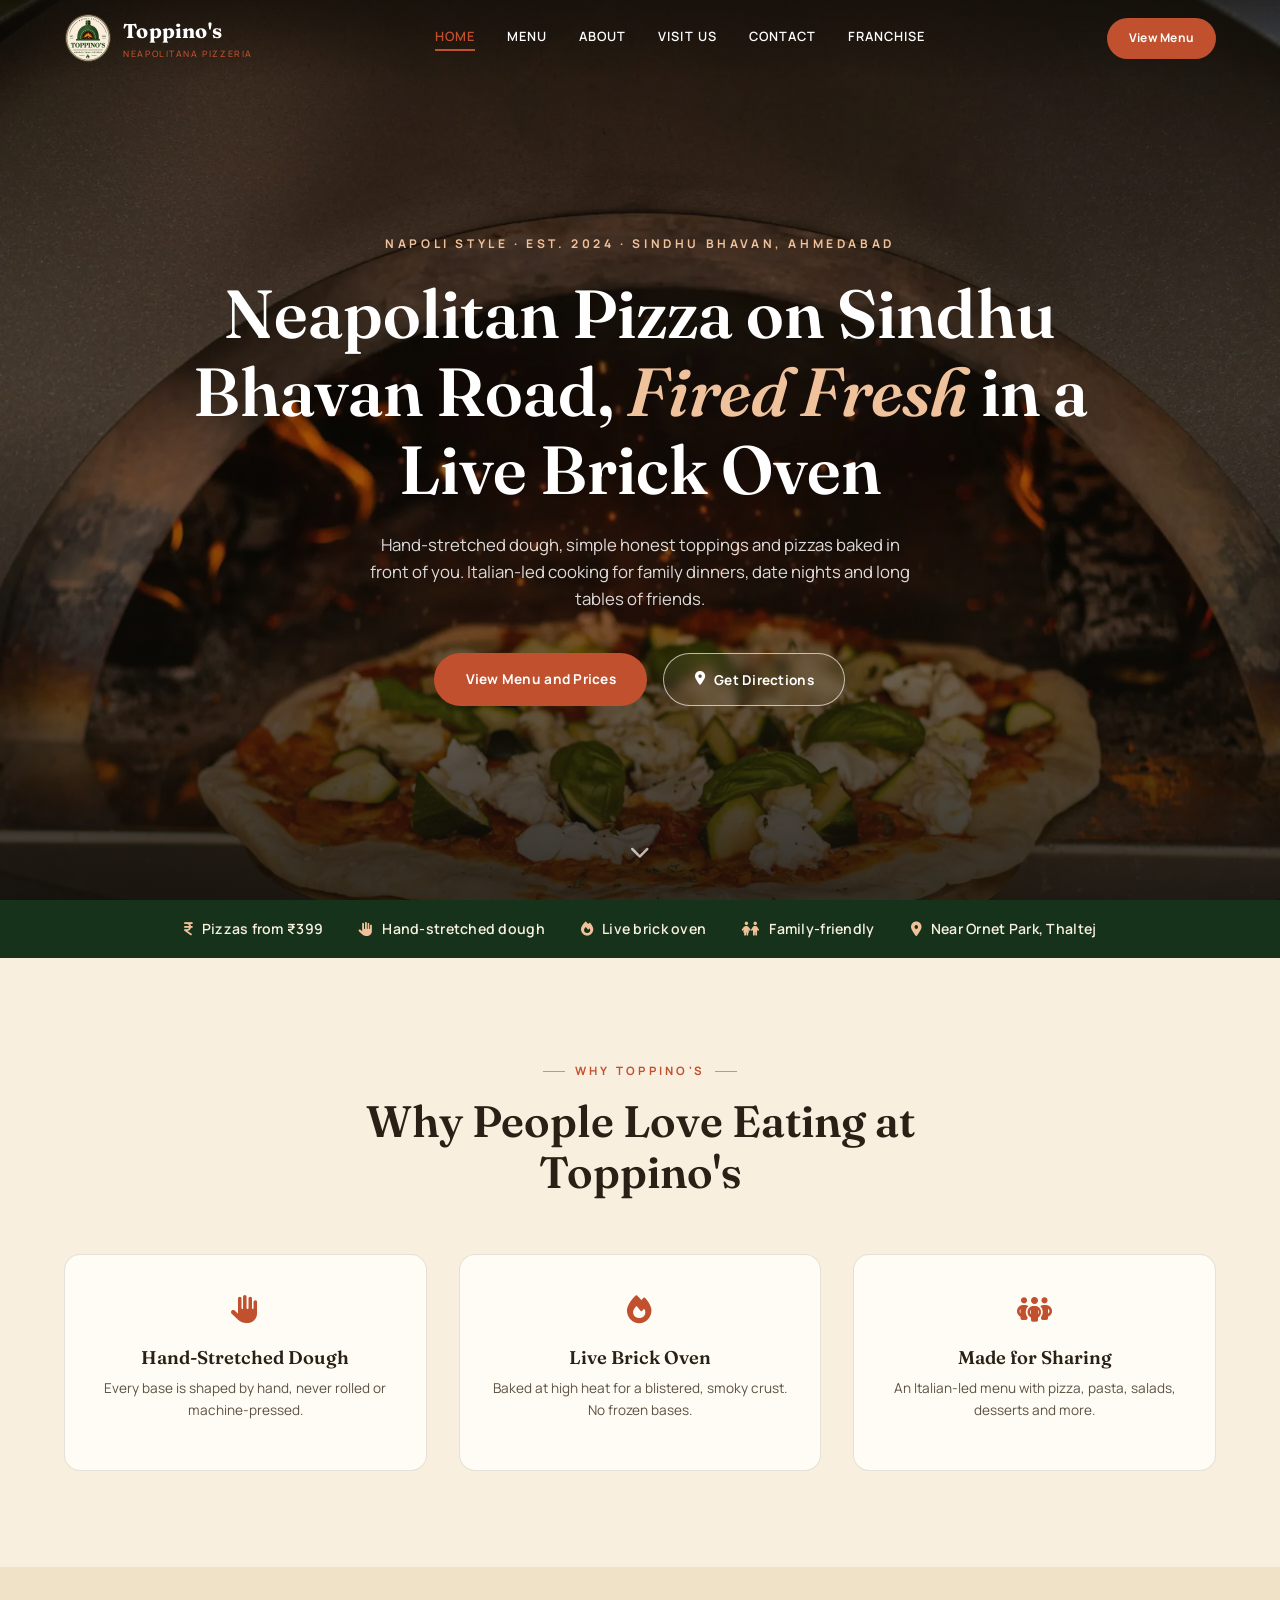
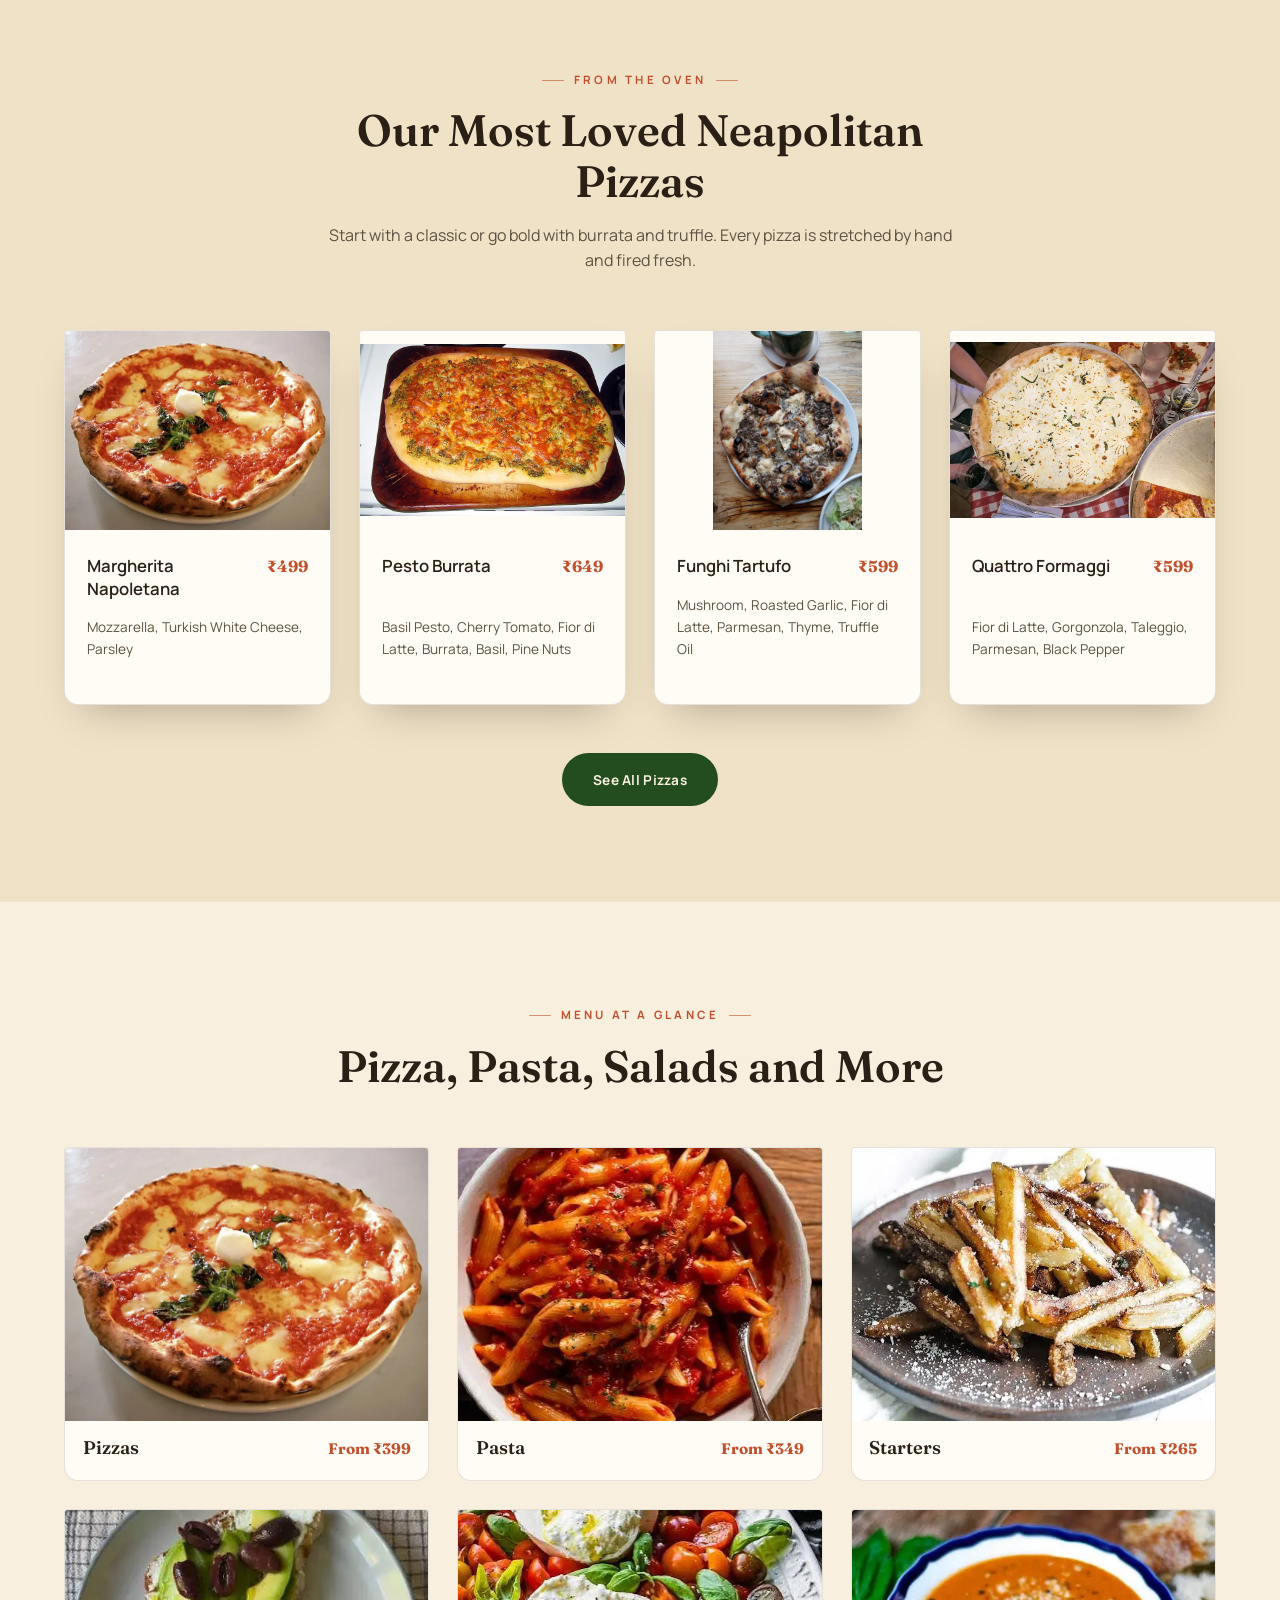
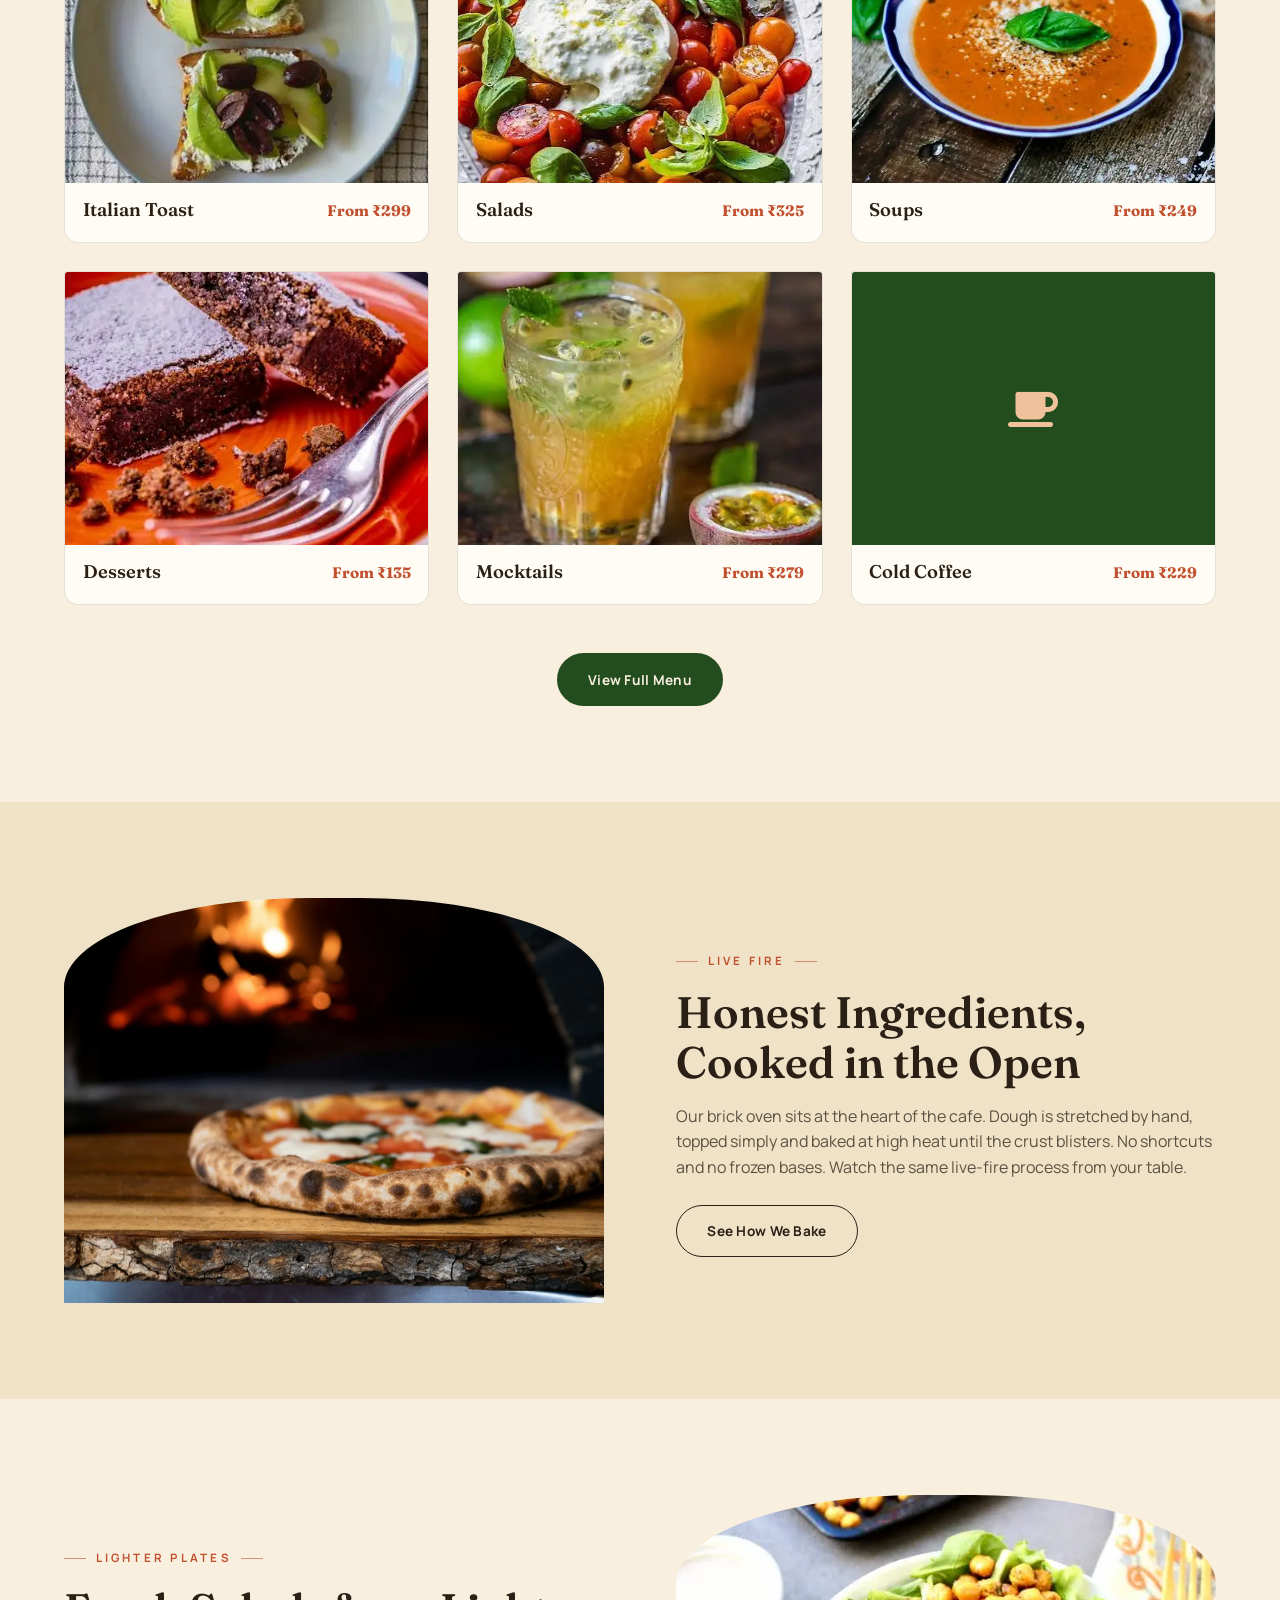
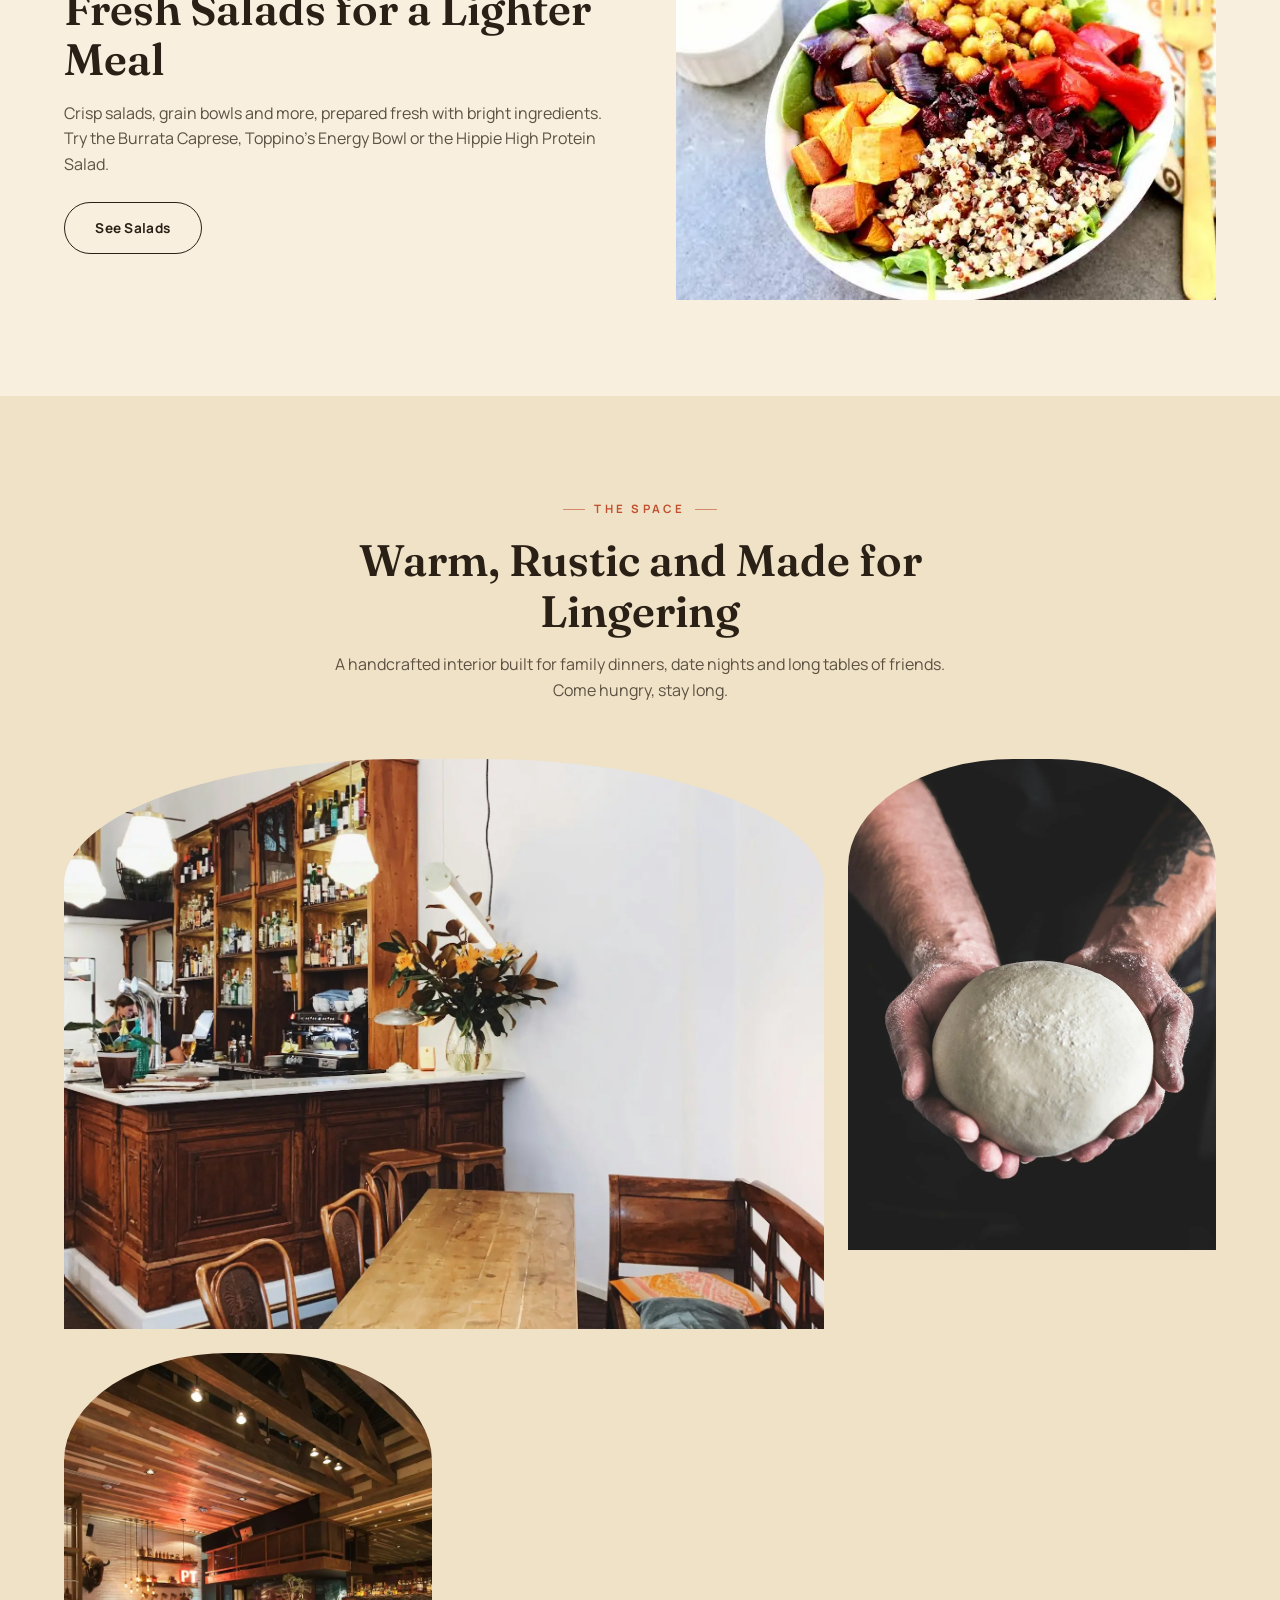
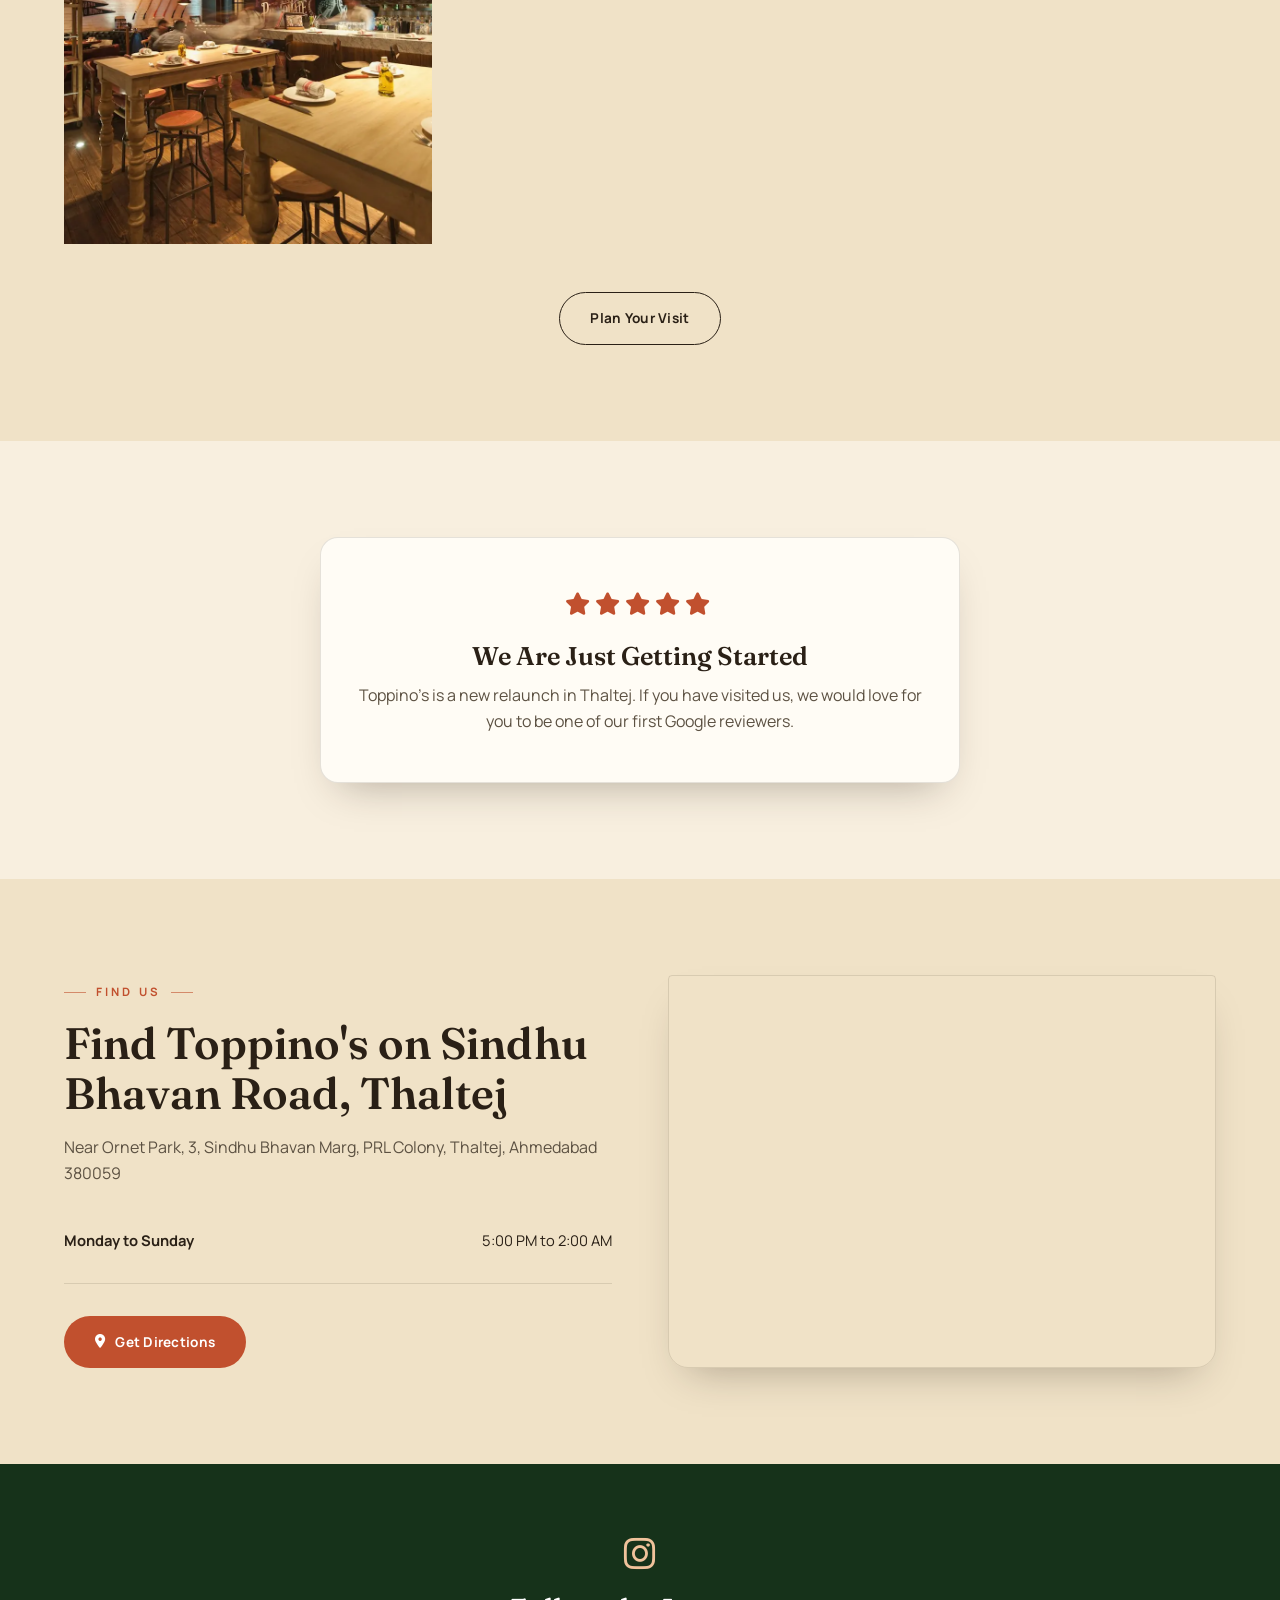
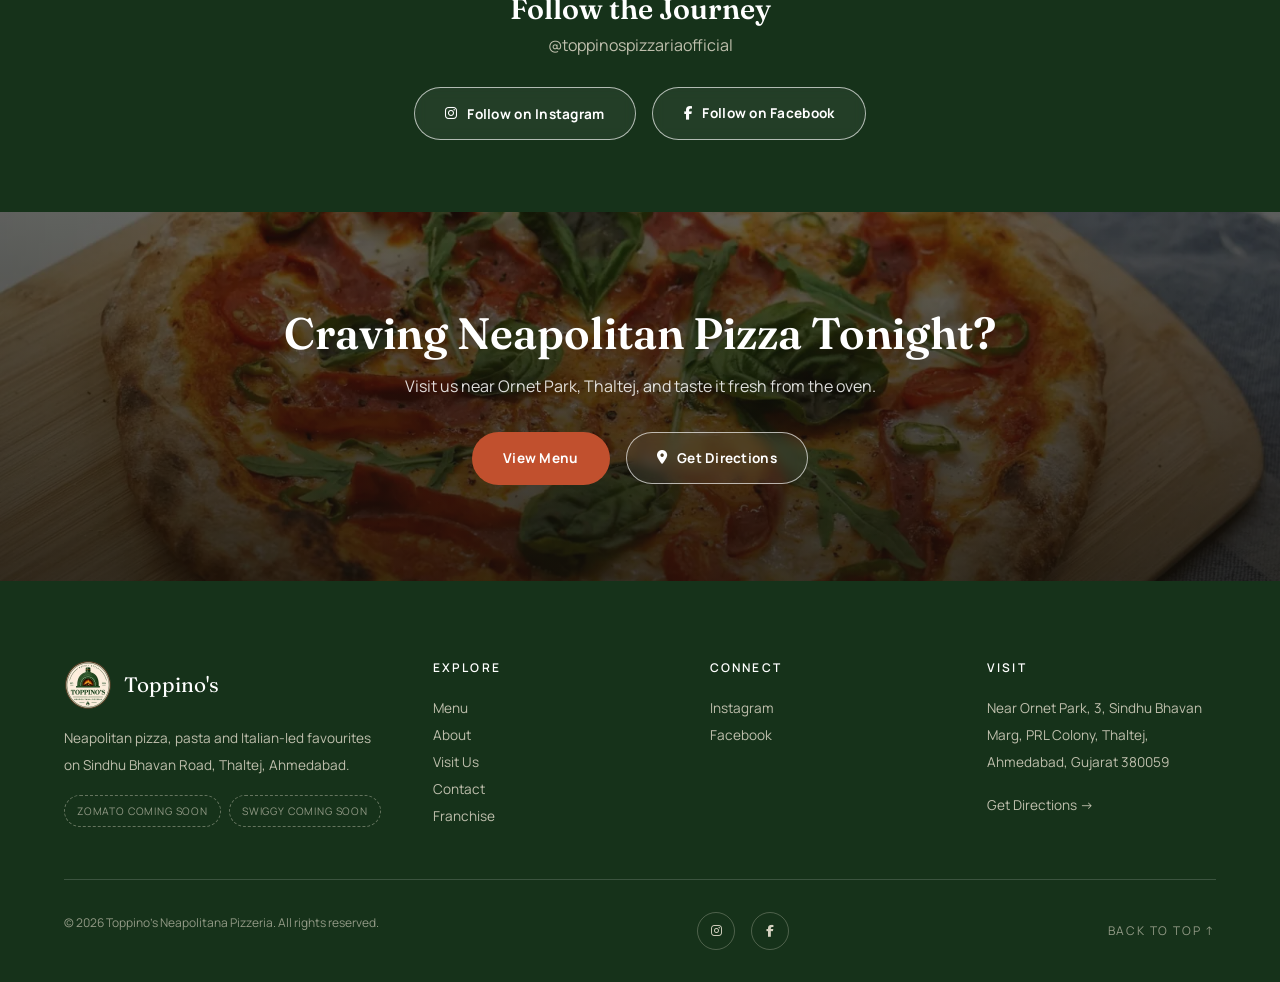
==== commit 9ab000f8: "add updated" ====
--- a/index.html
+++ b/index.html
@@ -110,7 +110,7 @@
             <img src="img/hero-pizza-oven.webp" srcset="img/hero-pizza-oven-960.webp 960w, img/hero-pizza-oven.webp 1920w" sizes="100vw" alt="Neapolitan pizza baking in a live brick oven at Toppino's, Sindhu Bhavan Road Ahmedabad" fetchpriority="high" />
         </div>
         <div class="hero-content">
-            <span class="hero-eyebrow">Napoli Style · Est. 2024 · Thaltej, Ahmedabad</span>
+            <span class="hero-eyebrow">Napoli Style · Est. 2024 · Sindhu Bhavan, Ahmedabad</span>
             <h1 class="hero-title">Neapolitan Pizza on Sindhu Bhavan Road, <em>Fired Fresh</em> in a Live Brick Oven</h1>
             <p class="hero-sub">Hand-stretched dough, simple honest toppings and pizzas baked in front of you. Italian-led cooking for family dinners, date nights and long tables of friends.</p>
             <div class="hero-ctas">
